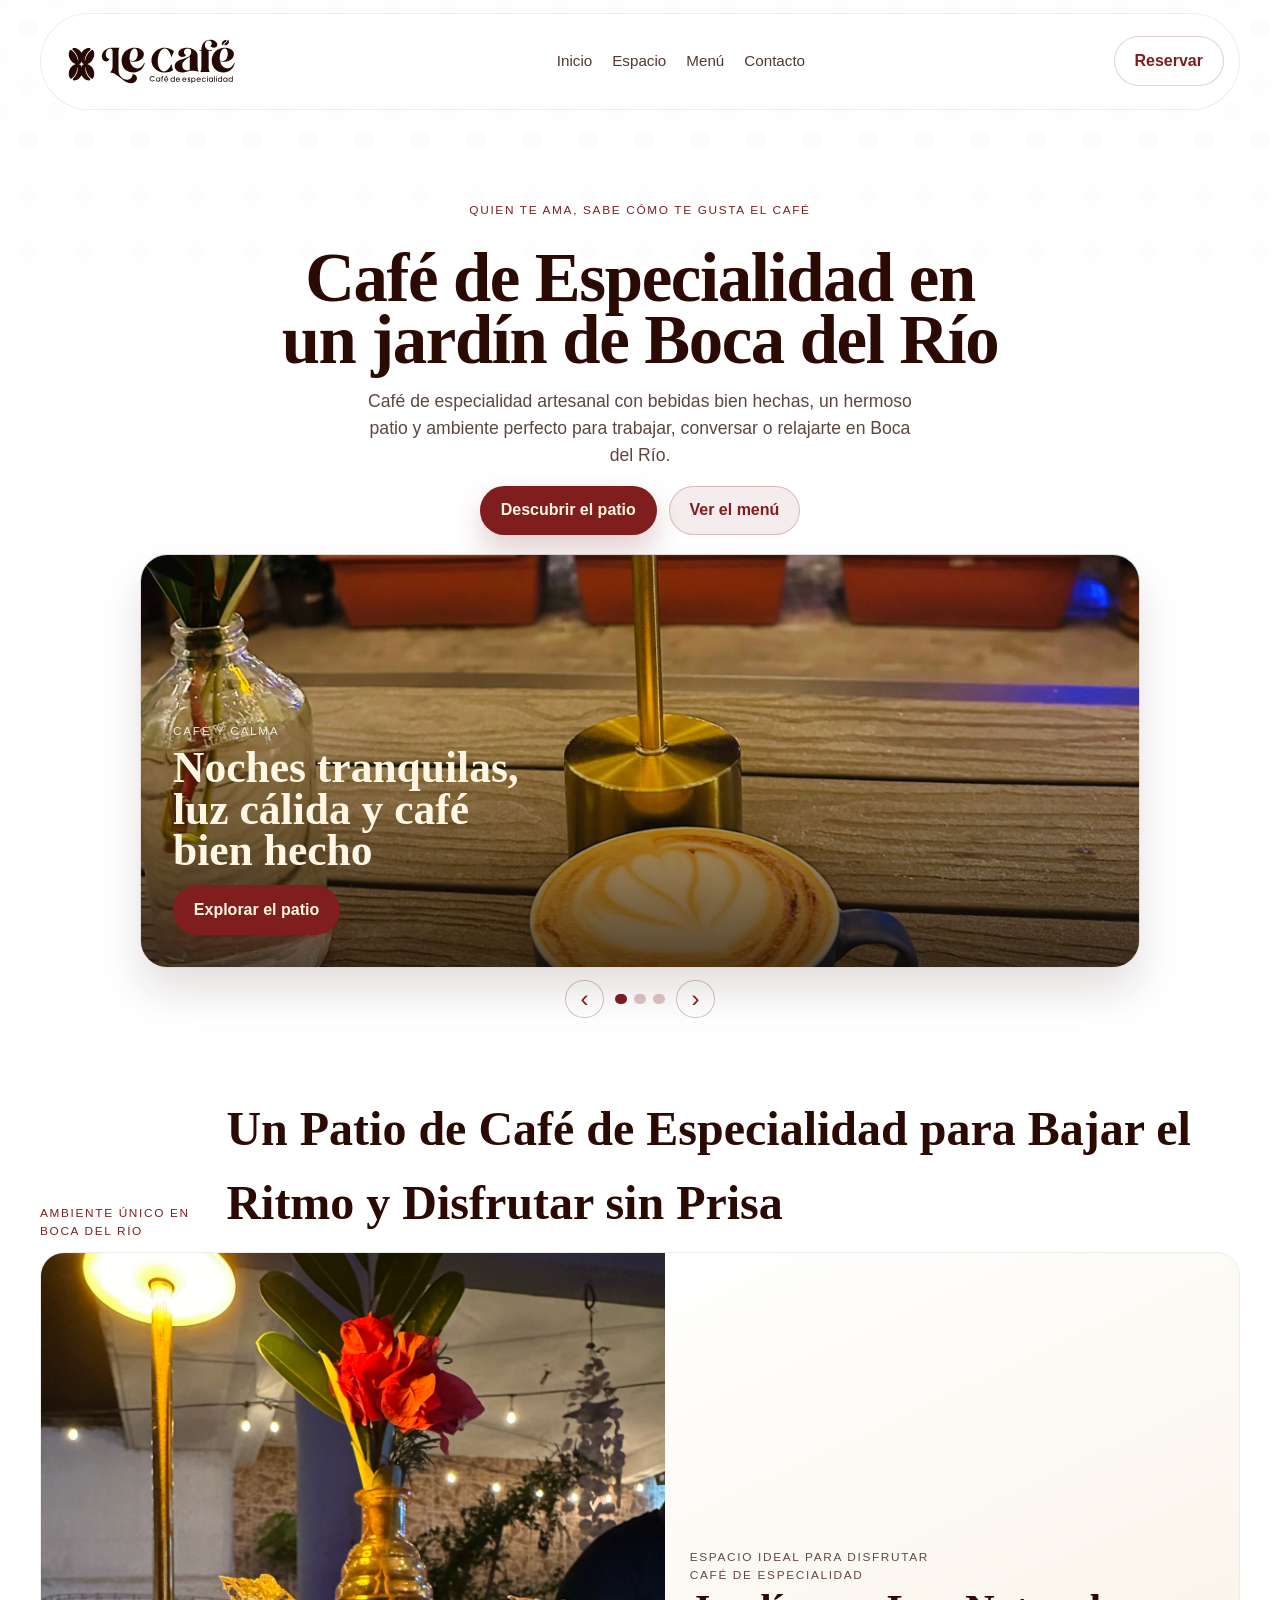
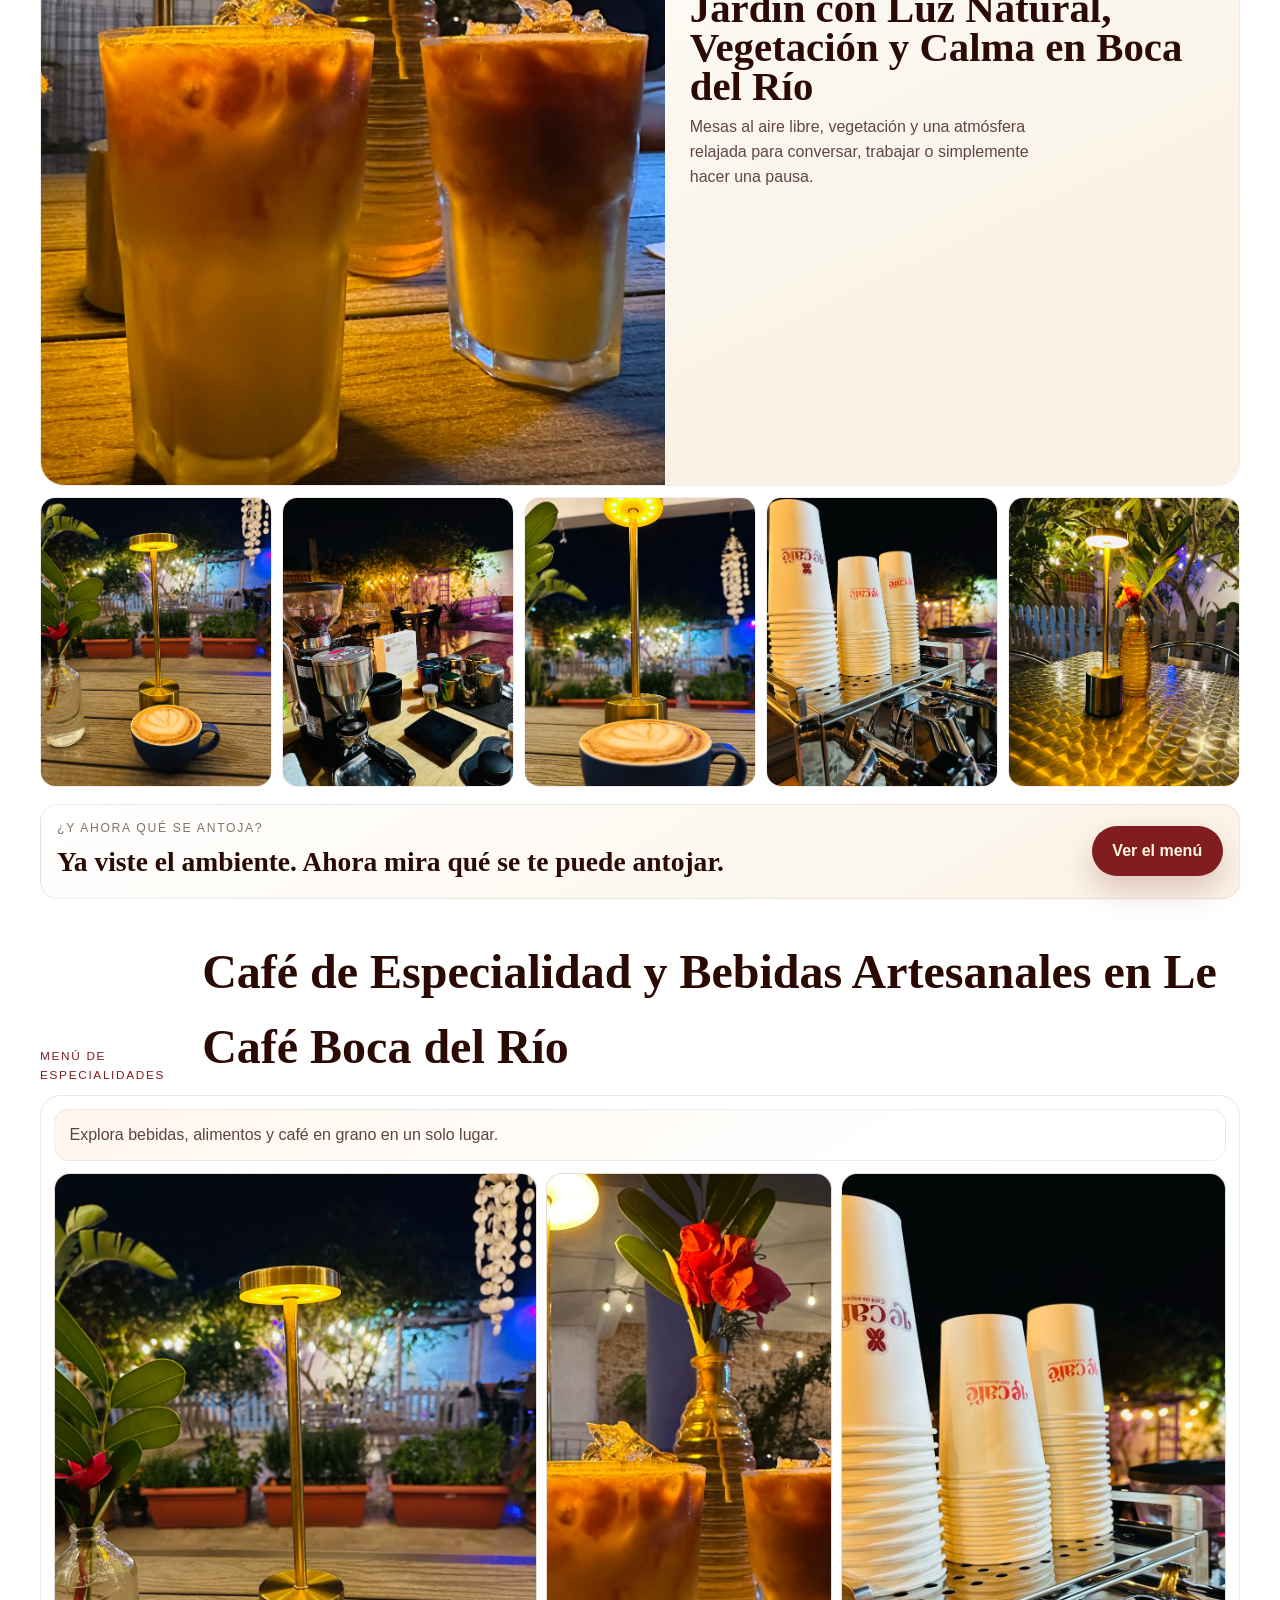
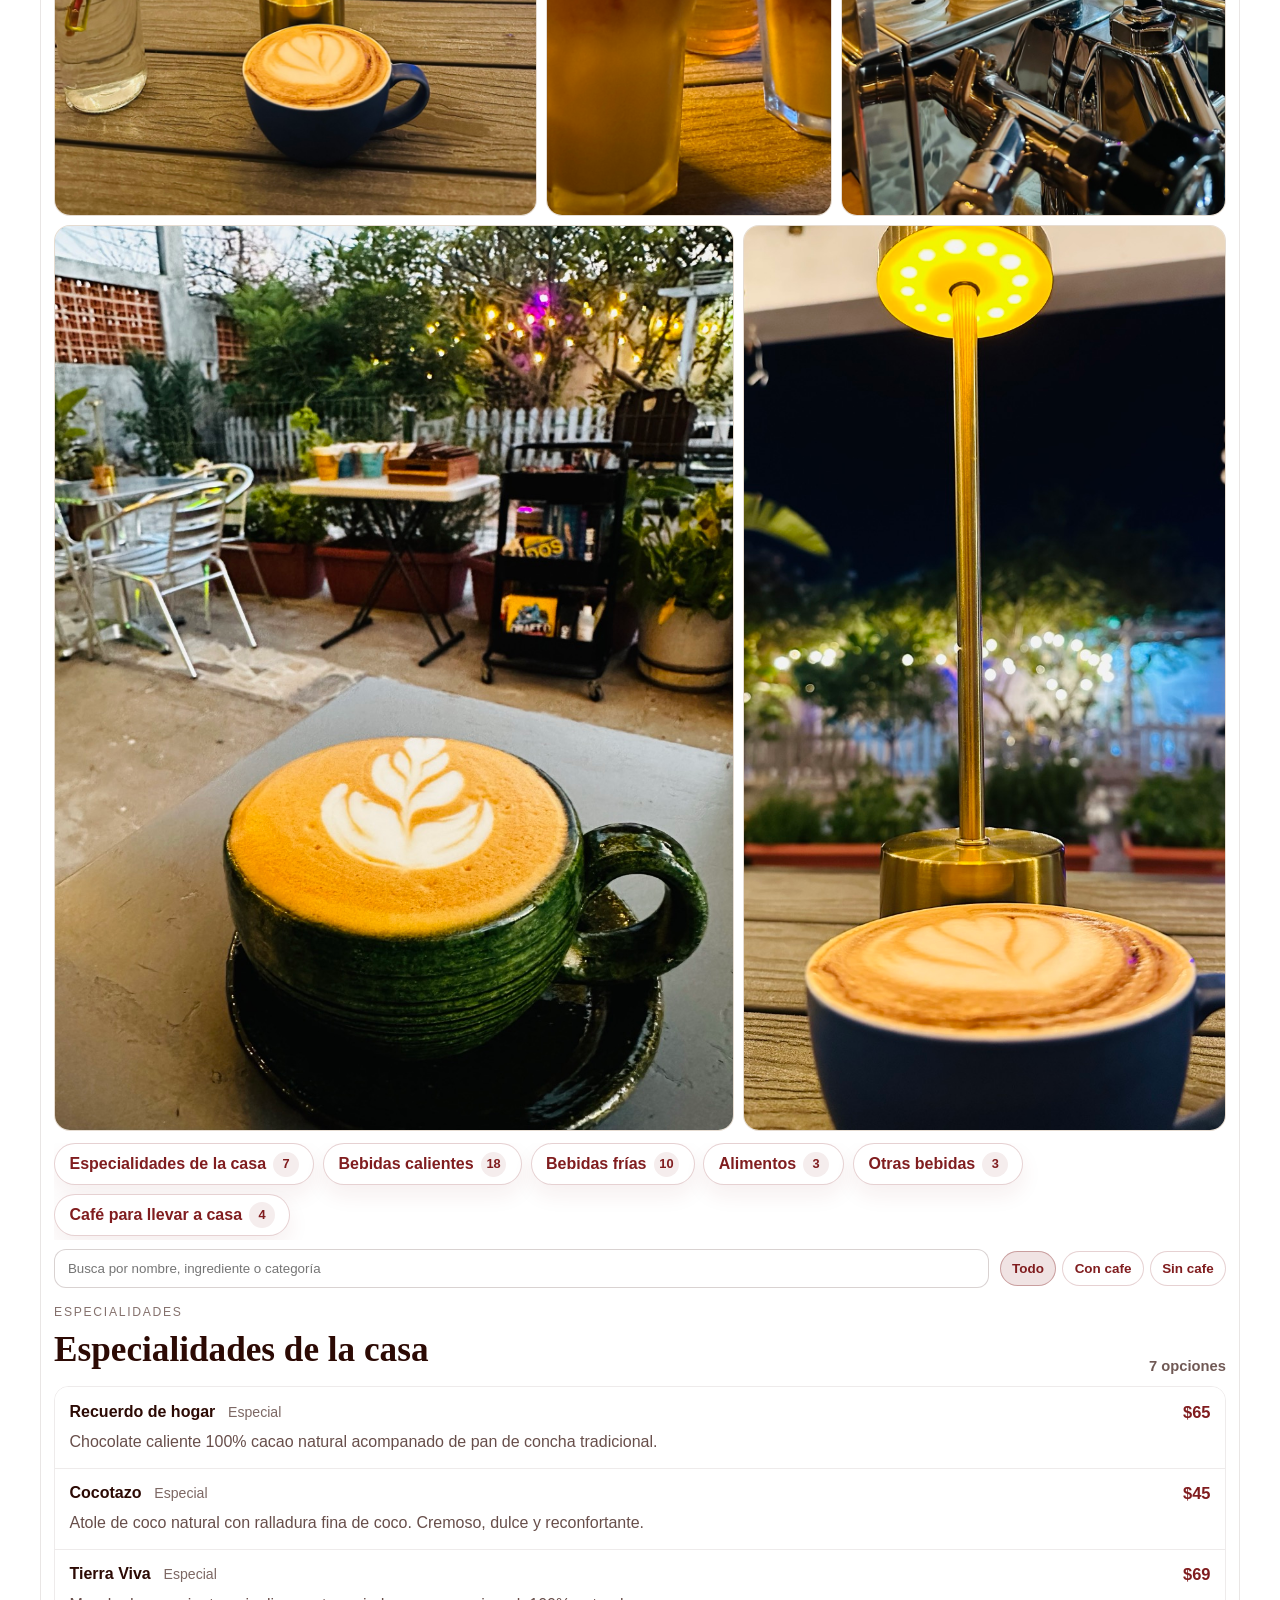
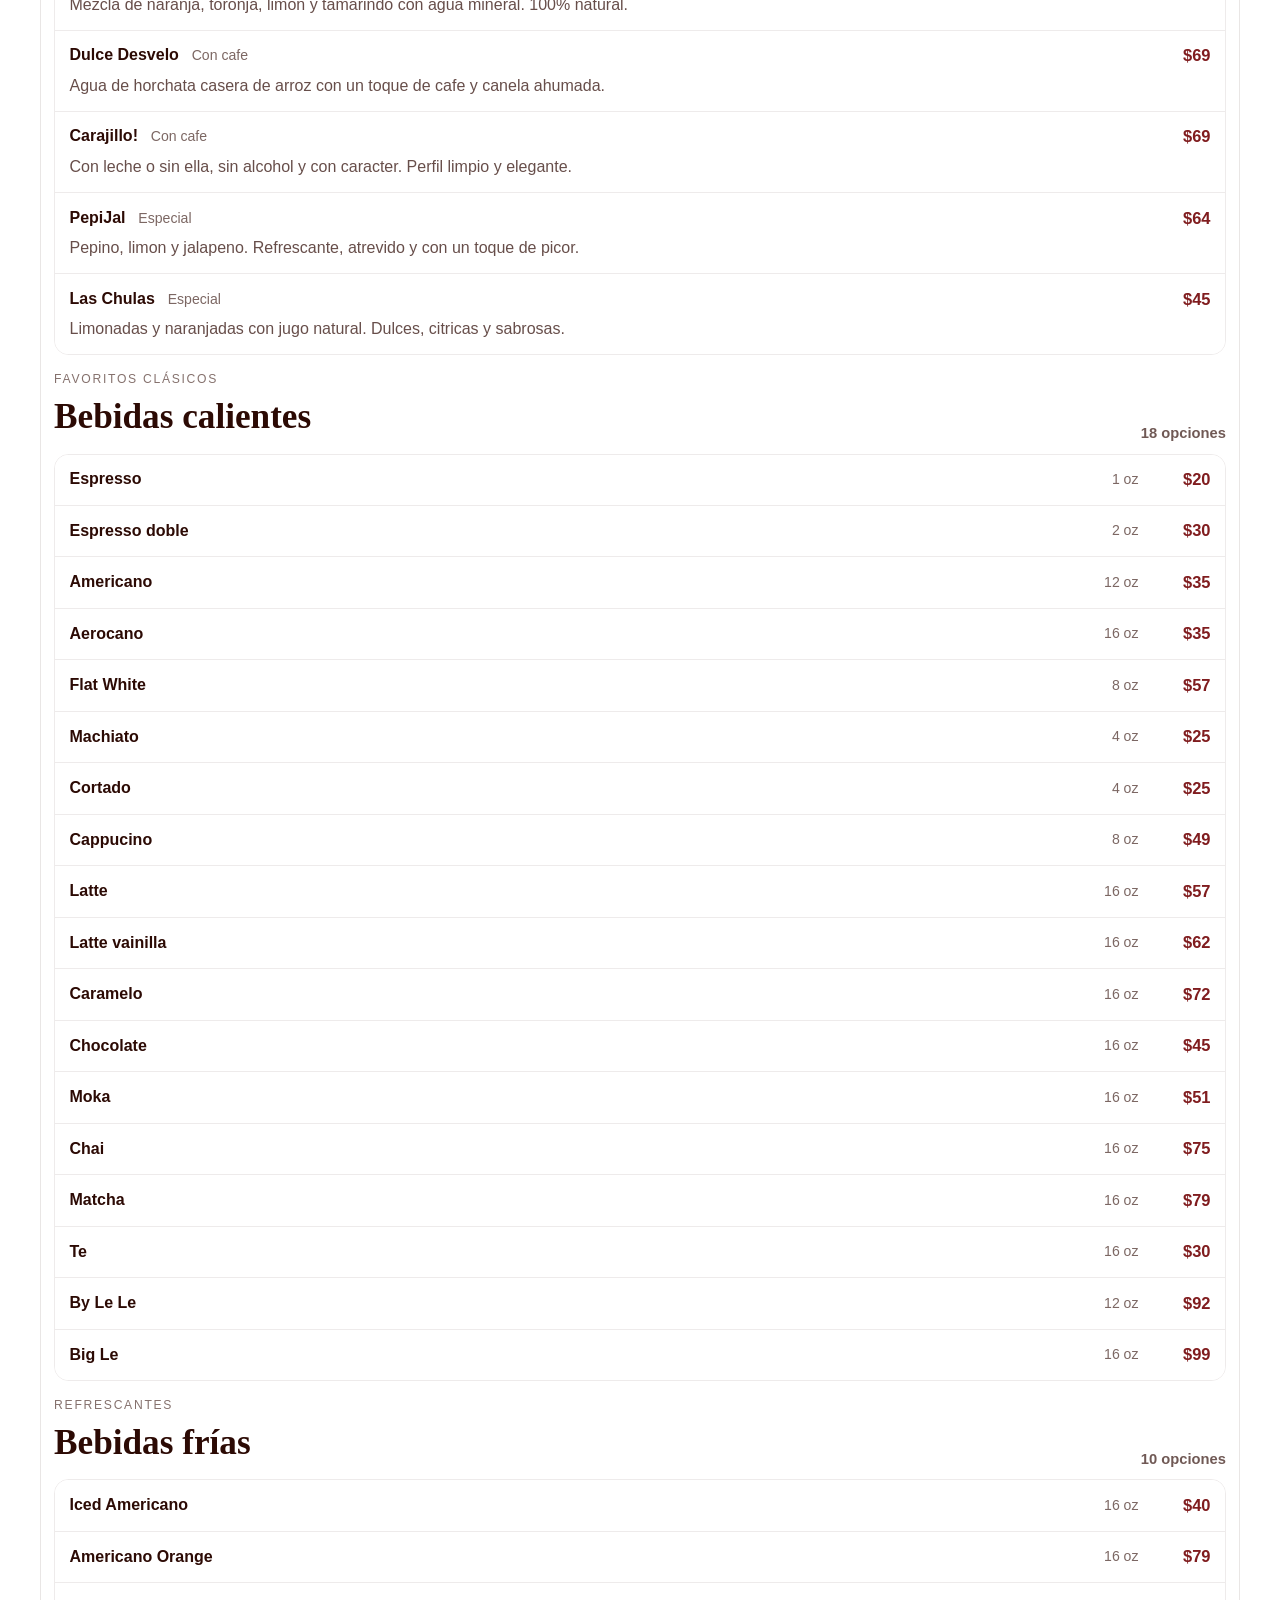
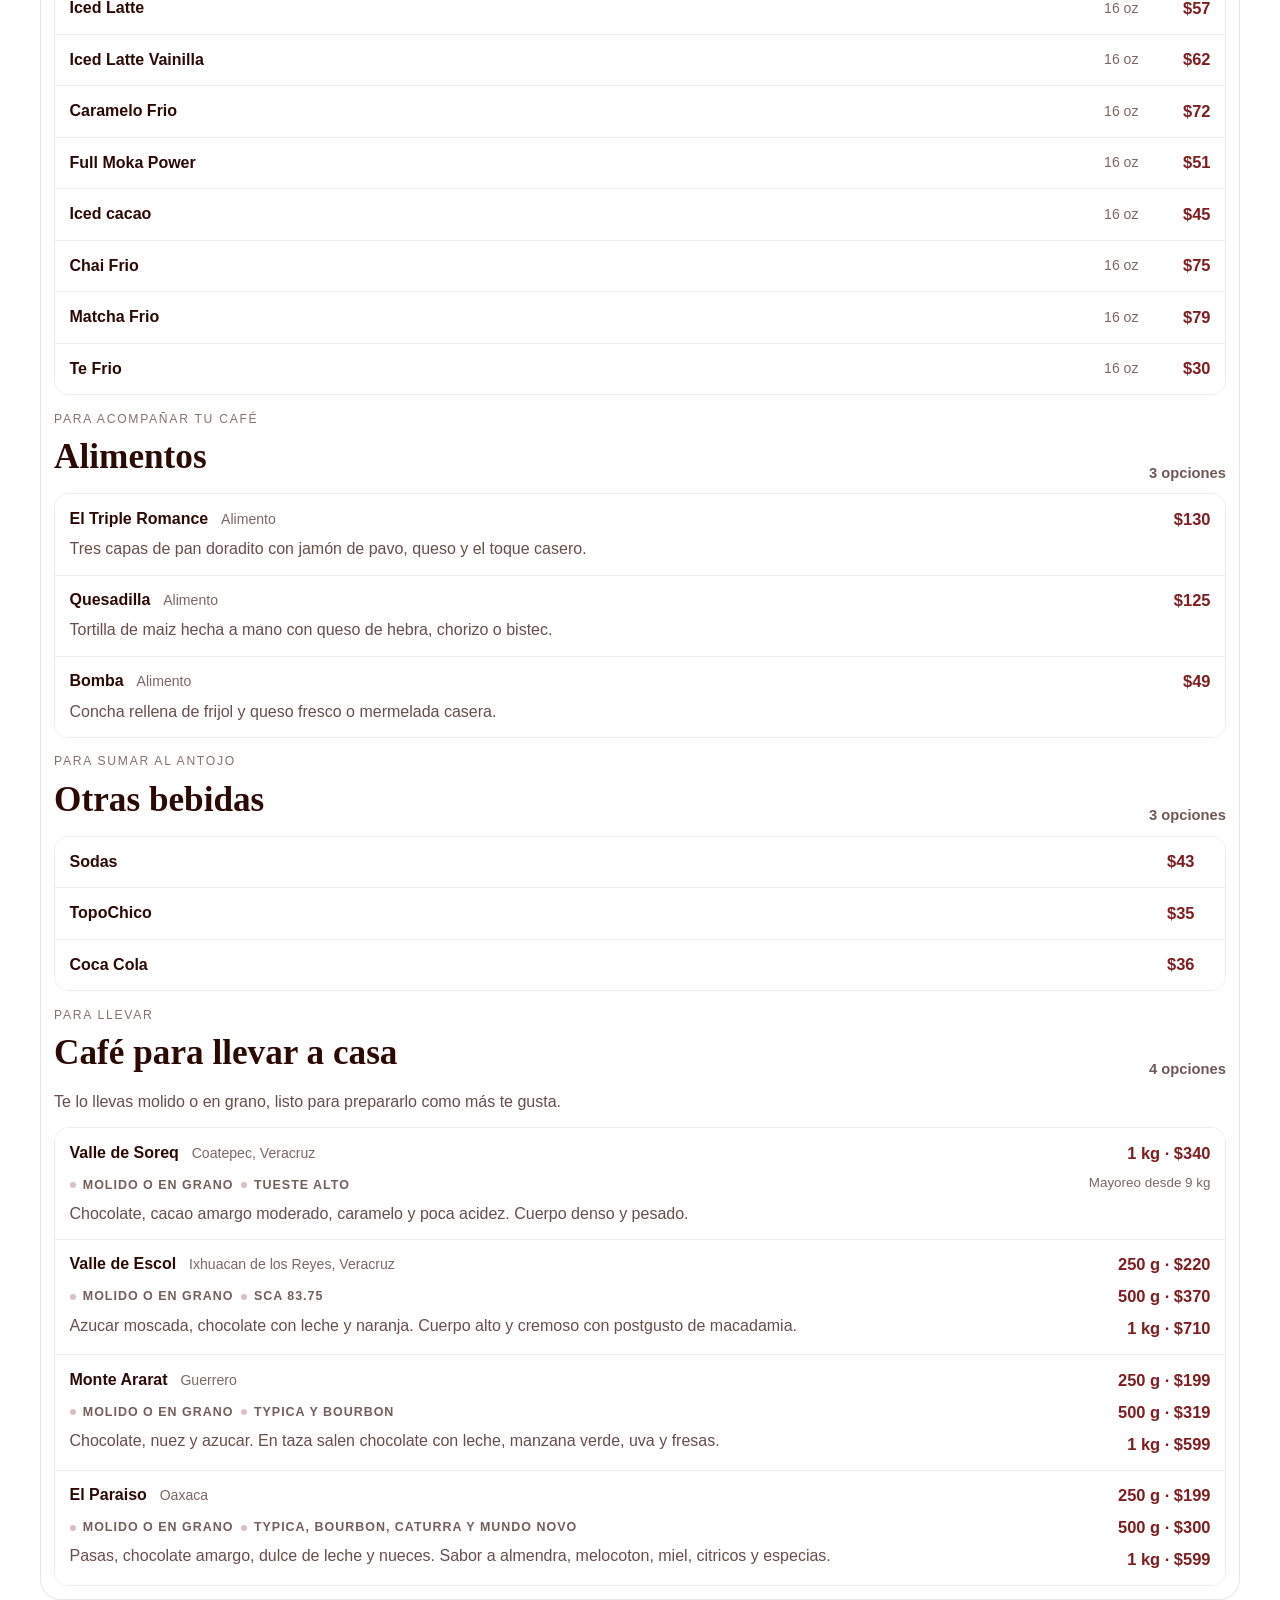
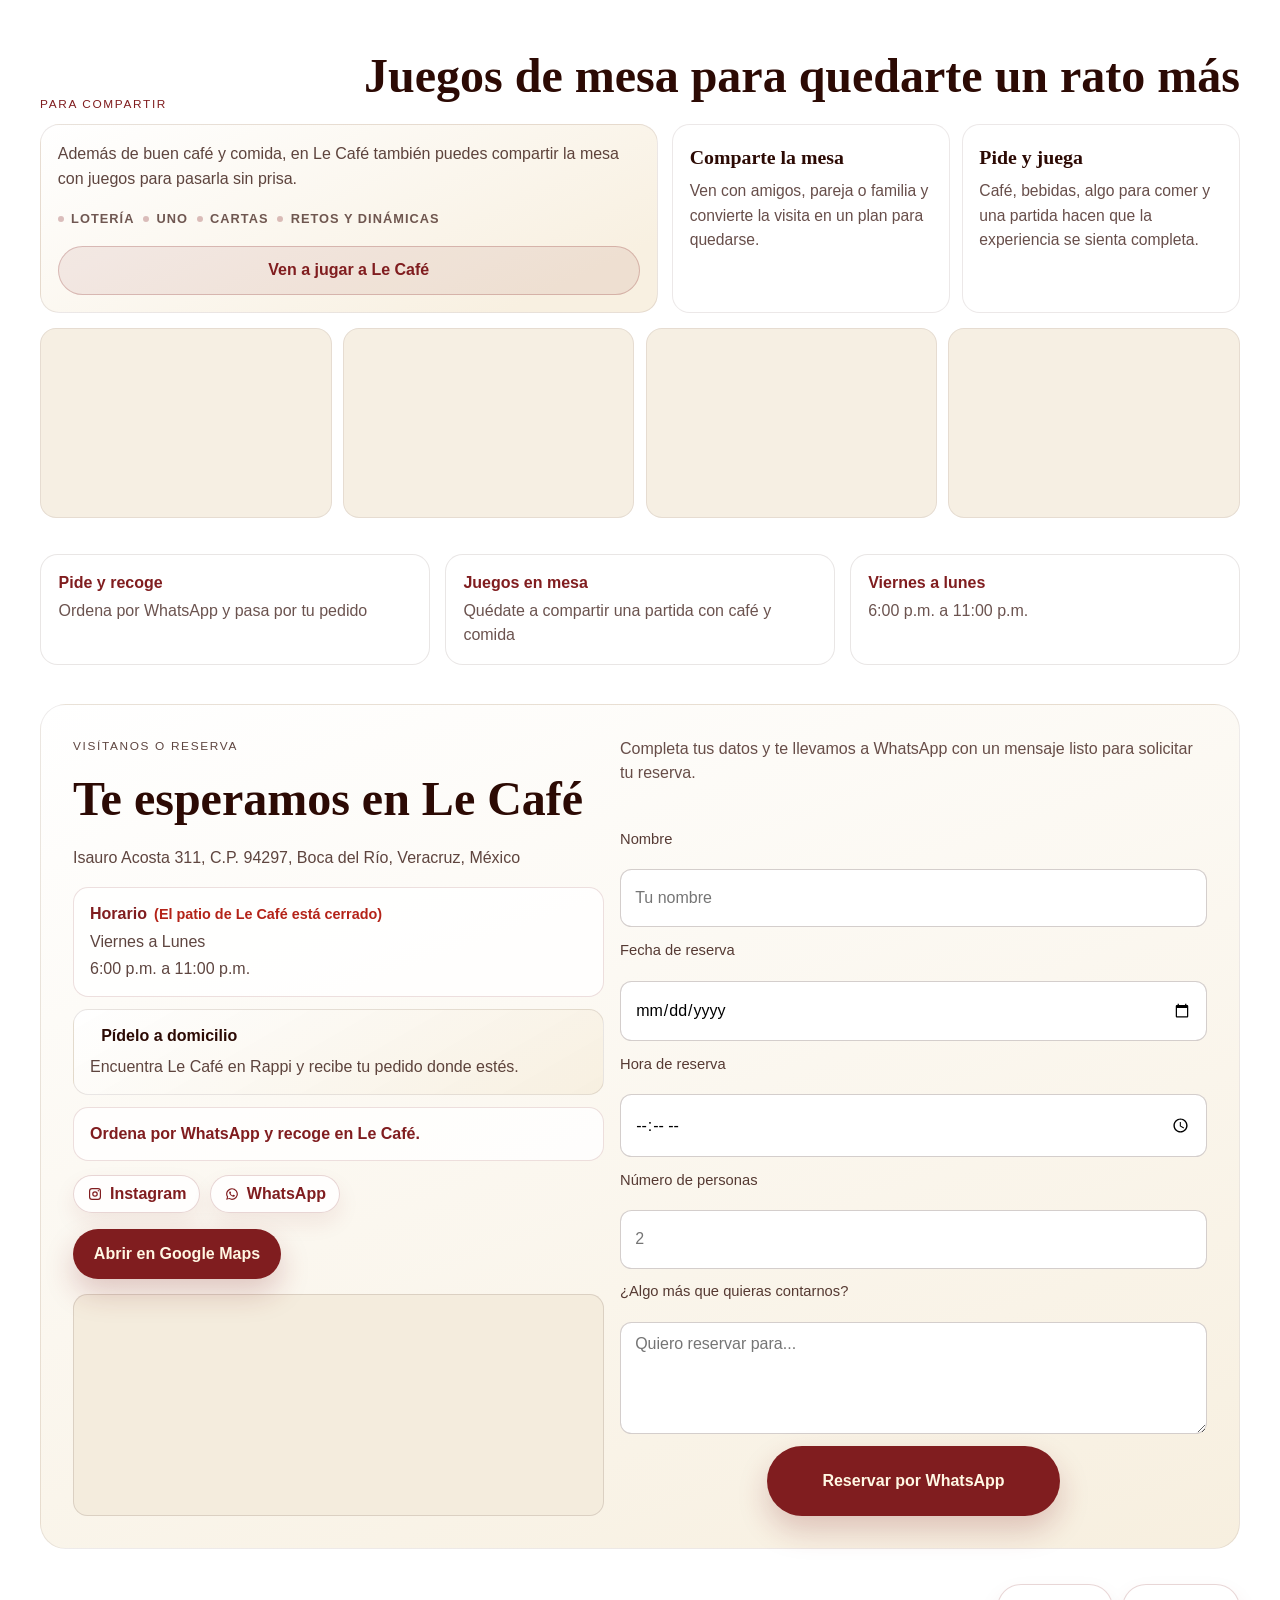
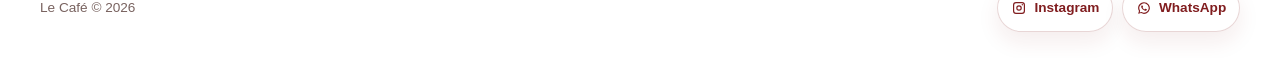
==== index.html @ e1607258 "no me acuerdo" ====
<!doctype html>
<html lang="es">
  <head>
  <meta charset="UTF-8" />
  <meta name="viewport" content="width=device-width, initial-scale=1.0" />

  <title>Le Café - Café de Especialidad en Boca del Río | Veracruz</title>
  <meta name="description" content="Café de especialidad en Boca del Río con jardín y patio. Bebidas artesanales, alimentos, juegos y espacio para trabajar. Abierto viernes a lunes.">
  <meta name="keywords" content="café de especialidad Boca del Río, café Veracruz, café para trabajar, café con jardín, especialidad café Boca del Río">
  <link rel="canonical" href="https://www.lecafe.mx/" />

  <meta
    http-equiv="Content-Security-Policy"
    content="default-src 'self'; script-src 'self'; style-src 'self' https://fonts.googleapis.com; font-src 'self' https://fonts.gstatic.com data:; img-src 'self' data: https:; frame-src https://www.google.com; connect-src 'self'; object-src 'none'; base-uri 'self'; form-action 'self' https://wa.me; frame-ancestors 'self'; upgrade-insecure-requests"
  />

  <link rel="icon" href="./assets/logos/favicon.svg" type="image/svg+xml" />
  <link rel="shortcut icon" href="./assets/logos/favicon.svg" type="image/svg+xml" />
  <link rel="apple-touch-icon" href="./assets/logos/favicon.svg" />

  <link rel="preconnect" href="https://fonts.googleapis.com" />
  <link rel="preconnect" href="https://fonts.gstatic.com" crossorigin />
  <link
    href="https://fonts.googleapis.com/css2?family=Cormorant+Garamond:wght@500;600;700&family=Sora:wght@300;400;600;700&display=swap"
    rel="stylesheet"
  />
  <link rel="stylesheet" href="./styles.css?v=20260315-3" />

  <!-- Schema Markup JSON-LD -->
  <script type="application/ld+json">
  {
    "@context": "https://schema.org",
    "@type": "Restaurant",
    "name": "Le Café",
    "image": "https://www.lecafe.mx/assets/logos/logo_Coffee_H.svg",
    "description": "Café de especialidad con jardín y patio en Boca del Río. Bebidas bien hechas, alimentos, juegos de mesa y un ambiente para relajarse.",
    "url": "https://www.lecafe.mx",
    "telephone": "+522294334031",
    "address": {
      "@type": "PostalAddress",
      "streetAddress": "Isauro Acosta 311",
      "addressLocality": "Boca del Río",
      "addressRegion": "Veracruz",
      "postalCode": "94297",
      "addressCountry": "MX"
    },
    "geo": {
      "@type": "GeoCoordinates",
      "latitude": "18.7898",
      "longitude": "-96.1520"
    },
    "openingHoursSpecification": [
      {
        "@type": "OpeningHoursSpecification",
        "dayOfWeek": ["Friday", "Saturday", "Sunday", "Monday"],
        "opens": "18:00",
        "closes": "23:00",
        "validFrom": "2026-03-27"
      }
    ],
    "priceRange": "$$",
    "servesCuisine": "Coffee",
    "sameAs": [
      "https://www.instagram.com/le_cafe_especialidad",
      "https://wa.me/522294334031"
    ],
    "aggregateRating": {
      "@type": "AggregateRating",
      "ratingValue": "4.8",
      "ratingCount": "48"
    },
    "hasMenu": {
      "@type": "Menu",
      "name": "Le Café Menu",
      "hasMenuSection": [
        {
          "@type": "MenuSection",
          "name": "Especialidades de la casa",
          "hasMenuItem": [
            {
              "@type": "MenuItem",
              "name": "Dulce Desvelo",
              "description": "Agua de horchata casera de arroz con un toque de cafe y canela ahumada.",
              "offers": {
                "@type": "Offer",
                "price": "69",
                "priceCurrency": "MXN"
              }
            },
            {
              "@type": "MenuItem",
              "name": "Carajillo",
              "description": "Con leche o sin ella, sin alcohol y con caracter. Perfil limpio y elegante.",
              "offers": {
                "@type": "Offer",
                "price": "69",
                "priceCurrency": "MXN"
              }
            }
          ]
        },
        {
          "@type": "MenuSection",
          "name": "Bebidas calientes",
          "hasMenuItem": [
            {
              "@type": "MenuItem",
              "name": "Espresso",
              "offers": {
                "@type": "Offer",
                "price": "20",
                "priceCurrency": "MXN"
              }
            },
            {
              "@type": "MenuItem",
              "name": "Cappucino",
              "offers": {
                "@type": "Offer",
                "price": "49",
                "priceCurrency": "MXN"
              }
            },
            {
              "@type": "MenuItem",
              "name": "Latte",
              "offers": {
                "@type": "Offer",
                "price": "57",
                "priceCurrency": "MXN"
              }
            }
          ]
        },
        {
          "@type": "MenuSection",
          "name": "Café para llevar",
          "hasMenuItem": [
            {
              "@type": "MenuItem",
              "name": "Valle de Escol - Café de especialidad",
              "description": "Azucar moscada, chocolate con leche y naranja. Cuerpo alto y cremoso. De Ixhuacan de los Reyes, Veracruz.",
              "offers": {
                "@type": "Offer",
                "price": "710",
                "priceCurrency": "MXN",
                "availability": "https://schema.org/InStock"
              }
            }
          ]
        }
      ]
    }
  }
  </script>

  <!-- Organization Schema -->
  <script type="application/ld+json">
  {
    "@context": "https://schema.org",
    "@type": "Organization",
    "name": "Le Café",
    "url": "https://www.lecafe.mx",
    "logo": "https://www.lecafe.mx/assets/logos/logo_Coffee_H.svg",
    "description": "Café de especialidad, bebidas bien hechas y un patio para disfrutar sin prisa en Boca del Río, Veracruz.",
    "sameAs": [
      "https://www.instagram.com/le_cafe_especialidad",
      "https://wa.me/522294334031"
    ],
    "contactPoint": {
      "@type": "ContactPoint",
      "contactType": "Customer Service",
      "telephone": "+522294334031",
      "areaServed": ["MX"],
      "availableLanguage": ["es"]
    }
  }
  </script>

  <!-- Open Graph Meta Tags -->
  <meta property="og:type" content="business.business" />
  <meta property="og:url" content="https://www.lecafe.mx/" />
  <meta property="og:image" content="https://www.lecafe.mx/assets/patio/img_7801.jpg" />
  <meta property="og:image:alt" content="Café servido en la terraza de Le Café Boca del Río" />
  <meta property="og:image:width" content="1200" />
  <meta property="og:image:height" content="630" />
  <meta property="og:title" content="Le Café | Café de Especialidad y Jardín en Boca del Río" />
  <meta property="og:description" content="Café de especialidad, bebidas bien hechas y un patio agradable para trabajar, conversar o relajarte. En Boca del Río, Veracruz." />
  <meta property="og:locale" content="es_MX" />

  <!-- Twitter Card Meta Tags -->
  <meta name="twitter:card" content="summary_large_image" />
  <meta name="twitter:title" content="Le Café | Café de Especialidad en Boca del Río" />
  <meta name="twitter:description" content="Café de especialidad, bebidas bien hechas y un patio agradable. En Isauro Acosta 311, Boca del Río." />
  <meta name="twitter:image" content="https://www.lecafe.mx/assets/patio/img_7801.jpg" />

  <!-- Local SEO Meta Tags -->
  <meta name="geo.position" content="18.7898;-96.1520" />
  <meta name="ICBM" content="18.7898,-96.1520" />

  </head>
  <body>
    <div class="bg-pattern" aria-hidden="true"></div>

    <header class="site-header">
      <a class="brand" href="#inicio" aria-label="Inicio Le Cafe">
        <img class="logo-img logo-img--header" src="./assets/logos/logo_Coffee_H.svg" alt="Le Café - Café de especialidad" />
      </a>
      <nav class="main-nav" aria-label="Principal">
        <a href="#inicio">Inicio</a>
        <a href="#espacio">Espacio</a>
        <a href="#menu">Menú</a>
        <a href="#contacto">Contacto</a>
      </nav>
      <a class="btn btn-outline" href="#contacto">Reservar</a>
    </header>

    <main>
      <section id="inicio" class="hero reveal">
        <p class="eyebrow">QUIEN TE AMA, SABE CÓMO TE GUSTA EL CAFÉ</p>
        <div class="hero-title-wrap">
          <h1 class="hero-title-single-line">Café de Especialidad en un jardín de Boca del Río</h1>
        </div>
        <p class="hero-lead">Café de especialidad artesanal con bebidas bien hechas, un hermoso patio y ambiente perfecto para trabajar, conversar o relajarte en Boca del Río.</p>
        <div class="hero-actions">
          <a class="btn btn-primary" href="#espacio">Descubrir el patio</a>
          <a class="btn btn-soft" href="#menu-opciones">Ver el menú</a>
        </div>
        <div
          class="hero-carousel"
          data-carousel
          role="region"
          aria-label="Destacados de Le Cafe"
        >
          <div class="carousel-track">
            <article class="carousel-slide carousel-slide--coffee is-active" data-carousel-slide>
              <img
                src="./assets/patio/img_7801.jpg"
                alt="Cafe servido en una mesa del patio de Le Cafe durante la noche"
                loading="eager"
              />
              <div class="slide-overlay">
                <p class="eyebrow">Café y calma</p>
                <h2>Noches tranquilas, luz cálida y café bien hecho</h2>
                <a class="btn btn-primary" href="#espacio">Explorar el patio</a>
              </div>
            </article>
            <article class="carousel-slide carousel-slide--bar" data-carousel-slide>
              <img
                src="./assets/patio/img_7810.jpg"
                alt="Molino de cafe y barra de Le Cafe con el patio al fondo"
                loading="lazy"
              />
              <div class="slide-overlay">
                <p class="eyebrow">Detrás de cada taza</p>
                <h2>Barra, molino y patio: todo listo para una buena taza</h2>
                <a class="btn btn-primary" href="#menu-opciones">Ver el menú</a>
              </div>
            </article>
            <article class="carousel-slide carousel-slide--patio" data-carousel-slide>
              <img
                src="./assets/patio/img_7800.jpg"
                alt="Taza de cafe en mesa iluminada dentro del patio de Le Cafe"
                loading="lazy"
              />
              <div class="slide-overlay">
                <p class="eyebrow">Ven a quedarte</p>
                <h2>Un rincón para venir con calma y volver por otra taza</h2>
                <a class="btn btn-primary" href="#contacto">Cómo llegar</a>
              </div>
            </article>
          </div>
          <div class="carousel-controls">
            <button class="carousel-btn" type="button" data-carousel-prev aria-label="Slide anterior">
              &#8249;
            </button>
            <div class="carousel-dots" role="tablist" aria-label="Seleccionar slide">
              <button class="carousel-dot is-active" type="button" data-carousel-dot="0" aria-label="Slide 1"></button>
              <button class="carousel-dot" type="button" data-carousel-dot="1" aria-label="Slide 2"></button>
              <button class="carousel-dot" type="button" data-carousel-dot="2" aria-label="Slide 3"></button>
            </div>
            <button class="carousel-btn" type="button" data-carousel-next aria-label="Siguiente slide">
              &#8250;
            </button>
          </div>
        </div>
      </section>

      <section id="espacio" class="space reveal" aria-label="El patio de Le Cafe">
        <div class="section-head">
          <p class="eyebrow">Ambiente Único en Boca del Río</p>
          <h2>Un Patio de Café de Especialidad para Bajar el Ritmo y Disfrutar sin Prisa</h2>
        </div>

        <article class="space-hero">
          <img
            src="./assets/patio/space-hero.jpg"
            alt="Patio de café de especialidad en Boca del Río con luz natural y vegetación"
            loading="lazy"
          />
          <div class="space-hero-copy">
            <p class="eyebrow">Espacio Ideal para Disfrutar Café de Especialidad</p>
            <h3>Jardín con Luz Natural, Vegetación y Calma en Boca del Río</h3>
            <p>
              Mesas al aire libre, vegetación y una atmósfera relajada para conversar, trabajar o simplemente hacer una pausa.
            </p>
          </div>
        </article>

        <div class="space-gallery" aria-label="Galeria de ambiente">
          <img src="./assets/patio/img_7801.jpg" alt="Vista del patio de Le Cafe" loading="lazy" />
          <img src="./assets/patio/img_7810.jpg" alt="Espacio del patio de Le Cafe con detalle de decoracion" loading="lazy" />
          <img src="./assets/patio/img_7800.jpg" alt="Zona del patio de Le Cafe para clientes" loading="lazy" />
          <img src="./assets/patio/img_7808.jpg" alt="Area exterior con ambiente de Le Cafe" loading="lazy" />
          <img src="./assets/patio/img_7817.jpg" alt="Ambiente general de Le Cafe en patio" loading="lazy" />
        </div>

        <div class="section-bridge">
          <div>
            <p class="section-bridge-kicker">¿Y ahora qué se antoja?</p>
            <h3>Ya viste el ambiente. Ahora mira qué se te puede antojar.</h3>
          </div>
          <a class="btn btn-primary" href="#menu-opciones">Ver el menú</a>
        </div>
      </section>

      <section id="menu" class="menu reveal">
        <div class="section-head">
          <p class="eyebrow">Menú de Especialidades</p>
          <h2>Café de Especialidad y Bebidas Artesanales en Le Café Boca del Río</h2>
        </div>

        <div class="menu-ui" data-menu>
          <div class="menu-intro">
            <p>Explora bebidas, alimentos y café en grano en un solo lugar.</p>
          </div>

          <div class="menu-gallery" aria-label="Galeria del menu de Le Cafe">
            <img src="./assets/menu/menu-latte-clay.jpg" alt="Bebida caliente servida en taza de barro sobre una mesa de Le Cafe" loading="lazy" />
            <img src="./assets/menu/menu-layered-drink.jpg" alt="Bebida fria de Le Cafe con hielo y capas en vaso de cristal" loading="lazy" />
            <img src="./assets/menu/menu-citrus-drink.jpg" alt="Bebida especial de Le Cafe decorada con citricos y romero" loading="lazy" />
            <img src="./assets/menu/menu-burger.jpg" alt="Hamburguesa con papas servida en una mesa del patio de Le Cafe" loading="lazy" />
            <img src="./assets/menu/menu-cold-cups.jpg" alt="Tres bebidas frias para llevar con marca de Le Cafe" loading="lazy" />
          </div>

          <nav id="menu-opciones" class="menu-tabs" aria-label="Ir a una categoria del menu">
            <a class="menu-tab" href="#menu-solo">Especialidades de la casa <span>7</span></a>
            <a class="menu-tab" href="#menu-calientes">Bebidas calientes <span>18</span></a>
            <a class="menu-tab" href="#menu-frios">Bebidas frías <span>10</span></a>
            <a class="menu-tab" href="#menu-alimentos">Alimentos <span>3</span></a>
            <a class="menu-tab" href="#menu-otros">Otras bebidas <span>3</span></a>
            <a class="menu-tab" href="#menu-bolsa">Café para llevar a casa <span>4</span></a>
          </nav>

          <div class="menu-tools">
            <input type="search" data-menu-search placeholder="Busca por nombre, ingrediente o categoría" aria-label="Buscar en el menu" />
            <div class="menu-filters" role="group" aria-label="Filtrar por cafe">
              <button type="button" class="menu-filter is-active" data-menu-filter="all">Todo</button>
              <button type="button" class="menu-filter" data-menu-filter="coffee">Con cafe</button>
              <button type="button" class="menu-filter" data-menu-filter="nocoffee">Sin cafe</button>
            </div>
          </div>

          <section id="menu-solo" class="menu-panel" data-menu-panel="solo" aria-labelledby="menu-heading-solo">
            <div class="menu-panel-head">
              <div>
                <p class="menu-kicker">Especialidades</p>
                <h3 id="menu-heading-solo">Especialidades de la casa</h3>
              </div>
              <span class="menu-count" data-menu-count>7 opciones</span>
            </div>
            <ul class="menu-list">
              <li class="menu-row menu-row-rich" data-menu-item data-has-coffee="no" data-name="Recuerdo de hogar">
                <div class="menu-row-main">
                  <div class="menu-row-head"><span>Recuerdo de hogar</span><em>Especial</em></div>
                  <p>Chocolate caliente 100% cacao natural acompanado de pan de concha tradicional.</p>
                </div>
                <strong>$65</strong>
              </li>
              <li class="menu-row menu-row-rich" data-menu-item data-has-coffee="no" data-name="Cocotazo">
                <div class="menu-row-main">
                  <div class="menu-row-head"><span>Cocotazo</span><em>Especial</em></div>
                  <p>Atole de coco natural con ralladura fina de coco. Cremoso, dulce y reconfortante.</p>
                </div>
                <strong>$45</strong>
              </li>
              <li class="menu-row menu-row-rich" data-menu-item data-has-coffee="no" data-name="Tierra Viva">
                <div class="menu-row-main">
                  <div class="menu-row-head"><span>Tierra Viva</span><em>Especial</em></div>
                  <p>Mezcla de naranja, toronja, limon y tamarindo con agua mineral. 100% natural.</p>
                </div>
                <strong>$69</strong>
              </li>
              <li class="menu-row menu-row-rich" data-menu-item data-has-coffee="yes" data-name="Dulce Desvelo">
                <div class="menu-row-main">
                  <div class="menu-row-head"><span>Dulce Desvelo</span><em>Con cafe</em></div>
                  <p>Agua de horchata casera de arroz con un toque de cafe y canela ahumada.</p>
                </div>
                <strong>$69</strong>
              </li>
              <li class="menu-row menu-row-rich" data-menu-item data-has-coffee="yes" data-name="Carajillo">
                <div class="menu-row-main">
                  <div class="menu-row-head"><span>Carajillo!</span><em>Con cafe</em></div>
                  <p>Con leche o sin ella, sin alcohol y con caracter. Perfil limpio y elegante.</p>
                </div>
                <strong>$69</strong>
              </li>
              <li class="menu-row menu-row-rich" data-menu-item data-has-coffee="no" data-name="PepiJal">
                <div class="menu-row-main">
                  <div class="menu-row-head"><span>PepiJal</span><em>Especial</em></div>
                  <p>Pepino, limon y jalapeno. Refrescante, atrevido y con un toque de picor.</p>
                </div>
                <strong>$64</strong>
              </li>
              <li class="menu-row menu-row-rich" data-menu-item data-has-coffee="no" data-name="Las Chulas">
                <div class="menu-row-main">
                  <div class="menu-row-head"><span>Las Chulas</span><em>Especial</em></div>
                  <p>Limonadas y naranjadas con jugo natural. Dulces, citricas y sabrosas.</p>
                </div>
                <strong>$45</strong>
              </li>
            </ul>
            <p class="menu-empty">No encontramos resultados. Prueba con otra búsqueda o cambia el filtro.</p>
          </section>

          <section id="menu-calientes" class="menu-panel menu-panel-compact" data-menu-panel="calientes" aria-labelledby="menu-heading-calientes">
            <div class="menu-panel-head">
              <div>
                <p class="menu-kicker">Favoritos clásicos</p>
                <h3 id="menu-heading-calientes">Bebidas calientes</h3>
              </div>
              <span class="menu-count" data-menu-count>18 opciones</span>
            </div>
            <ul class="menu-list">
              <li class="menu-row" data-menu-item data-has-coffee="yes" data-name="Espresso" data-mobile-size="1 oz"><span>Espresso</span><em>1 oz</em><strong>$20</strong></li>
              <li class="menu-row" data-menu-item data-has-coffee="yes" data-name="Espresso doble" data-mobile-size="2 oz"><span>Espresso doble</span><em>2 oz</em><strong>$30</strong></li>
              <li class="menu-row" data-menu-item data-has-coffee="yes" data-name="Americano" data-mobile-size="12 oz"><span>Americano</span><em>12 oz</em><strong>$35</strong></li>
              <li class="menu-row" data-menu-item data-has-coffee="yes" data-name="Aerocano" data-mobile-size="16 oz"><span>Aerocano</span><em>16 oz</em><strong>$35</strong></li>
              <li class="menu-row" data-menu-item data-has-coffee="yes" data-name="Flat White" data-mobile-size="8 oz"><span>Flat White</span><em>8 oz</em><strong>$57</strong></li>
              <li class="menu-row" data-menu-item data-has-coffee="yes" data-name="Machiato" data-mobile-size="4 oz"><span>Machiato</span><em>4 oz</em><strong>$25</strong></li>
              <li class="menu-row" data-menu-item data-has-coffee="yes" data-name="Cortado" data-mobile-size="4 oz"><span>Cortado</span><em>4 oz</em><strong>$25</strong></li>
              <li class="menu-row" data-menu-item data-has-coffee="yes" data-name="Cappucino" data-mobile-size="8 oz"><span>Cappucino</span><em>8 oz</em><strong>$49</strong></li>
              <li class="menu-row" data-menu-item data-has-coffee="yes" data-name="Latte" data-mobile-size="16 oz"><span>Latte</span><em>16 oz</em><strong>$57</strong></li>
              <li class="menu-row" data-menu-item data-has-coffee="yes" data-name="Latte vainilla" data-mobile-size="16 oz"><span>Latte vainilla</span><em>16 oz</em><strong>$62</strong></li>
              <li class="menu-row" data-menu-item data-has-coffee="yes" data-name="Caramelo" data-mobile-size="16 oz"><span>Caramelo</span><em>16 oz</em><strong>$72</strong></li>
              <li class="menu-row" data-menu-item data-has-coffee="no" data-name="Chocolate" data-mobile-size="16 oz"><span>Chocolate</span><em>16 oz</em><strong>$45</strong></li>
              <li class="menu-row" data-menu-item data-has-coffee="yes" data-name="Moka" data-mobile-size="16 oz"><span>Moka</span><em>16 oz</em><strong>$51</strong></li>
              <li class="menu-row" data-menu-item data-has-coffee="no" data-name="Chai" data-mobile-size="16 oz"><span>Chai</span><em>16 oz</em><strong>$75</strong></li>
              <li class="menu-row" data-menu-item data-has-coffee="no" data-name="Matcha" data-mobile-size="16 oz"><span>Matcha</span><em>16 oz</em><strong>$79</strong></li>
              <li class="menu-row" data-menu-item data-has-coffee="no" data-name="Te" data-mobile-size="16 oz"><span>Te</span><em>16 oz</em><strong>$30</strong></li>
              <li class="menu-row" data-menu-item data-has-coffee="yes" data-name="By Le Le" data-mobile-size="12 oz"><span>By Le Le</span><em>12 oz</em><strong>$92</strong></li>
              <li class="menu-row" data-menu-item data-has-coffee="yes" data-name="Big Le" data-mobile-size="16 oz"><span>Big Le</span><em>16 oz</em><strong>$99</strong></li>
            </ul>
            <p class="menu-empty">No encontramos resultados. Prueba con otra búsqueda o cambia el filtro.</p>
          </section>

          <section id="menu-frios" class="menu-panel menu-panel-compact" data-menu-panel="frios" aria-labelledby="menu-heading-frios">
            <div class="menu-panel-head">
              <div>
                <p class="menu-kicker">Refrescantes</p>
                <h3 id="menu-heading-frios">Bebidas frías</h3>
              </div>
              <span class="menu-count" data-menu-count>10 opciones</span>
            </div>
            <ul class="menu-list">
              <li class="menu-row" data-menu-item data-has-coffee="yes" data-name="Iced Americano" data-mobile-size="16 oz"><span>Iced Americano</span><em>16 oz</em><strong>$40</strong></li>
              <li class="menu-row" data-menu-item data-has-coffee="yes" data-name="Americano Orange" data-mobile-size="16 oz"><span>Americano Orange</span><em>16 oz</em><strong>$79</strong></li>
              <li class="menu-row" data-menu-item data-has-coffee="yes" data-name="Iced Latte" data-mobile-size="16 oz"><span>Iced Latte</span><em>16 oz</em><strong>$57</strong></li>
              <li class="menu-row" data-menu-item data-has-coffee="yes" data-name="Iced Latte Vainilla" data-mobile-size="16 oz"><span>Iced Latte Vainilla</span><em>16 oz</em><strong>$62</strong></li>
              <li class="menu-row" data-menu-item data-has-coffee="yes" data-name="Caramelo Frio" data-mobile-size="16 oz"><span>Caramelo Frio</span><em>16 oz</em><strong>$72</strong></li>
              <li class="menu-row" data-menu-item data-has-coffee="yes" data-name="Full Moka Power" data-mobile-size="16 oz"><span>Full Moka Power</span><em>16 oz</em><strong>$51</strong></li>
              <li class="menu-row" data-menu-item data-has-coffee="no" data-name="Iced cacao" data-mobile-size="16 oz"><span>Iced cacao</span><em>16 oz</em><strong>$45</strong></li>
              <li class="menu-row" data-menu-item data-has-coffee="no" data-name="Chai Frio" data-mobile-size="16 oz"><span>Chai Frio</span><em>16 oz</em><strong>$75</strong></li>
              <li class="menu-row" data-menu-item data-has-coffee="no" data-name="Matcha Frio" data-mobile-size="16 oz"><span>Matcha Frio</span><em>16 oz</em><strong>$79</strong></li>
              <li class="menu-row" data-menu-item data-has-coffee="no" data-name="Te Frio" data-mobile-size="16 oz"><span>Te Frio</span><em>16 oz</em><strong>$30</strong></li>
            </ul>
            <p class="menu-empty">No encontramos resultados. Prueba con otra búsqueda o cambia el filtro.</p>
          </section>

          <section id="menu-alimentos" class="menu-panel" data-menu-panel="alimentos" aria-labelledby="menu-heading-alimentos">
            <div class="menu-panel-head">
              <div>
                <p class="menu-kicker">Para acompañar tu café</p>
                <h3 id="menu-heading-alimentos">Alimentos</h3>
              </div>
              <span class="menu-count" data-menu-count>3 opciones</span>
            </div>
            <ul class="menu-list">
              <li class="menu-row menu-row-rich" data-menu-item data-has-coffee="no" data-name="El Triple Romance">
                <div class="menu-row-main">
                  <div class="menu-row-head"><span>El Triple Romance</span><em>Alimento</em></div>
                  <p>Tres capas de pan doradito con jamón de pavo, queso y el toque casero.</p>
                </div>
                <strong>$130</strong>
              </li>
              <li class="menu-row menu-row-rich" data-menu-item data-has-coffee="no" data-name="Quesadilla">
                <div class="menu-row-main">
                  <div class="menu-row-head"><span>Quesadilla</span><em>Alimento</em></div>
                  <p>Tortilla de maiz hecha a mano con queso de hebra, chorizo o bistec.</p>
                </div>
                <strong>$125</strong>
              </li>
              <li class="menu-row menu-row-rich" data-menu-item data-has-coffee="no" data-name="Bomba">
                <div class="menu-row-main">
                  <div class="menu-row-head"><span>Bomba</span><em>Alimento</em></div>
                  <p>Concha rellena de frijol y queso fresco o mermelada casera.</p>
                </div>
                <strong>$49</strong>
              </li>
            </ul>
            <p class="menu-empty">No encontramos resultados. Prueba con otra búsqueda o cambia el filtro.</p>
          </section>

          <section id="menu-otros" class="menu-panel menu-panel-compact" data-menu-panel="otros" aria-labelledby="menu-heading-otros">
            <div class="menu-panel-head">
              <div>
                <p class="menu-kicker">Para sumar al antojo</p>
                <h3 id="menu-heading-otros">Otras bebidas</h3>
              </div>
              <span class="menu-count" data-menu-count>3 opciones</span>
            </div>
            <ul class="menu-list">
              <li class="menu-row" data-menu-item data-has-coffee="no" data-name="Sodas"><span>Sodas</span><em></em><strong>$43</strong></li>
              <li class="menu-row" data-menu-item data-has-coffee="no" data-name="TopoChico"><span>TopoChico</span><em></em><strong>$35</strong></li>
              <li class="menu-row" data-menu-item data-has-coffee="no" data-name="Coca Cola"><span>Coca Cola</span><em></em><strong>$36</strong></li>
            </ul>
            <p class="menu-empty">No encontramos resultados. Prueba con otra búsqueda o cambia el filtro.</p>
          </section>

          <section id="menu-bolsa" class="menu-panel" data-menu-panel="bolsa" aria-labelledby="menu-heading-bolsa">
            <div class="menu-panel-head">
              <div>
                <p class="menu-kicker">Para llevar</p>
                <h3 id="menu-heading-bolsa">Café para llevar a casa</h3>
              </div>
              <span class="menu-count" data-menu-count>4 opciones</span>
            </div>
            <p class="menu-panel-note">Te lo llevas molido o en grano, listo para prepararlo como más te gusta.</p>
            <ul class="menu-list">
              <li class="menu-row menu-row-rich menu-row-multi" data-menu-item data-has-coffee="yes" data-name="Valle de Soreq">
                <div class="menu-row-main">
                  <div class="menu-row-head"><span>Valle de Soreq</span><em>Coatepec, Veracruz</em></div>
                  <div class="menu-row-tags">
                    <span>Molido o en grano</span>
                    <span>Tueste alto</span>
                  </div>
                  <p>Chocolate, cacao amargo moderado, caramelo y poca acidez. Cuerpo denso y pesado.</p>
                </div>
                <div class="menu-price-stack">
                  <strong>1 kg · $340</strong>
                  <em>Mayoreo desde 9 kg</em>
                </div>
              </li>
              <li class="menu-row menu-row-rich menu-row-multi" data-menu-item data-has-coffee="yes" data-name="Valle de Escol">
                <div class="menu-row-main">
                  <div class="menu-row-head"><span>Valle de Escol</span><em>Ixhuacan de los Reyes, Veracruz</em></div>
                  <div class="menu-row-tags">
                    <span>Molido o en grano</span>
                    <span>SCA 83.75</span>
                  </div>
                  <p>Azucar moscada, chocolate con leche y naranja. Cuerpo alto y cremoso con postgusto de macadamia.</p>
                </div>
                <div class="menu-price-stack">
                  <strong>250 g · $220</strong>
                  <strong>500 g · $370</strong>
                  <strong>1 kg · $710</strong>
                </div>
              </li>
              <li class="menu-row menu-row-rich menu-row-multi" data-menu-item data-has-coffee="yes" data-name="Monte Ararat">
                <div class="menu-row-main">
                  <div class="menu-row-head"><span>Monte Ararat</span><em>Guerrero</em></div>
                  <div class="menu-row-tags">
                    <span>Molido o en grano</span>
                    <span>Typica y Bourbon</span>
                  </div>
                  <p>Chocolate, nuez y azucar. En taza salen chocolate con leche, manzana verde, uva y fresas.</p>
                </div>
                <div class="menu-price-stack">
                  <strong>250 g · $199</strong>
                  <strong>500 g · $319</strong>
                  <strong>1 kg · $599</strong>
                </div>
              </li>
              <li class="menu-row menu-row-rich menu-row-multi" data-menu-item data-has-coffee="yes" data-name="El Paraiso">
                <div class="menu-row-main">
                  <div class="menu-row-head"><span>El Paraiso</span><em>Oaxaca</em></div>
                  <div class="menu-row-tags">
                    <span>Molido o en grano</span>
                    <span>Typica, Bourbon, Caturra y Mundo Novo</span>
                  </div>
                  <p>Pasas, chocolate amargo, dulce de leche y nueces. Sabor a almendra, melocoton, miel, citricos y especias.</p>
                </div>
                <div class="menu-price-stack">
                  <strong>250 g · $199</strong>
                  <strong>500 g · $300</strong>
                  <strong>1 kg · $599</strong>
                </div>
              </li>
            </ul>
            <p class="menu-empty">No encontramos resultados. Prueba con otra búsqueda o cambia el filtro.</p>
          </section>
        </div>

      </section>

      <section class="games reveal" aria-labelledby="games-title">
        <div class="section-head">
          <p class="eyebrow">Para compartir</p>
          <h2 id="games-title">Juegos de mesa para quedarte un rato más</h2>
        </div>
        <div class="games-showcase">
          <div class="games-top">
            <div class="games-intro">
              <p>
                Además de buen café y comida, en Le Café también puedes compartir la mesa con juegos para pasarla sin prisa.
              </p>
              <div class="games-tags" aria-label="Juegos disponibles en Le Cafe">
                <span>Lotería</span>
                <span>UNO</span>
                <span>Cartas</span>
                <span>Retos y dinámicas</span>
              </div>
              <a class="btn btn-soft" href="#contacto">Ven a jugar a Le Café</a>
            </div>
            <div class="games-highlights">
              <article>
                <h3>Comparte la mesa</h3>
                <p>Ven con amigos, pareja o familia y convierte la visita en un plan para quedarse.</p>
              </article>
              <article>
                <h3>Pide y juega</h3>
                <p>Café, bebidas, algo para comer y una partida hacen que la experiencia se sienta completa.</p>
              </article>
            </div>
          </div>
          <div class="games-gallery" aria-label="Galeria de juegos de mesa en Le Cafe">
            <img src="./assets/games/games-loteria.jpg" alt="Personas jugando loteria en una mesa de Le Cafe" loading="lazy" />
            <img src="./assets/games/games-uno-hand.jpg" alt="Jugadores compartiendo una partida de UNO en Le Cafe" loading="lazy" />
            <img src="./assets/games/games-food-play.jpg" alt="Alimentos, bebidas y cartas sobre una mesa de juego en Le Cafe" loading="lazy" />
            <img src="./assets/games/games-rack.jpg" alt="Selección de juegos de mesa disponibles en Le Cafe" loading="lazy" />
          </div>
        </div>
      </section>

      <section class="stats reveal" aria-label="Indicadores de Le Cafe">
        <article>
          <strong>Pide y recoge</strong>
          <p>Ordena por WhatsApp y pasa por tu pedido</p>
        </article>
        <article>
          <strong>Juegos en mesa</strong>
          <p>Quédate a compartir una partida con café y comida</p>
        </article>
        <article>
          <strong>Viernes a lunes</strong>
          <p>6:00 p.m. a 11:00 p.m.</p>
        </article>
      </section>

      <section id="contacto" class="contact reveal">
        <div class="contact-copy">
          <p class="eyebrow">Visítanos o reserva</p>
          <h2>Te esperamos en Le Café</h2>
          <p>Isauro Acosta 311, C.P. 94297, Boca del Río, Veracruz, México</p>
          <div class="contact-hours" aria-label="Horario de Le Cafe">
            <strong>
              Horario
              <span class="service-status" data-service-status aria-live="polite"></span>
            </strong>
            <p>Viernes a Lunes</p>
            <p>6:00 p.m. a 11:00 p.m.</p>
          </div>
          <div class="delivery-note" aria-label="Entrega a domicilio">
            <div class="delivery-note-head">
              <img class="delivery-logo" src="./assets/logos/rappi.svg" alt="Rappi" loading="lazy" />
              <strong>Pídelo a domicilio</strong>
            </div>
            <p>Encuentra Le Café en Rappi y recibe tu pedido donde estés.</p>
          </div>
          <div class="pickup-note" aria-label="Pedidos para recoger">
            <strong>Ordena por WhatsApp y recoge en Le Café.</strong>
          </div>
          <div class="social-links" aria-label="Redes sociales de Le Cafe">
            <a
              class="social-link"
              href="https://www.instagram.com/le_cafe_especialidad?igsh=eTJ2Y2UzNXBydDRy"
              target="_blank"
              rel="noopener noreferrer"
            >
              <span class="social-icon" aria-hidden="true">
                <svg viewBox="0 0 24 24" width="16" height="16" focusable="false">
                  <path d="M7.5 3h9A4.5 4.5 0 0 1 21 7.5v9a4.5 4.5 0 0 1-4.5 4.5h-9A4.5 4.5 0 0 1 3 16.5v-9A4.5 4.5 0 0 1 7.5 3Zm0 1.8A2.7 2.7 0 0 0 4.8 7.5v9a2.7 2.7 0 0 0 2.7 2.7h9a2.7 2.7 0 0 0 2.7-2.7v-9a2.7 2.7 0 0 0-2.7-2.7h-9Zm9.45 1.35a1.05 1.05 0 1 1 0 2.1 1.05 1.05 0 0 1 0-2.1ZM12 7.8A4.2 4.2 0 1 1 7.8 12 4.2 4.2 0 0 1 12 7.8Zm0 1.8A2.4 2.4 0 1 0 14.4 12 2.4 2.4 0 0 0 12 9.6Z"/>
                </svg>
              </span>
              Instagram
            </a>
            <a
              class="social-link"
              href="https://wa.me/522294334031"
              target="_blank"
              rel="noopener noreferrer"
            >
              <span class="social-icon" aria-hidden="true">
                <svg viewBox="0 0 24 24" width="16" height="16" focusable="false">
                  <path d="M12 3.2a8.78 8.78 0 0 0-7.53 13.3L3.2 20.8l4.43-1.16A8.8 8.8 0 1 0 12 3.2Zm0 15.84a7.03 7.03 0 0 1-3.58-.98l-.26-.15-2.63.69.7-2.57-.17-.27A7.04 7.04 0 1 1 12 19.04Zm3.86-5.28c-.21-.11-1.25-.62-1.44-.69s-.33-.11-.47.11-.54.69-.66.83-.24.16-.45.05a5.76 5.76 0 0 1-1.69-1.04 6.4 6.4 0 0 1-1.18-1.47c-.12-.21 0-.32.09-.43s.21-.24.31-.36a1.4 1.4 0 0 0 .21-.35.39.39 0 0 0 0-.37c-.05-.11-.47-1.13-.64-1.54s-.34-.35-.47-.35h-.4a.77.77 0 0 0-.56.27 2.36 2.36 0 0 0-.74 1.75 4.1 4.1 0 0 0 .86 2.19 9.34 9.34 0 0 0 3.58 3.15 12.23 12.23 0 0 0 1.19.44 2.86 2.86 0 0 0 1.31.08 2.15 2.15 0 0 0 1.41-1 .74.74 0 0 0 .05-1c-.08-.05-.19-.1-.4-.21Z"/>
                </svg>
              </span>
              WhatsApp
            </a>
          </div>
          <a
            class="btn btn-primary map-link"
            href="https://maps.app.goo.gl/ACNYhi43NhBxyR7bA"
            target="_blank"
            rel="noopener noreferrer"
          >
            Abrir en Google Maps
          </a>
          <div class="map-frame" aria-label="Mapa de ubicacion de Le Cafe">
            <iframe
              title="Ubicacion de Le Cafe en Google Maps"
              loading="lazy"
              referrerpolicy="no-referrer-when-downgrade"
              sandbox="allow-scripts allow-same-origin allow-popups"
              src="https://www.google.com/maps?q=Isauro%20Acosta%20311%2C%20C.P.%2094297%2C%20Boca%20del%20R%C3%ADo%2C%20Veracruz%2C%20M%C3%A9xico&z=11&output=embed"
            ></iframe>
          </div>
        </div>

        <form class="contact-form" data-whatsapp-form>
          <p class="contact-form-intro">Completa tus datos y te llevamos a WhatsApp con un mensaje listo para solicitar tu reserva.</p>
          <label>
            Nombre
            <input type="text" name="nombre" placeholder="Tu nombre" maxlength="80" autocomplete="name" required />
          </label>
          <label>
            Fecha de reserva
            <input type="date" name="fecha" required />
          </label>
          <label>
            Hora de reserva
            <input type="time" name="hora" required />
          </label>
          <label>
            Número de personas
            <input type="number" name="personas" min="1" max="20" placeholder="2" required />
          </label>
          <label>
            ¿Algo más que quieras contarnos?
            <textarea name="mensaje" rows="4" placeholder="Quiero reservar para..." maxlength="500"></textarea>
          </label>
          <button class="btn btn-primary" type="submit">Reservar por WhatsApp</button>
        </form>
      </section>
    </main>

    <footer class="site-footer">
      <p>Le Café © 2026</p>
      <div class="footer-links">
        <a href="https://www.instagram.com/le_cafe_especialidad?igsh=eTJ2Y2UzNXBydDRy" target="_blank" rel="noopener noreferrer">
              <span class="social-icon" aria-hidden="true">
                <svg viewBox="0 0 24 24" width="16" height="16" focusable="false">
              <path d="M7.5 3h9A4.5 4.5 0 0 1 21 7.5v9a4.5 4.5 0 0 1-4.5 4.5h-9A4.5 4.5 0 0 1 3 16.5v-9A4.5 4.5 0 0 1 7.5 3Zm0 1.8A2.7 2.7 0 0 0 4.8 7.5v9a2.7 2.7 0 0 0 2.7 2.7h9a2.7 2.7 0 0 0 2.7-2.7v-9a2.7 2.7 0 0 0-2.7-2.7h-9Zm9.45 1.35a1.05 1.05 0 1 1 0 2.1 1.05 1.05 0 0 1 0-2.1ZM12 7.8A4.2 4.2 0 1 1 7.8 12 4.2 4.2 0 0 1 12 7.8Zm0 1.8A2.4 2.4 0 1 0 14.4 12 2.4 2.4 0 0 0 12 9.6Z"/>
            </svg>
          </span>
          Instagram
        </a>
        <a href="https://wa.me/522294334031" target="_blank" rel="noopener noreferrer">
              <span class="social-icon" aria-hidden="true">
                <svg viewBox="0 0 24 24" width="16" height="16" focusable="false">
              <path d="M12 3.2a8.78 8.78 0 0 0-7.53 13.3L3.2 20.8l4.43-1.16A8.8 8.8 0 1 0 12 3.2Zm0 15.84a7.03 7.03 0 0 1-3.58-.98l-.26-.15-2.63.69.7-2.57-.17-.27A7.04 7.04 0 1 1 12 19.04Zm3.86-5.28c-.21-.11-1.25-.62-1.44-.69s-.33-.11-.47.11-.54.69-.66.83-.24.16-.45.05a5.76 5.76 0 0 1-1.69-1.04 6.4 6.4 0 0 1-1.18-1.47c-.12-.21 0-.32.09-.43s.21-.24.31-.36a1.4 1.4 0 0 0 .21-.35.39.39 0 0 0 0-.37c-.05-.11-.47-1.13-.64-1.54s-.34-.35-.47-.35h-.4a.77.77 0 0 0-.56.27 2.36 2.36 0 0 0-.74 1.75 4.1 4.1 0 0 0 .86 2.19 9.34 9.34 0 0 0 3.58 3.15 12.23 12.23 0 0 0 1.19.44 2.86 2.86 0 0 0 1.31.08 2.15 2.15 0 0 0 1.41-1 .74.74 0 0 0 .05-1c-.08-.05-.19-.1-.4-.21Z"/>
            </svg>
          </span>
          WhatsApp
        </a>
      </div>
    </footer>

    <script src="./script.js?v=20260315-2"></script>
  </body>
</html>
---- styles.css ----
:root {
  --bull: #801d1f;
  --tostado: #2c0a04;
  --dorado: #ffa246;
  --beige: #fff7e3;
  --blanco: #ffffff;

  --headline: "Losta Masta", "Cormorant Garamond", serif;
  --body: "Aquawax", "Sora", sans-serif;

  --page: min(100% - 3rem, 1200px);
}

* {
  box-sizing: border-box;
}

html,
body {
  margin: 0;
  padding: 0;
}

html {
  scroll-behavior: smooth;
  -webkit-text-size-adjust: 100%;
}

body {
  font-family: var(--body);
  background: var(--blanco);
  color: var(--tostado);
  line-height: 1.55;
  overflow-x: hidden;
}

img,
iframe {
  max-width: 100%;
}

section[id] {
  scroll-margin-top: 120px;
}

.bg-pattern {
  position: fixed;
  inset: 0;
  z-index: -1;
  pointer-events: none;
  background-image:
    radial-gradient(circle at center, rgba(128, 29, 31, 0.04) 10px, transparent 11px),
    radial-gradient(circle at center, rgba(128, 29, 31, 0.02) 10px, transparent 11px);
  background-size: 56px 56px;
  background-position: 0 0, 28px 28px;
  mask-image: linear-gradient(to bottom, rgba(0, 0, 0, 0.4), transparent 52%);
}

.site-header,
main,
.site-footer {
  width: var(--page);
  margin-inline: auto;
}

.site-header > *,
.section-head > *,
.section-bridge > *,
.space-hero > *,
.contact > *,
.menu-panel-head > * {
  min-width: 0;
}

.site-header {
  position: sticky;
  top: 0.8rem;
  z-index: 30;
  margin-top: 0.8rem;
  padding: 0.75rem 0.95rem;
  background: rgba(255, 255, 255, 0.82);
  border: 1px solid rgba(44, 10, 4, 0.08);
  border-radius: 999px;
  backdrop-filter: blur(16px);
  display: flex;
  align-items: center;
  justify-content: space-between;
  gap: 1rem;
}

.brand {
  text-decoration: none;
  color: inherit;
  display: inline-flex;
  align-items: center;
}

.main-nav {
  display: flex;
  flex-wrap: wrap;
  gap: 1.25rem;
  justify-content: center;
}

.main-nav a {
  text-decoration: none;
  color: rgba(44, 10, 4, 0.82);
  font-size: 0.95rem;
}

.main-nav a:hover {
  color: var(--bull);
}

.main-nav a:focus-visible,
.btn:focus-visible,
.menu-tab:focus-visible,
.menu-filter:focus-visible,
.carousel-btn:focus-visible,
.carousel-dot:focus-visible,
.social-link:focus-visible,
.footer-links a:focus-visible {
  outline: 2px solid rgba(128, 29, 31, 0.46);
  outline-offset: 3px;
}

.btn {
  display: inline-flex;
  align-items: center;
  justify-content: center;
  text-decoration: none;
  border-radius: 999px;
  padding: 0.72rem 1.24rem;
  font-family: var(--body);
  font-weight: 600;
  border: 1px solid transparent;
  transition: transform 0.2s ease, box-shadow 0.2s ease;
  cursor: pointer;
}

.btn:hover {
  transform: translateY(-2px);
}

.btn-primary {
  background: var(--bull);
  color: var(--beige);
  box-shadow: 0 14px 30px rgba(128, 29, 31, 0.22);
}

.btn-soft {
  background: rgba(128, 29, 31, 0.08);
  color: var(--bull);
  border-color: rgba(128, 29, 31, 0.24);
}

.btn-outline {
  background: #fff;
  color: var(--bull);
  border-color: rgba(128, 29, 31, 0.22);
}

main {
  padding-top: 2.4rem;
}

.hero {
  text-align: center;
  padding: 3.3rem 0 2.4rem;
}

.eyebrow {
  margin: 0;
  color: var(--bull);
  font-size: 0.74rem;
  letter-spacing: 0.14em;
  text-transform: uppercase;
}

.hero h1,
h2,
h3 {
  font-family: var(--headline);
}

.logo-img {
  display: block;
  width: 100%;
  height: auto;
}

.logo-img--header {
  width: clamp(170px, 15vw, 230px);
}

.hero h1 {
  margin: 0.9rem auto 0.5rem;
  font-size: clamp(2.2rem, 6vw, 4.3rem);
  line-height: 0.9;
  letter-spacing: -0.02em;
  color: var(--tostado);
}

.hero-title-wrap {
  display: flex;
  justify-content: center;
  width: min(100%, 1100px);
  margin: 0.9rem auto 0.5rem;
  padding-inline: 0.25rem;
}

.hero-title-single-line {
  display: block;
  width: min(100%, 22ch);
  max-width: 22ch;
  margin: 0 auto;
  text-align: center;
  font-size: clamp(2.1rem, 4.5vw, 3.35rem);
  line-height: 0.96;
  letter-spacing: -0.015em;
  white-space: normal;
  text-wrap: balance;
}

.hero-lead {
  max-width: 56ch;
  margin: 0 auto;
  color: rgba(44, 10, 4, 0.76);
  font-size: clamp(1rem, 1.6vw, 1.1rem);
}

.hero-actions {
  margin-top: 1rem;
  display: flex;
  justify-content: center;
  flex-wrap: wrap;
  gap: 0.75rem;
}

.hero-scroll-link {
  display: inline-flex;
  margin-top: 0.9rem;
  color: rgba(44, 10, 4, 0.68);
  text-decoration: none;
  font-weight: 600;
  text-align: center;
  max-width: 26ch;
}

.hero-carousel {
  margin: 1.15rem auto 0;
  width: min(100%, 1000px);
}

.carousel-track {
  position: relative;
  height: clamp(270px, 46vh, 500px);
  border-radius: 1.7rem;
  overflow: hidden;
  border: 1px solid rgba(44, 10, 4, 0.14);
  box-shadow: 0 24px 44px rgba(44, 10, 4, 0.13);
}

.carousel-slide {
  position: absolute;
  inset: 0;
  opacity: 0;
  pointer-events: none;
  transition: opacity 0.55s ease;
}

.carousel-slide.is-active {
  opacity: 1;
  pointer-events: auto;
}

.carousel-slide img {
  width: 100%;
  height: 100%;
  object-fit: cover;
  display: block;
}

.carousel-slide--coffee img {
  object-position: center 72%;
}

.carousel-slide--bar img {
  object-position: center 58%;
}

.carousel-slide--patio img {
  object-position: center 68%;
}

.slide-overlay {
  position: absolute;
  inset: auto 0 0 0;
  padding: clamp(1rem, 3vw, 2rem);
  background: linear-gradient(to top, rgba(18, 11, 8, 0.72), rgba(18, 11, 8, 0));
  text-align: left;
}

.slide-overlay .eyebrow {
  color: rgba(255, 247, 227, 0.9);
}

.slide-overlay h2 {
  margin: 0.45rem 0 0.85rem;
  color: var(--beige);
  font-size: clamp(1.6rem, 3.4vw, 3rem);
  max-width: 16ch;
  line-height: 0.95;
}

.carousel-controls {
  margin-top: 0.75rem;
  display: flex;
  align-items: center;
  justify-content: center;
  gap: 0.7rem;
}

.carousel-btn {
  border: 1px solid rgba(128, 29, 31, 0.28);
  background: #fff;
  color: var(--bull);
  border-radius: 999px;
  width: 2.4rem;
  height: 2.4rem;
  font-size: 1.5rem;
  line-height: 1;
  cursor: pointer;
}

.carousel-dots {
  display: flex;
  align-items: center;
  gap: 0.45rem;
}

.carousel-dot {
  width: 0.58rem;
  height: 0.58rem;
  border-radius: 999px;
  border: 0;
  background: rgba(128, 29, 31, 0.26);
  cursor: pointer;
}

.carousel-dot.is-active {
  background: var(--bull);
}

@media (prefers-reduced-motion: reduce) {
  html {
    scroll-behavior: auto;
  }

  .btn,
  .space-gallery img,
  .social-link,
  .footer-links a,
  .reveal,
  .carousel-slide {
    transition: none;
  }

  .btn:hover,
  .space-gallery img:hover,
  .social-link:hover,
  .footer-links a:hover {
    transform: none;
  }
}

.stats {
  margin-top: 2.3rem;
  display: grid;
  grid-template-columns: repeat(3, minmax(0, 1fr));
  gap: 0.9rem;
}

.stats article {
  border-radius: 1.1rem;
  padding: 1rem 1.1rem;
  border: 1px solid rgba(44, 10, 4, 0.1);
  background: rgba(255, 255, 255, 0.9);
}

.stats strong {
  display: block;
  color: var(--bull);
  font-size: 1rem;
}

.stats p {
  margin: 0.15rem 0 0;
  color: rgba(44, 10, 4, 0.7);
}

.space {
  margin-top: 2rem;
}

.space-hero {
  margin-top: 0.7rem;
  border-radius: 1.5rem;
  overflow: hidden;
  border: 1px solid rgba(44, 10, 4, 0.08);
  background: #fff;
  display: grid;
  grid-template-columns: 1fr 0.92fr;
  min-height: 280px;
}

.space-hero img {
  width: 100%;
  height: 100%;
  object-fit: cover;
  object-position: center 58%;
  display: block;
}

.space-hero-copy {
  padding: clamp(1rem, 2.5vw, 1.55rem);
  display: flex;
  flex-direction: column;
  justify-content: center;
  background: linear-gradient(155deg, #fff, #f9f2e5 75%);
}

.space-hero-copy h3 {
  margin: 0.38rem 0 0.55rem;
  font-size: clamp(1.65rem, 3.2vw, 2.55rem);
  line-height: 0.95;
}

.space-hero-copy p {
  margin: 0;
  color: rgba(44, 10, 4, 0.74);
  max-width: 40ch;
}

.space-gallery {
  margin-top: 0.7rem;
  display: grid;
  grid-auto-flow: column;
  grid-auto-columns: minmax(215px, 1fr);
  gap: 0.6rem;
  overflow-x: auto;
  padding-bottom: 0.2rem;
  scroll-snap-type: x mandatory;
}

.space-gallery img {
  width: 100%;
  aspect-ratio: 4 / 5;
  object-fit: cover;
  border-radius: 0.95rem;
  border: 1px solid rgba(44, 10, 4, 0.08);
  scroll-snap-align: start;
  transition: transform 0.3s ease, box-shadow 0.3s ease;
}

.section-bridge {
  margin-top: 0.85rem;
  padding: 0.9rem 1rem;
  border-radius: 1.1rem;
  border: 1px solid rgba(44, 10, 4, 0.08);
  background: linear-gradient(150deg, #fff, #fbf4e8 88%);
  display: flex;
  align-items: center;
  justify-content: space-between;
  gap: 1rem;
}

.section-bridge h3 {
  margin: 0.14rem 0 0;
  font-size: clamp(1.2rem, 2.15vw, 1.75rem);
}

.section-bridge-kicker {
  margin: 0;
  color: rgba(44, 10, 4, 0.58);
  font-size: 0.76rem;
  letter-spacing: 0.14em;
  text-transform: uppercase;
}

.space-gallery img:hover {
  transform: translateY(-4px);
  box-shadow: 0 16px 30px rgba(44, 10, 4, 0.13);
}

.menu {
  margin-top: 2.1rem;
}

.section-head {
  display: flex;
  justify-content: space-between;
  align-items: end;
  gap: 1rem;
  margin-bottom: 0.7rem;
}

.section-head h2 {
  margin: 0.2rem 0 0;
  font-size: clamp(1.8rem, 4vw, 3rem);
}

.menu-ui {
  border-radius: 1.3rem;
  border: 1px solid rgba(44, 10, 4, 0.1);
  background: rgba(255, 255, 255, 0.92);
  padding: 0.82rem;
}

.menu-intro {
  margin-bottom: 0.72rem;
  padding: 0.78rem 0.9rem;
  border-radius: 0.95rem;
  background: linear-gradient(150deg, #fff7ee, #fff 75%);
  border: 1px solid rgba(44, 10, 4, 0.08);
}

.menu-intro p {
  margin: 0;
  color: rgba(44, 10, 4, 0.76);
}

.menu-gallery {
  margin-bottom: 0.8rem;
  display: grid;
  grid-template-columns: repeat(12, minmax(0, 1fr));
  gap: 0.58rem;
}

.menu-gallery img {
  width: 100%;
  height: 100%;
  min-height: 165px;
  object-fit: cover;
  display: block;
  border-radius: 1rem;
  border: 1px solid rgba(44, 10, 4, 0.08);
  background: #f6efe3;
}

.menu-gallery img:nth-child(1) {
  grid-column: span 5;
}

.menu-gallery img:nth-child(2) {
  grid-column: span 3;
}

.menu-gallery img:nth-child(3) {
  grid-column: span 4;
}

.menu-gallery img:nth-child(4) {
  grid-column: span 7;
}

.menu-gallery img:nth-child(5) {
  grid-column: span 5;
}

.menu-tabs {
  display: flex;
  flex-wrap: wrap;
  overflow-x: auto;
  gap: 0.55rem;
  padding-bottom: 0.25rem;
  scrollbar-width: thin;
  scroll-margin-top: 140px;
}

.menu-tab {
  display: inline-flex;
  align-items: center;
  gap: 0.45rem;
  border: 1px solid rgba(128, 29, 31, 0.2);
  background: #fff;
  color: var(--bull);
  border-radius: 999px;
  min-height: 2.4rem;
  font-weight: 600;
  font-family: var(--body);
  cursor: pointer;
  padding: 0.45rem 0.9rem;
  text-decoration: none;
  box-shadow: 0 10px 22px rgba(128, 29, 31, 0.07);
}

.menu-tab span {
  display: inline-flex;
  align-items: center;
  justify-content: center;
  min-width: 1.6rem;
  min-height: 1.6rem;
  border-radius: 999px;
  background: rgba(128, 29, 31, 0.08);
  font-size: 0.8rem;
}

.menu-tools {
  margin-top: 0.55rem;
  display: grid;
  grid-template-columns: 1fr auto;
  gap: 0.65rem;
}

.menu-tools input {
  width: 100%;
  border-radius: 0.75rem;
  border: 1px solid rgba(44, 10, 4, 0.18);
  padding: 0.7rem 0.8rem;
  font-family: var(--body);
}

.menu-filters {
  display: inline-flex;
  flex-wrap: wrap;
  gap: 0.4rem;
  align-items: center;
}

.menu-filter {
  border: 1px solid rgba(128, 29, 31, 0.2);
  background: #fff;
  color: var(--bull);
  border-radius: 999px;
  min-height: 2.2rem;
  font-size: 0.84rem;
  font-weight: 600;
  font-family: var(--body);
  cursor: pointer;
  padding: 0.36rem 0.7rem;
}

.menu-filter.is-active {
  background: rgba(128, 29, 31, 0.12);
  border-color: rgba(128, 29, 31, 0.35);
}

.menu-panel {
  margin-top: 0.9rem;
  scroll-margin-top: 140px;
}

.menu-list {
  list-style: none;
  margin: 0;
  padding: 0;
  border-radius: 0.9rem;
  overflow: hidden;
  border: 1px solid rgba(44, 10, 4, 0.08);
}

.menu-row {
  display: grid;
  grid-template-columns: 1fr auto auto;
  gap: 1rem;
  align-items: center;
  padding: 0.78rem 0.9rem;
  background: #fff;
  border-bottom: 1px solid rgba(44, 10, 4, 0.08);
}

.menu-row:last-child {
  border-bottom: 0;
}

.menu-row span {
  font-weight: 600;
}

.menu-row em {
  color: rgba(44, 10, 4, 0.62);
  font-style: normal;
  font-size: 0.88rem;
}

.menu-row em:empty {
  display: none;
}

.menu-row strong {
  color: var(--bull);
  font-size: 1.03rem;
}

#menu-solo .menu-row strong,
#menu-calientes .menu-row strong,
#menu-frios .menu-row strong,
#menu-alimentos .menu-row strong,
#menu-otros .menu-row strong {
  min-width: 3.5rem;
  text-align: right;
}

.menu-row-rich {
  grid-template-columns: minmax(0, 1fr) auto;
  align-items: start;
}

.menu-row-main {
  min-width: 0;
}

.menu-row-head {
  display: flex;
  flex-wrap: wrap;
  gap: 0.55rem 0.8rem;
  align-items: baseline;
}

.menu-row-rich p {
  margin: 0.35rem 0 0;
  color: rgba(44, 10, 4, 0.72);
}

.menu-row-tags {
  display: flex;
  flex-wrap: wrap;
  gap: 0.45rem;
  margin-top: 0.55rem;
}

.menu-row-tags span::before,
.games-tags span::before {
  content: "";
  width: 0.38rem;
  height: 0.38rem;
  border-radius: 999px;
  background: rgba(128, 29, 31, 0.28);
  margin-right: 0.45rem;
  flex: 0 0 auto;
}

.menu-row-tags span {
  display: inline-flex;
  align-items: center;
  min-height: auto;
  padding: 0.08rem 0;
  border-radius: 0;
  background: transparent;
  border: 0;
  color: rgba(44, 10, 4, 0.66);
  font-size: 0.78rem;
  font-weight: 700;
  letter-spacing: 0.08em;
  text-transform: uppercase;
  cursor: default;
}

.menu-price-stack {
  display: grid;
  gap: 0.4rem;
  justify-items: end;
  text-align: right;
}

.menu-price-stack em {
  color: rgba(44, 10, 4, 0.62);
  font-style: normal;
  font-size: 0.84rem;
}

.menu-panel-head {
  display: flex;
  justify-content: space-between;
  align-items: end;
  gap: 1rem;
  margin-bottom: 0.55rem;
}

.menu-panel-head h3 {
  margin: 0.1rem 0 0;
  font-size: clamp(1.5rem, 3vw, 2.2rem);
}

.menu-panel-note {
  margin: 0 0 0.8rem;
  color: rgba(44, 10, 4, 0.72);
}

.menu-kicker {
  margin: 0;
  color: rgba(44, 10, 4, 0.58);
  font-size: 0.76rem;
  letter-spacing: 0.14em;
  text-transform: uppercase;
}

.menu-count {
  color: rgba(44, 10, 4, 0.68);
  font-size: 0.92rem;
  font-weight: 600;
}

.menu-empty {
  display: none;
  margin: 0.8rem 0 0;
  color: rgba(44, 10, 4, 0.65);
  font-size: 0.92rem;
}

.menu-empty.is-visible {
  display: block;
}

.is-hidden {
  display: none !important;
}

.games {
  margin-top: 2.2rem;
}

.games-showcase {
  display: grid;
  gap: 0.9rem;
  align-items: start;
}

.games-top {
  display: grid;
  grid-template-columns: minmax(0, 1fr) minmax(0, 0.92fr);
  gap: 0.9rem;
  align-items: stretch;
}

.games-intro {
  padding: 1.05rem;
  border-radius: 1.2rem;
  border: 1px solid rgba(44, 10, 4, 0.09);
  background: linear-gradient(155deg, #fff, #f8f0e1 85%);
}

.games-intro p {
  margin: 0;
  color: rgba(44, 10, 4, 0.76);
}

.games-intro .btn {
  margin-top: 0.9rem;
  width: 100%;
}

.games-gallery {
  display: grid;
  grid-template-columns: repeat(4, minmax(0, 1fr));
  gap: 0.7rem;
}

.games-gallery img {
  width: 100%;
  min-height: 190px;
  height: 100%;
  object-fit: cover;
  display: block;
  border-radius: 1rem;
  border: 1px solid rgba(44, 10, 4, 0.08);
  background: #f6efe3;
}

.games-gallery img:first-child {
  grid-column: auto;
  min-height: 190px;
}

.games-gallery img:nth-child(2) {
  grid-column: auto;
  min-height: 190px;
}

.games-gallery img:nth-child(3),
.games-gallery img:nth-child(4) {
  grid-column: auto;
}

.games-tags {
  margin-top: 1rem;
  display: flex;
  flex-wrap: wrap;
  gap: 0.55rem;
}

.games-tags span {
  display: inline-flex;
  align-items: center;
  min-height: auto;
  padding: 0.12rem 0;
  border-radius: 0;
  background: transparent;
  border: 0;
  color: rgba(44, 10, 4, 0.68);
  font-size: 0.8rem;
  font-weight: 700;
  letter-spacing: 0.08em;
  text-transform: uppercase;
  cursor: default;
}

.games-highlights {
  display: grid;
  grid-template-columns: repeat(2, minmax(0, 1fr));
  gap: 0.7rem;
}

.games-highlights article {
  border: 1px solid rgba(44, 10, 4, 0.09);
  border-radius: 1.1rem;
  padding: 1.05rem;
  background: rgba(255, 255, 255, 0.86);
}

.games-highlights h3 {
  margin: 0;
  font-size: 1.24rem;
}

.games-highlights p {
  margin: 0.42rem 0 0;
  color: rgba(44, 10, 4, 0.72);
  font-size: 0.98rem;
}

.contact {
  margin-top: 2.4rem;
  border-radius: 1.6rem;
  padding: clamp(1.2rem, 3vw, 2rem);
  background: linear-gradient(160deg, #fff 0%, #f7efdf 100%);
  border: 1px solid rgba(44, 10, 4, 0.08);
  display: grid;
  grid-template-columns: 0.95fr 1.05fr;
  gap: 1rem;
}

.contact-copy h2 {
  margin: 0.45rem 0 0.6rem;
  font-size: clamp(1.8rem, 4.2vw, 3rem);
}

.contact-copy p {
  margin: 0;
  color: rgba(44, 10, 4, 0.76);
  overflow-wrap: anywhere;
}

.contact-hours {
  margin-top: 1rem;
  padding: 0.9rem 1rem;
  border-radius: 0.95rem;
  border: 1px solid rgba(128, 29, 31, 0.14);
  background: rgba(255, 255, 255, 0.82);
}

.contact-hours strong {
  display: flex;
  align-items: center;
  gap: 0.45rem;
  flex-wrap: wrap;
  margin-bottom: 0.2rem;
  color: var(--bull);
}

.service-status {
  display: inline-block;
  font-size: 0.9rem;
  font-weight: 700;
  overflow-wrap: anywhere;
}

.service-status.is-open {
  color: #1f7a3f;
}

.service-status.is-closed {
  color: #b42318;
}

.contact-hours p + p {
  margin-top: 0.12rem;
}

.delivery-note {
  margin-top: 0.75rem;
  padding: 0.9rem 1rem;
  border-radius: 0.95rem;
  border: 1px solid rgba(44, 10, 4, 0.1);
  background: linear-gradient(150deg, rgba(255, 255, 255, 0.92), rgba(247, 239, 223, 0.96));
}

.delivery-note strong {
  display: block;
  color: var(--tostado);
}

.delivery-note-head {
  display: flex;
  align-items: center;
  gap: 0.7rem;
  margin-bottom: 0.35rem;
}

.delivery-logo {
  width: auto;
  height: 1.45rem;
  flex: 0 0 auto;
}

.delivery-note p {
  margin: 0;
}

.pickup-note {
  margin-top: 0.75rem;
  padding: 0.85rem 1rem;
  border-radius: 0.95rem;
  border: 1px solid rgba(128, 29, 31, 0.14);
  background: rgba(255, 255, 255, 0.78);
}

.pickup-note strong {
  display: block;
  color: var(--bull);
}

.social-links {
  margin-top: 0.9rem;
  display: flex;
  flex-wrap: wrap;
  gap: 0.6rem;
}

.social-link,
.footer-links a {
  display: inline-flex;
  align-items: center;
  gap: 0.45rem;
  min-height: 2.25rem;
  padding: 0.35rem 0.8rem;
  border-radius: 999px;
  border: 1px solid rgba(128, 29, 31, 0.18);
  background: rgba(255, 255, 255, 0.82);
  color: var(--bull);
  text-decoration: none;
  font-weight: 600;
  transition: transform 0.2s ease, border-color 0.2s ease, box-shadow 0.2s ease;
  box-shadow: 0 10px 22px rgba(128, 29, 31, 0.08);
  cursor: pointer;
}

.social-link:hover,
.footer-links a:hover {
  transform: translateY(-1px);
  border-color: rgba(128, 29, 31, 0.34);
  box-shadow: 0 14px 28px rgba(128, 29, 31, 0.12);
}

.social-icon {
  display: inline-flex;
  align-items: center;
  justify-content: center;
  width: 1rem;
  height: 1rem;
  min-width: 1rem;
  min-height: 1rem;
  flex: 0 0 auto;
  line-height: 0;
  overflow: hidden;
}

.social-icon svg {
  width: 100%;
  height: 100%;
  display: block;
  fill: currentColor;
  flex: 0 0 100%;
}

.map-link {
  margin-top: 1rem;
}

.map-frame {
  margin-top: 0.9rem;
  border-radius: 0.9rem;
  overflow: hidden;
  border: 1px solid rgba(44, 10, 4, 0.12);
  min-height: 220px;
  background: #f4ecdd;
}

.map-frame iframe {
  display: block;
  width: 100%;
  height: 100%;
  min-height: 220px;
  border: 0;
}

.contact-form {
  display: grid;
  gap: 0.74rem;
}

.contact-form-intro {
  margin: 0 0 0.2rem;
  color: rgba(44, 10, 4, 0.72);
}

.contact-form label {
  display: grid;
  gap: 0.32rem;
  font-size: 0.92rem;
  color: rgba(44, 10, 4, 0.8);
}

.contact-form input,
.contact-form textarea {
  width: 100%;
  border-radius: 0.72rem;
  border: 1px solid rgba(44, 10, 4, 0.2);
  padding: 0.78rem 0.88rem;
  font-family: var(--body);
  font-size: 16px;
  background: #fff;
}

.contact-form textarea {
  resize: vertical;
}

.contact-form input:focus,
.contact-form textarea:focus {
  outline: 2px solid rgba(128, 29, 31, 0.34);
  outline-offset: 1px;
}

.contact-form .btn {
  width: 50%;
  justify-self: center;
  padding-top: 0.72rem;
  padding-bottom: 0.72rem;
  font-size: 1rem;
}

.site-footer {
  margin-top: 2.2rem;
  margin-bottom: 1.6rem;
  display: flex;
  justify-content: space-between;
  gap: 1rem;
  color: rgba(44, 10, 4, 0.64);
  font-size: 0.85rem;
}

.footer-links {
  display: flex;
  flex-wrap: wrap;
  gap: 0.55rem;
}

.reveal {
  opacity: 0;
  transform: translateY(22px);
  transition: opacity 0.7s ease, transform 0.7s ease;
}

.reveal.in {
  opacity: 1;
  transform: translateY(0);
}

@media (max-width: 980px), (pointer: coarse) {
  .reveal {
    opacity: 1;
    transform: none;
    transition: none;
  }
}

@media (max-width: 980px) {
  section[id] {
    scroll-margin-top: 138px;
  }

  .site-header {
    border-radius: 1.15rem;
    padding: 0.8rem 0.9rem;
  }

  .space-hero {
    grid-template-columns: 1fr;
  }

  .space-hero img {
    min-height: 220px;
  }

  .contact {
    grid-template-columns: 1fr;
  }

  .menu-gallery {
    grid-template-columns: repeat(2, minmax(0, 1fr));
  }

  .menu-gallery img,
  .menu-gallery img:nth-child(1),
  .menu-gallery img:nth-child(2),
  .menu-gallery img:nth-child(3),
  .menu-gallery img:nth-child(4),
  .menu-gallery img:nth-child(5) {
    grid-column: auto;
  }

  .games-top {
    grid-template-columns: 1fr;
  }

  .games-highlights {
    grid-template-columns: 1fr;
  }

  .games-gallery {
    grid-template-columns: repeat(2, minmax(0, 1fr));
  }

  .games-gallery img:first-child,
  .games-gallery img:nth-child(2),
  .games-gallery img:nth-child(3),
  .games-gallery img:nth-child(4) {
    grid-column: auto;
    min-height: 200px;
  }

  .stats {
    grid-template-columns: repeat(2, minmax(0, 1fr));
  }

  .stats article:last-child {
    grid-column: 1 / -1;
  }

  .carousel-track {
    height: clamp(300px, 52vh, 520px);
  }

  .menu-tools {
    grid-template-columns: 1fr;
  }

  .menu-filters {
    justify-content: flex-start;
  }

  .contact-form .btn {
    width: 100%;
  }

}

@media (max-width: 760px) {
  :root {
    --page: min(100% - 1.3rem, 1200px);
  }

  section[id] {
    scroll-margin-top: 24px;
  }

  .site-header {
    position: static;
    border-radius: 0.95rem;
    flex-wrap: wrap;
    justify-content: center;
    margin-top: 0.5rem;
    gap: 0.65rem;
  }

  .main-nav {
    width: 100%;
    display: flex;
    flex-wrap: nowrap;
    justify-content: center;
    overflow-x: auto;
    -webkit-overflow-scrolling: touch;
    order: 3;
    gap: 0.7rem;
    padding-bottom: 0.15rem;
  }

  .main-nav a {
    display: inline-flex;
    flex: 0 0 auto;
    text-align: center;
    font-size: 0.88rem;
    padding: 0.35rem 0.2rem;
  }

  .btn-outline {
    width: auto;
    min-width: 10rem;
  }

  .carousel-track {
    border-radius: 1.1rem;
    height: clamp(270px, 47vh, 430px);
  }

  .carousel-controls {
    justify-content: space-between;
  }

  .section-head {
    display: block;
  }

  .section-head h2,
  .space-hero-copy h3,
  .section-bridge h3,
  .contact-copy h2 {
    text-wrap: balance;
  }

  .hero-actions {
    flex-direction: column;
    align-items: center;
  }

  .hero-actions .btn {
    width: min(100%, 320px);
  }

  .section-bridge {
    flex-direction: column;
    align-items: flex-start;
  }

  .hero-scroll-link {
    display: flex;
    justify-content: center;
    margin-inline: auto;
  }

  .section-bridge .btn,
  .map-link,
  .contact-form .btn {
    width: 100%;
  }

  .menu-panel-head {
    align-items: flex-start;
    flex-direction: column;
    gap: 0.25rem;
  }

  .menu-tabs,
  .menu-filters {
    flex-wrap: nowrap;
    overflow-x: auto;
    padding-bottom: 0.35rem;
    -webkit-overflow-scrolling: touch;
  }

  .menu-tab,
  .menu-filter {
    flex: 0 0 auto;
  }

  .menu-tabs::-webkit-scrollbar,
  .menu-filters::-webkit-scrollbar,
  .space-gallery::-webkit-scrollbar {
    display: none;
  }

  .menu-row {
    grid-template-columns: 1fr auto;
    gap: 0.45rem 0.9rem;
  }

  .menu-row-rich,
  .menu-row-multi {
    grid-template-columns: 1fr;
  }

  .menu-row em {
    grid-column: 1 / 2;
  }

  .menu-row strong {
    grid-row: 1 / 3;
    grid-column: 2 / 3;
    align-self: center;
  }

  .menu-row-rich strong,
  .menu-row-multi strong {
    grid-row: auto;
    grid-column: auto;
  }

  .menu-price-stack {
    justify-items: start;
    text-align: left;
  }

  .site-footer {
    flex-direction: column;
    align-items: flex-start;
  }
}

@media (max-width: 640px) {
  .hero {
    padding-top: 1.8rem;
  }

  .hero-title-wrap {
    width: 100%;
    padding-inline: 0;
  }

  .hero-title-single-line {
    white-space: normal;
    text-wrap: balance;
    font-size: clamp(1.85rem, 10.5vw, 2.9rem);
    line-height: 0.94;
  }

  .hero-lead {
    font-size: 0.98rem;
  }

  .slide-overlay {
    padding: 1rem 0.95rem;
  }

  .slide-overlay h2 {
    max-width: 100%;
    font-size: clamp(1.45rem, 8vw, 2.2rem);
  }

  .slide-overlay .btn {
    width: 100%;
  }

  .space-gallery {
    grid-auto-columns: minmax(82vw, 1fr);
    scroll-padding-left: 0.2rem;
  }

  .menu-tab,
  .menu-filter {
    min-height: 2.5rem;
  }

  .menu-tools input {
    min-height: 2.9rem;
  }

  .menu-ui {
    padding: 0.95rem;
  }

  .menu-gallery {
    grid-template-columns: 1fr;
  }

  .games-gallery {
    grid-template-columns: repeat(2, minmax(0, 1fr));
    gap: 0.55rem;
  }

  .games-gallery img,
  .games-gallery img:first-child,
  .games-gallery img:nth-child(2),
  .games-gallery img:nth-child(3),
  .games-gallery img:nth-child(4) {
    min-height: 165px;
  }

  .menu-row {
    padding-inline: 0.8rem;
  }

  .contact {
    padding: 1rem;
  }

  .contact-hours strong,
  .delivery-note-head {
    align-items: flex-start;
  }
}

@media (max-width: 480px) {
  :root {
    --page: min(100% - 1rem, 1200px);
  }

  section[id] {
    scroll-margin-top: 24px;
  }

  .site-header {
    top: 0.3rem;
    padding: 0.7rem 0.75rem;
  }

  .logo-img--header {
    width: clamp(145px, 44vw, 185px);
  }

  .main-nav {
    gap: 0.5rem;
  }

  .hero-actions .btn {
    width: 100%;
  }

  .carousel-controls {
    gap: 0.45rem;
  }

  .carousel-btn {
    width: 2.7rem;
    height: 2.7rem;
  }

  .hero-scroll-link,
  .contact-copy p,
  .delivery-note p,
  .menu-intro p {
    font-size: 0.96rem;
  }

  .menu-count,
  .menu-row em {
    font-size: 0.84rem;
  }

  .menu-row strong {
    font-size: 0.98rem;
  }

  .contact-hours strong,
  .delivery-note-head {
    flex-direction: column;
    gap: 0.3rem;
  }

  .contact-form .btn {
    width: 100%;
  }

  .stats {
    grid-template-columns: 1fr;
  }

  .stats article:last-child {
    grid-column: auto;
  }

  .games-gallery {
    grid-template-columns: 1fr;
  }

  .games-gallery img,
  .games-gallery img:first-child,
  .games-gallery img:nth-child(2),
  .games-gallery img:nth-child(3),
  .games-gallery img:nth-child(4) {
    min-height: 220px;
  }

  .menu-row {
    grid-template-columns: 1fr;
  }

  .menu-panel-compact .menu-row {
    display: flex;
    align-items: center;
    gap: 0.28rem;
    padding-block: 0.72rem;
  }

  .menu-panel-compact .menu-row span {
    min-width: 0;
    flex: 1 1 auto;
    display: inline-block;
    font-weight: 600;
    white-space: nowrap;
    overflow: hidden;
    text-overflow: ellipsis;
  }

  .menu-panel-compact .menu-row em {
    display: inline-block;
    flex: 0 0 auto;
    margin-right: 0.3rem;
    color: rgba(44, 10, 4, 0.52);
    font-style: normal;
    font-size: 0.88em;
    white-space: nowrap;
  }

  .menu-panel-compact .menu-row[data-mobile-size] em::before {
    content: "(";
  }

  .menu-panel-compact .menu-row[data-mobile-size] em::after {
    content: ")";
  }

  #menu-solo .menu-row-rich,
  #menu-alimentos .menu-row-rich {
    grid-template-columns: minmax(0, 1fr) auto;
    align-items: start;
  }

  #menu-solo .menu-row-main,
  #menu-alimentos .menu-row-main {
    display: contents;
  }

  #menu-solo .menu-row-head,
  #menu-alimentos .menu-row-head {
    grid-column: 1 / 2;
  }

  #menu-solo .menu-row-rich p,
  #menu-alimentos .menu-row-rich p {
    grid-column: 1 / -1;
  }

  #menu-solo .menu-row-rich strong,
  #menu-alimentos .menu-row-rich strong {
    grid-column: 2 / 3;
    grid-row: 1 / 2;
    align-self: start;
    margin-top: 0.05rem;
  }

  #menu-solo .menu-row-head,
  #menu-alimentos .menu-row-head {
    padding-right: 0.6rem;
  }

  #menu-solo .menu-row strong,
  #menu-calientes .menu-row strong,
  #menu-frios .menu-row strong,
  #menu-alimentos .menu-row strong,
  #menu-otros .menu-row strong {
    width: 4.1rem;
    min-width: 4.1rem;
    display: inline-flex;
    justify-content: flex-end;
    text-align: right;
    font-variant-numeric: tabular-nums;
    white-space: nowrap;
  }

  .menu-panel-compact .menu-row strong {
    margin-left: auto;
  }

  /* Safari iOS can fail to repaint the menu content in portrait when
     rounded panels, nested scroll areas and grid children stack together. */
  .menu,
  .menu-ui,
  .menu-panel,
  .menu-list,
  .menu-row,
  .menu-tools,
  .menu-tabs,
  .menu-filters {
    position: relative;
    opacity: 1 !important;
    visibility: visible !important;
    -webkit-transform: translateZ(0);
    transform: translateZ(0);
    -webkit-backface-visibility: hidden;
    backface-visibility: hidden;
  }

  .menu-ui {
    isolation: isolate;
    background: #fff;
  }

  .menu-list {
    overflow: visible;
  }

  .menu-row em,
  .menu-row strong {
    grid-column: auto;
    grid-row: auto;
  }

  .menu-row strong {
    justify-self: start;
  }

  .contact-copy h2,
  .section-head h2 {
    line-height: 1;
  }
}
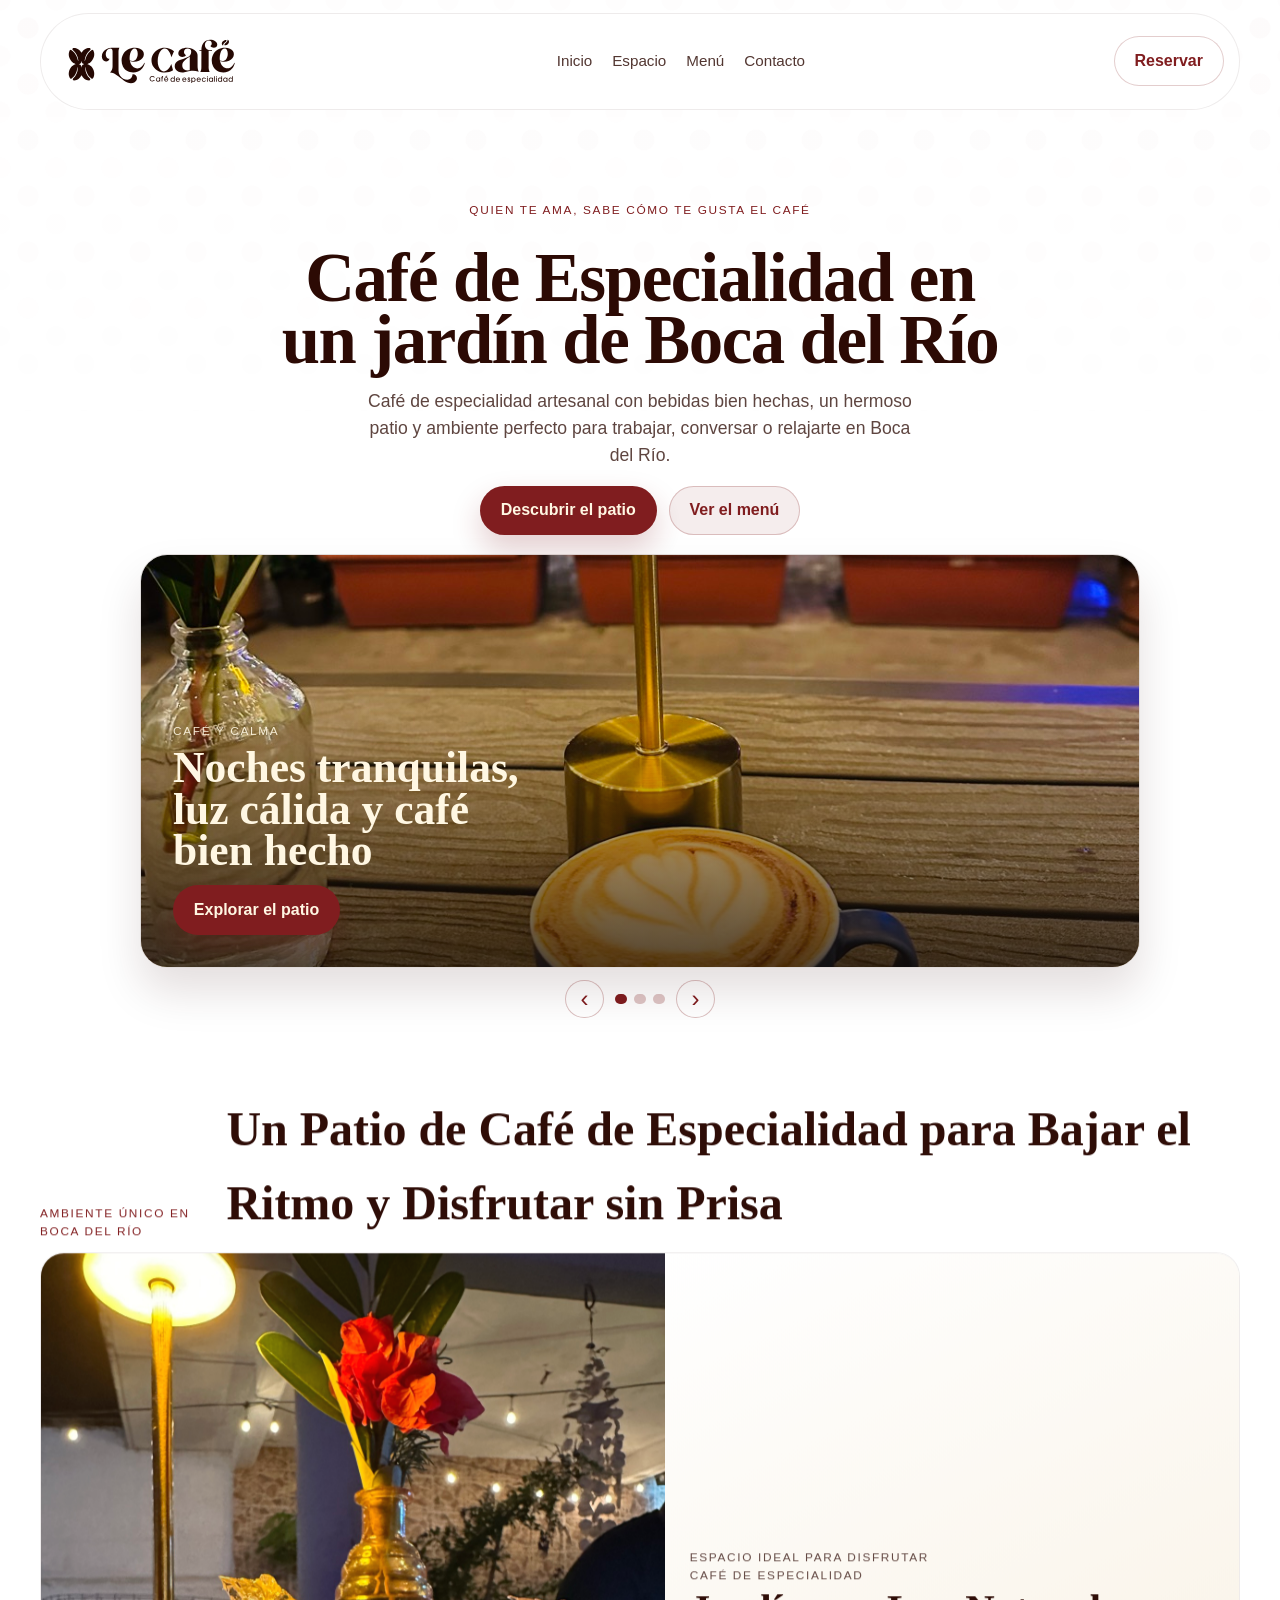
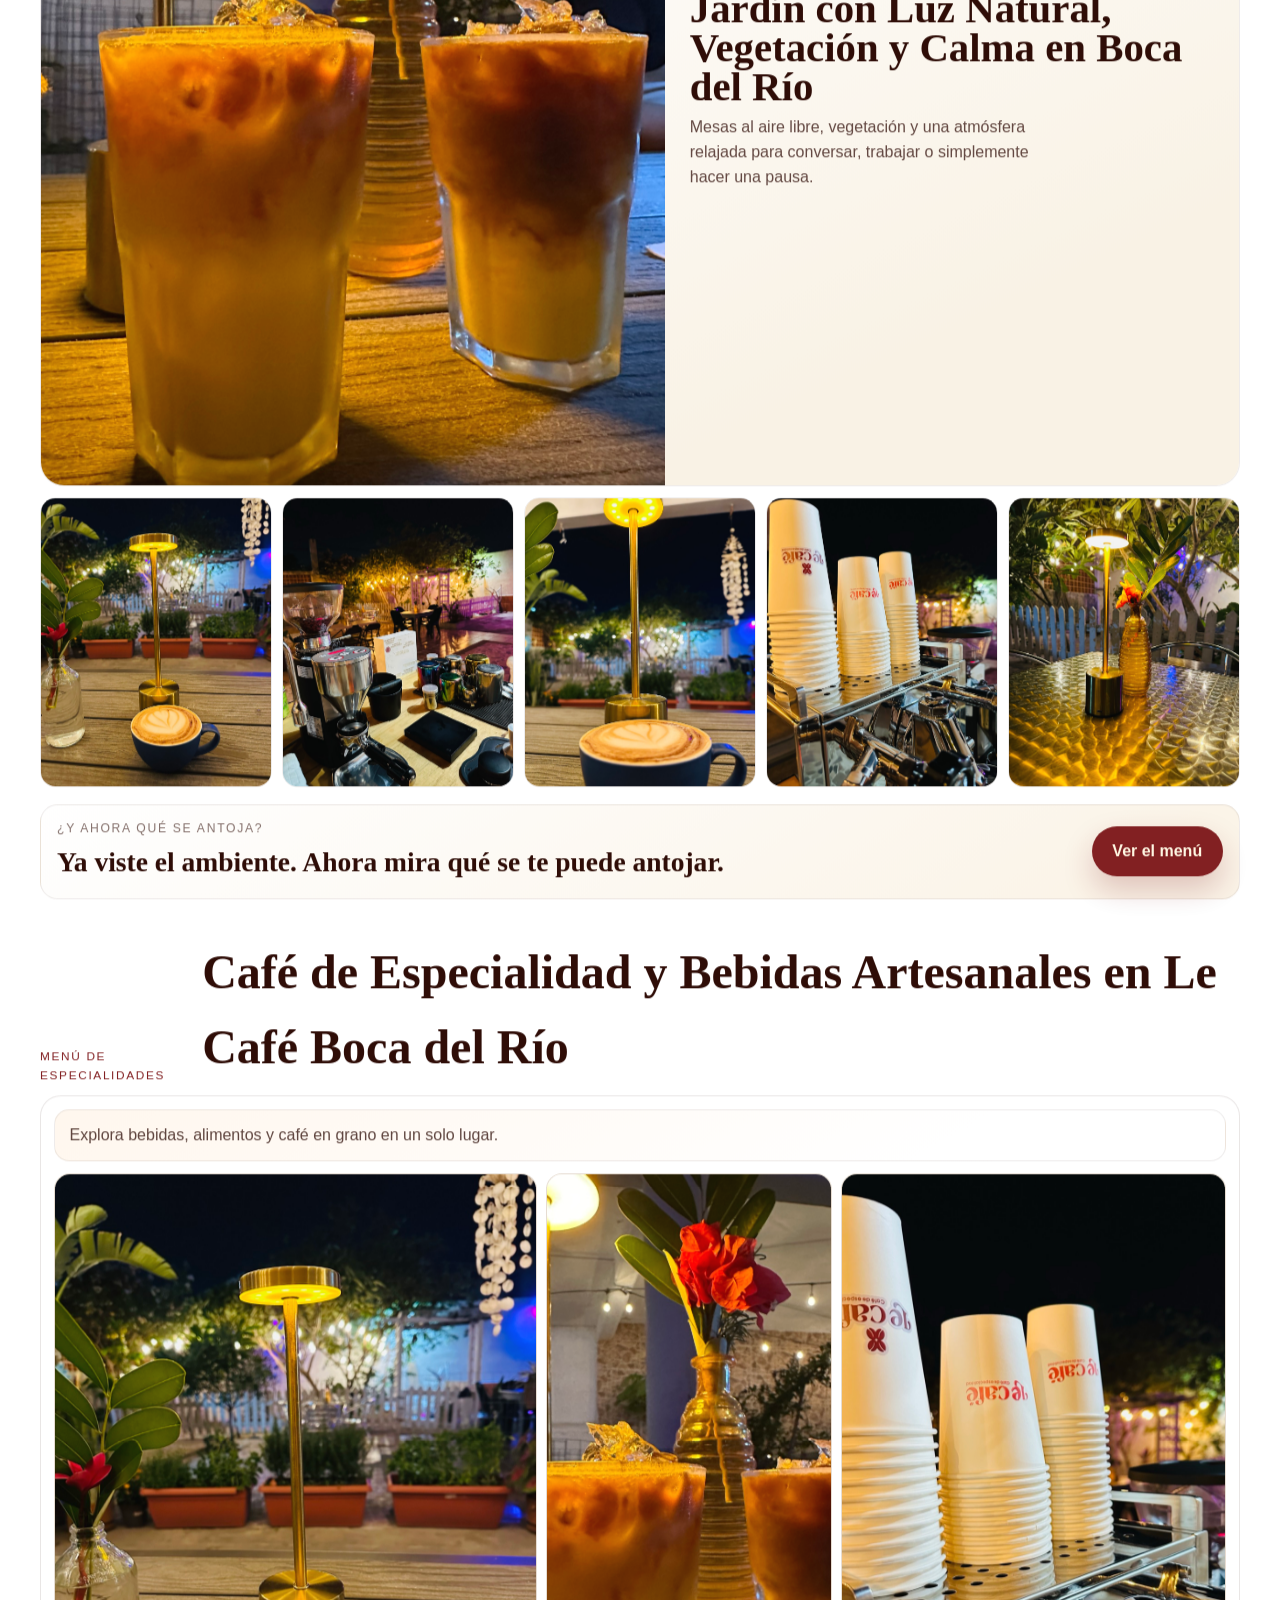
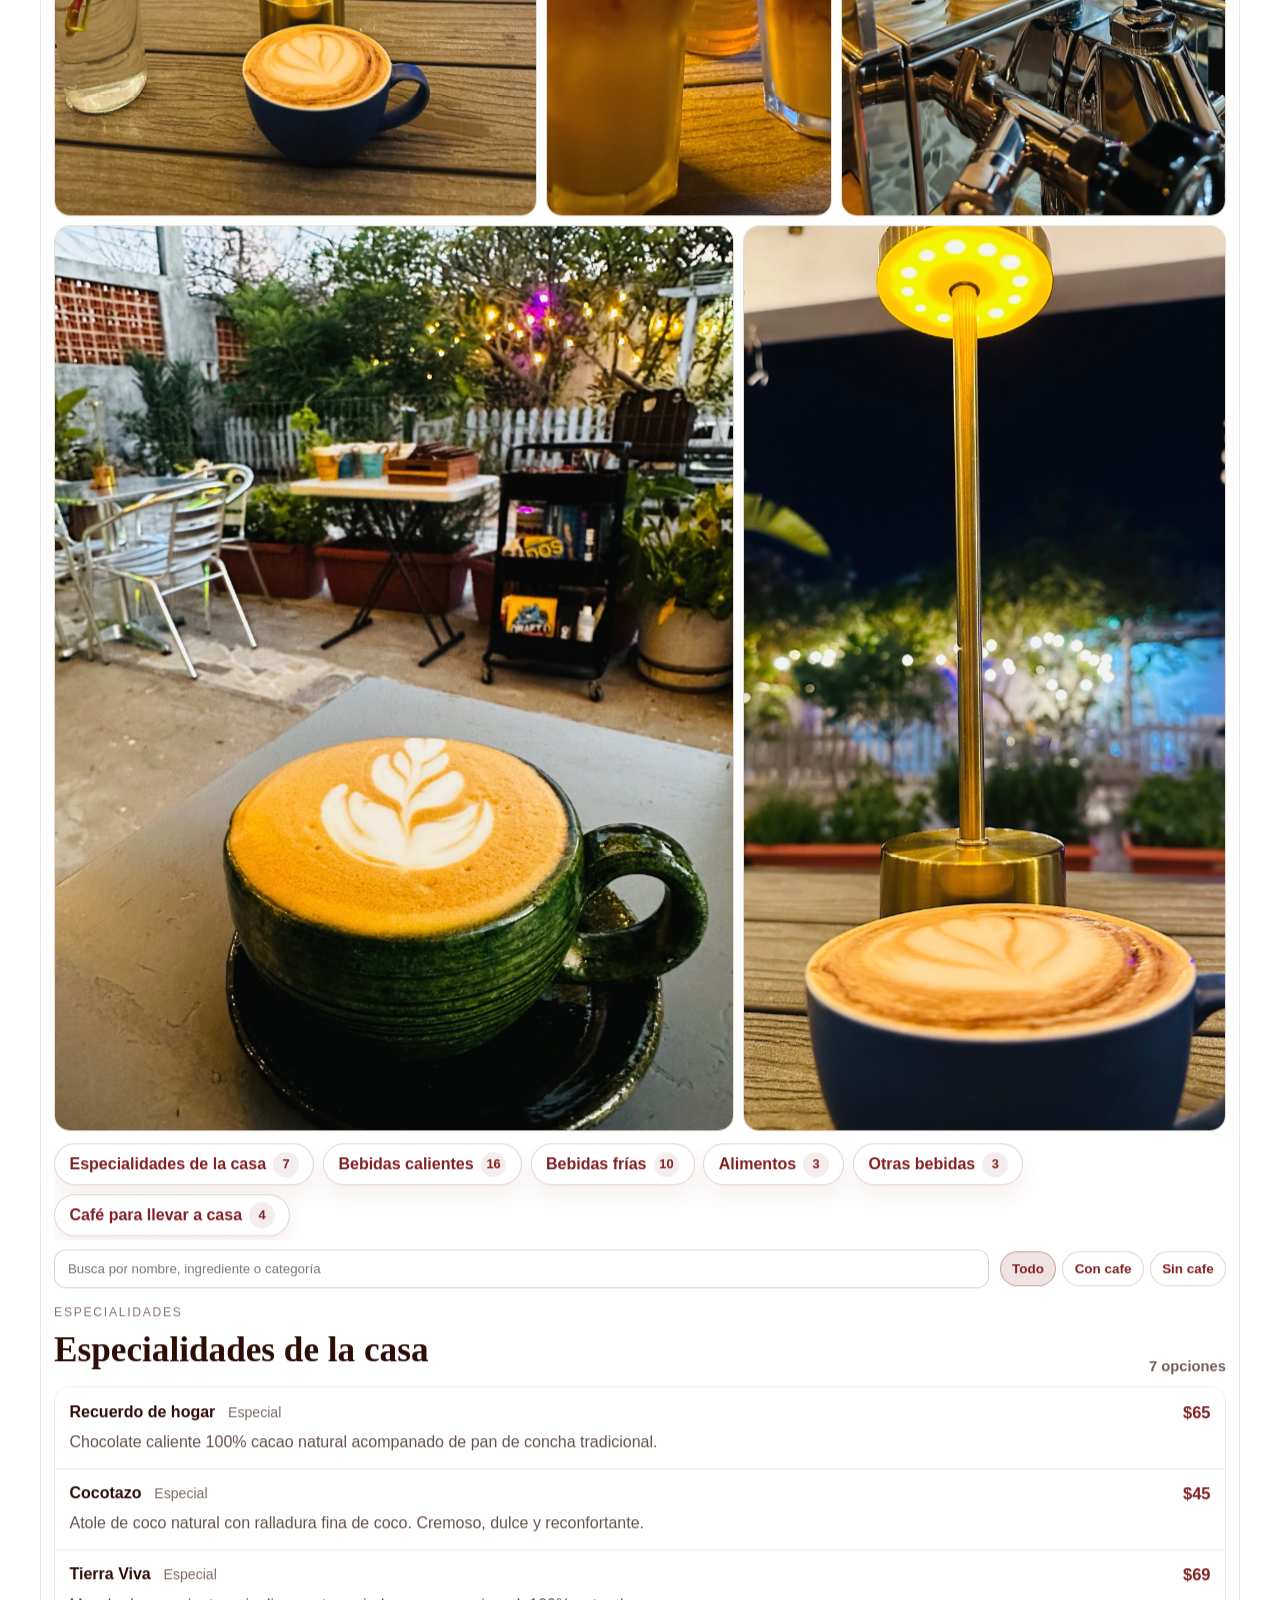
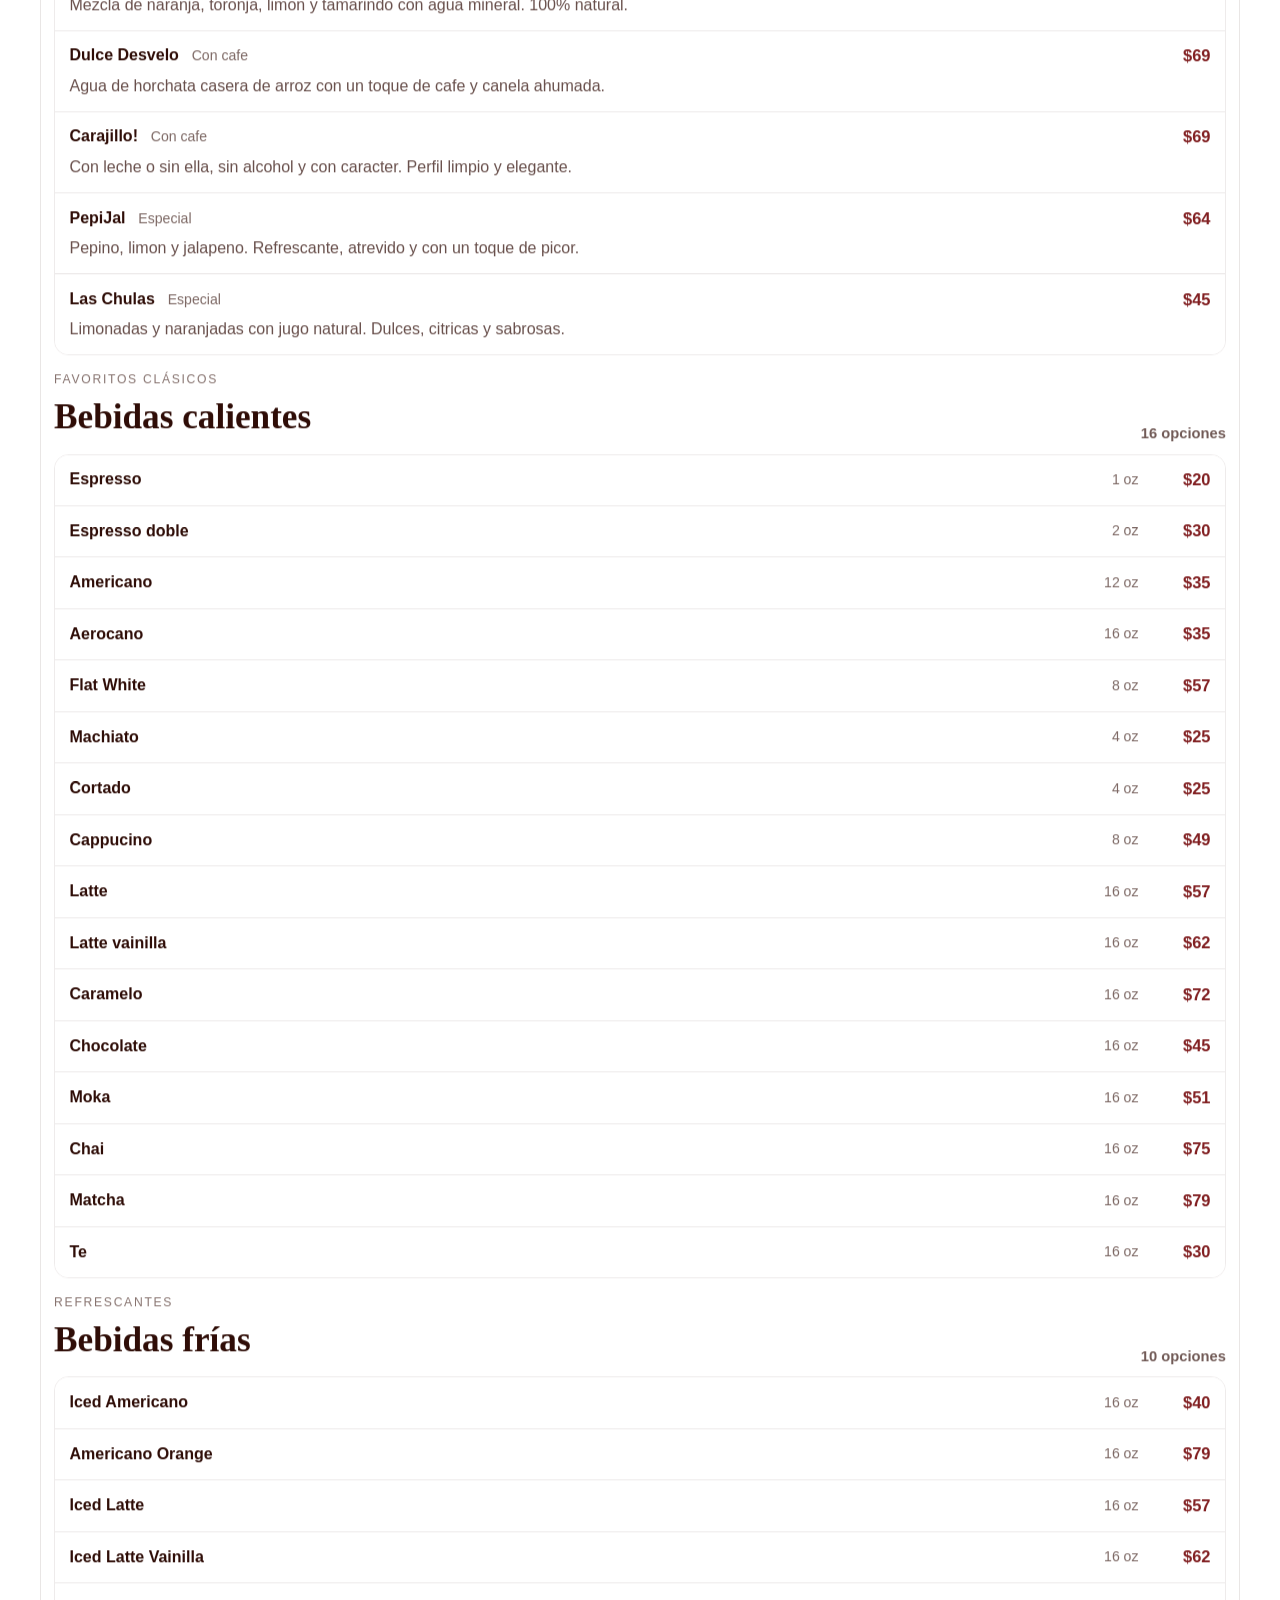
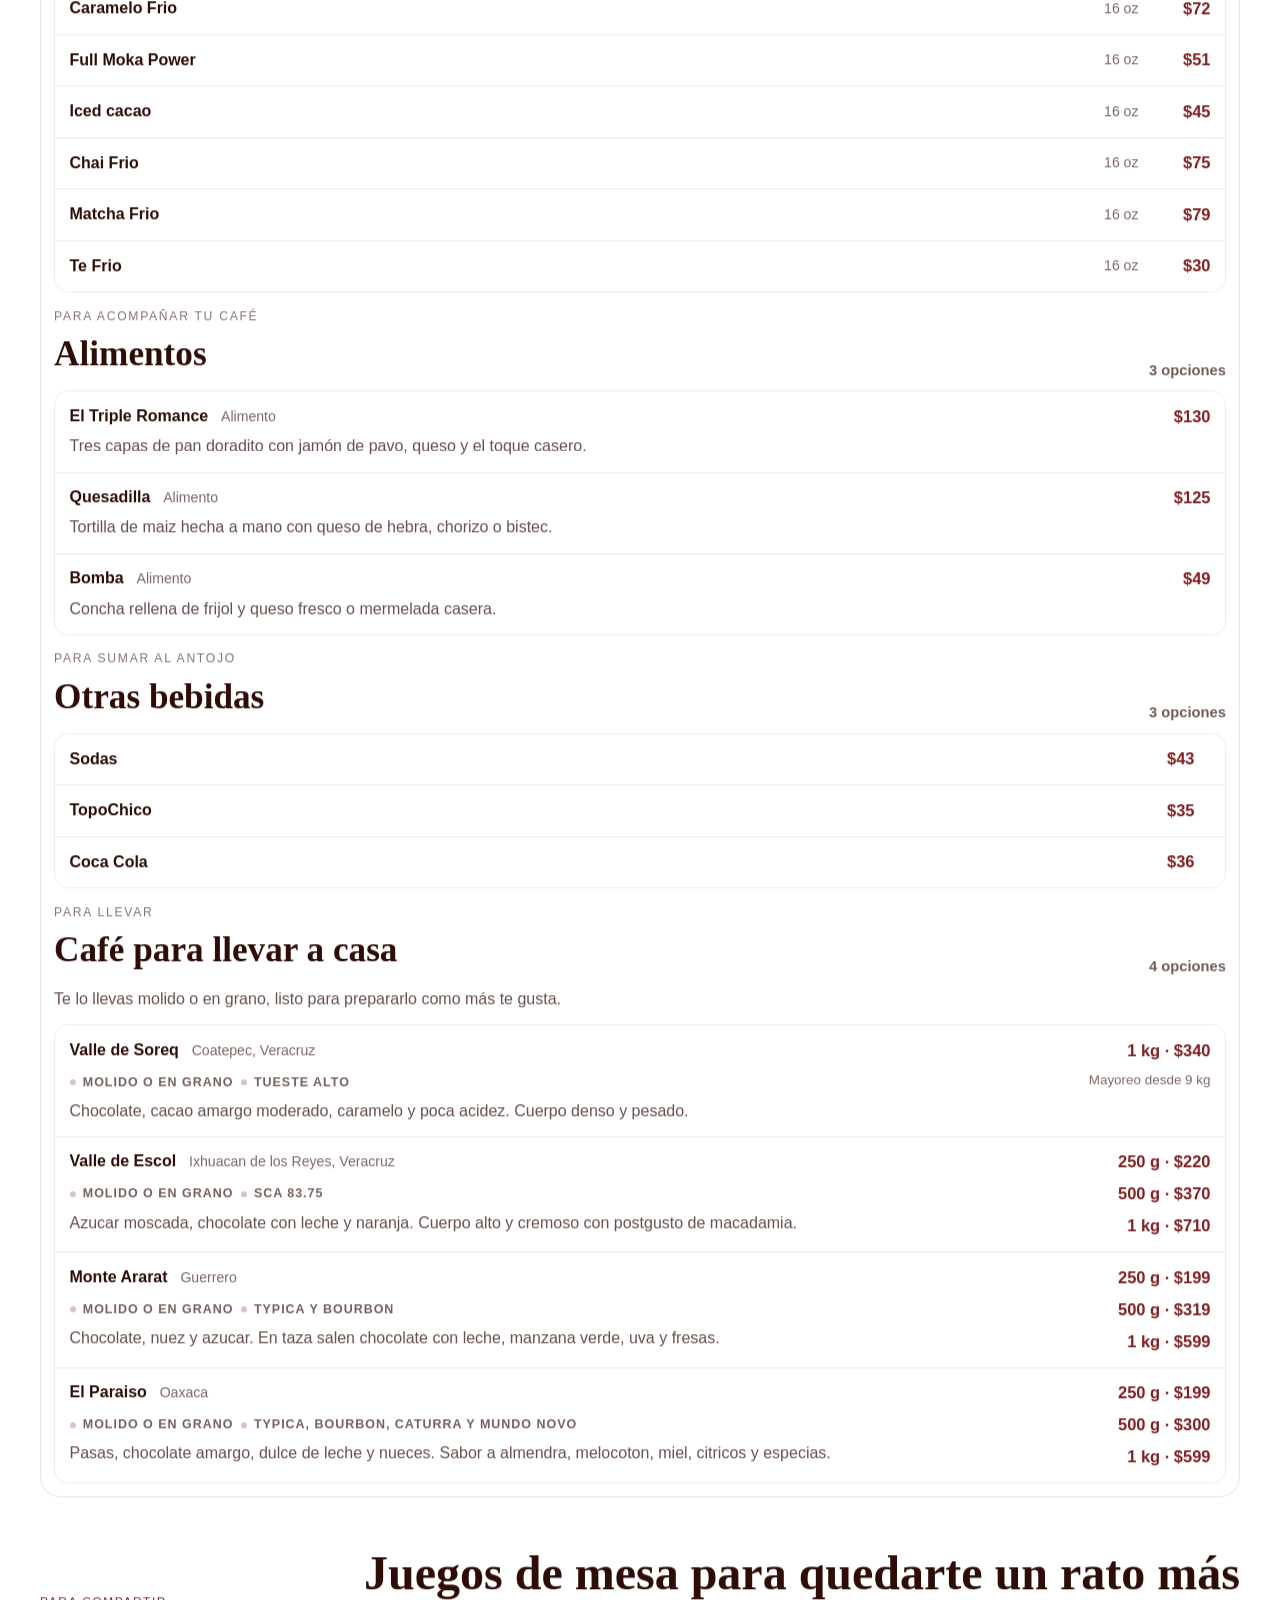
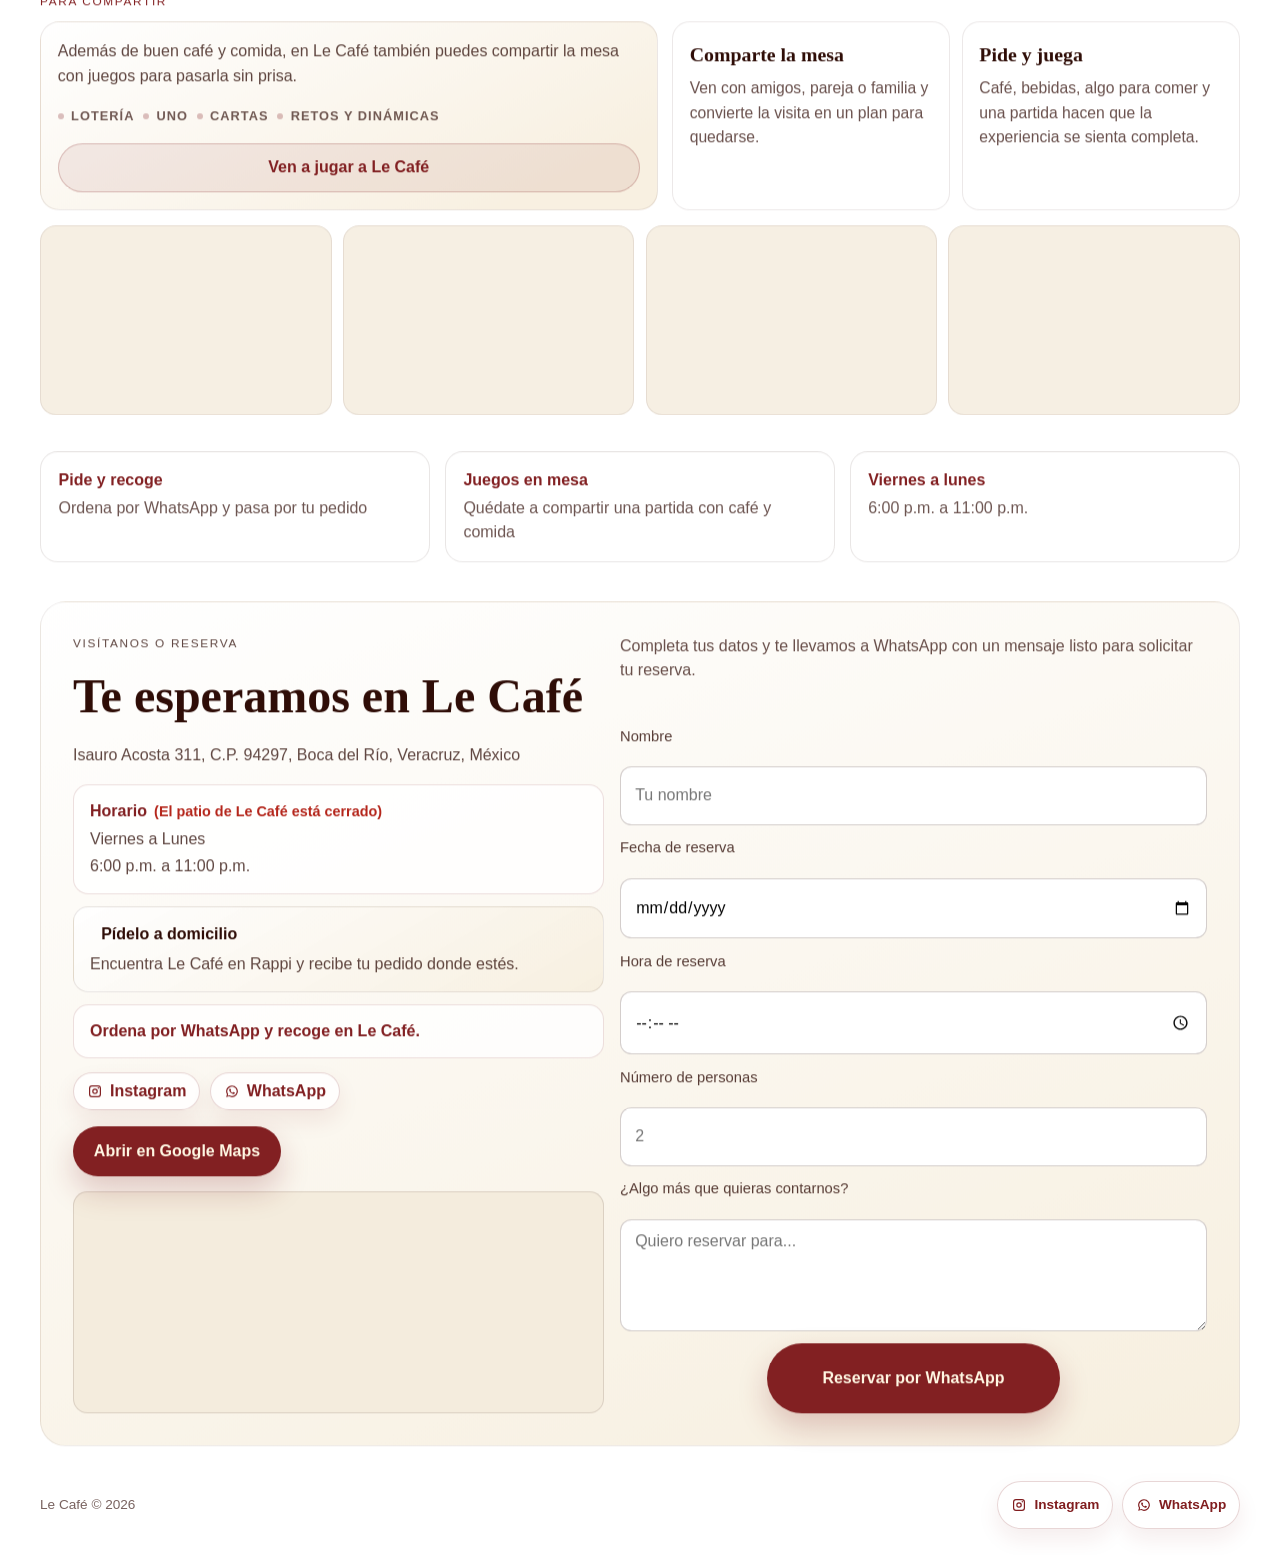
==== commit a40b7895: "actualización SEO" ====
--- a/index.html
+++ b/index.html
@@ -345,7 +345,7 @@
 
           <nav id="menu-opciones" class="menu-tabs" aria-label="Ir a una categoria del menu">
             <a class="menu-tab" href="#menu-solo">Especialidades de la casa <span>7</span></a>
-            <a class="menu-tab" href="#menu-calientes">Bebidas calientes <span>18</span></a>
+            <a class="menu-tab" href="#menu-calientes">Bebidas calientes <span>16</span></a>
             <a class="menu-tab" href="#menu-frios">Bebidas frías <span>10</span></a>
             <a class="menu-tab" href="#menu-alimentos">Alimentos <span>3</span></a>
             <a class="menu-tab" href="#menu-otros">Otras bebidas <span>3</span></a>
@@ -429,7 +429,7 @@
                 <p class="menu-kicker">Favoritos clásicos</p>
                 <h3 id="menu-heading-calientes">Bebidas calientes</h3>
               </div>
-              <span class="menu-count" data-menu-count>18 opciones</span>
+              <span class="menu-count" data-menu-count>16 opciones</span>
             </div>
             <ul class="menu-list">
               <li class="menu-row" data-menu-item data-has-coffee="yes" data-name="Espresso" data-mobile-size="1 oz"><span>Espresso</span><em>1 oz</em><strong>$20</strong></li>
@@ -448,8 +448,6 @@
               <li class="menu-row" data-menu-item data-has-coffee="no" data-name="Chai" data-mobile-size="16 oz"><span>Chai</span><em>16 oz</em><strong>$75</strong></li>
               <li class="menu-row" data-menu-item data-has-coffee="no" data-name="Matcha" data-mobile-size="16 oz"><span>Matcha</span><em>16 oz</em><strong>$79</strong></li>
               <li class="menu-row" data-menu-item data-has-coffee="no" data-name="Te" data-mobile-size="16 oz"><span>Te</span><em>16 oz</em><strong>$30</strong></li>
-              <li class="menu-row" data-menu-item data-has-coffee="yes" data-name="By Le Le" data-mobile-size="12 oz"><span>By Le Le</span><em>12 oz</em><strong>$92</strong></li>
-              <li class="menu-row" data-menu-item data-has-coffee="yes" data-name="Big Le" data-mobile-size="16 oz"><span>Big Le</span><em>16 oz</em><strong>$99</strong></li>
             </ul>
             <p class="menu-empty">No encontramos resultados. Prueba con otra búsqueda o cambia el filtro.</p>
           </section>
--- a/styles.css
+++ b/styles.css
@@ -215,7 +215,7 @@
   max-width: 22ch;
   margin: 0 auto;
   text-align: center;
-  font-size: clamp(2.1rem, 4.5vw, 3.35rem);
+  font-size: clamp(2rem, 4.2vw, 3.1rem);
   line-height: 0.96;
   letter-spacing: -0.015em;
   white-space: normal;
@@ -1431,7 +1431,7 @@
   .hero-title-single-line {
     white-space: normal;
     text-wrap: balance;
-    font-size: clamp(1.85rem, 10.5vw, 2.9rem);
+    font-size: clamp(1.75rem, 9.8vw, 2.7rem);
     line-height: 0.94;
   }
 
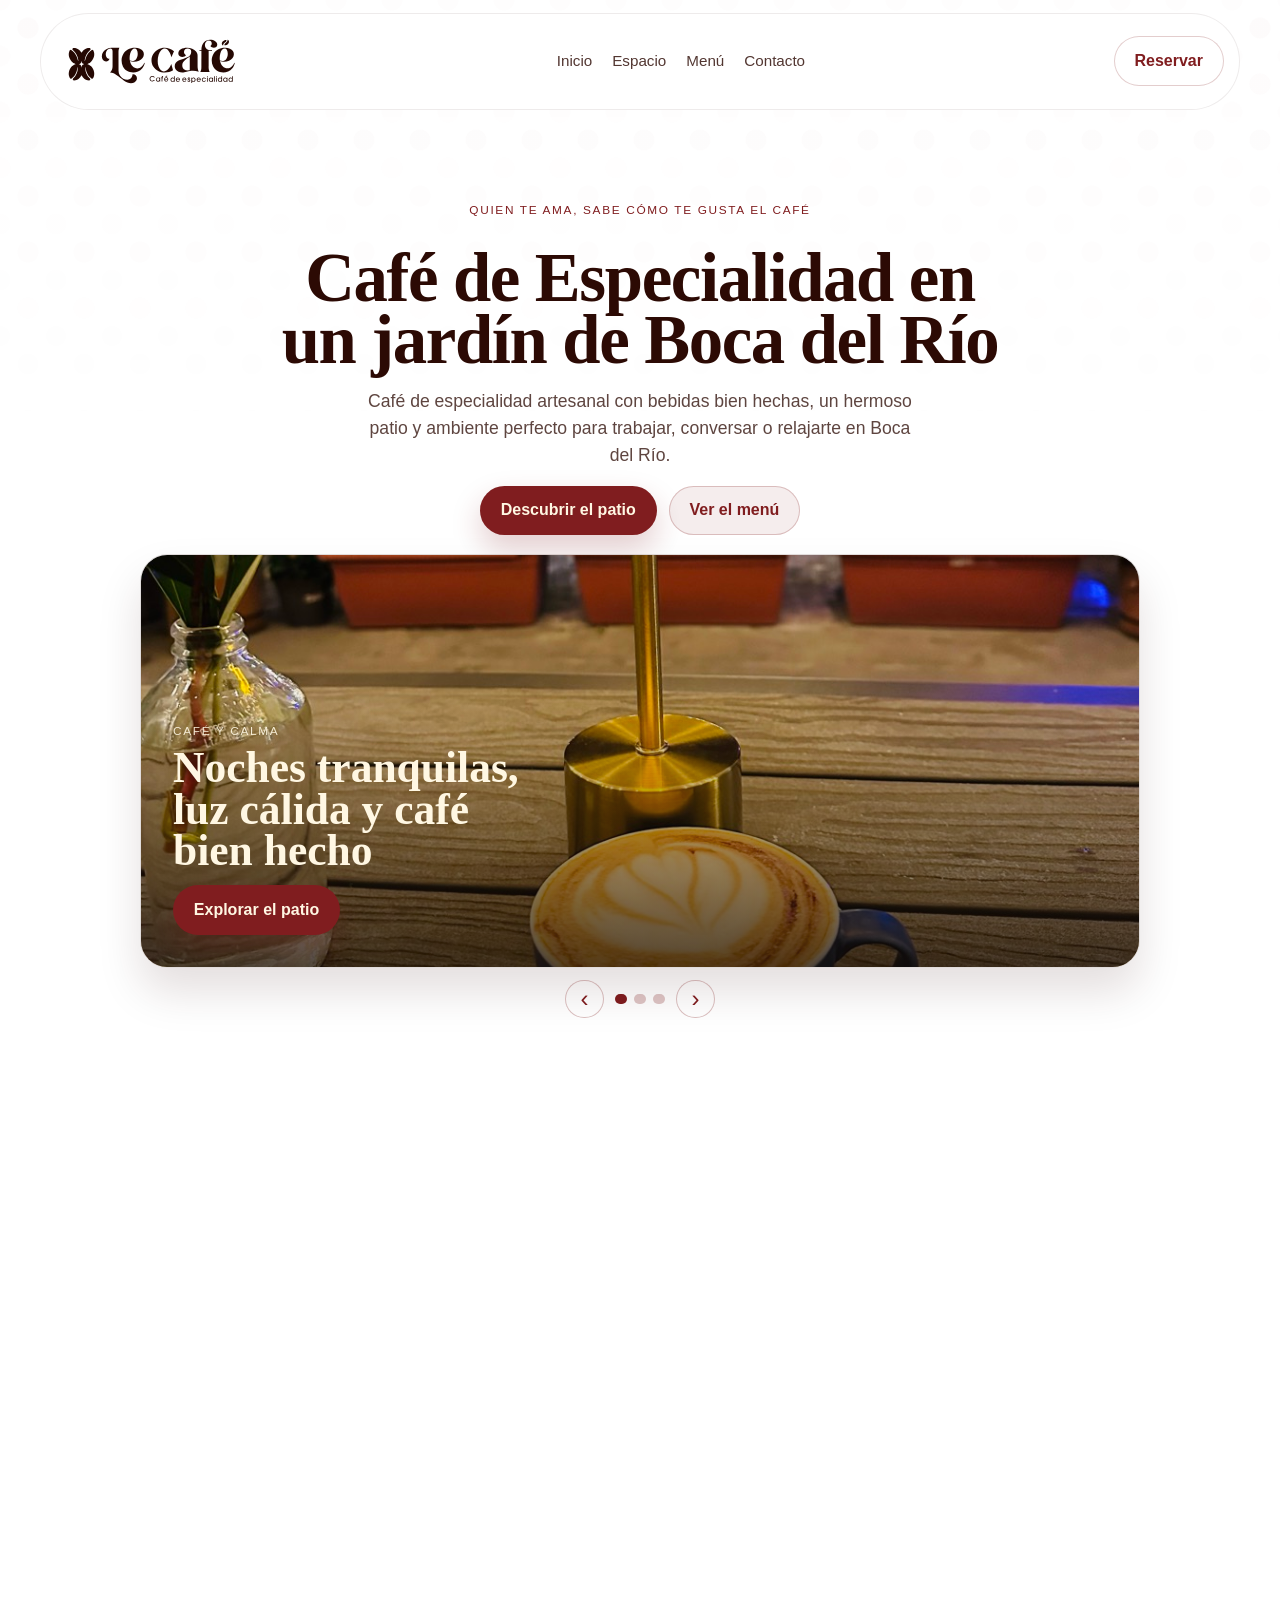
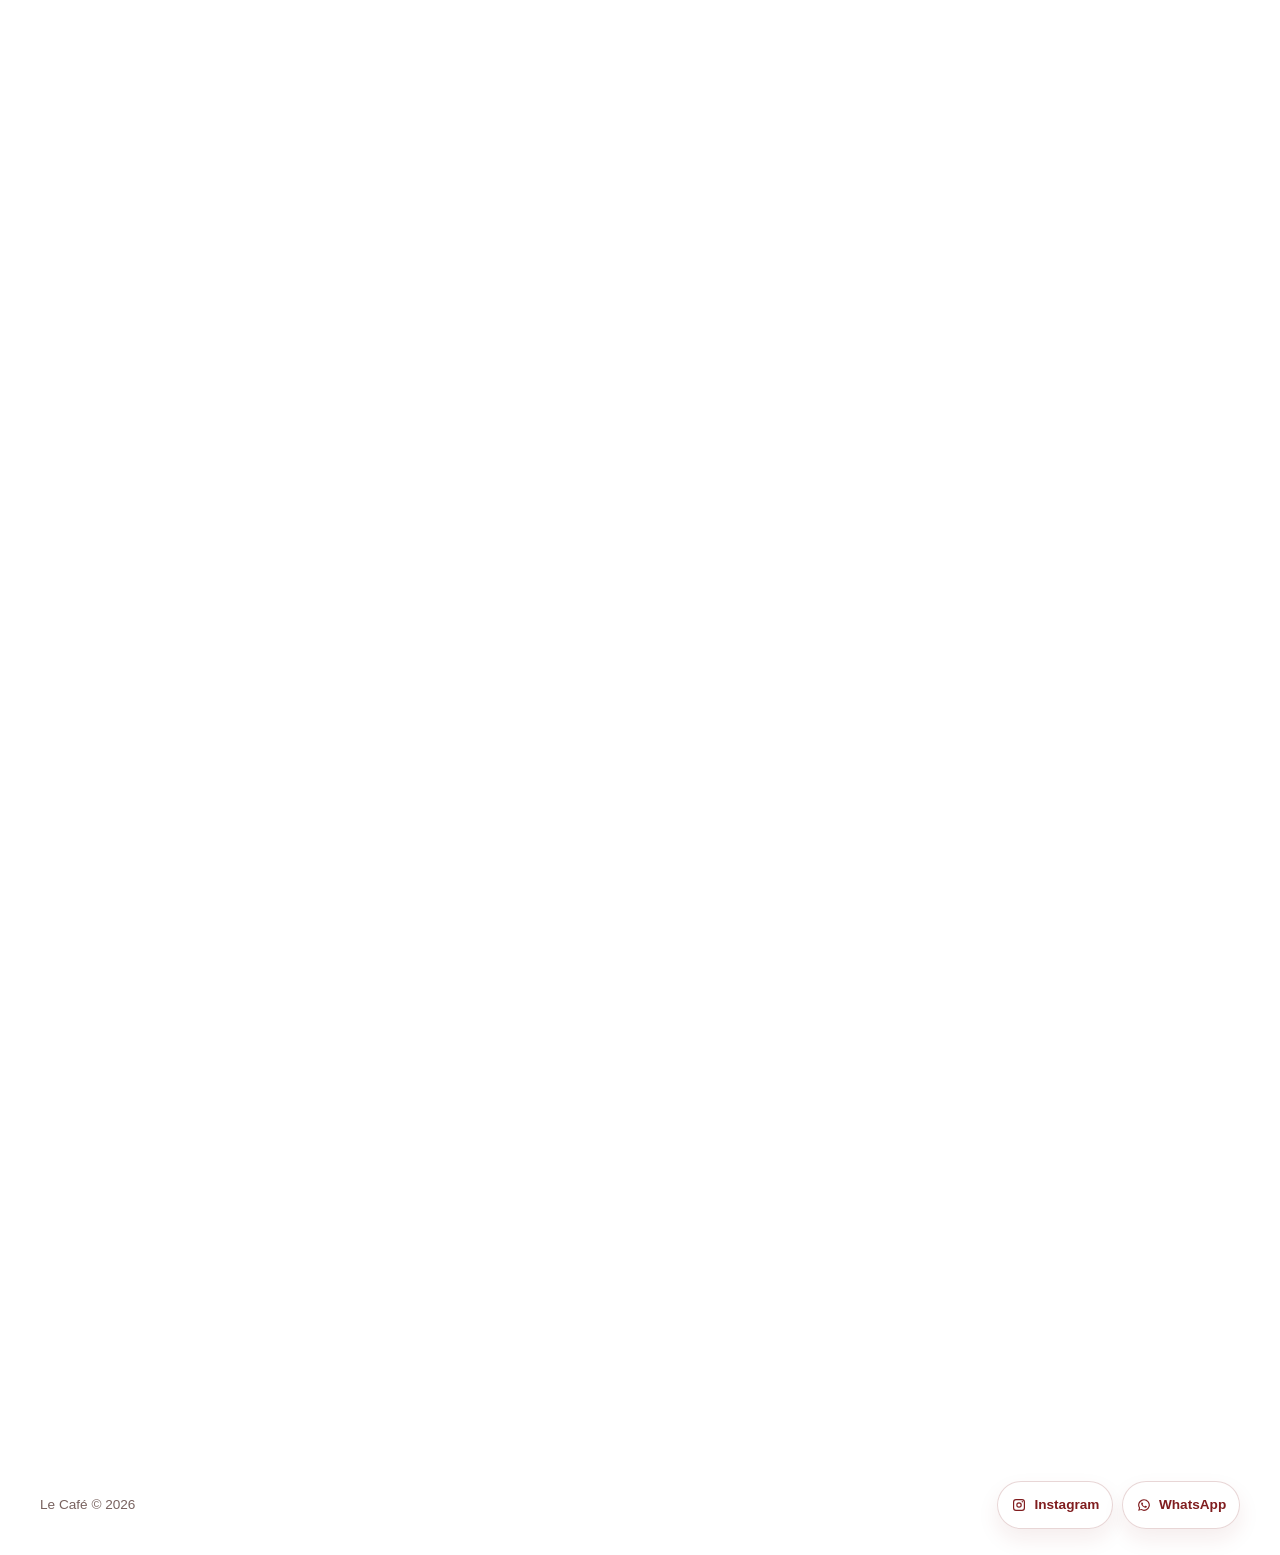
==== commit 709342bf: "cambios en menu de alimentos" ====
--- a/index.html
+++ b/index.html
@@ -489,21 +489,21 @@
                   <div class="menu-row-head"><span>El Triple Romance</span><em>Alimento</em></div>
                   <p>Tres capas de pan doradito con jamón de pavo, queso y el toque casero.</p>
                 </div>
-                <strong>$130</strong>
+                <strong>$179</strong>
               </li>
               <li class="menu-row menu-row-rich" data-menu-item data-has-coffee="no" data-name="Quesadilla">
                 <div class="menu-row-main">
                   <div class="menu-row-head"><span>Quesadilla</span><em>Alimento</em></div>
                   <p>Tortilla de maiz hecha a mano con queso de hebra, chorizo o bistec.</p>
                 </div>
-                <strong>$125</strong>
-              </li>
-              <li class="menu-row menu-row-rich" data-menu-item data-has-coffee="no" data-name="Bomba">
-                <div class="menu-row-main">
-                  <div class="menu-row-head"><span>Bomba</span><em>Alimento</em></div>
-                  <p>Concha rellena de frijol y queso fresco o mermelada casera.</p>
-                </div>
-                <strong>$49</strong>
+                <strong>$189</strong>
+              </li>
+              <li class="menu-row menu-row-rich" data-menu-item data-has-coffee="no" data-name="Orden de Papas">
+                <div class="menu-row-main">
+                  <div class="menu-row-head"><span>Orden de Papas</span><em>Alimento</em></div>
+                  <p>Papas naturales estilo italiano, con queso de bola y chile de árbol.</p>
+                </div>
+                <strong>$139</strong>
               </li>
             </ul>
             <p class="menu-empty">No encontramos resultados. Prueba con otra búsqueda o cambia el filtro.</p>
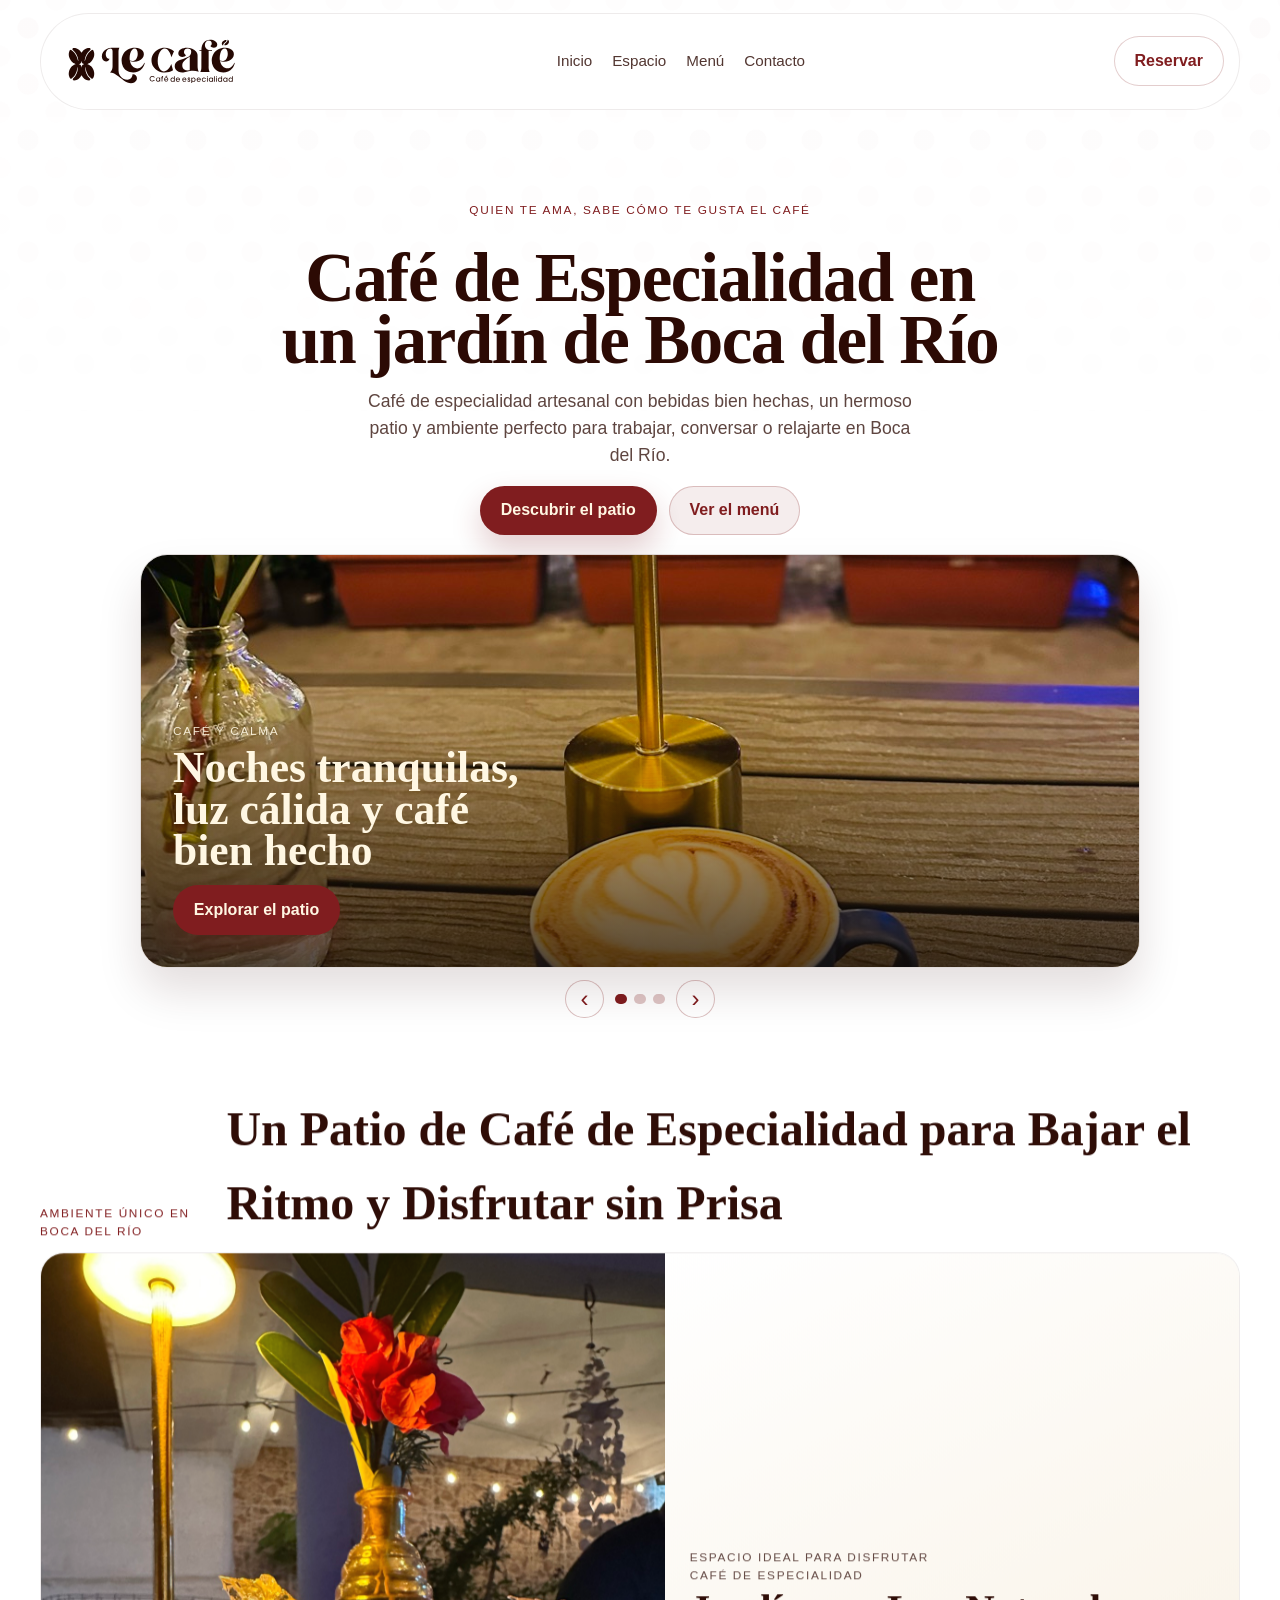
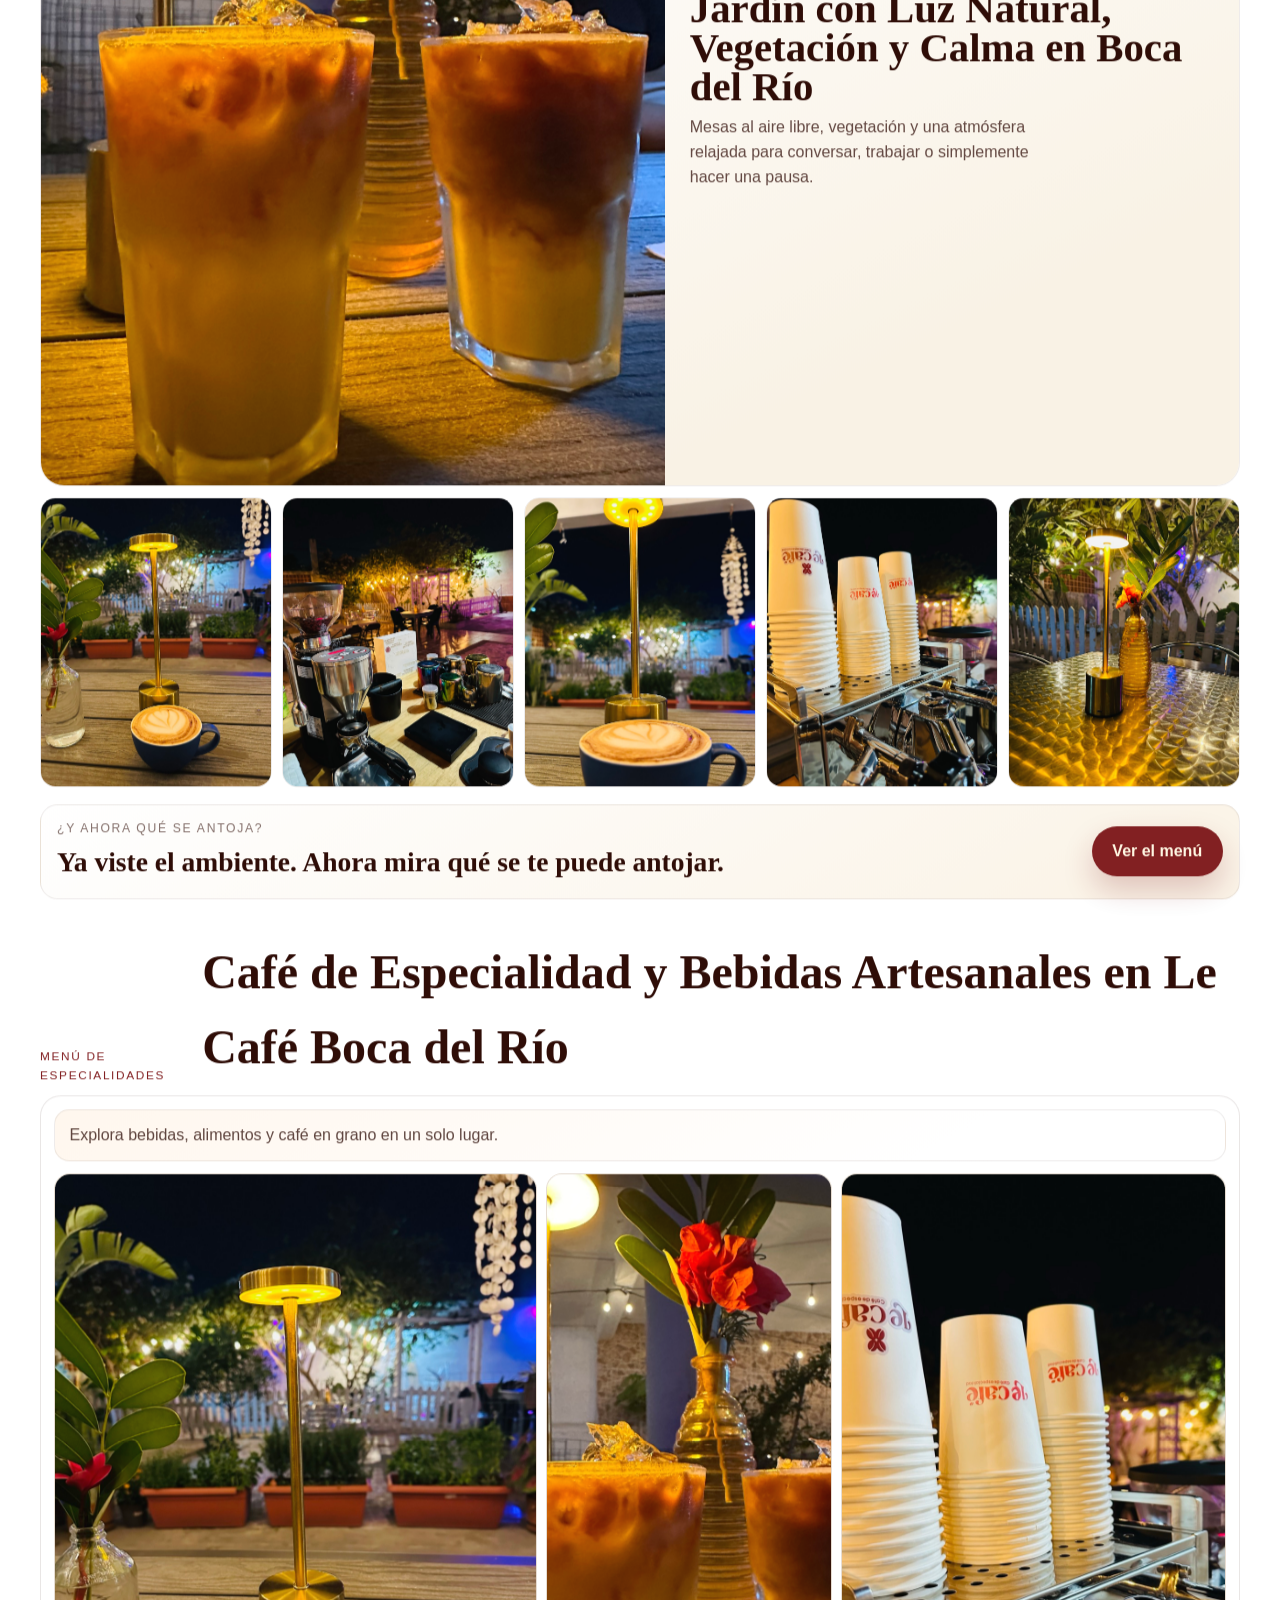
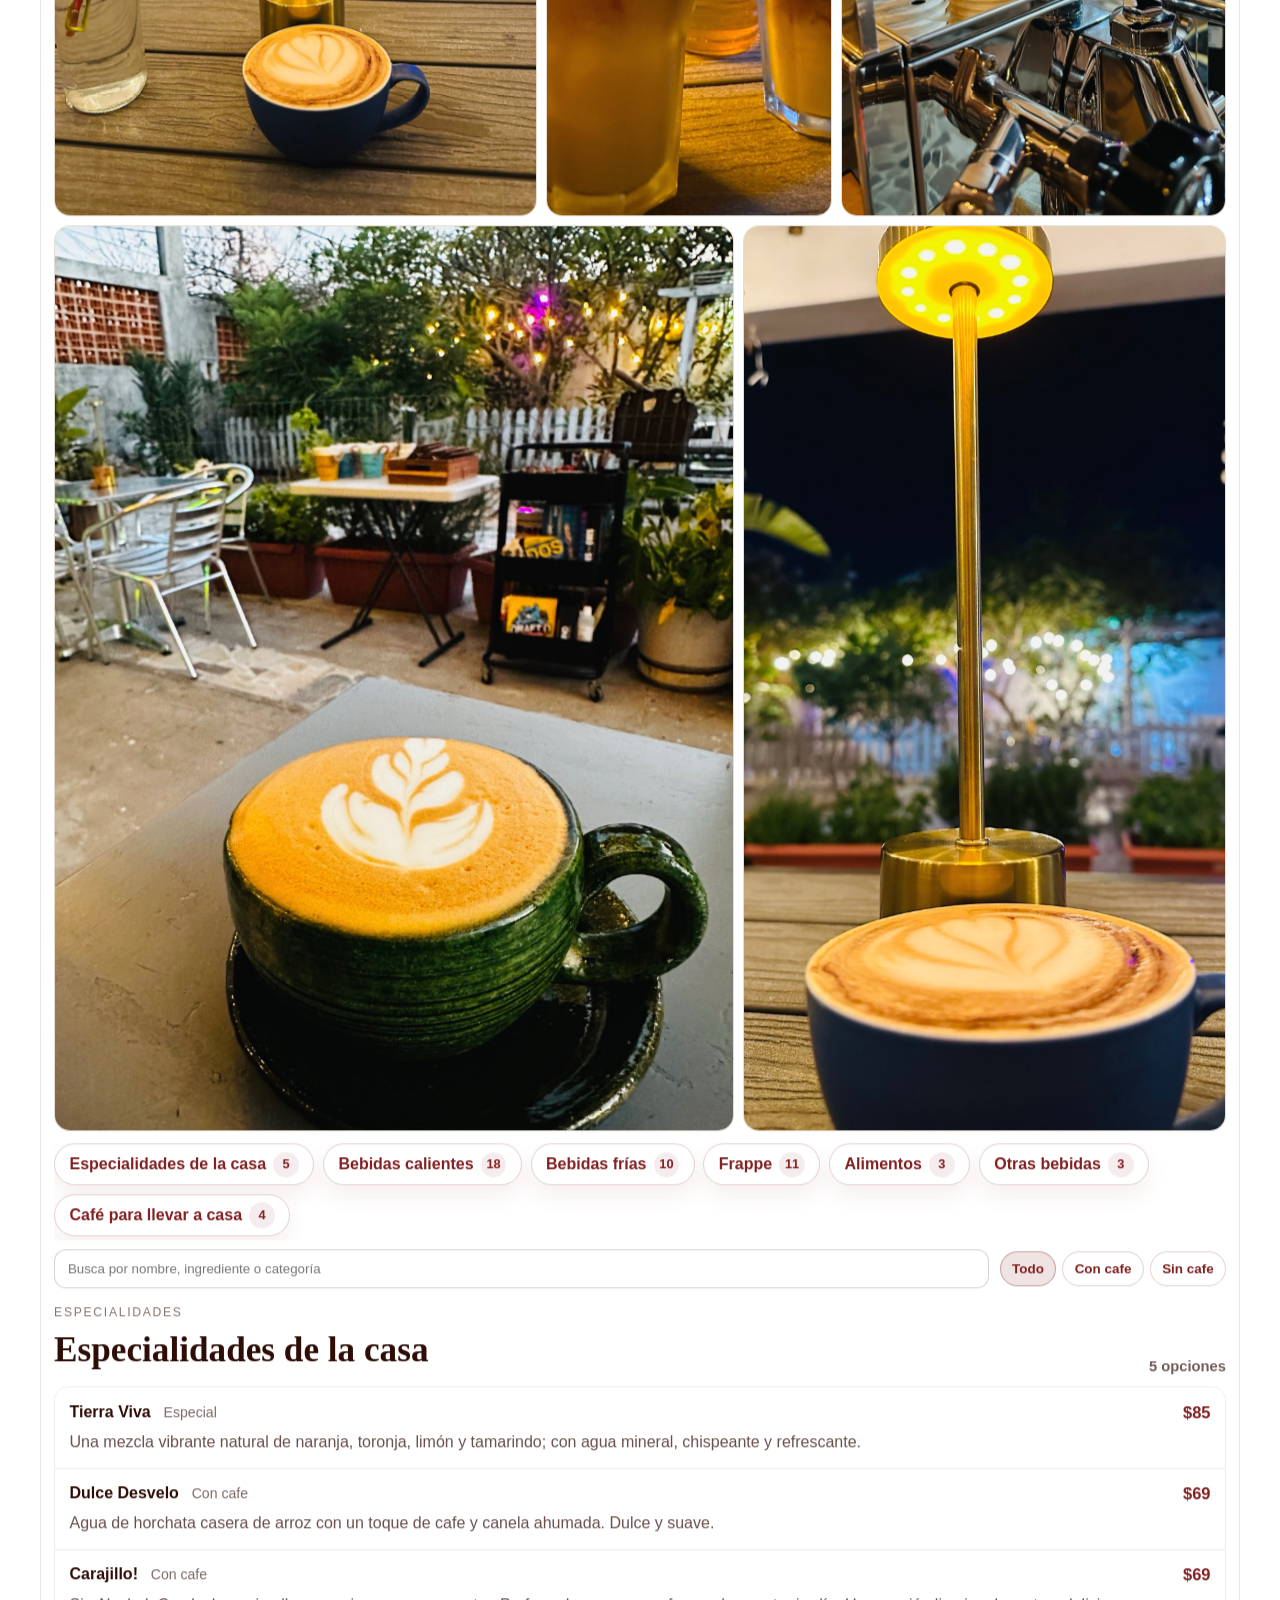
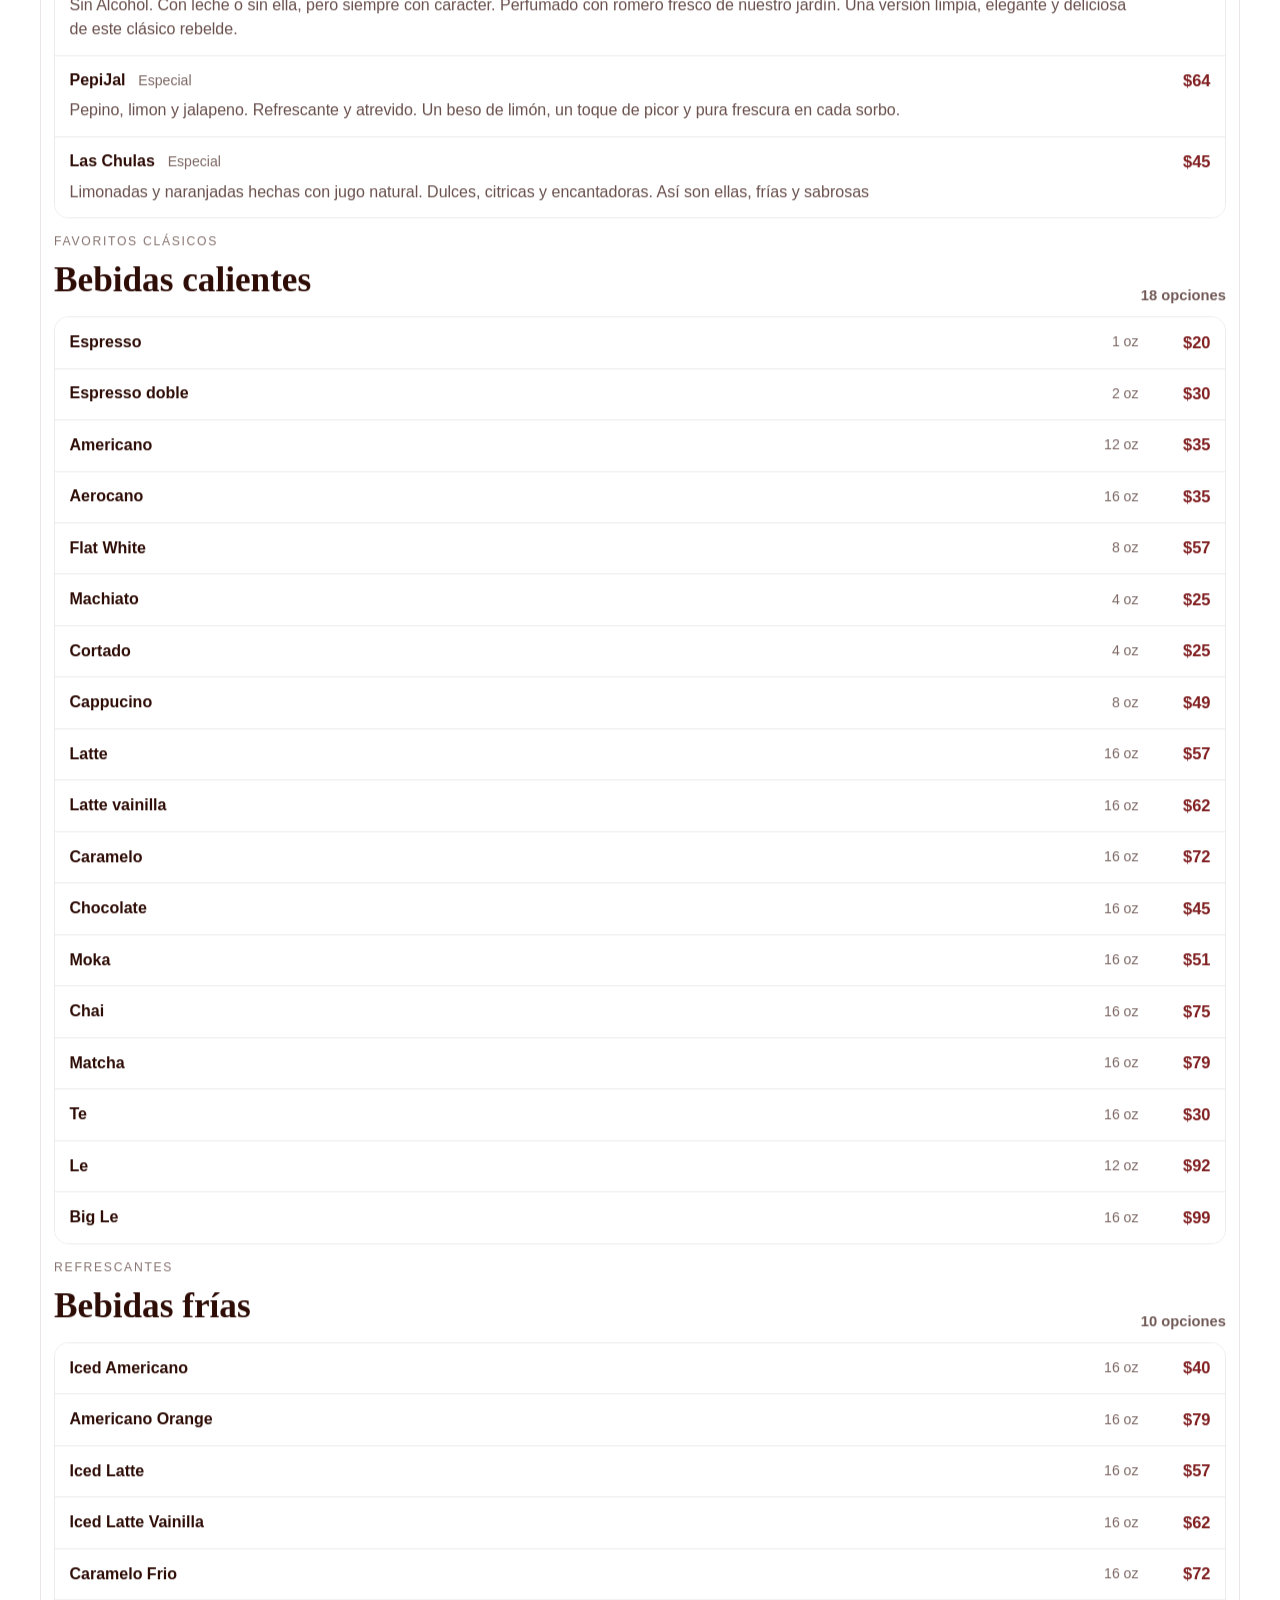
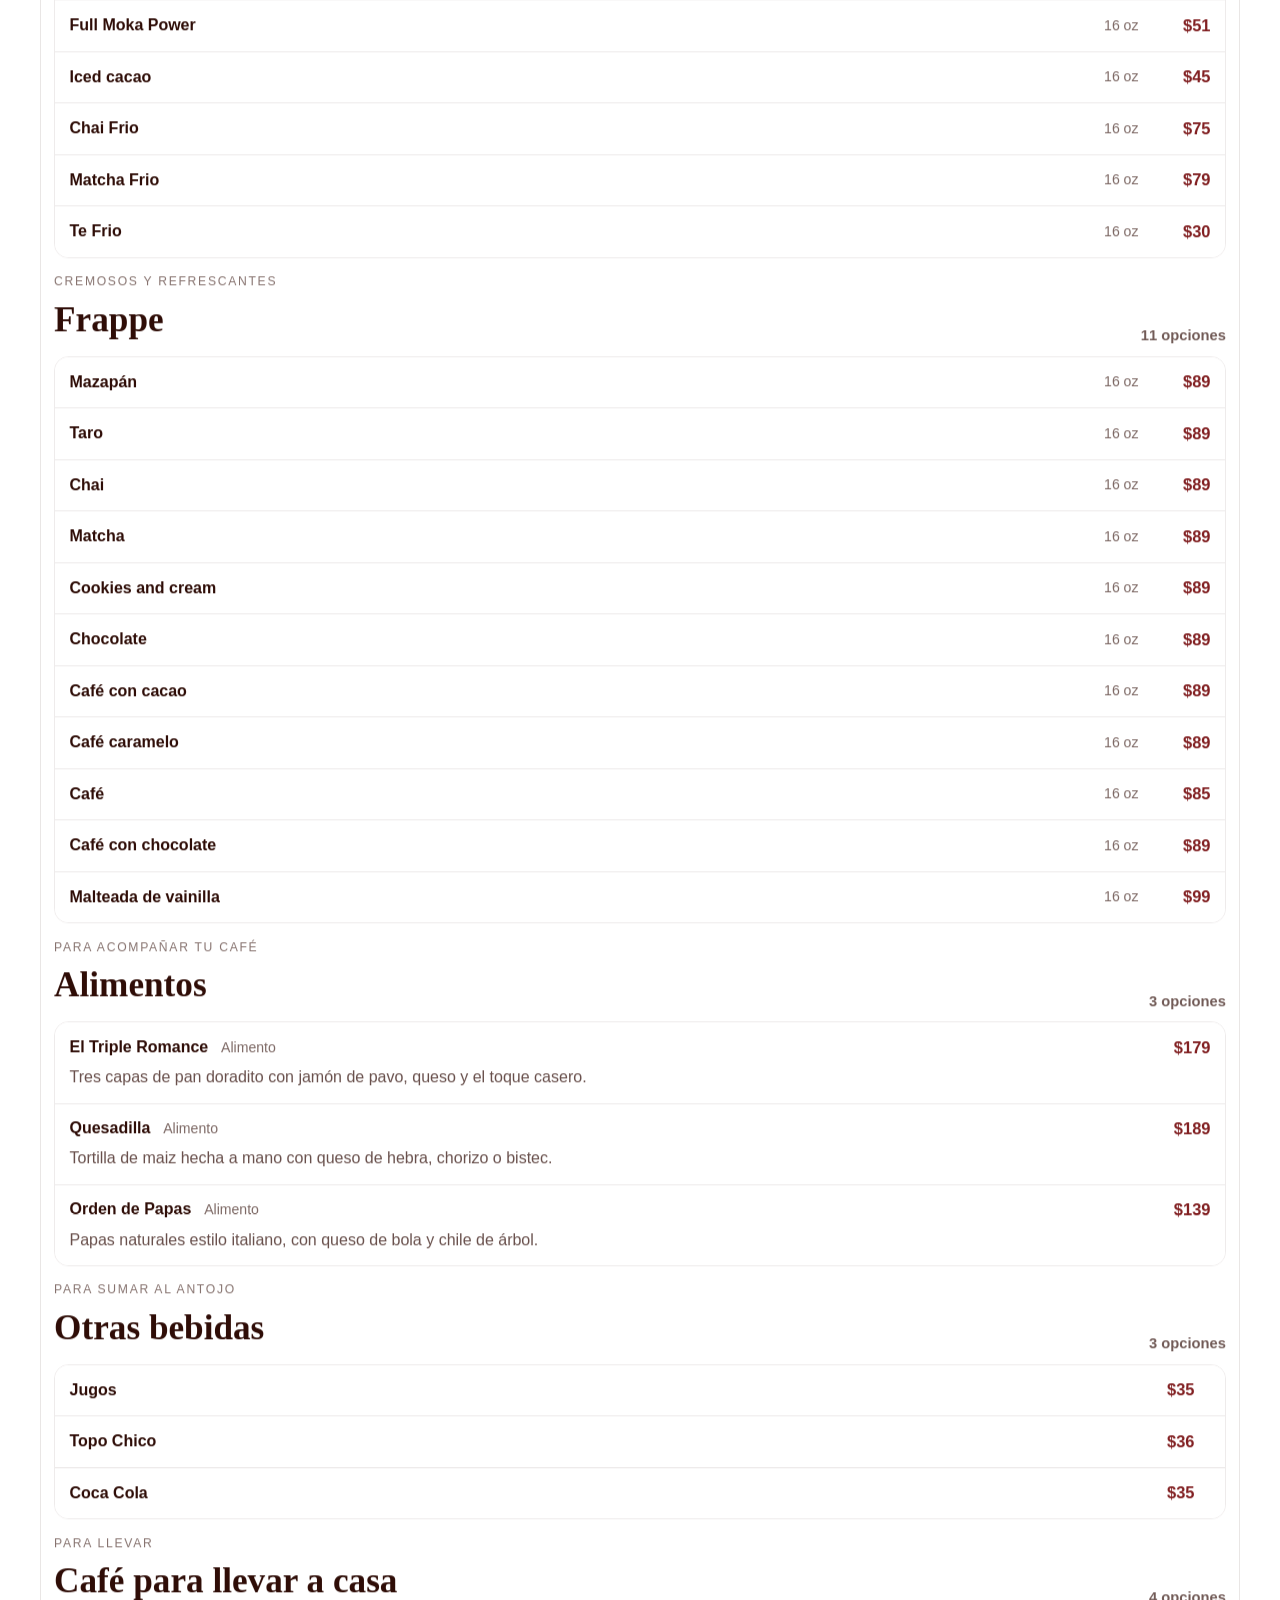
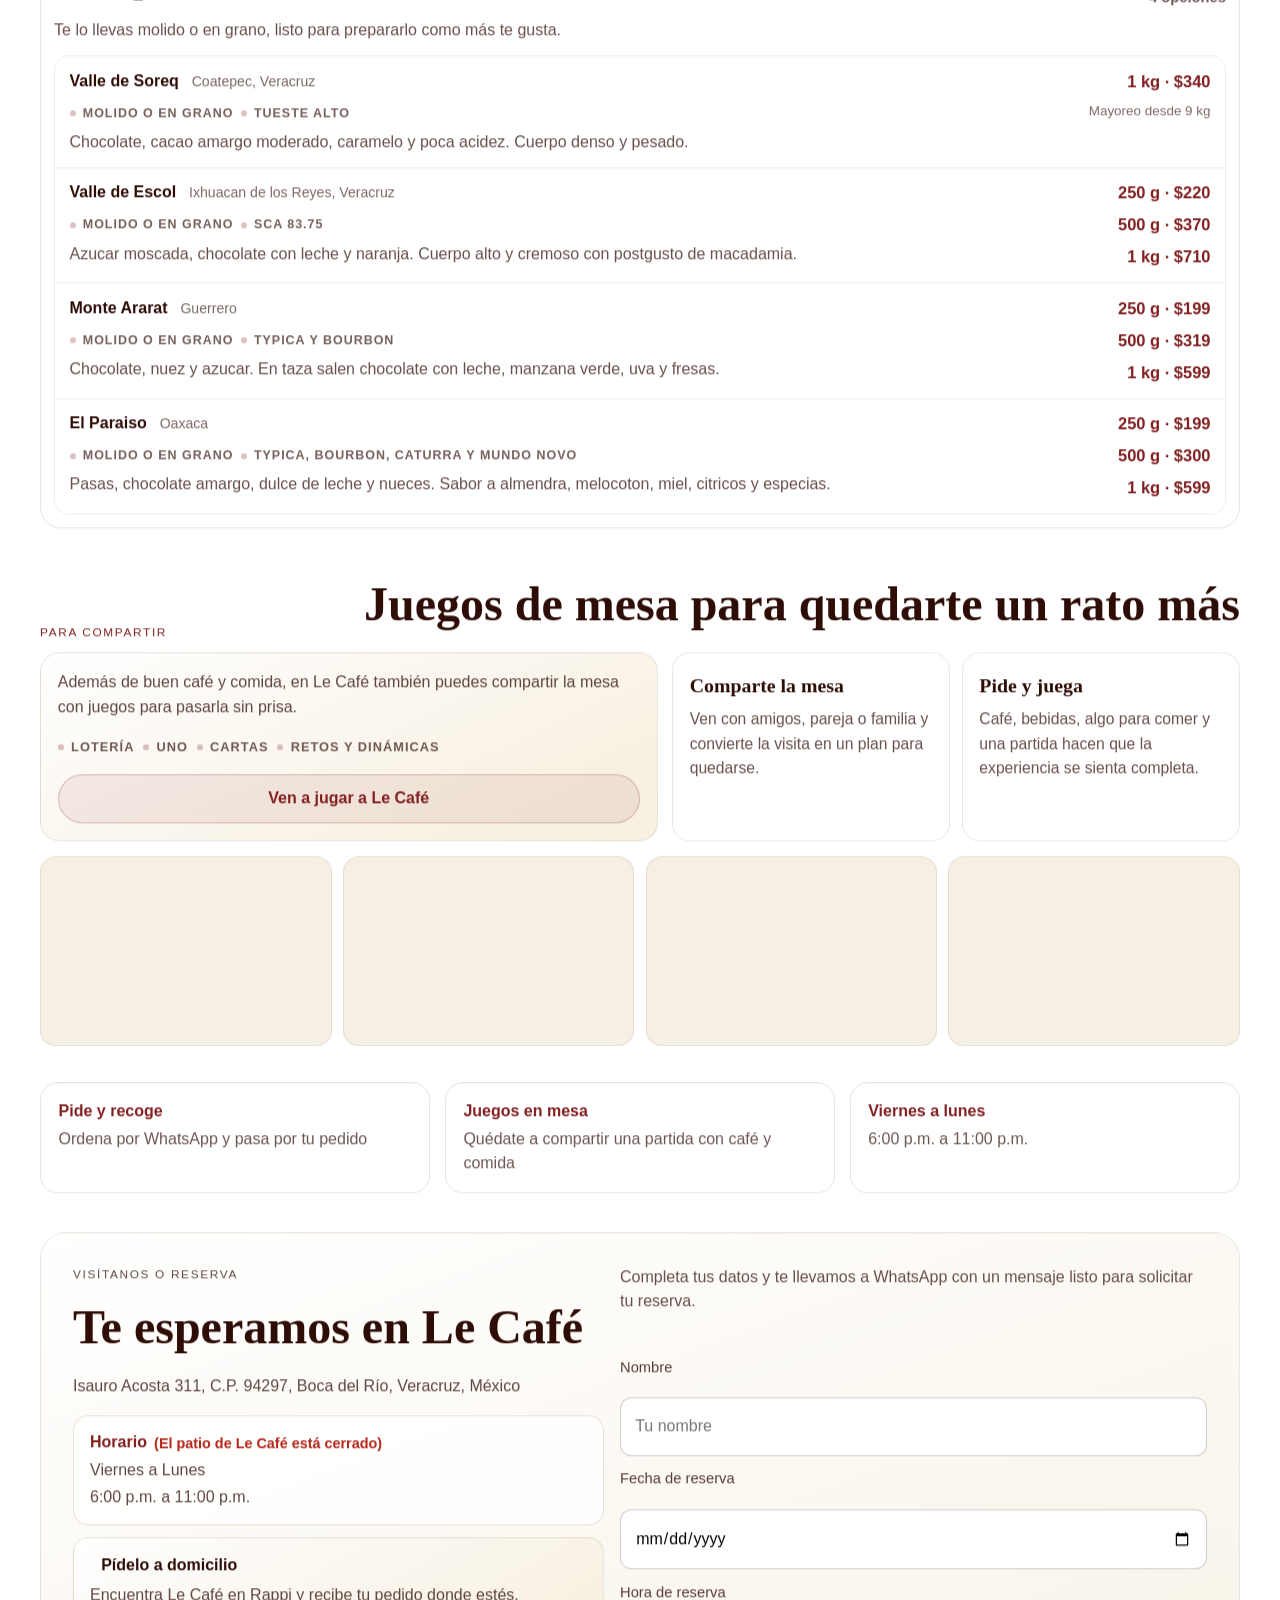
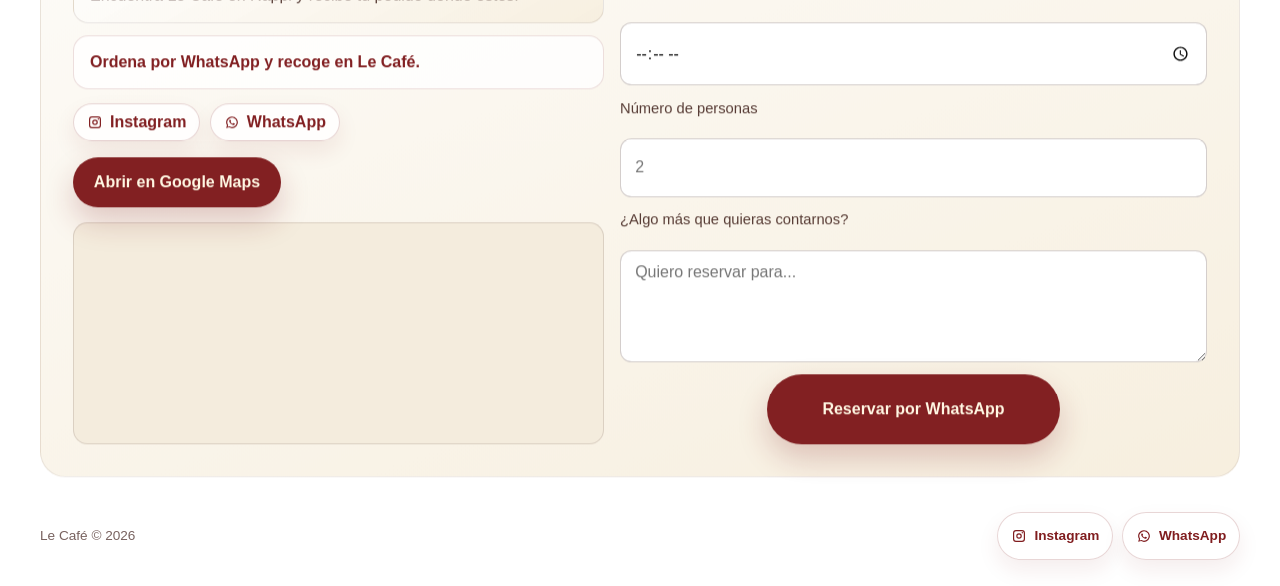
==== commit ec4bfab1: "SEO y AEO confgurado" ====
--- a/index.html
+++ b/index.html
@@ -80,7 +80,7 @@
             {
               "@type": "MenuItem",
               "name": "Dulce Desvelo",
-              "description": "Agua de horchata casera de arroz con un toque de cafe y canela ahumada.",
+              "description": "Agua de horchata casera de arroz con un toque de cafe y canela ahumada. Dulce y suave.",
               "offers": {
                 "@type": "Offer",
                 "price": "69",
@@ -90,7 +90,7 @@
             {
               "@type": "MenuItem",
               "name": "Carajillo",
-              "description": "Con leche o sin ella, sin alcohol y con caracter. Perfil limpio y elegante.",
+              "description": "Sin Alcohol. Con leche o sin ella, pero siempre con caracter. Perfumado con romero fresco de nuestro jardín. Una versión limpia, elegante y deliciosa de este clásico rebelde.",
               "offers": {
                 "@type": "Offer",
                 "price": "69",
@@ -129,7 +129,44 @@
                 "price": "57",
                 "priceCurrency": "MXN"
               }
+            },
+            {
+              "@type": "MenuItem",
+              "name": "Le",
+              "description": "12 oz",
+              "offers": {
+                "@type": "Offer",
+                "price": "92",
+                "priceCurrency": "MXN"
+              }
+            },
+            {
+              "@type": "MenuItem",
+              "name": "Big Le",
+              "description": "16 oz",
+              "offers": {
+                "@type": "Offer",
+                "price": "99",
+                "priceCurrency": "MXN"
+              }
             }
+          ]
+        },
+        {
+          "@type": "MenuSection",
+          "name": "Frappe",
+          "hasMenuItem": [
+            { "@type": "MenuItem", "name": "Mazapán", "description": "16 oz", "offers": { "@type": "Offer", "price": "89", "priceCurrency": "MXN" } },
+            { "@type": "MenuItem", "name": "Taro", "description": "16 oz", "offers": { "@type": "Offer", "price": "89", "priceCurrency": "MXN" } },
+            { "@type": "MenuItem", "name": "Chai", "description": "16 oz", "offers": { "@type": "Offer", "price": "89", "priceCurrency": "MXN" } },
+            { "@type": "MenuItem", "name": "Matcha", "description": "16 oz", "offers": { "@type": "Offer", "price": "89", "priceCurrency": "MXN" } },
+            { "@type": "MenuItem", "name": "Cookies and cream", "description": "16 oz", "offers": { "@type": "Offer", "price": "89", "priceCurrency": "MXN" } },
+            { "@type": "MenuItem", "name": "Chocolate", "description": "16 oz", "offers": { "@type": "Offer", "price": "89", "priceCurrency": "MXN" } },
+            { "@type": "MenuItem", "name": "Café con cacao", "description": "16 oz", "offers": { "@type": "Offer", "price": "89", "priceCurrency": "MXN" } },
+            { "@type": "MenuItem", "name": "Café caramelo", "description": "16 oz", "offers": { "@type": "Offer", "price": "89", "priceCurrency": "MXN" } },
+            { "@type": "MenuItem", "name": "Café", "description": "16 oz", "offers": { "@type": "Offer", "price": "85", "priceCurrency": "MXN" } },
+            { "@type": "MenuItem", "name": "Café con chocolate", "description": "16 oz", "offers": { "@type": "Offer", "price": "89", "priceCurrency": "MXN" } },
+            { "@type": "MenuItem", "name": "Malteada de vainilla", "description": "16 oz", "offers": { "@type": "Offer", "price": "99", "priceCurrency": "MXN" } }
           ]
         },
         {
@@ -344,9 +381,10 @@
           </div>
 
           <nav id="menu-opciones" class="menu-tabs" aria-label="Ir a una categoria del menu">
-            <a class="menu-tab" href="#menu-solo">Especialidades de la casa <span>7</span></a>
-            <a class="menu-tab" href="#menu-calientes">Bebidas calientes <span>16</span></a>
+            <a class="menu-tab" href="#menu-solo">Especialidades de la casa <span>5</span></a>
+            <a class="menu-tab" href="#menu-calientes">Bebidas calientes <span>18</span></a>
             <a class="menu-tab" href="#menu-frios">Bebidas frías <span>10</span></a>
+            <a class="menu-tab" href="#menu-frappe">Frappe <span>11</span></a>
             <a class="menu-tab" href="#menu-alimentos">Alimentos <span>3</span></a>
             <a class="menu-tab" href="#menu-otros">Otras bebidas <span>3</span></a>
             <a class="menu-tab" href="#menu-bolsa">Café para llevar a casa <span>4</span></a>
@@ -367,55 +405,41 @@
                 <p class="menu-kicker">Especialidades</p>
                 <h3 id="menu-heading-solo">Especialidades de la casa</h3>
               </div>
-              <span class="menu-count" data-menu-count>7 opciones</span>
+              <span class="menu-count" data-menu-count>5 opciones</span>
             </div>
             <ul class="menu-list">
-              <li class="menu-row menu-row-rich" data-menu-item data-has-coffee="no" data-name="Recuerdo de hogar">
-                <div class="menu-row-main">
-                  <div class="menu-row-head"><span>Recuerdo de hogar</span><em>Especial</em></div>
-                  <p>Chocolate caliente 100% cacao natural acompanado de pan de concha tradicional.</p>
-                </div>
-                <strong>$65</strong>
-              </li>
-              <li class="menu-row menu-row-rich" data-menu-item data-has-coffee="no" data-name="Cocotazo">
-                <div class="menu-row-main">
-                  <div class="menu-row-head"><span>Cocotazo</span><em>Especial</em></div>
-                  <p>Atole de coco natural con ralladura fina de coco. Cremoso, dulce y reconfortante.</p>
-                </div>
-                <strong>$45</strong>
-              </li>
               <li class="menu-row menu-row-rich" data-menu-item data-has-coffee="no" data-name="Tierra Viva">
                 <div class="menu-row-main">
                   <div class="menu-row-head"><span>Tierra Viva</span><em>Especial</em></div>
-                  <p>Mezcla de naranja, toronja, limon y tamarindo con agua mineral. 100% natural.</p>
+                  <p>Una mezcla vibrante natural de naranja, toronja, limón y tamarindo; con agua mineral, chispeante y refrescante.</p>
+                </div>
+                <strong>$85</strong>
+              </li>
+              <li class="menu-row menu-row-rich" data-menu-item data-has-coffee="yes" data-name="Dulce Desvelo">
+                <div class="menu-row-main">
+                  <div class="menu-row-head"><span>Dulce Desvelo</span><em>Con cafe</em></div>
+                  <p>Agua de horchata casera de arroz con un toque de cafe y canela ahumada. Dulce y suave.</p>
                 </div>
                 <strong>$69</strong>
               </li>
-              <li class="menu-row menu-row-rich" data-menu-item data-has-coffee="yes" data-name="Dulce Desvelo">
-                <div class="menu-row-main">
-                  <div class="menu-row-head"><span>Dulce Desvelo</span><em>Con cafe</em></div>
-                  <p>Agua de horchata casera de arroz con un toque de cafe y canela ahumada.</p>
+              <li class="menu-row menu-row-rich" data-menu-item data-has-coffee="yes" data-name="Carajillo">
+                <div class="menu-row-main">
+                  <div class="menu-row-head"><span>Carajillo!</span><em>Con cafe</em></div>
+                  <p>Sin Alcohol. Con leche o sin ella, pero siempre con caracter. Perfumado con romero fresco de nuestro jardín. Una versión limpia, elegante y deliciosa de este clásico rebelde.</p>
                 </div>
                 <strong>$69</strong>
               </li>
-              <li class="menu-row menu-row-rich" data-menu-item data-has-coffee="yes" data-name="Carajillo">
-                <div class="menu-row-main">
-                  <div class="menu-row-head"><span>Carajillo!</span><em>Con cafe</em></div>
-                  <p>Con leche o sin ella, sin alcohol y con caracter. Perfil limpio y elegante.</p>
-                </div>
-                <strong>$69</strong>
-              </li>
               <li class="menu-row menu-row-rich" data-menu-item data-has-coffee="no" data-name="PepiJal">
                 <div class="menu-row-main">
                   <div class="menu-row-head"><span>PepiJal</span><em>Especial</em></div>
-                  <p>Pepino, limon y jalapeno. Refrescante, atrevido y con un toque de picor.</p>
+                  <p>Pepino, limon y jalapeno. Refrescante y atrevido. Un beso de limón, un toque de picor y pura frescura en cada sorbo.</p>
                 </div>
                 <strong>$64</strong>
               </li>
               <li class="menu-row menu-row-rich" data-menu-item data-has-coffee="no" data-name="Las Chulas">
                 <div class="menu-row-main">
                   <div class="menu-row-head"><span>Las Chulas</span><em>Especial</em></div>
-                  <p>Limonadas y naranjadas con jugo natural. Dulces, citricas y sabrosas.</p>
+                  <p>Limonadas y naranjadas hechas con jugo natural. Dulces, citricas y encantadoras. Así son ellas, frías y sabrosas</p>
                 </div>
                 <strong>$45</strong>
               </li>
@@ -429,7 +453,7 @@
                 <p class="menu-kicker">Favoritos clásicos</p>
                 <h3 id="menu-heading-calientes">Bebidas calientes</h3>
               </div>
-              <span class="menu-count" data-menu-count>16 opciones</span>
+              <span class="menu-count" data-menu-count>18 opciones</span>
             </div>
             <ul class="menu-list">
               <li class="menu-row" data-menu-item data-has-coffee="yes" data-name="Espresso" data-mobile-size="1 oz"><span>Espresso</span><em>1 oz</em><strong>$20</strong></li>
@@ -448,6 +472,8 @@
               <li class="menu-row" data-menu-item data-has-coffee="no" data-name="Chai" data-mobile-size="16 oz"><span>Chai</span><em>16 oz</em><strong>$75</strong></li>
               <li class="menu-row" data-menu-item data-has-coffee="no" data-name="Matcha" data-mobile-size="16 oz"><span>Matcha</span><em>16 oz</em><strong>$79</strong></li>
               <li class="menu-row" data-menu-item data-has-coffee="no" data-name="Te" data-mobile-size="16 oz"><span>Te</span><em>16 oz</em><strong>$30</strong></li>
+              <li class="menu-row" data-menu-item data-has-coffee="yes" data-name="Le" data-mobile-size="12 oz"><span>Le</span><em>12 oz</em><strong>$92</strong></li>
+              <li class="menu-row" data-menu-item data-has-coffee="yes" data-name="Big Le" data-mobile-size="16 oz"><span>Big Le</span><em>16 oz</em><strong>$99</strong></li>
             </ul>
             <p class="menu-empty">No encontramos resultados. Prueba con otra búsqueda o cambia el filtro.</p>
           </section>
@@ -475,6 +501,30 @@
             <p class="menu-empty">No encontramos resultados. Prueba con otra búsqueda o cambia el filtro.</p>
           </section>
 
+          <section id="menu-frappe" class="menu-panel menu-panel-compact" data-menu-panel="frappe" aria-labelledby="menu-heading-frappe">
+            <div class="menu-panel-head">
+              <div>
+                <p class="menu-kicker">Cremosos y refrescantes</p>
+                <h3 id="menu-heading-frappe">Frappe</h3>
+              </div>
+              <span class="menu-count" data-menu-count>11 opciones</span>
+            </div>
+            <ul class="menu-list">
+              <li class="menu-row" data-menu-item data-has-coffee="no" data-name="Mazapán" data-mobile-size="16 oz"><span>Mazapán</span><em>16 oz</em><strong>$89</strong></li>
+              <li class="menu-row" data-menu-item data-has-coffee="no" data-name="Taro" data-mobile-size="16 oz"><span>Taro</span><em>16 oz</em><strong>$89</strong></li>
+              <li class="menu-row" data-menu-item data-has-coffee="no" data-name="Chai" data-mobile-size="16 oz"><span>Chai</span><em>16 oz</em><strong>$89</strong></li>
+              <li class="menu-row" data-menu-item data-has-coffee="no" data-name="Matcha" data-mobile-size="16 oz"><span>Matcha</span><em>16 oz</em><strong>$89</strong></li>
+              <li class="menu-row" data-menu-item data-has-coffee="no" data-name="Cookies and cream" data-mobile-size="16 oz"><span>Cookies and cream</span><em>16 oz</em><strong>$89</strong></li>
+              <li class="menu-row" data-menu-item data-has-coffee="no" data-name="Chocolate" data-mobile-size="16 oz"><span>Chocolate</span><em>16 oz</em><strong>$89</strong></li>
+              <li class="menu-row" data-menu-item data-has-coffee="yes" data-name="Café con cacao" data-mobile-size="16 oz"><span>Café con cacao</span><em>16 oz</em><strong>$89</strong></li>
+              <li class="menu-row" data-menu-item data-has-coffee="yes" data-name="Café caramelo" data-mobile-size="16 oz"><span>Café caramelo</span><em>16 oz</em><strong>$89</strong></li>
+              <li class="menu-row" data-menu-item data-has-coffee="yes" data-name="Café" data-mobile-size="16 oz"><span>Café</span><em>16 oz</em><strong>$85</strong></li>
+              <li class="menu-row" data-menu-item data-has-coffee="yes" data-name="Café con chocolate" data-mobile-size="16 oz"><span>Café con chocolate</span><em>16 oz</em><strong>$89</strong></li>
+              <li class="menu-row" data-menu-item data-has-coffee="no" data-name="Malteada de vainilla" data-mobile-size="16 oz"><span>Malteada de vainilla</span><em>16 oz</em><strong>$99</strong></li>
+            </ul>
+            <p class="menu-empty">No encontramos resultados. Prueba con otra búsqueda o cambia el filtro.</p>
+          </section>
+
           <section id="menu-alimentos" class="menu-panel" data-menu-panel="alimentos" aria-labelledby="menu-heading-alimentos">
             <div class="menu-panel-head">
               <div>
@@ -518,9 +568,9 @@
               <span class="menu-count" data-menu-count>3 opciones</span>
             </div>
             <ul class="menu-list">
-              <li class="menu-row" data-menu-item data-has-coffee="no" data-name="Sodas"><span>Sodas</span><em></em><strong>$43</strong></li>
-              <li class="menu-row" data-menu-item data-has-coffee="no" data-name="TopoChico"><span>TopoChico</span><em></em><strong>$35</strong></li>
-              <li class="menu-row" data-menu-item data-has-coffee="no" data-name="Coca Cola"><span>Coca Cola</span><em></em><strong>$36</strong></li>
+              <li class="menu-row" data-menu-item data-has-coffee="no" data-name="Jugos"><span>Jugos</span><em></em><strong>$35</strong></li>
+              <li class="menu-row" data-menu-item data-has-coffee="no" data-name="Topo Chico"><span>Topo Chico</span><em></em><strong>$36</strong></li>
+              <li class="menu-row" data-menu-item data-has-coffee="no" data-name="Coca Cola"><span>Coca Cola</span><em></em><strong>$35</strong></li>
             </ul>
             <p class="menu-empty">No encontramos resultados. Prueba con otra búsqueda o cambia el filtro.</p>
           </section>
--- a/styles.css
+++ b/styles.css
@@ -696,6 +696,7 @@
 #menu-solo .menu-row strong,
 #menu-calientes .menu-row strong,
 #menu-frios .menu-row strong,
+#menu-frappe .menu-row strong,
 #menu-alimentos .menu-row strong,
 #menu-otros .menu-row strong {
   min-width: 3.5rem;
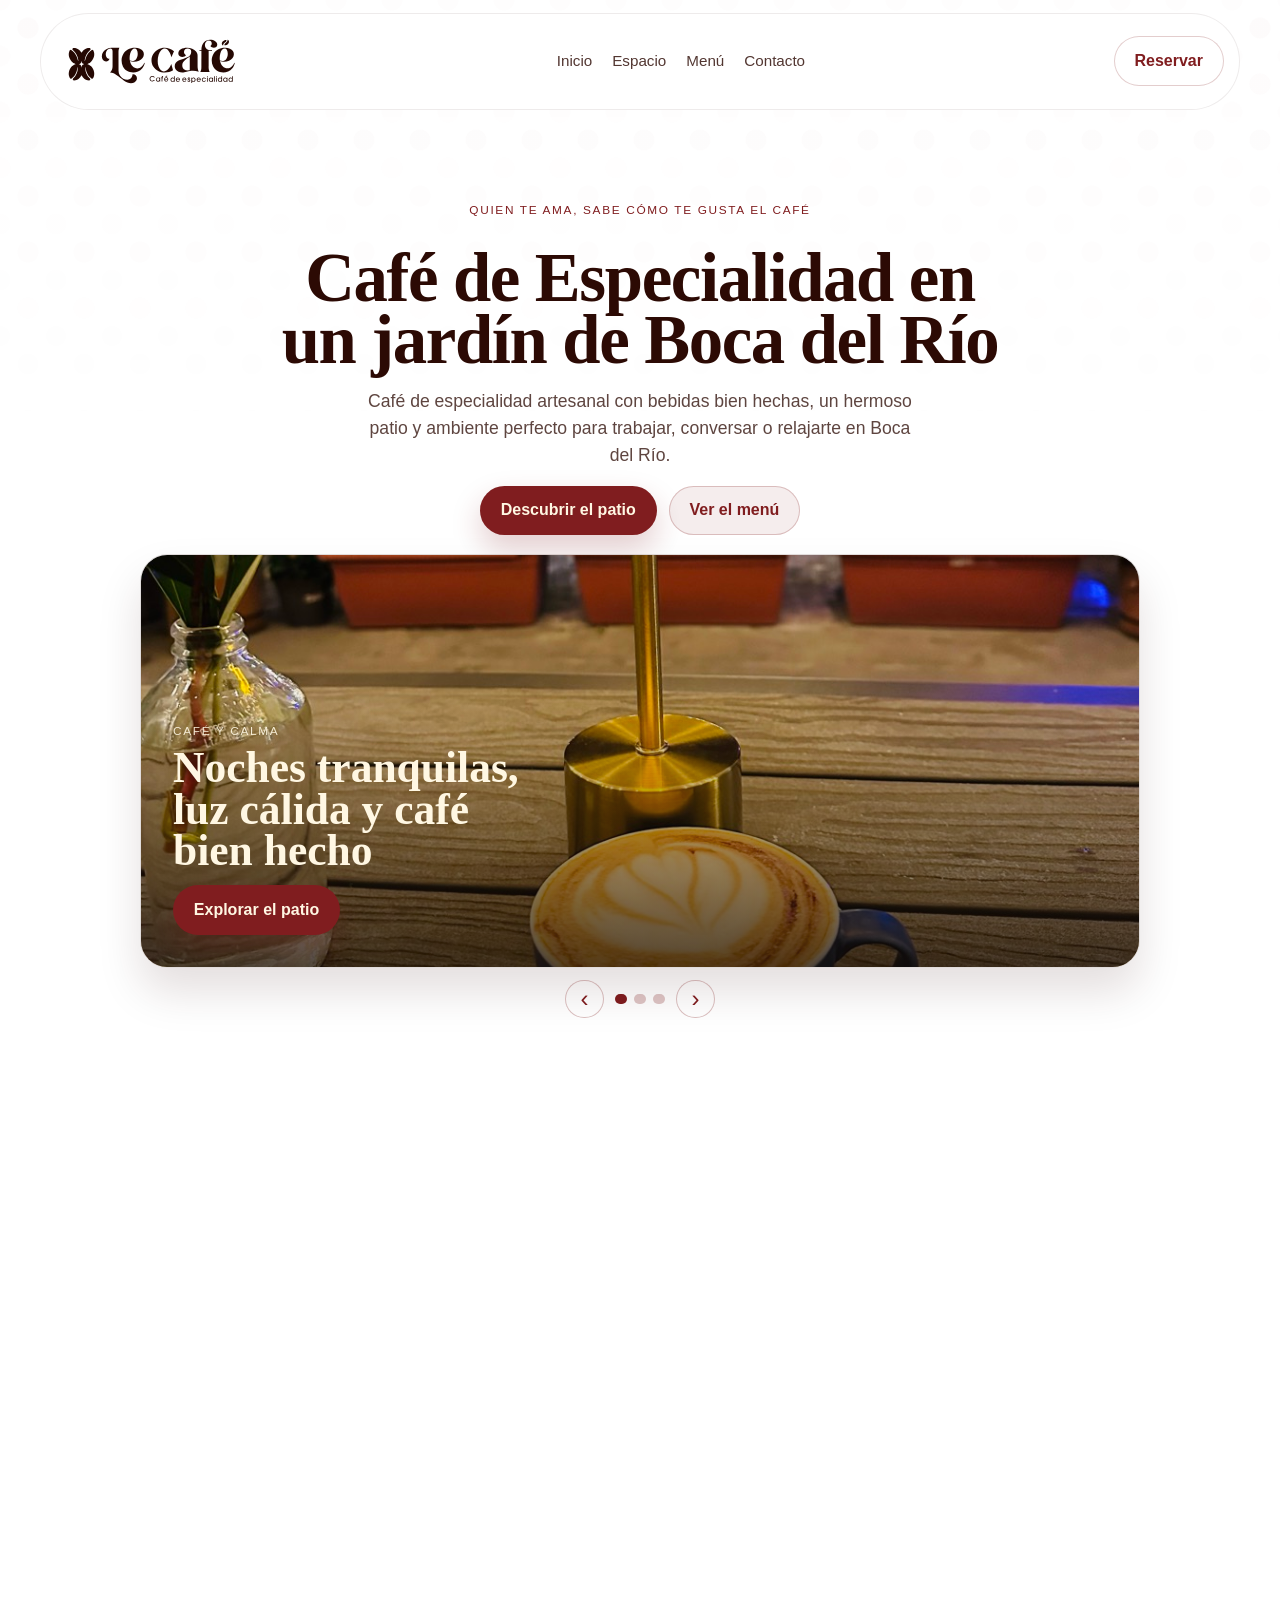
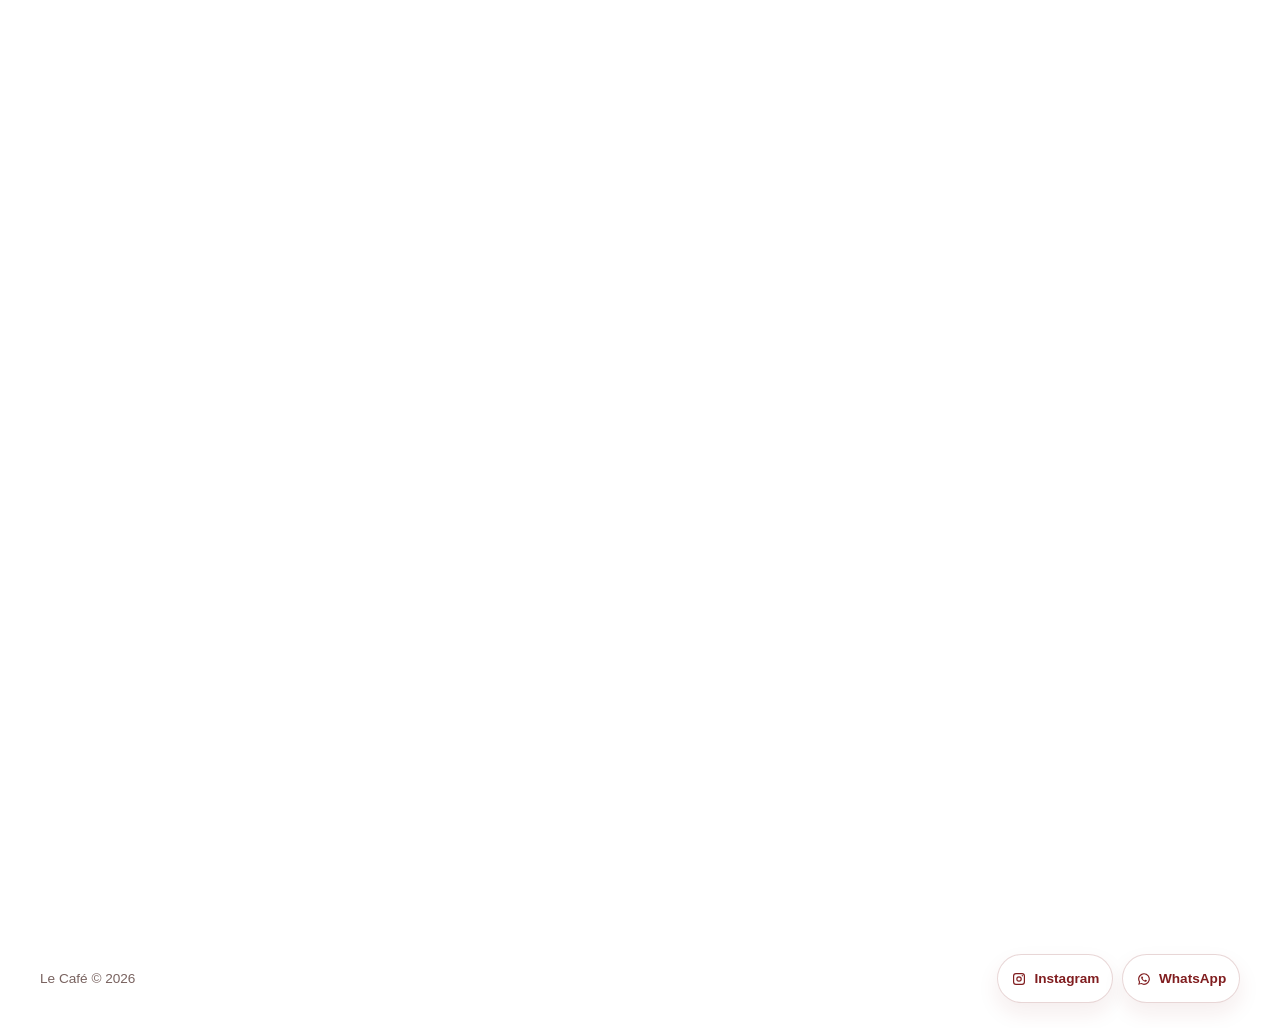
==== commit 6268c277: "afinación SEO/AEO de Ubicación Boca del Rio con Veracruz, México. Se agregaron redirecciones y se op" ====
--- a/index.html
+++ b/index.html
@@ -4,10 +4,10 @@
   <meta charset="UTF-8" />
   <meta name="viewport" content="width=device-width, initial-scale=1.0" />
 
-  <title>Le Café - Café de Especialidad en Boca del Río | Veracruz</title>
-  <meta name="description" content="Café de especialidad en Boca del Río con jardín y patio. Bebidas artesanales, alimentos, juegos y espacio para trabajar. Abierto viernes a lunes.">
-  <meta name="keywords" content="café de especialidad Boca del Río, café Veracruz, café para trabajar, café con jardín, especialidad café Boca del Río">
-  <link rel="canonical" href="https://www.lecafe.mx/" />
+  <title>Le Café | Café de Especialidad y Jardín en Boca del Río, Veracruz</title>
+  <meta name="description" content="Le Café — café de especialidad artesanal con patio y jardín en Boca del Río, Veracruz. Bebidas de autor, café en grano (Coatepec, Ixhuacán, Oaxaca, Guerrero), alimentos, juegos de mesa y espacio para trabajar. Horario: Vie–Lun 18:00–23:00.">
+  <meta name="keywords" content="Le Café, café de especialidad, Boca del Río, Veracruz, patio, jardín, café en grano, Coatepec, Ixhuacán, Oaxaca, Guerrero">
+  <link rel="canonical" href="https://lecafe.mx/" />
 
   <meta
     http-equiv="Content-Security-Policy"
@@ -26,198 +26,96 @@
   />
   <link rel="stylesheet" href="./styles.css?v=20260315-3" />
 
-  <!-- Schema Markup JSON-LD -->
+  <!-- Primary JSON-LD: CafeOrCoffeeShop + FAQ for AEO/RAG -->
   <script type="application/ld+json">
   {
     "@context": "https://schema.org",
-    "@type": "Restaurant",
-    "name": "Le Café",
-    "image": "https://www.lecafe.mx/assets/logos/logo_Coffee_H.svg",
-    "description": "Café de especialidad con jardín y patio en Boca del Río. Bebidas bien hechas, alimentos, juegos de mesa y un ambiente para relajarse.",
-    "url": "https://www.lecafe.mx",
-    "telephone": "+522294334031",
-    "address": {
-      "@type": "PostalAddress",
-      "streetAddress": "Isauro Acosta 311",
-      "addressLocality": "Boca del Río",
-      "addressRegion": "Veracruz",
-      "postalCode": "94297",
-      "addressCountry": "MX"
-    },
-    "geo": {
-      "@type": "GeoCoordinates",
-      "latitude": "18.7898",
-      "longitude": "-96.1520"
-    },
-    "openingHoursSpecification": [
+    "@graph": [
       {
-        "@type": "OpeningHoursSpecification",
-        "dayOfWeek": ["Friday", "Saturday", "Sunday", "Monday"],
-        "opens": "18:00",
-        "closes": "23:00",
-        "validFrom": "2026-03-27"
-      }
-    ],
-    "priceRange": "$$",
-    "servesCuisine": "Coffee",
-    "sameAs": [
-      "https://www.instagram.com/le_cafe_especialidad",
-      "https://wa.me/522294334031"
-    ],
-    "aggregateRating": {
-      "@type": "AggregateRating",
-      "ratingValue": "4.8",
-      "ratingCount": "48"
-    },
-    "hasMenu": {
-      "@type": "Menu",
-      "name": "Le Café Menu",
-      "hasMenuSection": [
-        {
-          "@type": "MenuSection",
-          "name": "Especialidades de la casa",
-          "hasMenuItem": [
-            {
-              "@type": "MenuItem",
-              "name": "Dulce Desvelo",
-              "description": "Agua de horchata casera de arroz con un toque de cafe y canela ahumada. Dulce y suave.",
-              "offers": {
-                "@type": "Offer",
-                "price": "69",
-                "priceCurrency": "MXN"
-              }
-            },
-            {
-              "@type": "MenuItem",
-              "name": "Carajillo",
-              "description": "Sin Alcohol. Con leche o sin ella, pero siempre con caracter. Perfumado con romero fresco de nuestro jardín. Una versión limpia, elegante y deliciosa de este clásico rebelde.",
-              "offers": {
-                "@type": "Offer",
-                "price": "69",
-                "priceCurrency": "MXN"
-              }
-            }
-          ]
+        "@type": "CafeOrCoffeeShop",
+        "name": "Le Café - Café de Especialidad",
+        "url": "https://lecafe.mx/",
+        "sameAs": [
+          "https://lecafe.com.mx",
+          "https://www.instagram.com/le_cafe_especialidad",
+          "https://maps.app.goo.gl/ACNYhi43NhBxyR7bA"
+        ],
+        "description": "Café de especialidad artesanal, bebidas de autor, alimentos y café en grano en un patio y jardín relajado en Boca del Río, Veracruz.",
+        "telephone": "+522294334031",
+        "address": {
+          "@type": "PostalAddress",
+          "streetAddress": "Isauro Acosta 311",
+          "addressLocality": "Boca del Río",
+          "addressRegion": "Veracruz",
+          "postalCode": "94297",
+          "addressCountry": "MX"
         },
-        {
-          "@type": "MenuSection",
-          "name": "Bebidas calientes",
-          "hasMenuItem": [
-            {
-              "@type": "MenuItem",
-              "name": "Espresso",
-              "offers": {
-                "@type": "Offer",
-                "price": "20",
-                "priceCurrency": "MXN"
-              }
-            },
-            {
-              "@type": "MenuItem",
-              "name": "Cappucino",
-              "offers": {
-                "@type": "Offer",
-                "price": "49",
-                "priceCurrency": "MXN"
-              }
-            },
-            {
-              "@type": "MenuItem",
-              "name": "Latte",
-              "offers": {
-                "@type": "Offer",
-                "price": "57",
-                "priceCurrency": "MXN"
-              }
-            },
-            {
-              "@type": "MenuItem",
-              "name": "Le",
-              "description": "12 oz",
-              "offers": {
-                "@type": "Offer",
-                "price": "92",
-                "priceCurrency": "MXN"
-              }
-            },
-            {
-              "@type": "MenuItem",
-              "name": "Big Le",
-              "description": "16 oz",
-              "offers": {
-                "@type": "Offer",
-                "price": "99",
-                "priceCurrency": "MXN"
-              }
-            }
-          ]
+        "geo": {
+          "@type": "GeoCoordinates",
+          "latitude": 19.0583,
+          "longitude": -96.1286
         },
-        {
-          "@type": "MenuSection",
-          "name": "Frappe",
-          "hasMenuItem": [
-            { "@type": "MenuItem", "name": "Mazapán", "description": "16 oz", "offers": { "@type": "Offer", "price": "89", "priceCurrency": "MXN" } },
-            { "@type": "MenuItem", "name": "Taro", "description": "16 oz", "offers": { "@type": "Offer", "price": "89", "priceCurrency": "MXN" } },
-            { "@type": "MenuItem", "name": "Chai", "description": "16 oz", "offers": { "@type": "Offer", "price": "89", "priceCurrency": "MXN" } },
-            { "@type": "MenuItem", "name": "Matcha", "description": "16 oz", "offers": { "@type": "Offer", "price": "89", "priceCurrency": "MXN" } },
-            { "@type": "MenuItem", "name": "Cookies and cream", "description": "16 oz", "offers": { "@type": "Offer", "price": "89", "priceCurrency": "MXN" } },
-            { "@type": "MenuItem", "name": "Chocolate", "description": "16 oz", "offers": { "@type": "Offer", "price": "89", "priceCurrency": "MXN" } },
-            { "@type": "MenuItem", "name": "Café con cacao", "description": "16 oz", "offers": { "@type": "Offer", "price": "89", "priceCurrency": "MXN" } },
-            { "@type": "MenuItem", "name": "Café caramelo", "description": "16 oz", "offers": { "@type": "Offer", "price": "89", "priceCurrency": "MXN" } },
-            { "@type": "MenuItem", "name": "Café", "description": "16 oz", "offers": { "@type": "Offer", "price": "85", "priceCurrency": "MXN" } },
-            { "@type": "MenuItem", "name": "Café con chocolate", "description": "16 oz", "offers": { "@type": "Offer", "price": "89", "priceCurrency": "MXN" } },
-            { "@type": "MenuItem", "name": "Malteada de vainilla", "description": "16 oz", "offers": { "@type": "Offer", "price": "99", "priceCurrency": "MXN" } }
-          ]
-        },
-        {
-          "@type": "MenuSection",
-          "name": "Café para llevar",
-          "hasMenuItem": [
-            {
-              "@type": "MenuItem",
-              "name": "Valle de Escol - Café de especialidad",
-              "description": "Azucar moscada, chocolate con leche y naranja. Cuerpo alto y cremoso. De Ixhuacan de los Reyes, Veracruz.",
-              "offers": {
-                "@type": "Offer",
-                "price": "710",
-                "priceCurrency": "MXN",
-                "availability": "https://schema.org/InStock"
-              }
-            }
+        "openingHoursSpecification": [
+          {
+            "@type": "OpeningHoursSpecification",
+            "dayOfWeek": ["Friday","Saturday","Sunday","Monday"],
+            "opens": "18:00",
+            "closes": "23:00"
+          }
+        ],
+        "servesCuisine": ["Specialty Coffee","Mexican Coffee","Artisanal Beverages","Snacks"],
+        "priceRange": "$$",
+        "amenityFeature": [
+          {"@type":"LocationFeatureSpecification","name":"Jardín/Terraza","value":true},
+          {"@type":"LocationFeatureSpecification","name":"Juegos de mesa","value":true},
+          {"@type":"LocationFeatureSpecification","name":"Ambiente para trabajar/relajación","value":true}
+        ],
+        "hasMenu": {
+          "@type": "Menu",
+          "url": "https://lecafe.mx/#menu",
+          "name": "Menú Le Café",
+          "hasMenuSection": [
+            {"@type":"MenuSection","name":"Especialidades de la casa"},
+            {"@type":"MenuSection","name":"Bebidas calientes"},
+            {"@type":"MenuSection","name":"Bebidas frías"},
+            {"@type":"MenuSection","name":"Frappe"},
+            {"@type":"MenuSection","name":"Café para llevar"}
           ]
         }
-      ]
-    }
+      },
+      {
+        "@type": "FAQPage",
+        "mainEntity": [
+          {
+            "@type": "Question",
+            "name": "¿Dónde está Le Café?",
+            "acceptedAnswer": { "@type": "Answer", "text": "Isauro Acosta 311, C.P. 94297, Boca del Río, Veracruz, México. Abrimos Viernes a Lunes de 18:00 a 23:00." }
+          },
+          {
+            "@type": "Question",
+            "name": "¿Qué orígenes de café ofrecen?",
+            "acceptedAnswer": { "@type": "Answer", "text": "Ofrecemos granos mexicanos: Coatepec, Ixhuacán, Oaxaca y Guerrero, disponibles en molido o en grano para llevar." }
+          },
+          {
+            "@type": "Question",
+            "name": "¿Puedo reservar o pedir para recoger?",
+            "acceptedAnswer": { "@type": "Answer", "text": "Puedes reservar por WhatsApp al +52 229 433 4031 o hacer pedido para recoger; también estamos en Rappi para entrega a domicilio." }
+          },
+          {
+            "@type": "Question",
+            "name": "¿Hay espacio al aire libre y juegos de mesa?",
+            "acceptedAnswer": { "@type": "Answer", "text": "Sí: contamos con un patio/jardín y una selección de juegos de mesa para quedarse a disfrutar." }
+          }
+        ]
+      }
+    ]
   }
   </script>
 
-  <!-- Organization Schema -->
-  <script type="application/ld+json">
-  {
-    "@context": "https://schema.org",
-    "@type": "Organization",
-    "name": "Le Café",
-    "url": "https://www.lecafe.mx",
-    "logo": "https://www.lecafe.mx/assets/logos/logo_Coffee_H.svg",
-    "description": "Café de especialidad, bebidas bien hechas y un patio para disfrutar sin prisa en Boca del Río, Veracruz.",
-    "sameAs": [
-      "https://www.instagram.com/le_cafe_especialidad",
-      "https://wa.me/522294334031"
-    ],
-    "contactPoint": {
-      "@type": "ContactPoint",
-      "contactType": "Customer Service",
-      "telephone": "+522294334031",
-      "areaServed": ["MX"],
-      "availableLanguage": ["es"]
-    }
-  }
-  </script>
-
   <!-- Open Graph Meta Tags -->
-  <meta property="og:type" content="business.business" />
-  <meta property="og:url" content="https://www.lecafe.mx/" />
-  <meta property="og:image" content="https://www.lecafe.mx/assets/patio/img_7801.jpg" />
+  <meta property="og:type" content="restaurant.restaurant" />
+  <meta property="og:url" content="https://lecafe.mx/" />
+  <meta property="og:image" content="https://lecafe.mx/assets/patio/img_7801.jpg" />
   <meta property="og:image:alt" content="Café servido en la terraza de Le Café Boca del Río" />
   <meta property="og:image:width" content="1200" />
   <meta property="og:image:height" content="630" />
@@ -227,13 +125,15 @@
 
   <!-- Twitter Card Meta Tags -->
   <meta name="twitter:card" content="summary_large_image" />
-  <meta name="twitter:title" content="Le Café | Café de Especialidad en Boca del Río" />
-  <meta name="twitter:description" content="Café de especialidad, bebidas bien hechas y un patio agradable. En Isauro Acosta 311, Boca del Río." />
-  <meta name="twitter:image" content="https://www.lecafe.mx/assets/patio/img_7801.jpg" />
+  <meta name="twitter:title" content="Le Café | Café de Especialidad y Jardín en Boca del Río, Veracruz" />
+  <meta name="twitter:description" content="Le Café — café de especialidad con patio y jardín en Boca del Río. Bebidas de autor, café en grano y menú para disfrutar en el patio." />
+  <meta name="twitter:image" content="https://lecafe.mx/assets/patio/img_7801.jpg" />
 
   <!-- Local SEO Meta Tags -->
-  <meta name="geo.position" content="18.7898;-96.1520" />
-  <meta name="ICBM" content="18.7898,-96.1520" />
+  <meta name="geo.region" content="MX-VER" />
+  <meta name="geo.placename" content="Boca del Río" />
+  <meta name="geo.position" content="19.0583;-96.1286" />
+  <meta name="ICBM" content="19.0583,-96.1286" />
 
   </head>
   <body>
@@ -703,6 +603,31 @@
           <strong>Viernes a lunes</strong>
           <p>6:00 p.m. a 11:00 p.m.</p>
         </article>
+      </section>
+
+      <section id="faq" class="faq reveal" aria-labelledby="faq-title">
+        <div class="section-head">
+          <p class="eyebrow">Preguntas frecuentes</p>
+          <h2 id="faq-title">Preguntas rápidas — Respuesta primero</h2>
+        </div>
+        <div class="faq-list">
+          <article class="faq-item">
+            <h3 class="faq-q">¿Dónde está Le Café?</h3>
+            <p class="faq-a">Respuesta: Isauro Acosta 311, C.P. 94297, Boca del Río, Veracruz, México. Abrimos Viernes a Lunes, 18:00–23:00.</p>
+          </article>
+          <article class="faq-item">
+            <h3 class="faq-q">¿Qué orígenes de café venden?</h3>
+            <p class="faq-a">Respuesta: Granos mexicanos de Coatepec, Ixhuacán, Oaxaca y Guerrero; disponibles en molido o en grano para llevar.</p>
+          </article>
+          <article class="faq-item">
+            <h3 class="faq-q">¿Puedo reservar o pedir para recoger?</h3>
+            <p class="faq-a">Respuesta: Sí — reserva por WhatsApp +52 229 433 4031 o pide por Rappi para entrega. También puedes usar el formulario de reserva en la web.</p>
+          </article>
+          <article class="faq-item">
+            <h3 class="faq-q">¿Hay jardín y juegos de mesa?</h3>
+            <p class="faq-a">Respuesta: Sí — contamos con patio/jardín y una selección de juegos de mesa para compartir mientras disfrutas tu bebida.</p>
+          </article>
+        </div>
       </section>
 
       <section id="contacto" class="contact reveal">
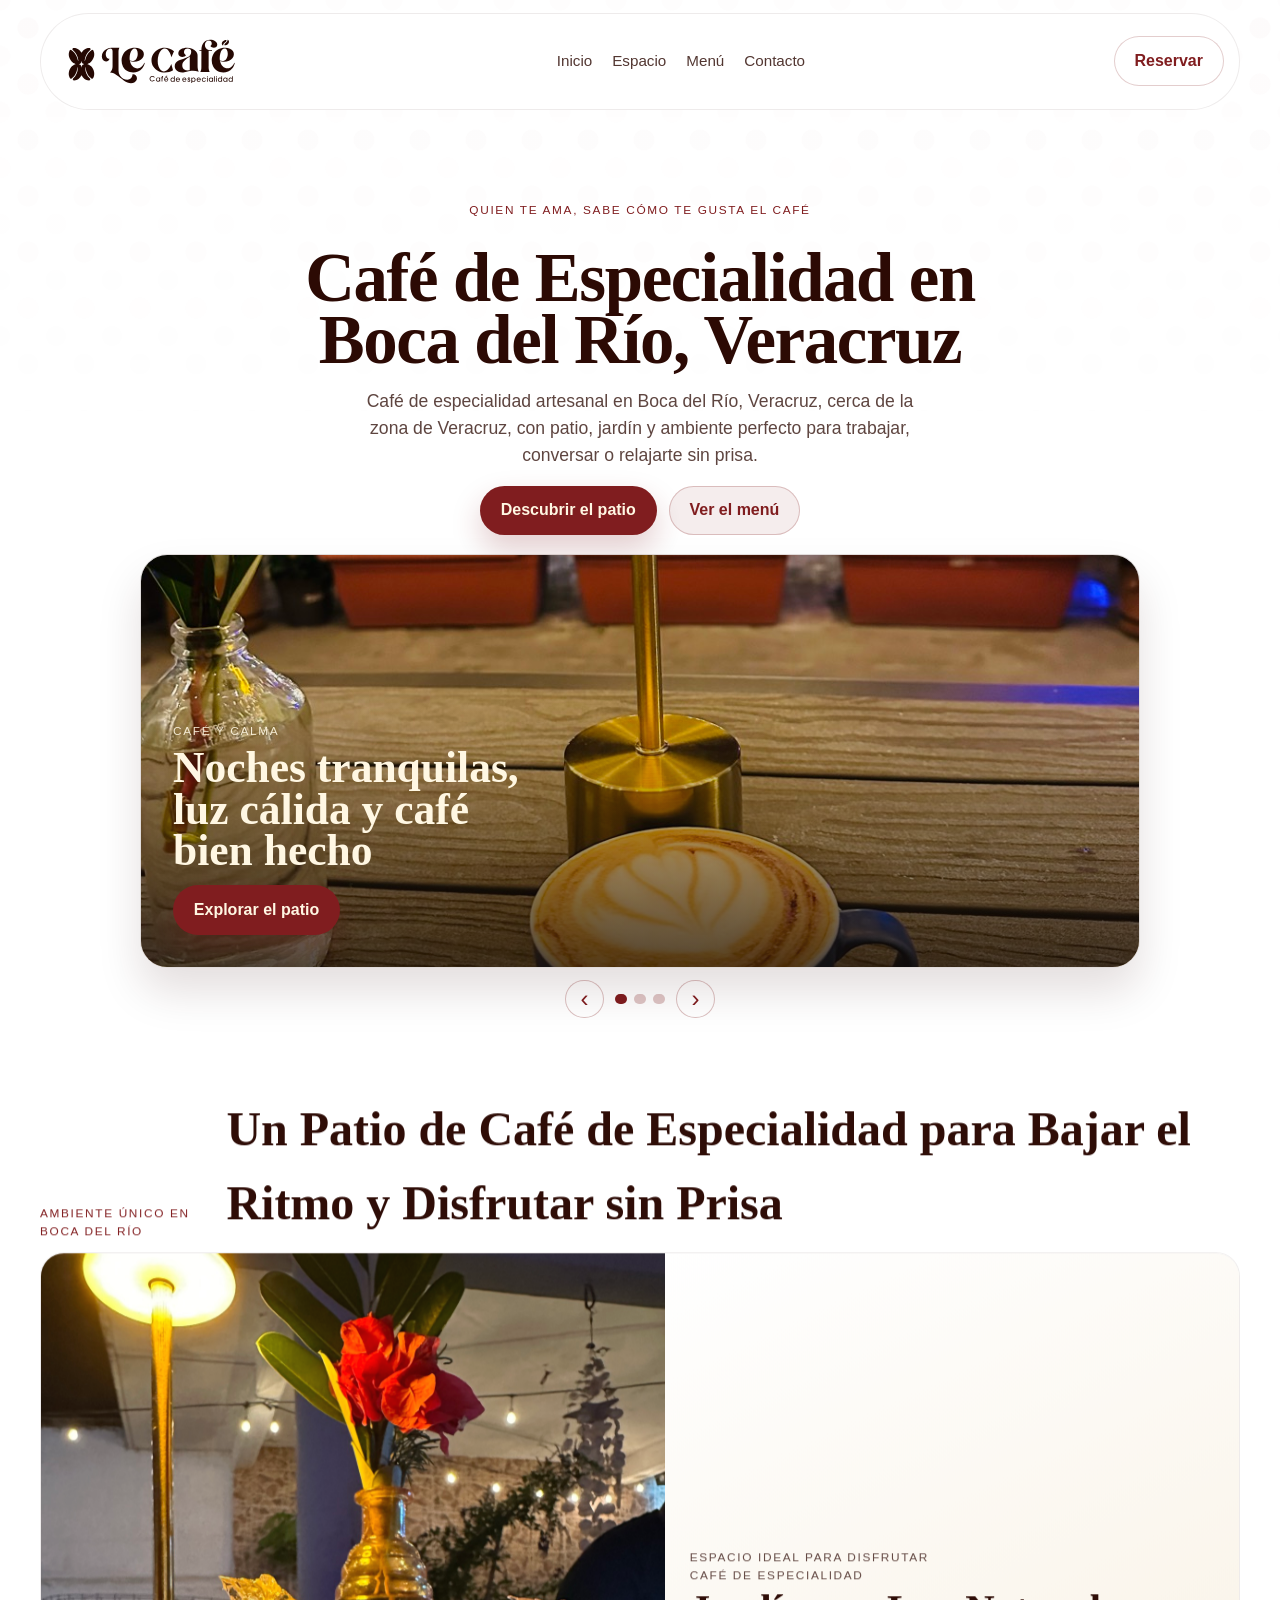
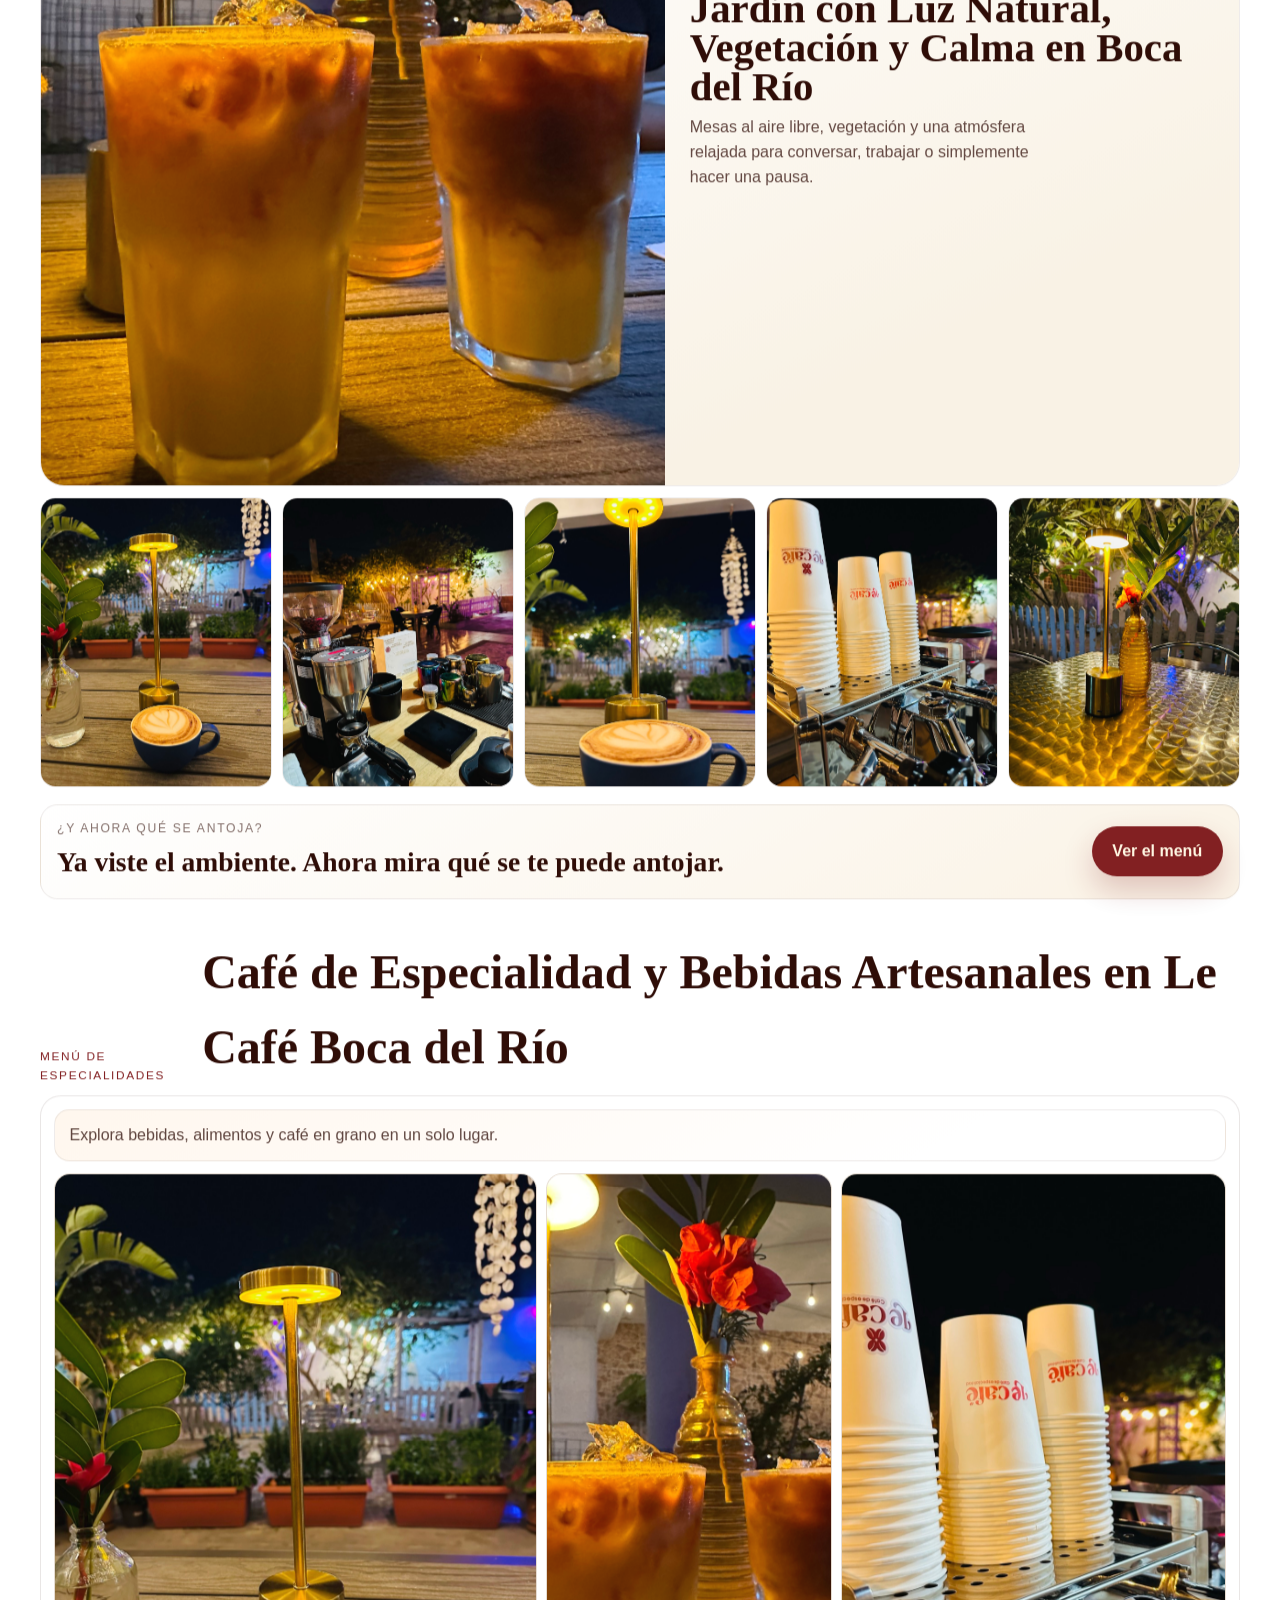
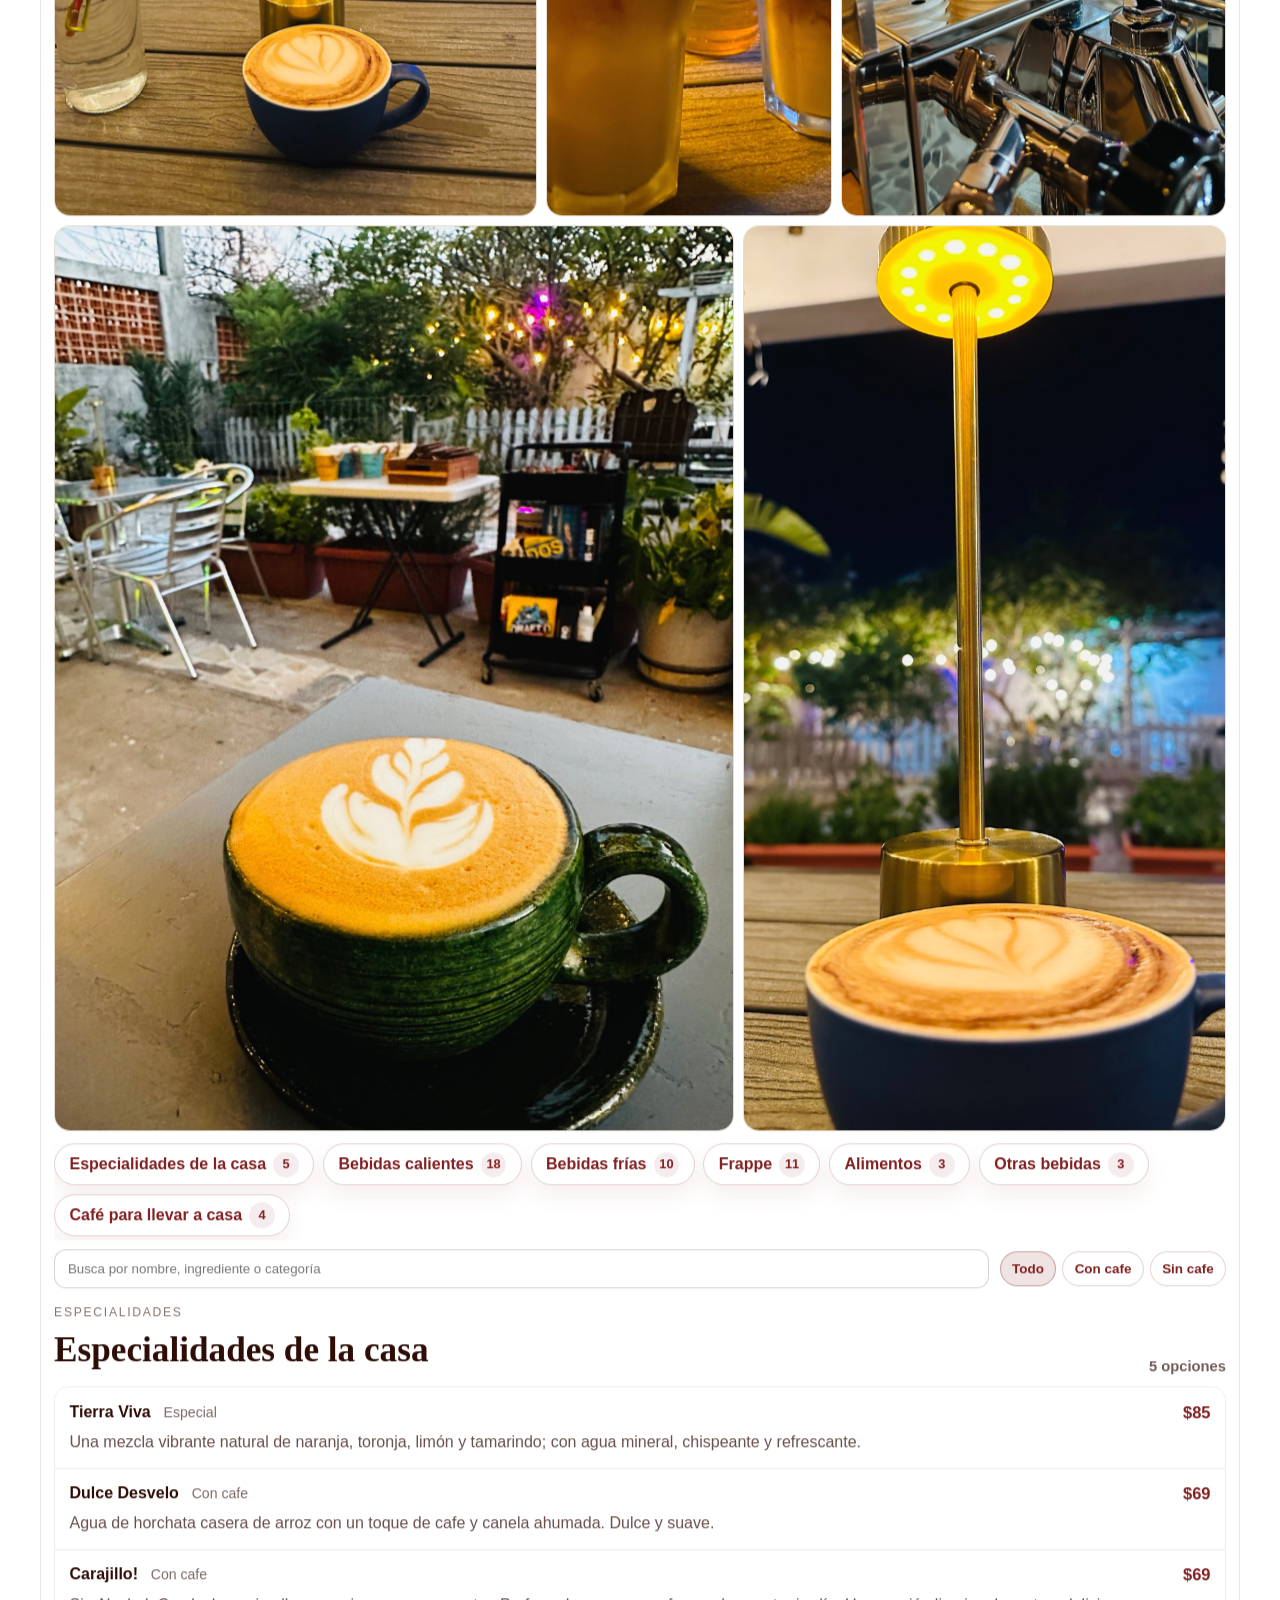
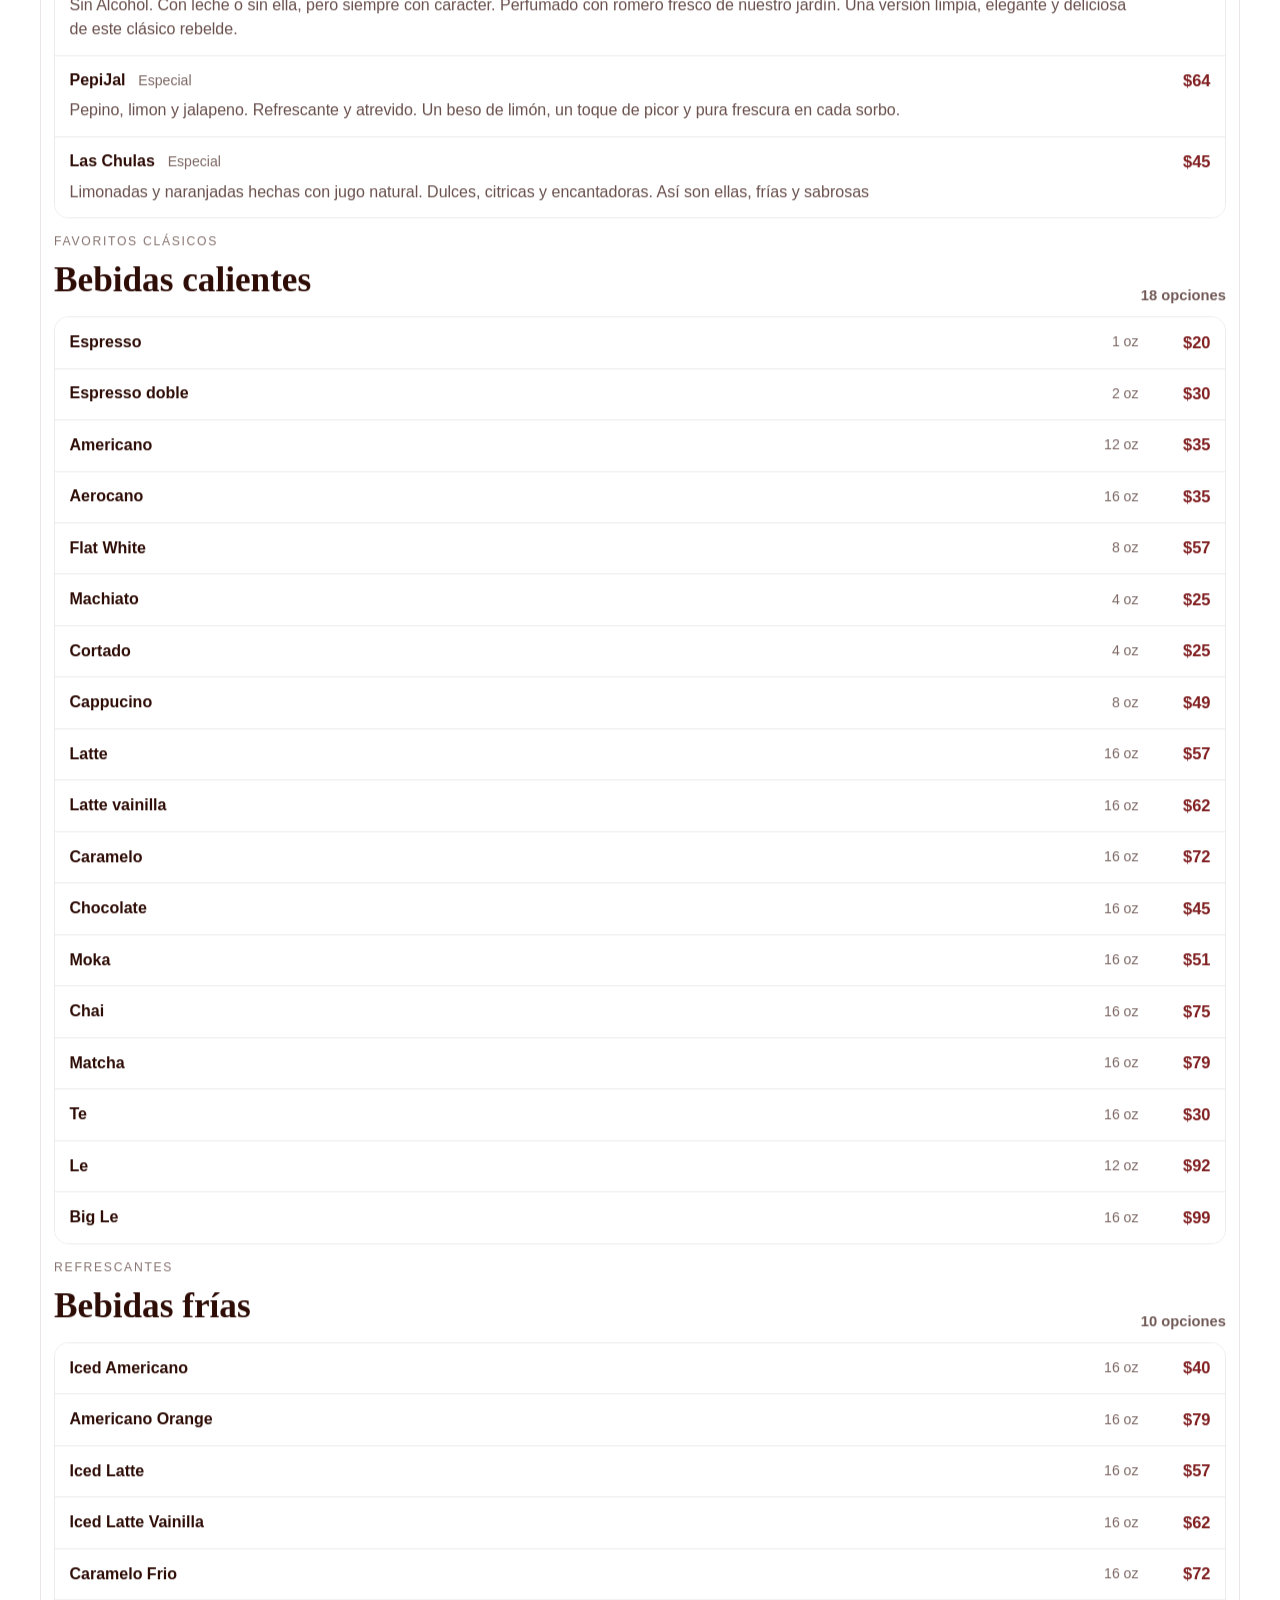
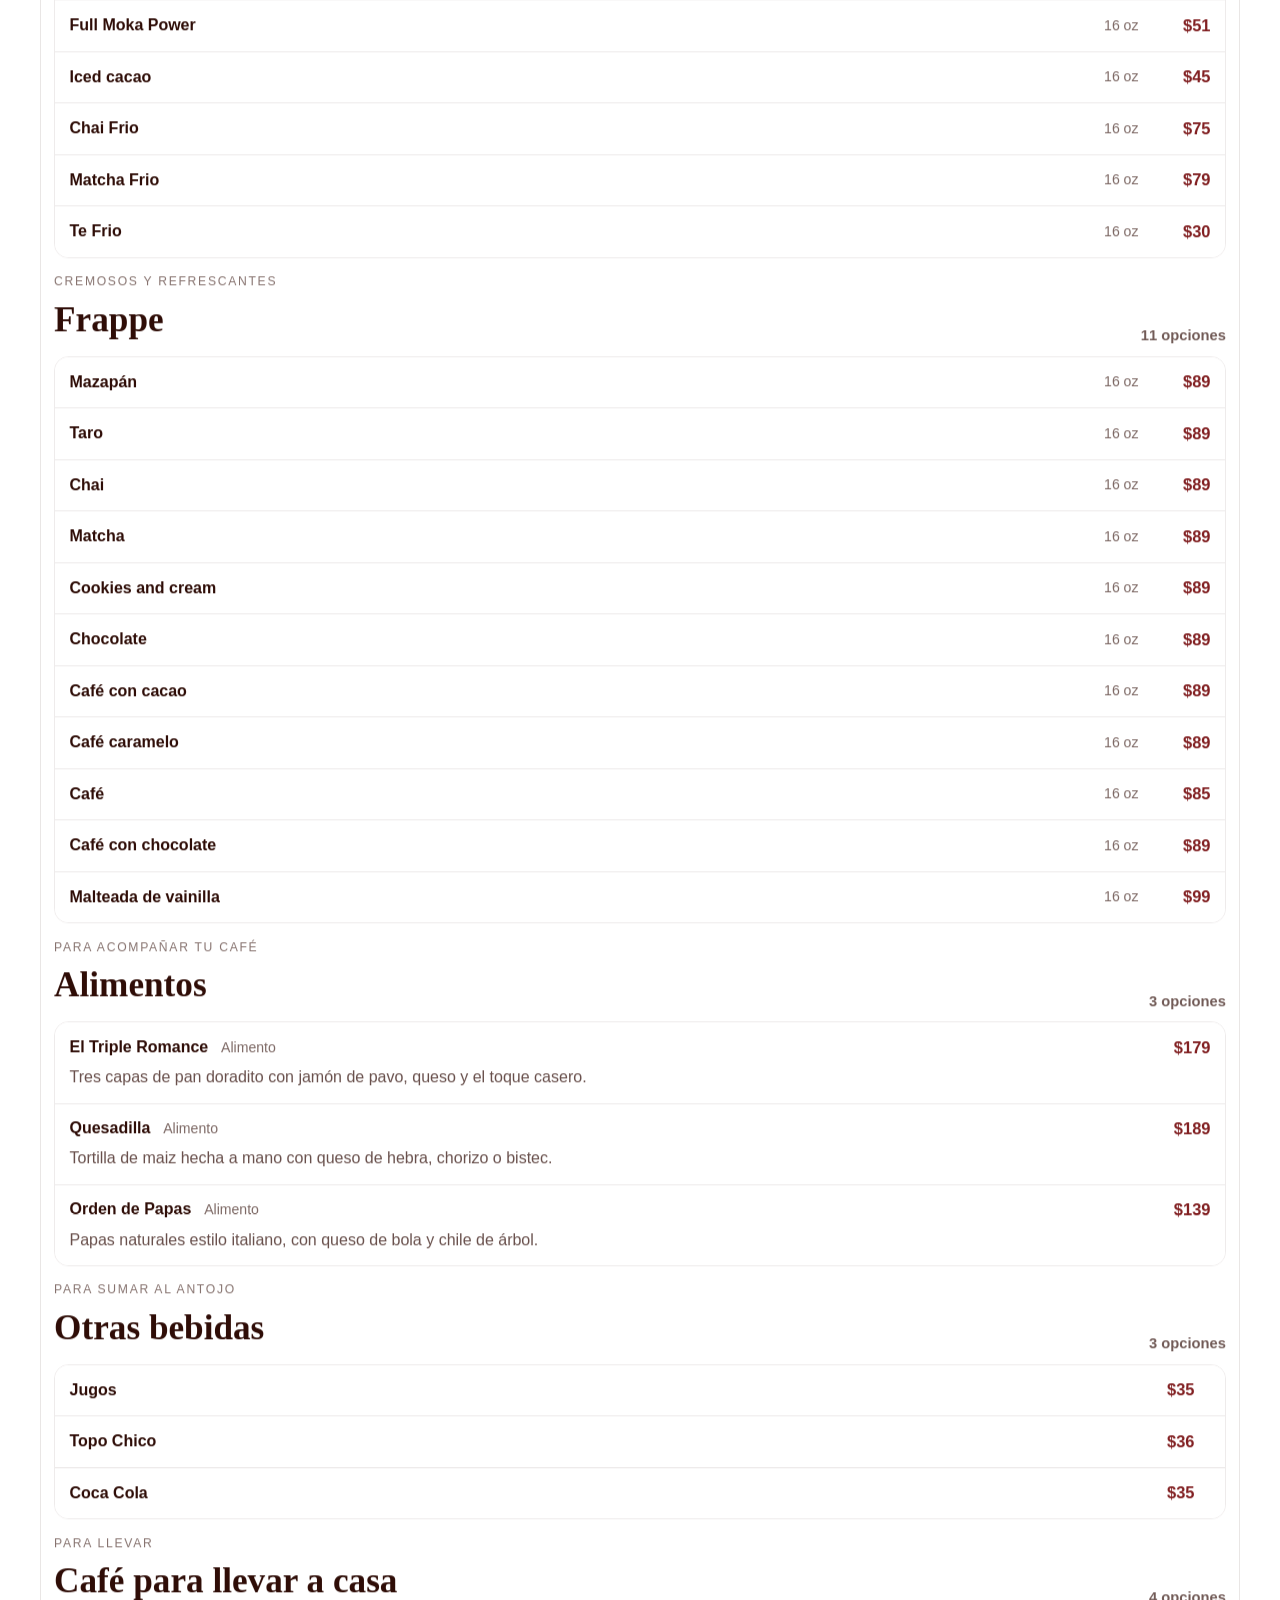
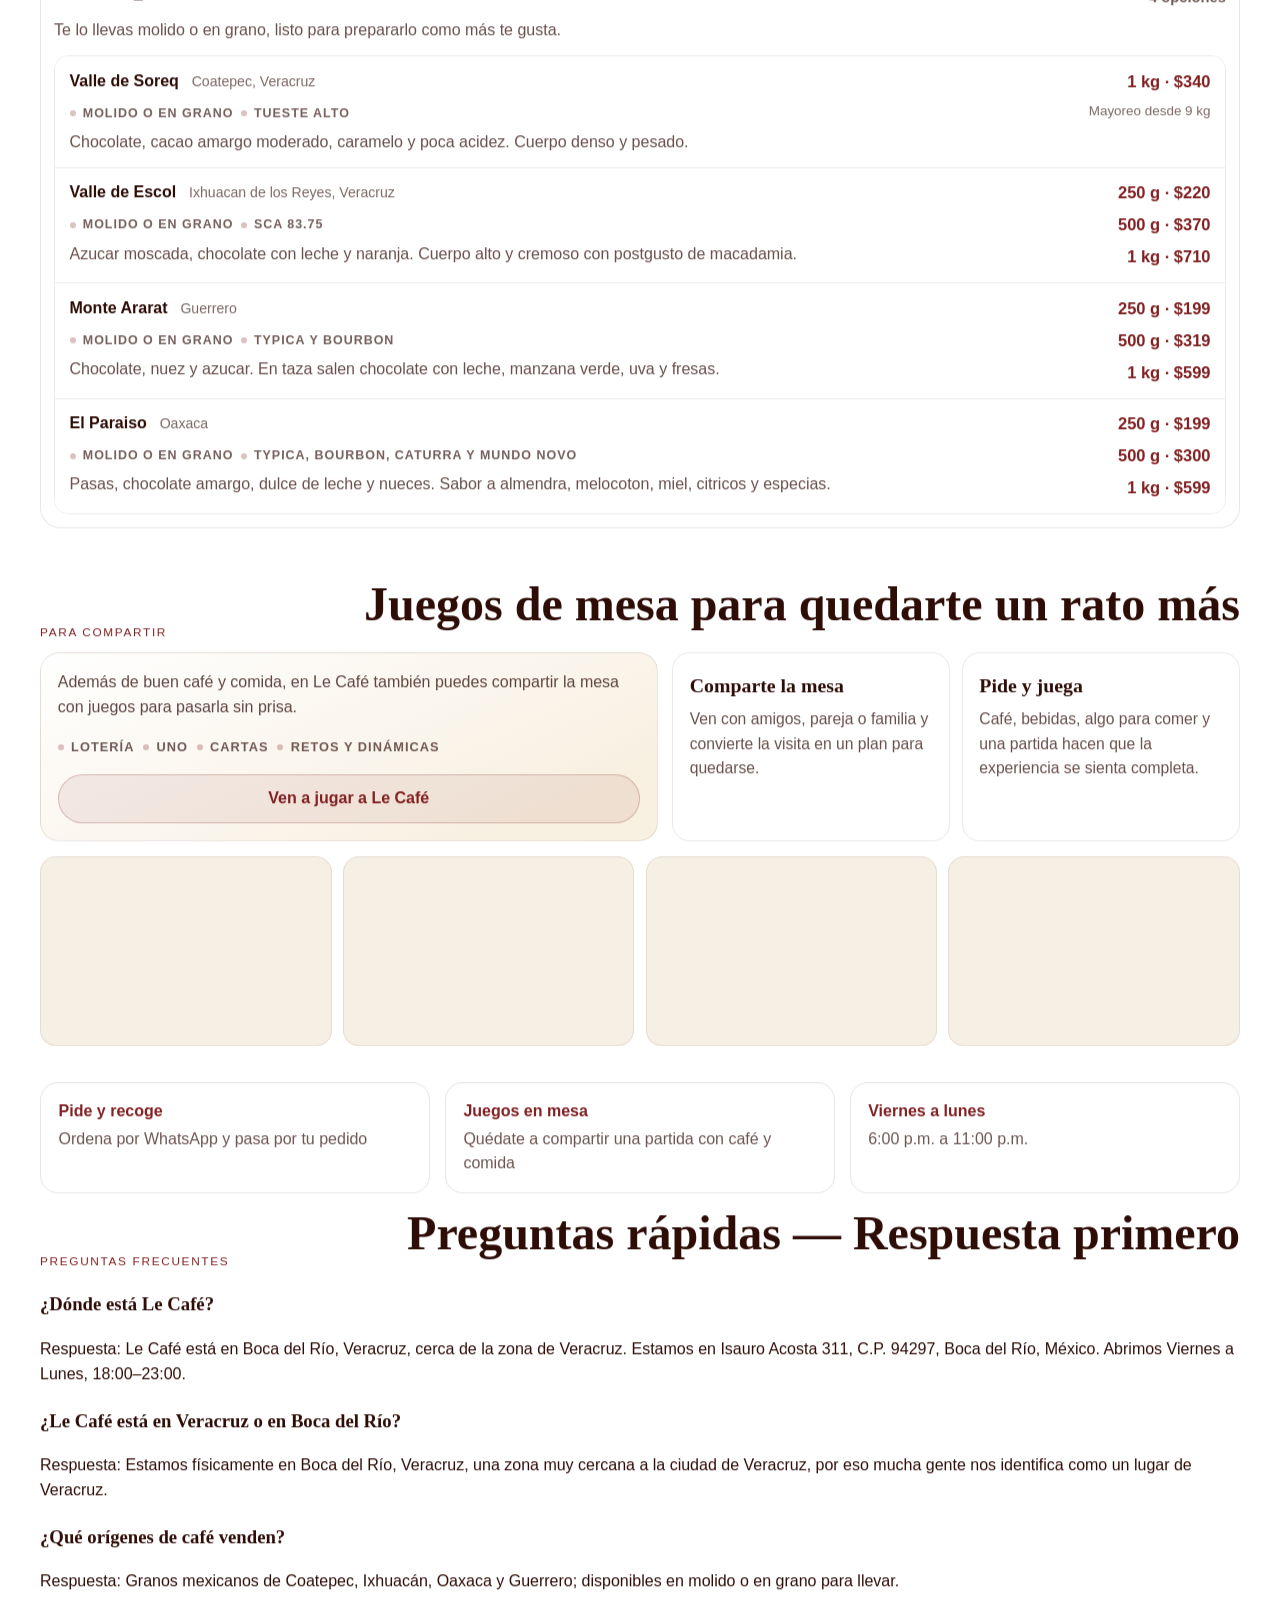
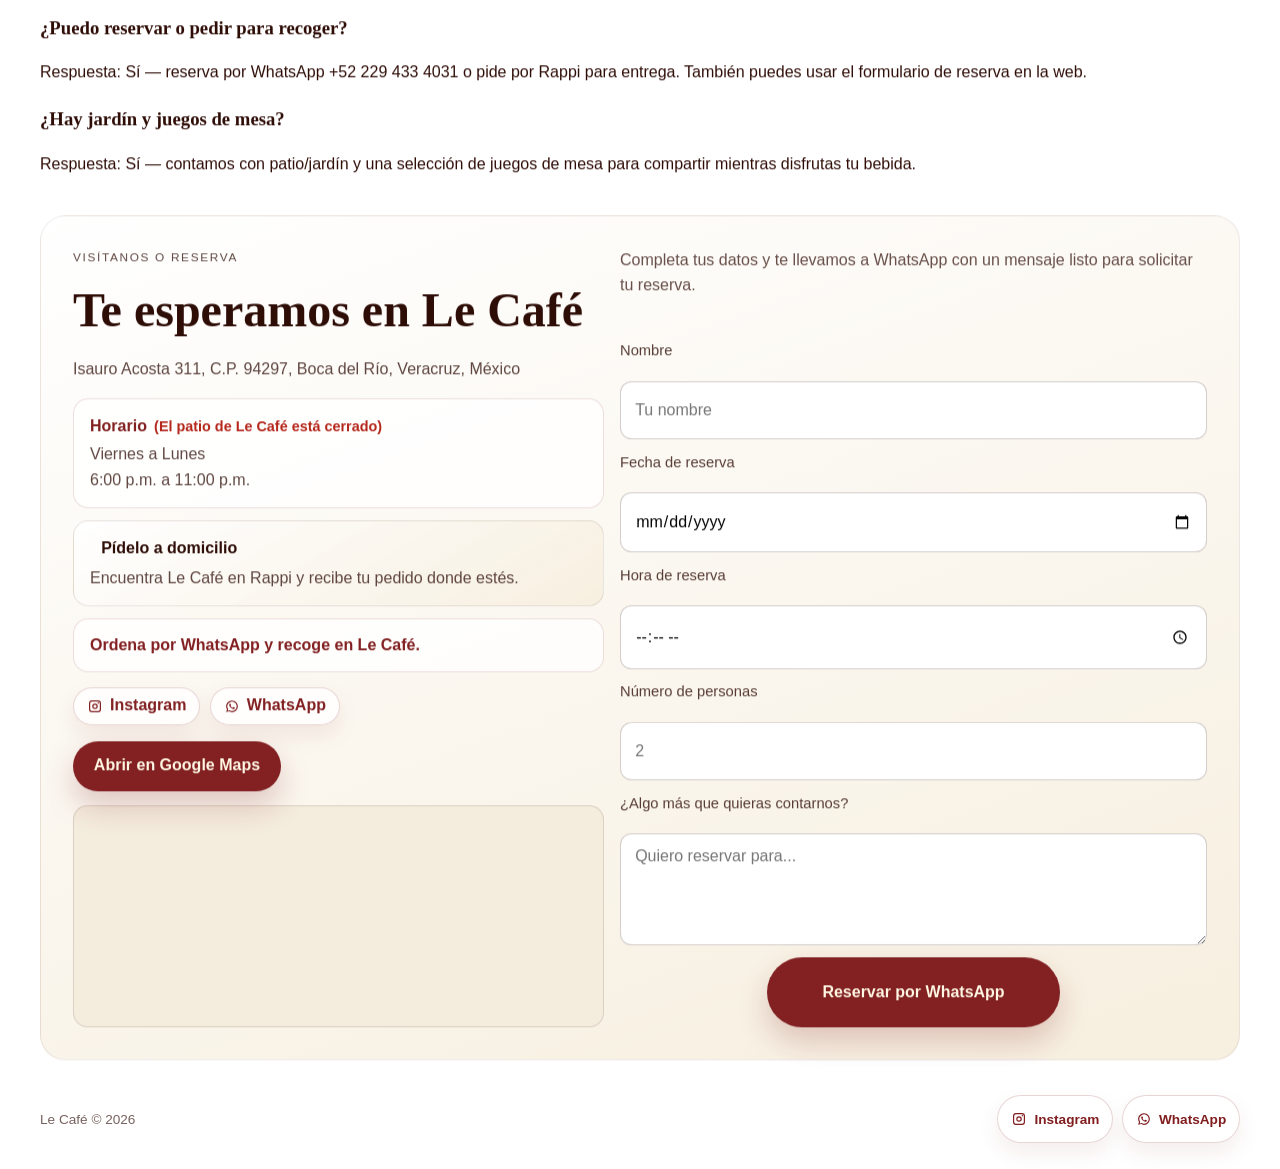
==== commit 831dfce9: "Afinación SEO y AEO" ====
--- a/index.html
+++ b/index.html
@@ -4,9 +4,9 @@
   <meta charset="UTF-8" />
   <meta name="viewport" content="width=device-width, initial-scale=1.0" />
 
-  <title>Le Café | Café de Especialidad y Jardín en Boca del Río, Veracruz</title>
-  <meta name="description" content="Le Café — café de especialidad artesanal con patio y jardín en Boca del Río, Veracruz. Bebidas de autor, café en grano (Coatepec, Ixhuacán, Oaxaca, Guerrero), alimentos, juegos de mesa y espacio para trabajar. Horario: Vie–Lun 18:00–23:00.">
-  <meta name="keywords" content="Le Café, café de especialidad, Boca del Río, Veracruz, patio, jardín, café en grano, Coatepec, Ixhuacán, Oaxaca, Guerrero">
+  <title>Le Café | Café de Especialidad en Boca del Río, Veracruz</title>
+  <meta name="description" content="Le Café — café de especialidad artesanal en Boca del Río, Veracruz, cerca de la zona de Veracruz. Patio, jardín, bebidas de autor, café en grano y ambiente para trabajar o relajarte. Horario: Vie–Lun 18:00–23:00.">
+  <meta name="keywords" content="Le Café, café de especialidad en Boca del Río, Veracruz, café cerca de Veracruz, patio, jardín, café en grano, Coatepec, Ixhuacán, Oaxaca, Guerrero">
   <link rel="canonical" href="https://lecafe.mx/" />
 
   <meta
@@ -40,7 +40,7 @@
           "https://www.instagram.com/le_cafe_especialidad",
           "https://maps.app.goo.gl/ACNYhi43NhBxyR7bA"
         ],
-        "description": "Café de especialidad artesanal, bebidas de autor, alimentos y café en grano en un patio y jardín relajado en Boca del Río, Veracruz.",
+        "description": "Café de especialidad artesanal en Boca del Río, Veracruz, cerca de la zona de Veracruz. Patio, jardín, bebidas de autor y café en grano para disfrutar sin prisa.",
         "telephone": "+522294334031",
         "address": {
           "@type": "PostalAddress",
@@ -89,7 +89,12 @@
           {
             "@type": "Question",
             "name": "¿Dónde está Le Café?",
-            "acceptedAnswer": { "@type": "Answer", "text": "Isauro Acosta 311, C.P. 94297, Boca del Río, Veracruz, México. Abrimos Viernes a Lunes de 18:00 a 23:00." }
+            "acceptedAnswer": { "@type": "Answer", "text": "Le Café está en Boca del Río, Veracruz, a pocos minutos de la zona de Veracruz. Estamos en Isauro Acosta 311, C.P. 94297, Boca del Río, México. Abrimos Viernes a Lunes de 18:00 a 23:00." }
+          },
+          {
+            "@type": "Question",
+            "name": "¿Le Café está en Veracruz o en Boca del Río?",
+            "acceptedAnswer": { "@type": "Answer", "text": "Estamos físicamente en Boca del Río, Veracruz, una zona muy cercana a la ciudad de Veracruz, por eso mucha gente nos identifica como un lugar de Veracruz." }
           },
           {
             "@type": "Question",
@@ -119,14 +124,14 @@
   <meta property="og:image:alt" content="Café servido en la terraza de Le Café Boca del Río" />
   <meta property="og:image:width" content="1200" />
   <meta property="og:image:height" content="630" />
-  <meta property="og:title" content="Le Café | Café de Especialidad y Jardín en Boca del Río" />
-  <meta property="og:description" content="Café de especialidad, bebidas bien hechas y un patio agradable para trabajar, conversar o relajarte. En Boca del Río, Veracruz." />
+  <meta property="og:title" content="Le Café | Café de Especialidad en Boca del Río, Veracruz" />
+  <meta property="og:description" content="Café de especialidad en Boca del Río, Veracruz, cerca de la zona de Veracruz. Patio, jardín, bebidas artesanales y ambiente para relajarte o trabajar." />
   <meta property="og:locale" content="es_MX" />
 
   <!-- Twitter Card Meta Tags -->
   <meta name="twitter:card" content="summary_large_image" />
-  <meta name="twitter:title" content="Le Café | Café de Especialidad y Jardín en Boca del Río, Veracruz" />
-  <meta name="twitter:description" content="Le Café — café de especialidad con patio y jardín en Boca del Río. Bebidas de autor, café en grano y menú para disfrutar en el patio." />
+  <meta name="twitter:title" content="Le Café | Café de Especialidad en Boca del Río, Veracruz" />
+  <meta name="twitter:description" content="Le Café — café de especialidad en Boca del Río, Veracruz, cerca de la zona de Veracruz. Patio, jardín y bebidas artesanales para pasar un buen rato." />
   <meta name="twitter:image" content="https://lecafe.mx/assets/patio/img_7801.jpg" />
 
   <!-- Local SEO Meta Tags -->
@@ -156,9 +161,9 @@
       <section id="inicio" class="hero reveal">
         <p class="eyebrow">QUIEN TE AMA, SABE CÓMO TE GUSTA EL CAFÉ</p>
         <div class="hero-title-wrap">
-          <h1 class="hero-title-single-line">Café de Especialidad en un jardín de Boca del Río</h1>
-        </div>
-        <p class="hero-lead">Café de especialidad artesanal con bebidas bien hechas, un hermoso patio y ambiente perfecto para trabajar, conversar o relajarte en Boca del Río.</p>
+          <h1 class="hero-title-single-line">Café de Especialidad en Boca del Río, Veracruz</h1>
+        </div>
+        <p class="hero-lead">Café de especialidad artesanal en Boca del Río, Veracruz, cerca de la zona de Veracruz, con patio, jardín y ambiente perfecto para trabajar, conversar o relajarte sin prisa.</p>
         <div class="hero-actions">
           <a class="btn btn-primary" href="#espacio">Descubrir el patio</a>
           <a class="btn btn-soft" href="#menu-opciones">Ver el menú</a>
@@ -613,7 +618,11 @@
         <div class="faq-list">
           <article class="faq-item">
             <h3 class="faq-q">¿Dónde está Le Café?</h3>
-            <p class="faq-a">Respuesta: Isauro Acosta 311, C.P. 94297, Boca del Río, Veracruz, México. Abrimos Viernes a Lunes, 18:00–23:00.</p>
+            <p class="faq-a">Respuesta: Le Café está en Boca del Río, Veracruz, cerca de la zona de Veracruz. Estamos en Isauro Acosta 311, C.P. 94297, Boca del Río, México. Abrimos Viernes a Lunes, 18:00–23:00.</p>
+          </article>
+          <article class="faq-item">
+            <h3 class="faq-q">¿Le Café está en Veracruz o en Boca del Río?</h3>
+            <p class="faq-a">Respuesta: Estamos físicamente en Boca del Río, Veracruz, una zona muy cercana a la ciudad de Veracruz, por eso mucha gente nos identifica como un lugar de Veracruz.</p>
           </article>
           <article class="faq-item">
             <h3 class="faq-q">¿Qué orígenes de café venden?</h3>
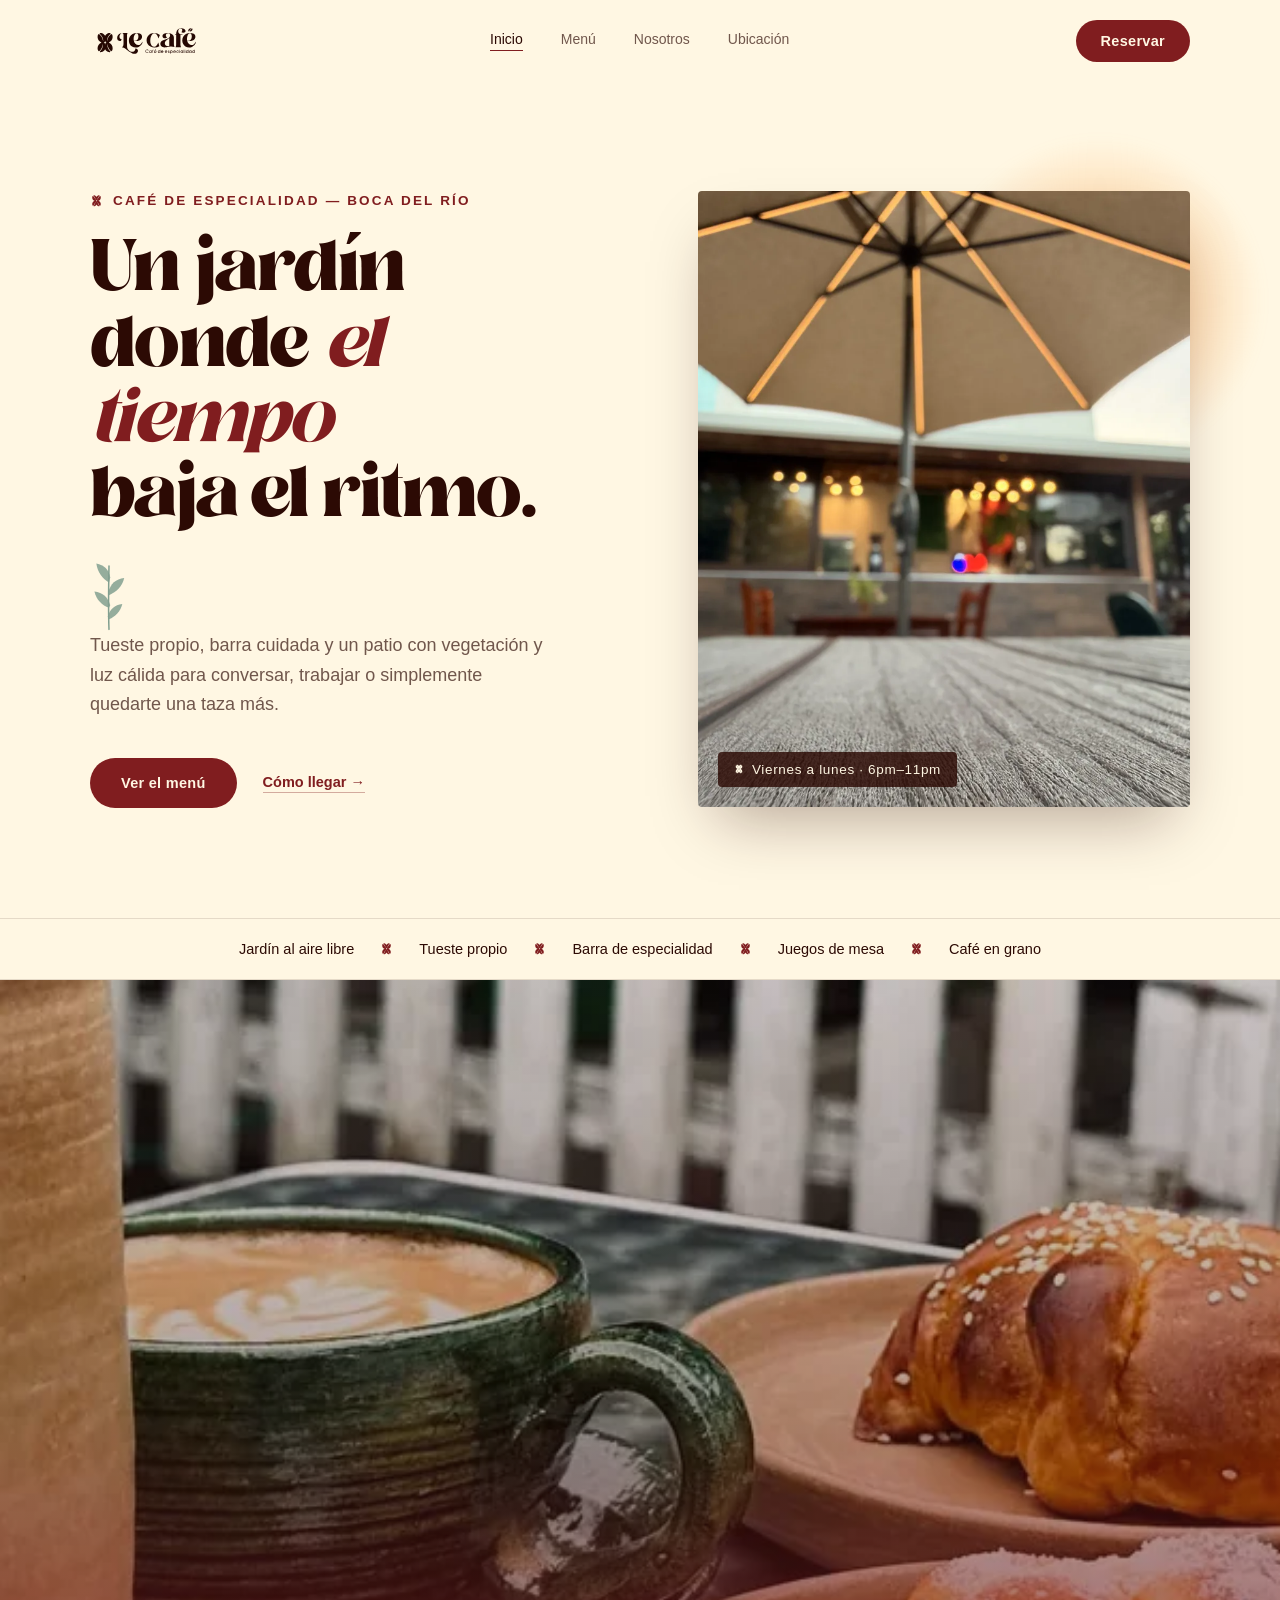
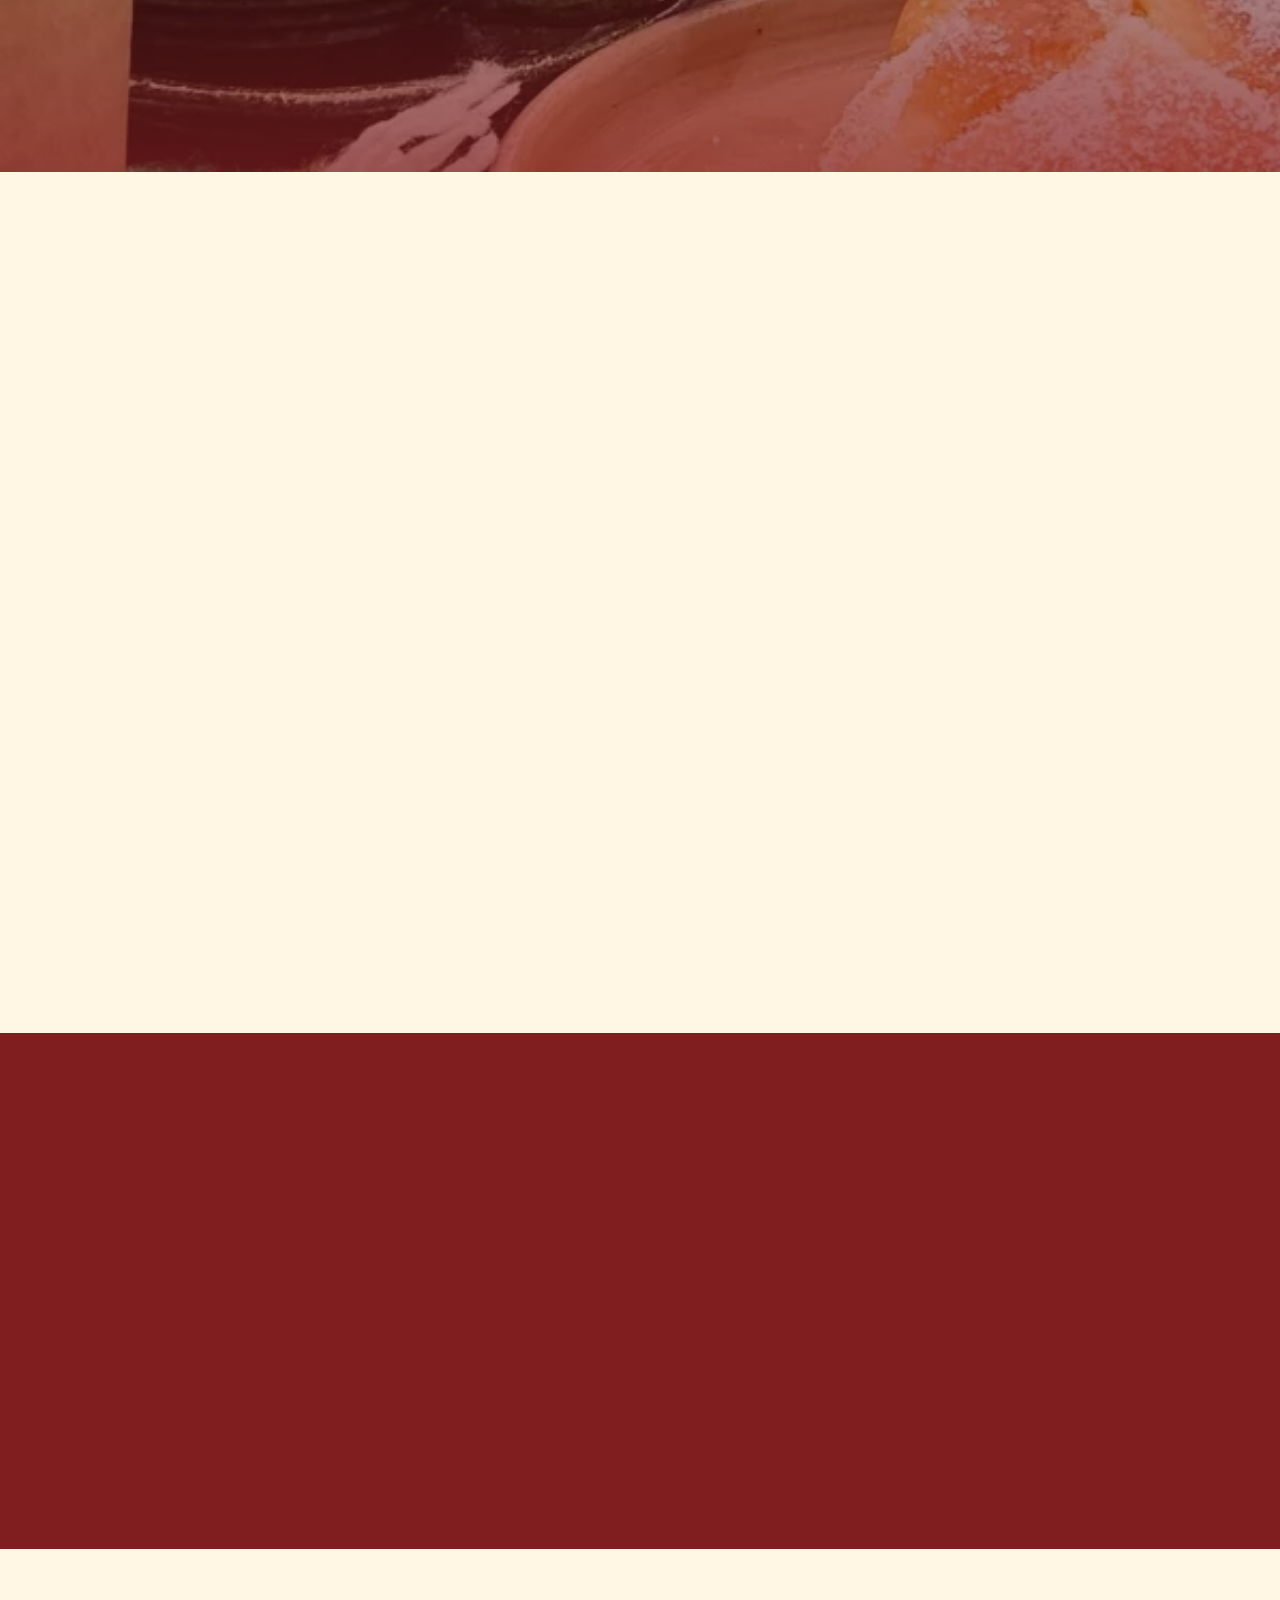
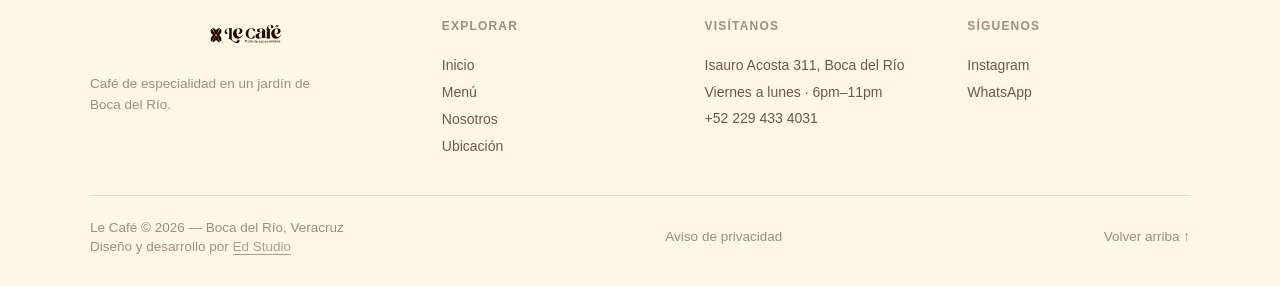
==== commit abf29f36: "Optimización de rendimiento: LCP, fuentes no bloqueantes y analytics diferido - Precarga de la image" ====
--- a/index.html
+++ b/index.html
@@ -1,763 +1,365 @@
-<!doctype html>
+<!--
+  Lecafé · sitio web
+  Diseño y desarrollo: Ed Studio · edstudio.mx
+  2026
+-->
+<!DOCTYPE html>
 <html lang="es">
-  <head>
-  <meta charset="UTF-8" />
-  <meta name="viewport" content="width=device-width, initial-scale=1.0" />
-
-  <title>Le Café | Café de Especialidad en Boca del Río, Veracruz</title>
-  <meta name="description" content="Le Café — café de especialidad artesanal en Boca del Río, Veracruz, cerca de la zona de Veracruz. Patio, jardín, bebidas de autor, café en grano y ambiente para trabajar o relajarte. Horario: Vie–Lun 18:00–23:00.">
-  <meta name="keywords" content="Le Café, café de especialidad en Boca del Río, Veracruz, café cerca de Veracruz, patio, jardín, café en grano, Coatepec, Ixhuacán, Oaxaca, Guerrero">
-  <link rel="canonical" href="https://lecafe.mx/" />
-
-  <meta
-    http-equiv="Content-Security-Policy"
-    content="default-src 'self'; script-src 'self'; style-src 'self' https://fonts.googleapis.com; font-src 'self' https://fonts.gstatic.com data:; img-src 'self' data: https:; frame-src https://www.google.com; connect-src 'self'; object-src 'none'; base-uri 'self'; form-action 'self' https://wa.me; frame-ancestors 'self'; upgrade-insecure-requests"
-  />
-
-  <link rel="icon" href="./assets/logos/favicon.svg" type="image/svg+xml" />
-  <link rel="shortcut icon" href="./assets/logos/favicon.svg" type="image/svg+xml" />
-  <link rel="apple-touch-icon" href="./assets/logos/favicon.svg" />
-
-  <link rel="preconnect" href="https://fonts.googleapis.com" />
-  <link rel="preconnect" href="https://fonts.gstatic.com" crossorigin />
-  <link
-    href="https://fonts.googleapis.com/css2?family=Cormorant+Garamond:wght@500;600;700&family=Sora:wght@300;400;600;700&display=swap"
-    rel="stylesheet"
-  />
-  <link rel="stylesheet" href="./styles.css?v=20260315-3" />
-
-  <!-- Primary JSON-LD: CafeOrCoffeeShop + FAQ for AEO/RAG -->
-  <script type="application/ld+json">
-  {
-    "@context": "https://schema.org",
-    "@graph": [
-      {
-        "@type": "CafeOrCoffeeShop",
-        "name": "Le Café - Café de Especialidad",
-        "url": "https://lecafe.mx/",
-        "sameAs": [
-          "https://lecafe.com.mx",
-          "https://www.instagram.com/le_cafe_especialidad",
-          "https://maps.app.goo.gl/ACNYhi43NhBxyR7bA"
-        ],
-        "description": "Café de especialidad artesanal en Boca del Río, Veracruz, cerca de la zona de Veracruz. Patio, jardín, bebidas de autor y café en grano para disfrutar sin prisa.",
-        "telephone": "+522294334031",
-        "address": {
-          "@type": "PostalAddress",
-          "streetAddress": "Isauro Acosta 311",
-          "addressLocality": "Boca del Río",
-          "addressRegion": "Veracruz",
-          "postalCode": "94297",
-          "addressCountry": "MX"
+<head>
+<meta charset="UTF-8">
+<meta name="viewport" content="width=device-width, initial-scale=1.0">
+<title>Le Café — Café de Especialidad en Boca del Río</title>
+<meta name="description" content="Café de especialidad en un jardín de Boca del Río, Veracruz. Especialidades de la casa, frappés, café en grano y un patio pensado para quedarse. Viernes a lunes, 6pm–11pm.">
+<meta name="author" content="Ed Studio — edstudio.mx">
+<meta name="designer" content="Ed Studio">
+<meta name="robots" content="index, follow, max-image-preview:large">
+<link rel="canonical" href="https://lecafe.mx/">
+<meta name="google-site-verification" content="N-lbnRRbzmtrFEPTqTCxTFEpPr0qcYYvZm0_xP77fjc">
+<meta http-equiv="Content-Security-Policy" content="default-src 'self'; script-src 'self' https://www.googletagmanager.com; style-src 'self' https://fonts.googleapis.com; font-src 'self' https://fonts.gstatic.com; img-src 'self' data: https:; frame-src https://www.google.com; connect-src 'self' https://www.google-analytics.com https://*.google-analytics.com https://*.analytics.google.com https://www.googletagmanager.com; object-src 'none'; base-uri 'self'; form-action 'self' https://wa.me; upgrade-insecure-requests">
+
+<!-- Geo / NAP (Boca del Río, Veracruz) -->
+<meta name="geo.region" content="MX-VER">
+<meta name="geo.placename" content="Boca del Río, Veracruz">
+<meta name="geo.position" content="19.1381161;-96.1238693">
+<meta name="ICBM" content="19.1381161, -96.1238693">
+
+<!-- Open Graph / redes sociales -->
+<meta property="og:title" content="Le Café — Café de Especialidad en Boca del Río">
+<meta property="og:description" content="Café de especialidad en un jardín de Boca del Río, Veracruz. Especialidades de la casa, frappés, café en grano y un patio pensado para quedarse. Viernes a lunes, 6pm–11pm.">
+<meta property="og:image" content="https://lecafe.mx/assets/images/hero.webp">
+<meta property="og:type" content="website">
+<meta property="og:locale" content="es_MX">
+<meta property="og:url" content="https://lecafe.mx/">
+<meta property="og:site_name" content="Le Café">
+
+<!-- Twitter / X Card -->
+<meta name="twitter:card" content="summary_large_image">
+<meta name="twitter:title" content="Le Café — Café de Especialidad en Boca del Río">
+<meta name="twitter:description" content="Café de especialidad en un jardín de Boca del Río, Veracruz. Especialidades de la casa, frappés, café en grano y un patio pensado para quedarse. Viernes a lunes, 6pm–11pm.">
+<meta name="twitter:image" content="https://lecafe.mx/assets/images/hero.webp">
+
+<!-- Favicon (isotipo de marca real) -->
+<link rel="icon" type="image/svg+xml" href="favicon.svg">
+
+<!-- Preconexión y precarga de recursos críticos (mejora el tiempo de carga percibido) -->
+<link rel="preconnect" href="https://fonts.googleapis.com">
+<link rel="preconnect" href="https://fonts.gstatic.com" crossorigin>
+<!-- Google Fonts cargado de forma no bloqueante: se precarga como "style" y
+     assets/js/font-loader.js (externo, permitido por el CSP sin 'unsafe-inline')
+     lo convierte en stylesheet activo sin bloquear el primer render. -->
+<link id="gfontsPreload" rel="preload" as="style" href="https://fonts.googleapis.com/css2?family=Nunito:ital,wght@0,400;0,500;0,600;0,700;0,800;0,900;1,600;1,700;1,800&display=swap">
+<script defer src="assets/js/font-loader.js"></script>
+<noscript><link href="https://fonts.googleapis.com/css2?family=Nunito:ital,wght@0,400;0,500;0,600;0,700;0,800;0,900;1,600;1,700;1,800&display=swap" rel="stylesheet"></noscript>
+<link rel="preload" href="assets/fonts/LostaMasta-Bold.woff2" as="font" type="font/woff2" crossorigin>
+
+<!-- Precarga de la foto principal (LCP) con tamaños responsivos -->
+<link rel="preload" as="image" href="assets/images/hero.webp" imagesrcset="assets/images/hero-800.webp 800w, assets/images/hero-1200.webp 1200w, assets/images/hero.webp 1600w" imagesizes="(max-width: 980px) 100vw, 45vw">
+
+<link rel="stylesheet" href="assets/css/style.css">
+
+<!-- Google tag (gtag.js) — init lives in assets/js/ga.js (external file, not
+     inline) because the site's CSP has no 'unsafe-inline' for script-src.
+     defer: no bloquea el parseo del HTML mientras se descarga. -->
+<script async src="https://www.googletagmanager.com/gtag/js?id=G-6ZZYTC47K1"></script>
+<script defer src="assets/js/ga.js"></script>
+
+
+<!-- Datos estructurados (schema.org) -->
+<script type="application/ld+json">
+{
+  "@context": "https://schema.org",
+  "@graph": [
+    {
+      "@type": "WebSite",
+      "@id": "https://lecafe.mx/#website",
+      "name": "Le Café",
+      "url": "https://lecafe.mx/",
+      "inLanguage": "es-MX"
+    },
+    {
+      "@type": "CafeOrCoffeeShop",
+      "@id": "https://lecafe.mx/#business",
+      "name": "Le Café",
+      "image": "https://lecafe.mx/assets/images/hero.webp",
+      "url": "https://lecafe.mx/",
+      "telephone": "+522294334031",
+      "servesCuisine": "Café de especialidad",
+      "priceRange": "$$",
+      "address": {
+        "@type": "PostalAddress",
+        "streetAddress": "Isauro Acosta 311",
+        "addressLocality": "Boca del Río",
+        "addressRegion": "Veracruz",
+        "postalCode": "94297",
+        "addressCountry": "MX"
+      },
+      "geo": {
+        "@type": "GeoCoordinates",
+        "latitude": "19.1381161",
+        "longitude": "-96.1238693"
+      },
+      "hasMap": "https://maps.app.goo.gl/ACNYhi43NhBxyR7bA",
+      "openingHoursSpecification": [
+        {
+          "@type": "OpeningHoursSpecification",
+          "dayOfWeek": [
+            "Friday",
+            "Saturday",
+            "Sunday",
+            "Monday"
+          ],
+          "opens": "18:00",
+          "closes": "23:00"
+        }
+      ],
+      "amenityFeature": [
+        {
+          "@type": "LocationFeatureSpecification",
+          "name": "Jardín / patio al aire libre",
+          "value": true
         },
-        "geo": {
-          "@type": "GeoCoordinates",
-          "latitude": 19.0583,
-          "longitude": -96.1286
+        {
+          "@type": "LocationFeatureSpecification",
+          "name": "Wifi",
+          "value": true
         },
-        "openingHoursSpecification": [
-          {
-            "@type": "OpeningHoursSpecification",
-            "dayOfWeek": ["Friday","Saturday","Sunday","Monday"],
-            "opens": "18:00",
-            "closes": "23:00"
-          }
-        ],
-        "servesCuisine": ["Specialty Coffee","Mexican Coffee","Artisanal Beverages","Snacks"],
-        "priceRange": "$$",
-        "amenityFeature": [
-          {"@type":"LocationFeatureSpecification","name":"Jardín/Terraza","value":true},
-          {"@type":"LocationFeatureSpecification","name":"Juegos de mesa","value":true},
-          {"@type":"LocationFeatureSpecification","name":"Ambiente para trabajar/relajación","value":true}
-        ],
-        "hasMenu": {
-          "@type": "Menu",
-          "url": "https://lecafe.mx/#menu",
-          "name": "Menú Le Café",
-          "hasMenuSection": [
-            {"@type":"MenuSection","name":"Especialidades de la casa"},
-            {"@type":"MenuSection","name":"Bebidas calientes"},
-            {"@type":"MenuSection","name":"Bebidas frías"},
-            {"@type":"MenuSection","name":"Frappe"},
-            {"@type":"MenuSection","name":"Café para llevar"}
-          ]
+        {
+          "@type": "LocationFeatureSpecification",
+          "name": "Juegos de mesa",
+          "value": true
+        },
+        {
+          "@type": "LocationFeatureSpecification",
+          "name": "Barra y molino a la vista",
+          "value": true
         }
-      },
-      {
-        "@type": "FAQPage",
-        "mainEntity": [
-          {
-            "@type": "Question",
-            "name": "¿Dónde está Le Café?",
-            "acceptedAnswer": { "@type": "Answer", "text": "Le Café está en Boca del Río, Veracruz, a pocos minutos de la zona de Veracruz. Estamos en Isauro Acosta 311, C.P. 94297, Boca del Río, México. Abrimos Viernes a Lunes de 18:00 a 23:00." }
-          },
-          {
-            "@type": "Question",
-            "name": "¿Le Café está en Veracruz o en Boca del Río?",
-            "acceptedAnswer": { "@type": "Answer", "text": "Estamos físicamente en Boca del Río, Veracruz, una zona muy cercana a la ciudad de Veracruz, por eso mucha gente nos identifica como un lugar de Veracruz." }
-          },
-          {
-            "@type": "Question",
-            "name": "¿Qué orígenes de café ofrecen?",
-            "acceptedAnswer": { "@type": "Answer", "text": "Ofrecemos granos mexicanos: Coatepec, Ixhuacán, Oaxaca y Guerrero, disponibles en molido o en grano para llevar." }
-          },
-          {
-            "@type": "Question",
-            "name": "¿Puedo reservar o pedir para recoger?",
-            "acceptedAnswer": { "@type": "Answer", "text": "Puedes reservar por WhatsApp al +52 229 433 4031 o hacer pedido para recoger; también estamos en Rappi para entrega a domicilio." }
-          },
-          {
-            "@type": "Question",
-            "name": "¿Hay espacio al aire libre y juegos de mesa?",
-            "acceptedAnswer": { "@type": "Answer", "text": "Sí: contamos con un patio/jardín y una selección de juegos de mesa para quedarse a disfrutar." }
-          }
-        ]
-      }
-    ]
-  }
-  </script>
-
-  <!-- Open Graph Meta Tags -->
-  <meta property="og:type" content="restaurant.restaurant" />
-  <meta property="og:url" content="https://lecafe.mx/" />
-  <meta property="og:image" content="https://lecafe.mx/assets/patio/img_7801.jpg" />
-  <meta property="og:image:alt" content="Café servido en la terraza de Le Café Boca del Río" />
-  <meta property="og:image:width" content="1200" />
-  <meta property="og:image:height" content="630" />
-  <meta property="og:title" content="Le Café | Café de Especialidad en Boca del Río, Veracruz" />
-  <meta property="og:description" content="Café de especialidad en Boca del Río, Veracruz, cerca de la zona de Veracruz. Patio, jardín, bebidas artesanales y ambiente para relajarte o trabajar." />
-  <meta property="og:locale" content="es_MX" />
-
-  <!-- Twitter Card Meta Tags -->
-  <meta name="twitter:card" content="summary_large_image" />
-  <meta name="twitter:title" content="Le Café | Café de Especialidad en Boca del Río, Veracruz" />
-  <meta name="twitter:description" content="Le Café — café de especialidad en Boca del Río, Veracruz, cerca de la zona de Veracruz. Patio, jardín y bebidas artesanales para pasar un buen rato." />
-  <meta name="twitter:image" content="https://lecafe.mx/assets/patio/img_7801.jpg" />
-
-  <!-- Local SEO Meta Tags -->
-  <meta name="geo.region" content="MX-VER" />
-  <meta name="geo.placename" content="Boca del Río" />
-  <meta name="geo.position" content="19.0583;-96.1286" />
-  <meta name="ICBM" content="19.0583,-96.1286" />
-
-  </head>
-  <body>
-    <div class="bg-pattern" aria-hidden="true"></div>
-
-    <header class="site-header">
-      <a class="brand" href="#inicio" aria-label="Inicio Le Cafe">
-        <img class="logo-img logo-img--header" src="./assets/logos/logo_Coffee_H.svg" alt="Le Café - Café de especialidad" />
-      </a>
-      <nav class="main-nav" aria-label="Principal">
-        <a href="#inicio">Inicio</a>
-        <a href="#espacio">Espacio</a>
-        <a href="#menu">Menú</a>
-        <a href="#contacto">Contacto</a>
-      </nav>
-      <a class="btn btn-outline" href="#contacto">Reservar</a>
-    </header>
-
-    <main>
-      <section id="inicio" class="hero reveal">
-        <p class="eyebrow">QUIEN TE AMA, SABE CÓMO TE GUSTA EL CAFÉ</p>
-        <div class="hero-title-wrap">
-          <h1 class="hero-title-single-line">Café de Especialidad en Boca del Río, Veracruz</h1>
-        </div>
-        <p class="hero-lead">Café de especialidad artesanal en Boca del Río, Veracruz, cerca de la zona de Veracruz, con patio, jardín y ambiente perfecto para trabajar, conversar o relajarte sin prisa.</p>
-        <div class="hero-actions">
-          <a class="btn btn-primary" href="#espacio">Descubrir el patio</a>
-          <a class="btn btn-soft" href="#menu-opciones">Ver el menú</a>
-        </div>
-        <div
-          class="hero-carousel"
-          data-carousel
-          role="region"
-          aria-label="Destacados de Le Cafe"
-        >
-          <div class="carousel-track">
-            <article class="carousel-slide carousel-slide--coffee is-active" data-carousel-slide>
-              <img
-                src="./assets/patio/img_7801.jpg"
-                alt="Cafe servido en una mesa del patio de Le Cafe durante la noche"
-                loading="eager"
-              />
-              <div class="slide-overlay">
-                <p class="eyebrow">Café y calma</p>
-                <h2>Noches tranquilas, luz cálida y café bien hecho</h2>
-                <a class="btn btn-primary" href="#espacio">Explorar el patio</a>
-              </div>
-            </article>
-            <article class="carousel-slide carousel-slide--bar" data-carousel-slide>
-              <img
-                src="./assets/patio/img_7810.jpg"
-                alt="Molino de cafe y barra de Le Cafe con el patio al fondo"
-                loading="lazy"
-              />
-              <div class="slide-overlay">
-                <p class="eyebrow">Detrás de cada taza</p>
-                <h2>Barra, molino y patio: todo listo para una buena taza</h2>
-                <a class="btn btn-primary" href="#menu-opciones">Ver el menú</a>
-              </div>
-            </article>
-            <article class="carousel-slide carousel-slide--patio" data-carousel-slide>
-              <img
-                src="./assets/patio/img_7800.jpg"
-                alt="Taza de cafe en mesa iluminada dentro del patio de Le Cafe"
-                loading="lazy"
-              />
-              <div class="slide-overlay">
-                <p class="eyebrow">Ven a quedarte</p>
-                <h2>Un rincón para venir con calma y volver por otra taza</h2>
-                <a class="btn btn-primary" href="#contacto">Cómo llegar</a>
-              </div>
-            </article>
+      ],
+      "hasMenu": "https://lecafe.mx/menu.html",
+      "sameAs": [
+        "https://www.instagram.com/le_cafe_especialidad"
+      ]
+    }
+  ]
+}
+</script>
+</head>
+<body>
+
+<svg width="0" height="0" class="svg-defs-hidden" aria-hidden="true">
+  <symbol id="lecafe-mark" viewBox="0 0 325.51 391.4">
+    <path d="M241.49,211.48l-.13-.11c-2.28-2.11-5.95-4.86-10.07-7.53-4.1-2.66-8.02-4.83-10.69-5.94l-.11-.02c-3.53-1.47-7.08-2.56-10.61-3.29,1.74-.4,3.49-.89,5.24-1.49l.09-.02c2.75-.93,6.8-2.82,11.09-5.19,4.29-2.38,8.14-4.88,10.55-6.83l.13-.11c25.15-20.34,38.5-55.55,31.76-83.82-.98-4.22-2.48-8.6-4.22-12.31-1.7-3.68-3.48-6.41-4.99-7.72-1.21-1.03-2.86-1.76-4.66-2.01-1.56-.22-3.08-.07-4.31.43l-.48.09-.45.37c-.13.09-.34.25-.64.47-.46.31-1.07.77-1.86,1.4-1.42,1.08-3.21,2.51-5.13,4.1-4.15,3.42-8.11,6.88-10.35,9.03l-.15.16c-11.53,11.07-21.3,25.42-27.52,40.46-.89,2.26-3.86,10.62-6.48,18.5-2.74,8.12-4.21,12.44-5.09,14.87-.3.83-.72,1.95-1,2.51-.02.04-.09.19-.18.29-.07.11-.13.18-.2.25-.21.15-.45.24-.7.2-.46-.02-.67-.34-.76-.49-.08-.18-.1-.31-.11-.37-.02-.11-.02-.25,0-.34v-.03c.03-.5.51-4.27.89-7.29l.09-.71c4.5-33.32,19.54-61.46,43.53-81.4l.09-.08c2.24-1.83,3.53-3.09,4.33-4.18.75-1.04,1.13-2,1.33-3.35v-.06c.52-3.75-1.36-7.63-4.62-9.57l-.2-.1c-.84-.47-2.11-.79-3.02-.97-1.38-.24-2.99-.43-4.77-.52-3.71-.2-7.81.03-11.31.6-7.85,1.35-17.63,5.22-24.38,9.65l-.11.07c-6.64,4.36-12.73,9.77-18.05,15.97-.46.54-.92,1.08-1.38,1.63-.03.03-.06.07-.08.11-.3.37-.6.74-.89,1.11-1.76,2.23-3.43,4.55-4.99,6.94-.26.4-.52.8-.77,1.2-.81,1.29-1.6,2.6-2.35,3.94,0,0,0,0,0-.02,0,0,0,0,0,.02-.28-.5-.56-.99-.84-1.47-.29-.49-.58-.97-.88-1.46-.29-.48-.6-.97-.9-1.44-.29-.46-.6-.93-.89-1.38-.02-.02-.02-.03-.03-.04-.62-.94-1.26-1.87-1.92-2.79-.29-.4-.58-.8-.88-1.2-.09-.12-.18-.24-.26-.36-.54-.71-1.09-1.42-1.64-2.12-1.39-1.74-2.84-3.43-4.34-5.06-.3-.33-.61-.65-.91-.97-.91-.97-1.84-1.91-2.79-2.82-.05-.05-.09-.09-.14-.13-3.77-3.62-7.82-6.86-12.09-9.67l-.1-.07c-6.75-4.43-16.53-8.3-24.38-9.65-3.5-.56-7.61-.79-11.31-.6-1.78.09-3.4.29-4.77.52-.91.17-2.19.5-3.02.97l-.21.1c-3.26,1.94-5.13,5.82-4.61,9.57v.06c.2,1.35.58,2.31,1.33,3.35.8,1.09,2.1,2.35,4.32,4.18l.09.08c24,19.95,39.04,48.08,43.53,81.4l.09.71c.38,3.02.86,6.79.89,7.29v.38c-.02.06-.03.19-.12.37-.09.15-.29.47-.76.49-.25.03-.48-.06-.7-.2-.07-.07-.13-.14-.2-.25-.09-.11-.16-.25-.18-.29-.29-.57-.7-1.69-1-2.51-.88-2.43-2.35-6.75-5.08-14.87-2.64-7.88-5.59-16.24-6.49-18.5-6.21-15.04-15.99-29.39-27.52-40.46l-.15-.16c-2.24-2.15-6.21-5.61-10.36-9.03-1.92-1.59-3.7-3.02-5.13-4.1-.79-.63-1.39-1.09-1.86-1.4-.29-.22-.5-.38-.64-.47l-.44-.37-.47-.09c-1.24-.51-2.76-.66-4.31-.43-1.8.25-3.46.98-4.66,2.01-1.51,1.31-3.3,4.04-5,7.72-1.74,3.72-3.24,8.09-4.22,12.31-6.74,28.26,6.61,63.48,31.77,83.82l.13.11c2.41,1.95,6.26,4.45,10.55,6.83,4.3,2.37,8.35,4.27,11.1,5.19l.09.02c1.75.6,3.5,1.09,5.23,1.49-3.52.73-7.08,1.82-10.6,3.29l-.11.02c-2.68,1.11-6.59,3.27-10.69,5.94-4.13,2.68-7.8,5.42-10.08,7.53l-.13.11c-23.7,22-34.62,58.07-25.95,85.8,1.26,4.13,3.06,8.4,5.05,12,1.95,3.52,3.9,6.14,5.52,7.34,1.25.97,2.95,1.56,4.78,1.7,1.56.11,3.06-.14,4.27-.71l.47-.14.42-.4c.12-.09.33-.25.6-.46.44-.38,1.02-.88,1.77-1.53,1.35-1.21,3.02-2.74,4.85-4.46,3.9-3.68,7.62-7.43,9.7-9.72l.13-.16c10.76-11.82,19.52-26.84,24.71-42.27.73-2.31,3.11-10.84,5.21-18.9,2.18-8.29,3.35-12.67,4.06-15.18.24-.83.58-1.99.82-2.57.02-.04.09-.19.16-.31.06-.11.14-.2.2-.25.19-.18.42-.27.68-.27.45.02.69.29.79.47.09.15.11.28.13.34.03.12.05.27.03.36v.03c0,.49-.23,4.27-.39,7.32l-.04.71c-2.22,33.54-15.31,62.66-37.88,84.18l-.09.09c-2.1,1.99-3.3,3.33-4.01,4.46-.69,1.07-1.02,2.07-1.11,3.42v.07c-.27,3.77,1.87,7.52,5.25,9.23l.21.1c.88.39,2.15.61,3.09.75,1.38.15,3,.22,4.79.2,3.7-.07,7.79-.57,11.23-1.38,7.75-1.88,17.23-6.4,23.66-11.28l.12-.08c10.49-7.97,19.3-18.74,25.5-31.04,6.19,12.3,15,23.06,25.49,31.04l.11.08c6.44,4.88,15.92,9.41,23.67,11.28,3.44.82,7.52,1.31,11.23,1.38,1.79.02,3.41-.05,4.79-.2.93-.13,2.21-.36,3.09-.75l.21-.1c3.38-1.71,5.52-5.46,5.25-9.23v-.07c-.08-1.35-.41-2.35-1.1-3.42-.71-1.13-1.92-2.47-4.02-4.46l-.08-.09c-22.57-21.53-35.67-50.64-37.88-84.18l-.05-.71c-.16-3.05-.38-6.83-.38-7.32v-.03c-.02-.09,0-.24.03-.36,0-.06.04-.19.13-.34.11-.18.34-.45.79-.47.27,0,.49.09.69.27.06.06.13.15.19.25.07.12.16.27.16.31.24.58.58,1.74.82,2.57.72,2.51,1.89,6.89,4.06,15.18,2.1,8.07,4.48,16.6,5.21,18.9,5.19,15.43,13.96,30.44,24.71,42.27l.14.16c2.08,2.29,5.8,6.04,9.7,9.72,1.83,1.72,3.5,3.25,4.86,4.46.74.65,1.32,1.15,1.77,1.53.26.21.47.37.59.46l.42.4.47.14c1.21.57,2.71.83,4.27.71,1.83-.14,3.53-.73,4.77-1.7,1.62-1.2,3.57-3.82,5.52-7.34,2-3.6,3.8-7.87,5.06-12,8.66-27.73-2.26-63.8-25.96-85.8ZM186.29,196.03c-7.35.97-12.28,3.53-15.62,7.01l-.07.07c-4.87,5.12-6.35,12.23-7.15,19.29,0,.03-.02.06-.03.08,0,.03-.03.06-.05.08-.12.14-.34.22-.61.22-.13,0-.25-.03-.36-.06-.04-.02-.08-.03-.12-.06-.08-.04-.14-.1-.17-.16-.02-.03-.03-.07-.04-.11-.79-7.03-2.27-14.1-7.08-19.22-.08-.08-.16-.16-.25-.25-3.33-3.42-8.22-5.94-15.51-6.9-.51-.07-.51-.6,0-.67,2.66-.38,5.01-.97,7.09-1.72,6.15-2.22,9.87-5.88,12.14-10.17.08-.15.16-.3.23-.46,1.61-3.34,2.55-7.12,3.06-10.99.04-.3.07-.6.11-.9.02-.2.05-.4.07-.61l.05-.49c.03-.33.07-.66.09-1,0-.04.02-.07.04-.11.02-.04.04-.07.07-.1.03-.03.07-.06.1-.08s.08-.05.12-.07c.11-.04.23-.07.36-.07.22,0,.41.07.53.18.03.02.05.04.07.07.02.02.04.05.05.07.02.03.02.06.03.09.09,1.06.2,2.12.34,3.19.55,4.06,1.57,8,3.37,11.45,1.41,2.6,3.36,4.96,6.08,6.9,3.18,2.28,7.42,3.98,13.06,4.8.51.07.51.6,0,.67Z" fill="currentColor"/>
+  </symbol>
+    <symbol id="leaf-sprig" viewBox="0 0 60 110">
+    <g fill="none" stroke="currentColor" stroke-width="2.4" stroke-linecap="round" stroke-linejoin="round">
+      <path d="M30 108 C 29 84 29 60 30 8"/>
+      <path d="M30 34 C 20 28 12 18 10 4 C 22 6 30 14 32 26 Z" fill="currentColor" stroke="none" opacity="0.85"/>
+      <path d="M30 54 C 42 49 51 40 54 27 C 41 28 32 37 29 49 Z" fill="currentColor" stroke="none" opacity="0.85"/>
+      <path d="M30 74 C 19 70 10 61 7 48 C 20 49 29 58 32 70 Z" fill="currentColor" stroke="none" opacity="0.85"/>
+      <path d="M30 92 C 40 88 48 80 51 68 C 39 69 31 77 28 88 Z" fill="currentColor" stroke="none" opacity="0.85"/>
+    </g>
+  </symbol>
+  <symbol id="lecafe-logo-full" viewBox="0 0 815 300.85">
+    <g>
+    <path fill="#250803" d="M433.41,190.45c-8.69-4.44-15.55-10.65-20.56-18.64-5.01-7.99-7.51-16.99-7.51-27.01s2.5-18.48,7.51-26.52c5.01-8.03,11.79-14.37,20.35-19,8.56-4.63,17.98-6.94,28.29-6.94,7,0,13.87,1.2,20.63,3.61,6.76,2.41,13.02,6.02,18.79,10.85l-11.21,25.66c-1.61-6.81-3.85-13.07-6.73-18.79-2.88-5.72-6.17-10.25-9.86-13.62-3.69-3.35-7.43-5.04-11.21-5.04-5.68,0-10.83,2.43-15.46,7.3-4.63,4.87-8.25,11.42-10.85,19.64-2.6,8.22-3.9,17.16-3.9,26.8,0,8.22,1.11,15.65,3.33,22.26,2.22,6.62,5.32,11.81,9.29,15.6,3.97,3.78,8.46,5.68,13.47,5.68,5.86,0,11.72-2.86,17.59-8.58,5.85-5.72,10.54-13.36,14.03-22.9l7.37,27.09c-10.21,6.15-21.69,9.22-34.46,9.22-10.59,0-20.24-2.22-28.93-6.66h.01Z"/>
+    <path fill="#250803" d="M520.23,193.82c-4.99-2.09-8.94-5.1-11.9-9.04-2.95-3.94-4.43-8.55-4.43-13.84,0-6.02,1.54-11.01,4.61-14.95,3.07-3.94,7.07-7.04,11.99-9.32,4.92-2.27,11.26-4.64,19-7.1,7.26-2.46,13.25-4.83,18-7.1,4.73-2.27,8.67-5.29,11.8-9.04s4.7-8.4,4.7-13.93c0-4.55-1.45-8.12-4.34-10.7-2.89-2.59-6.3-3.88-10.24-3.88-4.3,0-8.06,1.35-11.26,4.06-3.21,2.7-4.8,6.46-4.8,11.26,0,2.83.7,5.45,2.13,7.85,1.41,2.4,3.48,4.34,6.18,5.81-1.48,2.34-3.57,4.13-6.27,5.35-2.7,1.24-5.6,1.84-8.67,1.84-4.8,0-8.92-1.26-12.36-3.78-3.45-2.52-5.16-6.05-5.16-10.61,0-7.75,3.6-13.74,10.8-17.99,7.2-4.25,15.9-6.37,26.11-6.37,7.62,0,14.88,1.29,21.78,3.88s12.45,6.4,16.7,11.44c4.24,5.05,6.37,11.2,6.37,18.46v44.84c0,4.56.49,9.01,1.48,13.38.98,4.37,2.15,7.66,3.51,9.87-8.12-2.83-16.36-4.24-24.73-4.24-4.56,0-8.73.35-12.55,1.02-3.81.68-8.67,1.7-14.58,3.05-3.21.73-6.37,1.41-9.5,2.03-3.13.62-5.94.92-8.39.92-5.66,0-10.98-1.05-15.96-3.14h0ZM567.74,128.87c-1.48,1.35-4.99,4.13-10.52,8.31-4.67,3.45-8.4,6.4-11.17,8.86-2.77,2.46-5.14,5.45-7.1,8.94-1.97,3.51-2.95,7.42-2.95,11.72,0,7.38,2.3,12.8,6.92,16.24,4.61,3.45,10.42,5.16,17.44,5.16,2.59,0,5.04-.19,7.38-.55v-58.68h-.01Z"/>
+    <path fill="#250803" d="M675.57,64.12c5.96,3.69,8.93,8.7,8.93,15.06,0,4.08-1.45,7.24-4.34,9.45-2.89,2.21-6.38,3.32-10.46,3.32-2.95,0-5.7-.57-8.25-1.7-2.56-1.13-4.57-2.84-6.04-5.1,3.75-2.61,5.61-6.29,5.61-11.06,0-3.52-1.13-6.56-3.4-9.1-2.27-2.56-5.28-3.83-9.02-3.83-4.43,0-8.32,1.79-11.66,5.36-3.35,3.57-5.02,8.2-5.02,13.87,0,4.32,1.3,8.42,3.92,12.34,2.61,3.92,6.64,7.01,12.09,9.28h14.3v2.89h-14.3v65.69h-.17c0,5.33.25,9.48.77,12.42.51,2.95,1.73,6.76,3.65,11.41h-39.49c1.93-4.09,3.15-7.51,3.66-10.3.51-2.78.76-6.38.76-10.81v-35.4h.17v-33.01h-8.34v-2.89h8.34c0-14.3,3.4-25.11,10.21-32.42,6.81-7.32,15.6-10.98,26.38-10.98,8.51,0,15.74,1.84,21.7,5.53v-.02Z"/>
+    <path fill="#250803" d="M683.48,189.9c-7.47-4.82-13.08-11.11-16.84-18.88-3.77-7.77-5.65-16.05-5.65-24.81,0-9.37,2.25-18.17,6.76-26.38,4.5-8.21,11.04-14.84,19.63-19.9,8.58-5.06,18.66-7.59,30.27-7.59,8.15,0,15.02,1.27,20.64,3.79,5.61,2.53,9.81,5.9,12.59,10.09,2.78,4.2,4.17,8.77,4.17,13.7,0,5.68-1.82,10.92-5.46,15.73-3.64,4.82-8.67,8.61-15.09,11.39-6.42,2.78-13.64,4.17-21.66,4.17-6.05,0-11.54-.98-16.48-2.96,1.85,9.13,5.58,16.63,11.2,22.5,5.61,5.86,12.43,8.8,20.46,8.8,6.04,0,11.69-2.19,16.94-6.58,5.25-4.38,9.35-10.15,12.31-17.31l1.48,1.11c-1.6,8.77-5,16.2-10.18,22.31-5.19,6.11-11.2,10.64-18.05,13.61-6.85,2.96-13.54,4.44-20.09,4.44-10.49,0-19.47-2.41-26.94-7.22v.02ZM722.92,139.45c4.14-5.74,6.2-12.93,6.2-21.57,0-6.54-1.2-11.97-3.61-16.3-2.41-4.32-5.4-6.48-8.98-6.48-4.44,0-8.31,2.01-11.57,6.01-3.27,4.01-5.77,9.13-7.5,15.37-1.73,6.23-2.59,12.56-2.59,18.98,0,3.58.3,7.1.92,10.56,3.46,1.36,6.79,2.03,10,2.03,7.28,0,12.99-2.87,17.13-8.61h0Z"/>
+    <path fill="#250803" d="M300.97,190c-7.51-4.82-13.16-11.1-16.95-18.88-3.79-7.77-5.68-16.04-5.68-24.8,0-9.38,2.26-18.17,6.8-26.38,4.53-8.2,11.11-14.84,19.74-19.9,8.63-5.06,18.78-7.59,30.45-7.59,8.2,0,15.12,1.27,20.76,3.8,5.65,2.53,9.87,5.9,12.66,10.09,2.79,4.2,4.19,8.77,4.19,13.7,0,5.68-1.83,10.92-5.49,15.73-3.66,4.82-8.73,8.61-15.18,11.39-6.45,2.78-13.72,4.16-21.79,4.16-6.08,0-11.62-.99-16.58-2.96,1.86,9.14,5.62,16.63,11.27,22.49,5.65,5.87,12.5,8.79,20.57,8.79,6.08,0,11.76-2.19,17.04-6.57,5.28-4.37,9.4-10.15,12.39-17.31l1.49,1.11c-1.62,8.77-5.02,16.19-10.24,22.31-5.22,6.11-11.27,10.64-18.16,13.61-6.89,2.97-13.62,4.45-20.2,4.45-10.56,0-19.59-2.41-27.1-7.22ZM340.64,139.56c4.16-5.74,6.24-12.92,6.24-21.56,0-6.54-1.21-11.96-3.63-16.29s-5.44-6.48-9.03-6.48c-4.47,0-8.35,2.01-11.64,6.01-3.29,4.02-5.81,9.14-7.54,15.36-1.73,6.23-2.6,12.55-2.6,18.98,0,3.59.31,7.1.93,10.56,3.47,1.36,6.82,2.04,10.06,2.04,7.32,0,13.06-2.87,17.23-8.61h-.02Z"/>
+    <path fill="#250803" d="M303.2,239.25c-5.01-2.09-9.77-4.65-14.27-7.7-4.5-3.04-9.98-7.03-16.46-11.97-7.13-5.51-12.47-9.41-16.04-11.68-5.26-3.71-10.08-6.53-14.48-8.48-4.41-1.94-8.63-2.83-12.66-2.63,4.22-4.19,7.08-8.28,8.58-12.33,1.5-4.04,2.25-8.76,2.25-14.18v-62.13c0-4.28-.76-7.53-2.25-9.76-1.5-2.23-3.94-3.35-7.31-3.35-2.91,0-5.88,1-8.94,2.99-3.05,2-5.56,4.88-7.53,8.62-1.97,3.75-2.96,8.1-2.96,13.04,0,5.32,1.36,9.81,4.08,13.47,2.72,3.65,6.66,5.49,11.82,5.49-1.12,4.09-2.94,7.13-5.41,9.12-2.49,2-5.33,2.99-8.52,2.99-3.57,0-6.75-1.02-9.56-3.06-2.81-2.04-5.01-4.75-6.61-8.12-1.6-3.38-2.39-7.01-2.39-10.91,0-6.93,1.9-13.14,5.69-18.6,3.8-5.46,8.9-9.74,15.33-12.83,6.42-3.09,13.38-4.63,20.89-4.63l32.64-.14c-1.69,3.71-2.75,6.84-3.17,9.41-.42,2.57-.63,6.32-.63,11.26l.14,76.67c0,7.78,1.88,14.58,5.62,20.38,3.75,5.8,8.52,10.22,14.27,13.25,5.77,3.04,11.56,4.56,17.38,4.56,3.94,0,7.59-1.02,10.97-3.06,3.38-2.04,6.07-4.84,8.09-8.41,2.01-3.57,3.02-7.57,3.02-12.04l2.11-.14c5.07,0,9.12,1.67,12.17,4.99,3.05,3.32,4.57,7.22,4.57,11.68,0,3.61-.97,7.05-2.88,10.33-1.92,3.28-4.8,5.94-8.65,7.99s-8.49,3.06-13.93,3.06c-4.97,0-9.97-1.04-14.99-3.13v.02Z"/>
+    <path fill="#250803" d="M730.96,75.21c-3.94,4.77-10.14,7.34-15.44,6.82-.4-.03-.69-.29-.72-.61-.14-2.26.24-5.58,5.14-9.5,6-4.76,8.41-8.89,8.35-12.8-.03-.33.3-.62.74-.63.16,0,.32.04.45.11,1.91,1,3.29,2.45,4.06,4.2,1.62,3.56.81,8.29-2.58,12.41Z"/>
+    <path fill="#250803" d="M723.47,59.91c.08,2.25-.4,5.56-5.35,9.47-6.05,4.77-8.54,8.88-8.6,12.76.01.33-.31.61-.73.64-.16-.01-.32-.05-.44-.11-1.86-1-3.15-2.43-3.86-4.16-1.47-3.55-.54-8.24,2.93-12.36,4.01-4.75,10.18-7.34,15.37-6.84.39.03.66.28.68.59v.02Z"/>
+    <path fill="#250803" d="M147.8,169.75l-.07-.06c-1.14-1.06-2.99-2.44-5.06-3.79-2.06-1.34-4.03-2.43-5.38-2.98h-.05c-1.77-.75-3.56-1.3-5.33-1.67.88-.2,1.75-.45,2.63-.75h.05c1.38-.48,3.42-1.43,5.58-2.62,2.16-1.2,4.09-2.45,5.31-3.43l.07-.05c12.65-10.22,19.35-27.93,15.97-42.14-.49-2.12-1.25-4.32-2.12-6.19-.85-1.85-1.75-3.22-2.51-3.88-.61-.52-1.44-.89-2.34-1.01-.79-.11-1.55-.04-2.17.22l-.24.05-.23.19c-.07.05-.17.12-.32.23-.23.16-.54.39-.93.7-.72.54-1.61,1.26-2.58,2.06-2.09,1.72-4.08,3.46-5.2,4.54l-.08.08c-5.8,5.57-10.71,12.78-13.83,20.34-.45,1.14-1.94,5.34-3.26,9.3-1.37,4.08-2.12,6.25-2.56,7.48-.15.42-.36.98-.5,1.26,0,.02-.05.09-.09.15-.04.06-.07.09-.1.13-.11.07-.23.12-.35.1-.23-.01-.34-.17-.38-.25-.04-.09-.05-.16-.06-.19,0-.05,0-.13,0-.17v-.02c.02-.25.26-2.14.45-3.66l.05-.36c2.26-16.75,9.82-30.9,21.88-40.92l.05-.04c1.12-.92,1.77-1.55,2.18-2.1.37-.52.57-1,.67-1.68v-.03c.26-1.89-.68-3.84-2.32-4.81l-.1-.05c-.42-.23-1.06-.4-1.52-.49-.7-.12-1.5-.22-2.4-.26-1.86-.1-3.93.02-5.68.3-3.95.68-8.86,2.63-12.26,4.85l-.05.04c-3.34,2.19-6.4,4.91-9.08,8.03-.23.27-.46.54-.69.82-.02.02-.03.04-.04.05-.15.19-.3.37-.45.56-.88,1.12-1.72,2.29-2.51,3.49-.13.2-.26.4-.39.61-.41.65-.8,1.31-1.18,1.98,0,0,0,0,0,0,0,0,0,0,0,0-.14-.25-.28-.5-.42-.74-.15-.25-.29-.49-.44-.73-.15-.24-.3-.49-.45-.72-.15-.23-.3-.47-.45-.69,0,0-.01-.02-.02-.02-.31-.47-.63-.94-.97-1.4-.14-.2-.29-.4-.44-.6-.05-.06-.09-.12-.13-.18-.27-.36-.55-.72-.82-1.07-.7-.88-1.43-1.72-2.18-2.54-.15-.16-.3-.33-.46-.49-.46-.49-.93-.96-1.4-1.42-.02-.02-.05-.05-.07-.07-1.89-1.82-3.93-3.45-6.08-4.86l-.05-.04c-3.4-2.23-8.31-4.17-12.26-4.85-1.76-.28-3.82-.4-5.68-.3-.9.05-1.71.14-2.4.26-.46.09-1.1.25-1.52.49l-.11.05c-1.64.98-2.58,2.93-2.32,4.81v.03c.1.68.29,1.16.67,1.68.4.55,1.05,1.18,2.17,2.1l.05.04c12.06,10.03,19.63,24.17,21.89,40.92l.05.36c.19,1.52.43,3.41.45,3.66v.19s-.02.09-.06.19c-.05.07-.15.23-.38.25-.12.02-.24-.03-.35-.1-.04-.04-.07-.07-.1-.13-.05-.05-.08-.13-.09-.15-.14-.28-.35-.85-.5-1.26-.44-1.22-1.18-3.39-2.56-7.48-1.33-3.96-2.81-8.17-3.26-9.3-3.12-7.56-8.04-14.78-13.83-20.34l-.07-.08c-1.13-1.08-3.12-2.82-5.21-4.54-.96-.8-1.86-1.52-2.58-2.06-.4-.32-.7-.55-.93-.7-.15-.11-.25-.19-.32-.23l-.22-.19-.24-.05c-.62-.26-1.39-.33-2.17-.22-.91.13-1.74.49-2.34,1.01-.76.66-1.66,2.03-2.52,3.88-.87,1.87-1.63,4.07-2.12,6.19-3.39,14.21,3.32,31.91,15.97,42.14l.07.05c1.21.98,3.15,2.24,5.3,3.43,2.16,1.19,4.2,2.14,5.58,2.61h.05c.88.31,1.76.56,2.63.76-1.77.37-3.56.91-5.33,1.65h-.05c-1.35.57-3.31,1.66-5.38,3-2.07,1.35-3.92,2.73-5.07,3.79l-.07.06c-11.91,11.06-17.4,29.19-13.05,43.13.63,2.08,1.54,4.22,2.54,6.03.98,1.77,1.96,3.09,2.77,3.69.63.49,1.48.78,2.4.85.78.06,1.54-.07,2.14-.36l.24-.07.21-.2c.06-.05.16-.13.3-.23.22-.19.51-.44.89-.77.68-.61,1.52-1.38,2.44-2.24,1.96-1.85,3.83-3.73,4.88-4.89l.07-.08c5.41-5.94,9.81-13.49,12.42-21.25.37-1.16,1.56-5.45,2.62-9.5,1.09-4.17,1.68-6.37,2.04-7.63.12-.42.29-1,.41-1.29,0-.02.05-.09.08-.16.03-.05.07-.1.1-.13.09-.09.21-.14.34-.14.23,0,.35.14.4.24.05.07.06.14.07.17.02.06.02.14.02.18v.02c0,.25-.12,2.14-.2,3.68l-.02.36c-1.12,16.86-7.7,31.5-19.04,42.32l-.05.05c-1.05,1-1.66,1.67-2.02,2.24-.35.54-.51,1.04-.56,1.72v.04c-.14,1.89.94,3.78,2.64,4.64l.11.05c.44.19,1.08.31,1.56.38.7.07,1.51.11,2.41.1,1.86-.04,3.92-.28,5.65-.7,3.89-.94,8.66-3.22,11.9-5.67l.06-.04c5.27-4.01,9.7-9.42,12.82-15.61,3.11,6.18,7.54,11.6,12.81,15.61l.06.04c3.24,2.45,8,4.73,11.9,5.67,1.73.41,3.78.66,5.65.7.9.01,1.71-.03,2.41-.1.47-.07,1.11-.18,1.56-.38l.1-.05c1.7-.86,2.77-2.74,2.64-4.64v-.04c-.04-.68-.21-1.18-.55-1.72-.36-.57-.96-1.24-2.02-2.24l-.04-.05c-11.35-10.82-17.93-25.46-19.04-42.32l-.02-.36c-.08-1.54-.19-3.43-.19-3.68v-.02s0-.12.02-.18c0-.03.02-.1.07-.17.05-.09.17-.23.4-.24.14,0,.25.05.35.14.03.03.07.07.09.13.04.06.08.14.08.16.12.29.29.88.41,1.29.36,1.26.95,3.47,2.04,7.63,1.06,4.05,2.25,8.34,2.62,9.5,2.61,7.76,7.02,15.3,12.42,21.25l.07.08c1.05,1.15,2.91,3.04,4.87,4.89.92.86,1.76,1.63,2.44,2.24.37.33.66.58.89.77.13.1.24.18.3.23l.21.2.24.07c.61.29,1.36.42,2.15.36.92-.07,1.77-.37,2.4-.85.82-.6,1.79-1.92,2.77-3.69,1-1.81,1.91-3.96,2.54-6.03,4.36-13.94-1.14-32.07-13.05-43.13ZM120.04,161.99c-3.7.49-6.17,1.77-7.85,3.52l-.03.03c-2.45,2.57-3.19,6.15-3.59,9.7,0,.02,0,.03-.02.04,0,.02-.02.03-.02.04-.06.07-.17.11-.3.11-.07,0-.13-.01-.18-.03-.02,0-.04-.02-.06-.03-.04-.02-.07-.05-.09-.08,0-.02-.02-.03-.02-.05-.4-3.53-1.14-7.09-3.56-9.66-.04-.04-.08-.08-.12-.12-1.68-1.72-4.13-2.98-7.8-3.47-.26-.04-.26-.3,0-.34,1.34-.19,2.52-.49,3.56-.86,3.09-1.12,4.96-2.96,6.1-5.11.04-.07.08-.15.12-.23.81-1.68,1.28-3.58,1.54-5.52.02-.15.04-.3.05-.45.01-.1.02-.2.03-.3l.02-.25c.02-.16.03-.33.05-.5,0-.02.01-.04.02-.05,0-.02.02-.04.04-.05.02-.02.03-.03.05-.04.02-.01.04-.02.06-.03.05-.02.12-.03.18-.03.11,0,.21.03.27.09.02,0,.02.02.04.04,0,0,.02.02.02.04,0,.02.01.03.02.05.05.53.1,1.07.17,1.6.28,2.04.79,4.02,1.69,5.75.71,1.31,1.69,2.49,3.05,3.47,1.6,1.14,3.73,2,6.57,2.41.26.04.26.3,0,.34Z"/>
+    <path fill="#250803" d="M750.28,236.13h-2.96v-2.43h-.06c-1.36,1.88-3.54,2.87-6.04,2.87-5.67,0-8.88-4.41-8.88-8.91,0-4.16,2.84-9.06,8.88-9.06,2.37,0,4.56.99,5.79,2.56h.06v-7.83h3.21v22.81ZM747.32,227.62c0-3.64-2.62-6.1-5.92-6.1-3.94,0-5.86,3.42-5.86,6.1,0,3.08,2.43,6.01,5.82,6.01s5.95-2.74,5.95-6.01Z"/>
+    <path fill="#250803" d="M727.73,236.24h-3.21v-2.65h-.06c-1.23,2.09-3.48,3.08-5.79,3.08-5.76,0-9.06-4.41-9.06-8.91,0-4.16,2.93-9.06,9.06-9.06,2.37,0,4.56.99,5.79,2.87h.06v-2.4h3.21v17.07ZM724.59,227.74c0-3.64-2.62-6.1-5.92-6.1-3.95,0-5.86,3.42-5.86,6.1,0,3.08,2.43,6.01,5.82,6.01s5.95-2.74,5.95-6.01Z"/>
+    <path fill="#250803" d="M705,236.13h-2.96v-2.43h-.06c-1.36,1.88-3.54,2.87-6.04,2.87-5.67,0-8.88-4.41-8.88-8.91,0-4.16,2.84-9.06,8.88-9.06,2.37,0,4.56.99,5.79,2.56h.06v-7.83h3.21v22.81ZM702.04,227.62c0-3.64-2.62-6.1-5.92-6.1-3.95,0-5.86,3.42-5.86,6.1,0,3.08,2.43,6.01,5.82,6.01s5.95-2.74,5.95-6.01Z"/>
+    <path fill="#250803" d="M682.44,219.06v17.07h-3.21v-17.07h3.21ZM682.44,213.32v3.76h-3.21v-3.76h3.21Z"/>
+    <path fill="#250803" d="M674.62,213.32v22.81h-3.21v-22.81h3.21Z"/>
+    <path fill="#250803" d="M666.81,236.24h-3.21v-2.65h-.06c-1.23,2.09-3.48,3.08-5.79,3.08-5.76,0-9.06-4.41-9.06-8.91,0-4.16,2.93-9.06,9.06-9.06,2.37,0,4.56.99,5.79,2.87h.06v-2.4h3.21v17.07ZM663.66,227.74c0-3.64-2.62-6.1-5.92-6.1-3.94,0-5.86,3.42-5.86,6.1,0,3.08,2.43,6.01,5.82,6.01s5.95-2.74,5.95-6.01Z"/>
+    <path fill="#250803" d="M644.07,219.06v17.07h-3.21v-17.07h3.21ZM644.07,213.32v3.76h-3.21v-3.76h3.21Z"/>
+    <path fill="#250803" d="M636.26,224.84h-3.54c-.52-1.08-1.76-3.21-4.81-3.21-4.13,0-5.61,3.45-5.61,6.04,0,2.96,1.88,6.07,5.55,6.07,2.4,0,4.04-1.39,4.84-3.14h3.58c-1.29,3.79-4.62,6.07-8.41,6.07-5.61,0-8.75-4.59-8.75-9,0-4.62,3.39-8.97,8.78-8.97,4.84,0,7.74,3.61,8.38,6.13Z"/>
+    <path fill="#250803" d="M614.38,229.09h-14.15c.8,3.3,3.45,4.65,5.61,4.65,2.37,0,4.1-1.39,4.87-2.87h3.21c-1.63,4.41-5.55,5.79-8.2,5.79-4.84,0-8.69-4.16-8.69-9,0-5.12,3.94-8.97,8.75-8.97s8.66,3.76,8.69,8.75c0,.55-.06,1.42-.09,1.63ZM600.23,226.63h11.03c-.15-2.5-2.43-4.99-5.52-4.99s-5.36,2.5-5.52,4.99Z"/>
+    <path fill="#250803" d="M574.51,241.94v-22.77h2.93v2.62h.06c1.54-2.22,3.88-3.08,6.07-3.08,5.79,0,8.84,4.65,8.84,9.21,0,4.32-3.24,8.75-8.63,8.75-3.57,0-5.36-1.82-6.01-2.9h-.06v8.17h-3.21ZM589.21,227.74c0-3.05-2.37-6.1-5.86-6.1s-5.7,2.9-5.7,6.04c0,3.45,2.56,6.07,5.79,6.07,3.02,0,5.76-2.4,5.76-6.01Z"/>
+    <path fill="#250803" d="M569.5,223.7h-3.21c-.18-1.39-1.02-2.07-2.19-2.07s-2,.74-2,1.82c0,1.42,1.23,1.79,2.65,2.22,1.32.4,5.15,1.48,5.15,5.55,0,3.02-2.1,5.45-5.73,5.45-2.16,0-6.04-1.36-6.04-6.04h3.21c.12,1.91,1.11,3.11,2.9,3.11,1.45,0,2.47-.89,2.47-2.34s-1.33-2.03-2.99-2.62c-1.85-.68-4.81-1.51-4.81-5.15,0-2.53,2.13-4.93,5.36-4.93,1.94,0,5.15,1.2,5.24,4.99Z"/>
+    <path fill="#250803" d="M553.42,229.09h-14.15c.8,3.3,3.45,4.65,5.61,4.65,2.37,0,4.1-1.39,4.87-2.87h3.21c-1.63,4.41-5.55,5.79-8.2,5.79-4.84,0-8.69-4.16-8.69-9,0-5.12,3.95-8.97,8.75-8.97s8.66,3.76,8.69,8.75c0,.55-.06,1.42-.09,1.63ZM539.27,226.63h11.03c-.15-2.5-2.43-4.99-5.52-4.99s-5.36,2.5-5.52,4.99Z"/>
+    <path fill="#250803" d="M525.93,228.98h-14.15c.8,3.3,3.45,4.65,5.61,4.65,2.37,0,4.1-1.39,4.87-2.87h3.21c-1.63,4.41-5.55,5.79-8.2,5.79-4.84,0-8.69-4.16-8.69-9,0-5.12,3.95-8.97,8.75-8.97s8.66,3.76,8.69,8.75c0,.55-.06,1.42-.09,1.63ZM511.78,226.51h11.03c-.15-2.5-2.43-4.99-5.52-4.99s-5.36,2.5-5.52,4.99Z"/>
+    <path fill="#250803" d="M503.96,236.13h-2.96v-2.43h-.06c-1.36,1.88-3.54,2.87-6.04,2.87-5.67,0-8.88-4.41-8.88-8.91,0-4.16,2.84-9.06,8.88-9.06,2.37,0,4.56.99,5.79,2.56h.06v-7.83h3.21v22.81ZM501.01,227.62c0-3.64-2.62-6.1-5.92-6.1-3.95,0-5.86,3.42-5.86,6.1,0,3.08,2.43,6.01,5.82,6.01s5.95-2.74,5.95-6.01Z"/>
+    <path fill="#250803" d="M476.48,228.03h-14.15c.8,3.3,3.45,4.65,5.61,4.65,2.37,0,4.1-1.39,4.87-2.87h3.21c-1.63,4.41-5.55,5.79-8.2,5.79-4.84,0-8.69-4.16-8.69-9,0-5.12,3.94-8.97,8.75-8.97s8.66,3.76,8.69,8.75c0,.56-.06,1.42-.09,1.63ZM462.34,225.57h11.03c-.15-2.5-2.43-4.99-5.52-4.99s-5.36,2.5-5.52,4.99ZM465.63,216.35l-1.29-2.31,6.87-3.95,1.36,2.5-6.93,3.76Z"/>
+    <path fill="#250803" d="M451.53,235.21h-3.21v-14.15h-1.51v-2.93h1.51v-.83c0-1.82.71-3.08,2.03-3.98,1.39-.83,2.28-.93,4.16-.93v2.93c-2.13,0-2.99.77-2.99,1.97v.83h2.99v2.93h-2.99v14.15Z"/>
+    <path fill="#250803" d="M442.2,235.32h-3.21v-2.65h-.06c-1.23,2.1-3.48,3.08-5.79,3.08-5.76,0-9.06-4.41-9.06-8.91,0-4.16,2.93-9.06,9.06-9.06,2.37,0,4.56.99,5.79,2.87h.06v-2.4h3.21v17.07ZM439.05,226.81c0-3.64-2.62-6.1-5.92-6.1-3.94,0-5.86,3.42-5.86,6.1,0,3.08,2.43,6.01,5.82,6.01s5.95-2.74,5.95-6.01Z"/>
+    <path fill="#250803" d="M419.46,217.89h-4.01c-.68-.77-2.71-3.21-6.41-3.21-4.75,0-8.48,3.91-8.48,8.72s3.95,8.84,8.41,8.84c2.4,0,4.65-1.17,6.23-3.02h4.1c-2.53,4.47-6.81,6.07-10.36,6.07-6.47,0-11.71-5.45-11.71-11.93s5.36-11.74,11.74-11.74c1.73,0,4.5.43,6.96,2.22,2.07,1.48,2.93,3.02,3.51,4.04Z"/>
+  </g>
+  </symbol>
+</svg>
+
+
+<header id="siteHeader">
+  <div class="wrap nav-inner">
+    <a href="index.html" class="logo">
+      <svg class="logo-img" viewBox="0 0 815 300.85" aria-hidden="false" role="img" aria-label="Le Café — Café de especialidad"><use href="#lecafe-logo-full"/></svg>
+    </a>
+    <nav class="primary-links">
+      <a href="index.html" class="active">Inicio</a>
+      <a href="menu.html">Menú</a>
+      <a href="nosotros.html">Nosotros</a>
+      <a href="ubicacion.html">Ubicación</a>
+    </nav>
+    <div class="nav-cta">
+      <a href="ubicacion.html#reservar" class="btn btn-solid nav-cta-btn">Reservar</a>
+      <button class="burger" id="burgerBtn" aria-label="Abrir menú"><span></span><span></span><span></span></button>
+    </div>
+  </div>
+</header>
+
+<div class="mobile-panel" id="mobilePanel">
+  <a href="index.html" class="active">Inicio</a>
+  <a href="menu.html">Menú</a>
+  <a href="nosotros.html">Nosotros</a>
+  <a href="ubicacion.html">Ubicación</a>
+  <a href="ubicacion.html#reservar" class="btn btn-solid mp-cta">Reservar mesa</a>
+</div>
+
+<main>
+
+<section id="inicio" class="hero">
+    <div class="wrap hero-grid">
+      <div>
+        <p class="eyebrow"><svg class="mark" viewBox="0 0 325.51 391.4" aria-hidden="true"><use href="#lecafe-mark"/></svg> Café de especialidad — Boca del Río</p>
+        <h1>Un jardín donde <em>el tiempo</em><br>baja el ritmo.</h1>
+        <svg class="sprig sprig-hero" viewBox="0 0 60 110" aria-hidden="true"><use href="#leaf-sprig"/></svg>
+        <p class="lead">Tueste propio, barra cuidada y un patio con vegetación y luz cálida para conversar, trabajar o simplemente quedarte una taza más.</p>
+        <div class="hero-ctas">
+          <a href="menu.html" class="btn btn-solid">Ver el menú</a>
+          <a href="ubicacion.html" class="link-plain">Cómo llegar →</a>
+        </div>
+      </div>
+      <div class="hero-photo-wrap">
+        <div class="glow"></div>
+        <img class="hero-photo gallery-linked" data-gallery-caption="Patio de Le Café iluminado por la noche" src="assets/images/hero.webp" srcset="assets/images/hero-800.webp 800w, assets/images/hero-1200.webp 1200w, assets/images/hero.webp 1600w" sizes="(max-width: 980px) 100vw, 45vw" alt="Patio de Le Café iluminado por la noche, vista desde la mesa bajo una sombrilla" width="1600" height="2000" loading="eager" fetchpriority="high">
+        <div class="hero-photo-caption">
+          <svg class="mark" viewBox="0 0 325.51 391.4" aria-hidden="true"><use href="#lecafe-mark"/></svg> Viernes a lunes · 6pm–11pm
+        </div>
+      </div>
+    </div>
+  </section>
+
+  <div class="strip">
+    <div class="wrap divider-row">
+      <span>Jardín al aire libre</span>
+      <svg class="mark" viewBox="0 0 325.51 391.4" aria-hidden="true"><use href="#lecafe-mark"/></svg>
+      <span>Tueste propio</span>
+      <svg class="mark" viewBox="0 0 325.51 391.4" aria-hidden="true"><use href="#lecafe-mark"/></svg>
+      <span>Barra de especialidad</span>
+      <svg class="mark" viewBox="0 0 325.51 391.4" aria-hidden="true"><use href="#lecafe-mark"/></svg>
+      <span>Juegos de mesa</span>
+      <svg class="mark" viewBox="0 0 325.51 391.4" aria-hidden="true"><use href="#lecafe-mark"/></svg>
+      <span>Café en grano</span>
+    </div>
+  </div>
+
+  
+
+<section class="latte-scene" aria-label="El arte del latte">
+    <div class="latte-scene-frame">
+      <img class="latte-scene-img" src="assets/images/parallax-latte-temp.webp" alt="Latte art recién servido en la barra de Le Café — foto temporal, pendiente de reemplazo por la secuencia real del tulipán formándose" width="750" height="370" loading="lazy">
+      <div class="latte-scene-overlay"></div>
+    </div>
+    <div class="wrap latte-scene-copy">
+      <p class="eyebrow on-dark"><svg class="mark" viewBox="0 0 325.51 391.4" aria-hidden="true"><use href="#lecafe-mark"/></svg> Barra de especialidad</p>
+      <h2>Un tulipán,<br>taza por taza.</h2>
+      <p>Cada bebida se sirve con el mismo cuidado con el que se tuesta el grano — el latte art no es adorno, es la firma de la barra.</p>
+    </div>
+  </section>
+
+  
+
+  <section class="home-teasers" id="descubre">
+    <div class="wrap reveal">
+      <div class="teaser-grid">
+        <div class="teaser-card">
+          <div class="teaser-photo">
+            <img src="assets/images/espacio.webp" alt="Patio de Le Café con mesas, plantas y luces cálidas al atardecer" width="1400" height="1680" loading="lazy">
           </div>
-          <div class="carousel-controls">
-            <button class="carousel-btn" type="button" data-carousel-prev aria-label="Slide anterior">
-              &#8249;
-            </button>
-            <div class="carousel-dots" role="tablist" aria-label="Seleccionar slide">
-              <button class="carousel-dot is-active" type="button" data-carousel-dot="0" aria-label="Slide 1"></button>
-              <button class="carousel-dot" type="button" data-carousel-dot="1" aria-label="Slide 2"></button>
-              <button class="carousel-dot" type="button" data-carousel-dot="2" aria-label="Slide 3"></button>
-            </div>
-            <button class="carousel-btn" type="button" data-carousel-next aria-label="Siguiente slide">
-              &#8250;
-            </button>
+          <p class="eyebrow"><svg class="mark" viewBox="0 0 325.51 391.4" aria-hidden="true"><use href="#lecafe-mark"/></svg> El espacio</p>
+          <h3>Un patio pensado para quedarse.</h3>
+          <p>Mesas al aire libre, vegetación real y una atmósfera relajada — un rincón de Boca del Río construido para bajar el ritmo.</p>
+          <a href="nosotros.html#espacio" class="btn btn-outline">Conoce el espacio →</a>
+        </div>
+        <div class="teaser-card">
+          <div class="teaser-photo">
+            <img src="assets/images/gallery-2-granos.webp" alt="Café recién tostado, listo para moler" width="1000" height="1250" loading="lazy">
           </div>
-        </div>
-      </section>
-
-      <section id="espacio" class="space reveal" aria-label="El patio de Le Cafe">
-        <div class="section-head">
-          <p class="eyebrow">Ambiente Único en Boca del Río</p>
-          <h2>Un Patio de Café de Especialidad para Bajar el Ritmo y Disfrutar sin Prisa</h2>
-        </div>
-
-        <article class="space-hero">
-          <img
-            src="./assets/patio/space-hero.jpg"
-            alt="Patio de café de especialidad en Boca del Río con luz natural y vegetación"
-            loading="lazy"
-          />
-          <div class="space-hero-copy">
-            <p class="eyebrow">Espacio Ideal para Disfrutar Café de Especialidad</p>
-            <h3>Jardín con Luz Natural, Vegetación y Calma en Boca del Río</h3>
-            <p>
-              Mesas al aire libre, vegetación y una atmósfera relajada para conversar, trabajar o simplemente hacer una pausa.
-            </p>
-          </div>
-        </article>
-
-        <div class="space-gallery" aria-label="Galeria de ambiente">
-          <img src="./assets/patio/img_7801.jpg" alt="Vista del patio de Le Cafe" loading="lazy" />
-          <img src="./assets/patio/img_7810.jpg" alt="Espacio del patio de Le Cafe con detalle de decoracion" loading="lazy" />
-          <img src="./assets/patio/img_7800.jpg" alt="Zona del patio de Le Cafe para clientes" loading="lazy" />
-          <img src="./assets/patio/img_7808.jpg" alt="Area exterior con ambiente de Le Cafe" loading="lazy" />
-          <img src="./assets/patio/img_7817.jpg" alt="Ambiente general de Le Cafe en patio" loading="lazy" />
-        </div>
-
-        <div class="section-bridge">
-          <div>
-            <p class="section-bridge-kicker">¿Y ahora qué se antoja?</p>
-            <h3>Ya viste el ambiente. Ahora mira qué se te puede antojar.</h3>
-          </div>
-          <a class="btn btn-primary" href="#menu-opciones">Ver el menú</a>
-        </div>
-      </section>
-
-      <section id="menu" class="menu reveal">
-        <div class="section-head">
-          <p class="eyebrow">Menú de Especialidades</p>
-          <h2>Café de Especialidad y Bebidas Artesanales en Le Café Boca del Río</h2>
-        </div>
-
-        <div class="menu-ui" data-menu>
-          <div class="menu-intro">
-            <p>Explora bebidas, alimentos y café en grano en un solo lugar.</p>
-          </div>
-
-          <div class="menu-gallery" aria-label="Galeria del menu de Le Cafe">
-            <img src="./assets/menu/menu-latte-clay.jpg" alt="Bebida caliente servida en taza de barro sobre una mesa de Le Cafe" loading="lazy" />
-            <img src="./assets/menu/menu-layered-drink.jpg" alt="Bebida fria de Le Cafe con hielo y capas en vaso de cristal" loading="lazy" />
-            <img src="./assets/menu/menu-citrus-drink.jpg" alt="Bebida especial de Le Cafe decorada con citricos y romero" loading="lazy" />
-            <img src="./assets/menu/menu-burger.jpg" alt="Hamburguesa con papas servida en una mesa del patio de Le Cafe" loading="lazy" />
-            <img src="./assets/menu/menu-cold-cups.jpg" alt="Tres bebidas frias para llevar con marca de Le Cafe" loading="lazy" />
-          </div>
-
-          <nav id="menu-opciones" class="menu-tabs" aria-label="Ir a una categoria del menu">
-            <a class="menu-tab" href="#menu-solo">Especialidades de la casa <span>5</span></a>
-            <a class="menu-tab" href="#menu-calientes">Bebidas calientes <span>18</span></a>
-            <a class="menu-tab" href="#menu-frios">Bebidas frías <span>10</span></a>
-            <a class="menu-tab" href="#menu-frappe">Frappe <span>11</span></a>
-            <a class="menu-tab" href="#menu-alimentos">Alimentos <span>3</span></a>
-            <a class="menu-tab" href="#menu-otros">Otras bebidas <span>3</span></a>
-            <a class="menu-tab" href="#menu-bolsa">Café para llevar a casa <span>4</span></a>
-          </nav>
-
-          <div class="menu-tools">
-            <input type="search" data-menu-search placeholder="Busca por nombre, ingrediente o categoría" aria-label="Buscar en el menu" />
-            <div class="menu-filters" role="group" aria-label="Filtrar por cafe">
-              <button type="button" class="menu-filter is-active" data-menu-filter="all">Todo</button>
-              <button type="button" class="menu-filter" data-menu-filter="coffee">Con cafe</button>
-              <button type="button" class="menu-filter" data-menu-filter="nocoffee">Sin cafe</button>
-            </div>
-          </div>
-
-          <section id="menu-solo" class="menu-panel" data-menu-panel="solo" aria-labelledby="menu-heading-solo">
-            <div class="menu-panel-head">
-              <div>
-                <p class="menu-kicker">Especialidades</p>
-                <h3 id="menu-heading-solo">Especialidades de la casa</h3>
-              </div>
-              <span class="menu-count" data-menu-count>5 opciones</span>
-            </div>
-            <ul class="menu-list">
-              <li class="menu-row menu-row-rich" data-menu-item data-has-coffee="no" data-name="Tierra Viva">
-                <div class="menu-row-main">
-                  <div class="menu-row-head"><span>Tierra Viva</span><em>Especial</em></div>
-                  <p>Una mezcla vibrante natural de naranja, toronja, limón y tamarindo; con agua mineral, chispeante y refrescante.</p>
-                </div>
-                <strong>$85</strong>
-              </li>
-              <li class="menu-row menu-row-rich" data-menu-item data-has-coffee="yes" data-name="Dulce Desvelo">
-                <div class="menu-row-main">
-                  <div class="menu-row-head"><span>Dulce Desvelo</span><em>Con cafe</em></div>
-                  <p>Agua de horchata casera de arroz con un toque de cafe y canela ahumada. Dulce y suave.</p>
-                </div>
-                <strong>$69</strong>
-              </li>
-              <li class="menu-row menu-row-rich" data-menu-item data-has-coffee="yes" data-name="Carajillo">
-                <div class="menu-row-main">
-                  <div class="menu-row-head"><span>Carajillo!</span><em>Con cafe</em></div>
-                  <p>Sin Alcohol. Con leche o sin ella, pero siempre con caracter. Perfumado con romero fresco de nuestro jardín. Una versión limpia, elegante y deliciosa de este clásico rebelde.</p>
-                </div>
-                <strong>$69</strong>
-              </li>
-              <li class="menu-row menu-row-rich" data-menu-item data-has-coffee="no" data-name="PepiJal">
-                <div class="menu-row-main">
-                  <div class="menu-row-head"><span>PepiJal</span><em>Especial</em></div>
-                  <p>Pepino, limon y jalapeno. Refrescante y atrevido. Un beso de limón, un toque de picor y pura frescura en cada sorbo.</p>
-                </div>
-                <strong>$64</strong>
-              </li>
-              <li class="menu-row menu-row-rich" data-menu-item data-has-coffee="no" data-name="Las Chulas">
-                <div class="menu-row-main">
-                  <div class="menu-row-head"><span>Las Chulas</span><em>Especial</em></div>
-                  <p>Limonadas y naranjadas hechas con jugo natural. Dulces, citricas y encantadoras. Así son ellas, frías y sabrosas</p>
-                </div>
-                <strong>$45</strong>
-              </li>
-            </ul>
-            <p class="menu-empty">No encontramos resultados. Prueba con otra búsqueda o cambia el filtro.</p>
-          </section>
-
-          <section id="menu-calientes" class="menu-panel menu-panel-compact" data-menu-panel="calientes" aria-labelledby="menu-heading-calientes">
-            <div class="menu-panel-head">
-              <div>
-                <p class="menu-kicker">Favoritos clásicos</p>
-                <h3 id="menu-heading-calientes">Bebidas calientes</h3>
-              </div>
-              <span class="menu-count" data-menu-count>18 opciones</span>
-            </div>
-            <ul class="menu-list">
-              <li class="menu-row" data-menu-item data-has-coffee="yes" data-name="Espresso" data-mobile-size="1 oz"><span>Espresso</span><em>1 oz</em><strong>$20</strong></li>
-              <li class="menu-row" data-menu-item data-has-coffee="yes" data-name="Espresso doble" data-mobile-size="2 oz"><span>Espresso doble</span><em>2 oz</em><strong>$30</strong></li>
-              <li class="menu-row" data-menu-item data-has-coffee="yes" data-name="Americano" data-mobile-size="12 oz"><span>Americano</span><em>12 oz</em><strong>$35</strong></li>
-              <li class="menu-row" data-menu-item data-has-coffee="yes" data-name="Aerocano" data-mobile-size="16 oz"><span>Aerocano</span><em>16 oz</em><strong>$35</strong></li>
-              <li class="menu-row" data-menu-item data-has-coffee="yes" data-name="Flat White" data-mobile-size="8 oz"><span>Flat White</span><em>8 oz</em><strong>$57</strong></li>
-              <li class="menu-row" data-menu-item data-has-coffee="yes" data-name="Machiato" data-mobile-size="4 oz"><span>Machiato</span><em>4 oz</em><strong>$25</strong></li>
-              <li class="menu-row" data-menu-item data-has-coffee="yes" data-name="Cortado" data-mobile-size="4 oz"><span>Cortado</span><em>4 oz</em><strong>$25</strong></li>
-              <li class="menu-row" data-menu-item data-has-coffee="yes" data-name="Cappucino" data-mobile-size="8 oz"><span>Cappucino</span><em>8 oz</em><strong>$49</strong></li>
-              <li class="menu-row" data-menu-item data-has-coffee="yes" data-name="Latte" data-mobile-size="16 oz"><span>Latte</span><em>16 oz</em><strong>$57</strong></li>
-              <li class="menu-row" data-menu-item data-has-coffee="yes" data-name="Latte vainilla" data-mobile-size="16 oz"><span>Latte vainilla</span><em>16 oz</em><strong>$62</strong></li>
-              <li class="menu-row" data-menu-item data-has-coffee="yes" data-name="Caramelo" data-mobile-size="16 oz"><span>Caramelo</span><em>16 oz</em><strong>$72</strong></li>
-              <li class="menu-row" data-menu-item data-has-coffee="no" data-name="Chocolate" data-mobile-size="16 oz"><span>Chocolate</span><em>16 oz</em><strong>$45</strong></li>
-              <li class="menu-row" data-menu-item data-has-coffee="yes" data-name="Moka" data-mobile-size="16 oz"><span>Moka</span><em>16 oz</em><strong>$51</strong></li>
-              <li class="menu-row" data-menu-item data-has-coffee="no" data-name="Chai" data-mobile-size="16 oz"><span>Chai</span><em>16 oz</em><strong>$75</strong></li>
-              <li class="menu-row" data-menu-item data-has-coffee="no" data-name="Matcha" data-mobile-size="16 oz"><span>Matcha</span><em>16 oz</em><strong>$79</strong></li>
-              <li class="menu-row" data-menu-item data-has-coffee="no" data-name="Te" data-mobile-size="16 oz"><span>Te</span><em>16 oz</em><strong>$30</strong></li>
-              <li class="menu-row" data-menu-item data-has-coffee="yes" data-name="Le" data-mobile-size="12 oz"><span>Le</span><em>12 oz</em><strong>$92</strong></li>
-              <li class="menu-row" data-menu-item data-has-coffee="yes" data-name="Big Le" data-mobile-size="16 oz"><span>Big Le</span><em>16 oz</em><strong>$99</strong></li>
-            </ul>
-            <p class="menu-empty">No encontramos resultados. Prueba con otra búsqueda o cambia el filtro.</p>
-          </section>
-
-          <section id="menu-frios" class="menu-panel menu-panel-compact" data-menu-panel="frios" aria-labelledby="menu-heading-frios">
-            <div class="menu-panel-head">
-              <div>
-                <p class="menu-kicker">Refrescantes</p>
-                <h3 id="menu-heading-frios">Bebidas frías</h3>
-              </div>
-              <span class="menu-count" data-menu-count>10 opciones</span>
-            </div>
-            <ul class="menu-list">
-              <li class="menu-row" data-menu-item data-has-coffee="yes" data-name="Iced Americano" data-mobile-size="16 oz"><span>Iced Americano</span><em>16 oz</em><strong>$40</strong></li>
-              <li class="menu-row" data-menu-item data-has-coffee="yes" data-name="Americano Orange" data-mobile-size="16 oz"><span>Americano Orange</span><em>16 oz</em><strong>$79</strong></li>
-              <li class="menu-row" data-menu-item data-has-coffee="yes" data-name="Iced Latte" data-mobile-size="16 oz"><span>Iced Latte</span><em>16 oz</em><strong>$57</strong></li>
-              <li class="menu-row" data-menu-item data-has-coffee="yes" data-name="Iced Latte Vainilla" data-mobile-size="16 oz"><span>Iced Latte Vainilla</span><em>16 oz</em><strong>$62</strong></li>
-              <li class="menu-row" data-menu-item data-has-coffee="yes" data-name="Caramelo Frio" data-mobile-size="16 oz"><span>Caramelo Frio</span><em>16 oz</em><strong>$72</strong></li>
-              <li class="menu-row" data-menu-item data-has-coffee="yes" data-name="Full Moka Power" data-mobile-size="16 oz"><span>Full Moka Power</span><em>16 oz</em><strong>$51</strong></li>
-              <li class="menu-row" data-menu-item data-has-coffee="no" data-name="Iced cacao" data-mobile-size="16 oz"><span>Iced cacao</span><em>16 oz</em><strong>$45</strong></li>
-              <li class="menu-row" data-menu-item data-has-coffee="no" data-name="Chai Frio" data-mobile-size="16 oz"><span>Chai Frio</span><em>16 oz</em><strong>$75</strong></li>
-              <li class="menu-row" data-menu-item data-has-coffee="no" data-name="Matcha Frio" data-mobile-size="16 oz"><span>Matcha Frio</span><em>16 oz</em><strong>$79</strong></li>
-              <li class="menu-row" data-menu-item data-has-coffee="no" data-name="Te Frio" data-mobile-size="16 oz"><span>Te Frio</span><em>16 oz</em><strong>$30</strong></li>
-            </ul>
-            <p class="menu-empty">No encontramos resultados. Prueba con otra búsqueda o cambia el filtro.</p>
-          </section>
-
-          <section id="menu-frappe" class="menu-panel menu-panel-compact" data-menu-panel="frappe" aria-labelledby="menu-heading-frappe">
-            <div class="menu-panel-head">
-              <div>
-                <p class="menu-kicker">Cremosos y refrescantes</p>
-                <h3 id="menu-heading-frappe">Frappe</h3>
-              </div>
-              <span class="menu-count" data-menu-count>11 opciones</span>
-            </div>
-            <ul class="menu-list">
-              <li class="menu-row" data-menu-item data-has-coffee="no" data-name="Mazapán" data-mobile-size="16 oz"><span>Mazapán</span><em>16 oz</em><strong>$89</strong></li>
-              <li class="menu-row" data-menu-item data-has-coffee="no" data-name="Taro" data-mobile-size="16 oz"><span>Taro</span><em>16 oz</em><strong>$89</strong></li>
-              <li class="menu-row" data-menu-item data-has-coffee="no" data-name="Chai" data-mobile-size="16 oz"><span>Chai</span><em>16 oz</em><strong>$89</strong></li>
-              <li class="menu-row" data-menu-item data-has-coffee="no" data-name="Matcha" data-mobile-size="16 oz"><span>Matcha</span><em>16 oz</em><strong>$89</strong></li>
-              <li class="menu-row" data-menu-item data-has-coffee="no" data-name="Cookies and cream" data-mobile-size="16 oz"><span>Cookies and cream</span><em>16 oz</em><strong>$89</strong></li>
-              <li class="menu-row" data-menu-item data-has-coffee="no" data-name="Chocolate" data-mobile-size="16 oz"><span>Chocolate</span><em>16 oz</em><strong>$89</strong></li>
-              <li class="menu-row" data-menu-item data-has-coffee="yes" data-name="Café con cacao" data-mobile-size="16 oz"><span>Café con cacao</span><em>16 oz</em><strong>$89</strong></li>
-              <li class="menu-row" data-menu-item data-has-coffee="yes" data-name="Café caramelo" data-mobile-size="16 oz"><span>Café caramelo</span><em>16 oz</em><strong>$89</strong></li>
-              <li class="menu-row" data-menu-item data-has-coffee="yes" data-name="Café" data-mobile-size="16 oz"><span>Café</span><em>16 oz</em><strong>$85</strong></li>
-              <li class="menu-row" data-menu-item data-has-coffee="yes" data-name="Café con chocolate" data-mobile-size="16 oz"><span>Café con chocolate</span><em>16 oz</em><strong>$89</strong></li>
-              <li class="menu-row" data-menu-item data-has-coffee="no" data-name="Malteada de vainilla" data-mobile-size="16 oz"><span>Malteada de vainilla</span><em>16 oz</em><strong>$99</strong></li>
-            </ul>
-            <p class="menu-empty">No encontramos resultados. Prueba con otra búsqueda o cambia el filtro.</p>
-          </section>
-
-          <section id="menu-alimentos" class="menu-panel" data-menu-panel="alimentos" aria-labelledby="menu-heading-alimentos">
-            <div class="menu-panel-head">
-              <div>
-                <p class="menu-kicker">Para acompañar tu café</p>
-                <h3 id="menu-heading-alimentos">Alimentos</h3>
-              </div>
-              <span class="menu-count" data-menu-count>3 opciones</span>
-            </div>
-            <ul class="menu-list">
-              <li class="menu-row menu-row-rich" data-menu-item data-has-coffee="no" data-name="El Triple Romance">
-                <div class="menu-row-main">
-                  <div class="menu-row-head"><span>El Triple Romance</span><em>Alimento</em></div>
-                  <p>Tres capas de pan doradito con jamón de pavo, queso y el toque casero.</p>
-                </div>
-                <strong>$179</strong>
-              </li>
-              <li class="menu-row menu-row-rich" data-menu-item data-has-coffee="no" data-name="Quesadilla">
-                <div class="menu-row-main">
-                  <div class="menu-row-head"><span>Quesadilla</span><em>Alimento</em></div>
-                  <p>Tortilla de maiz hecha a mano con queso de hebra, chorizo o bistec.</p>
-                </div>
-                <strong>$189</strong>
-              </li>
-              <li class="menu-row menu-row-rich" data-menu-item data-has-coffee="no" data-name="Orden de Papas">
-                <div class="menu-row-main">
-                  <div class="menu-row-head"><span>Orden de Papas</span><em>Alimento</em></div>
-                  <p>Papas naturales estilo italiano, con queso de bola y chile de árbol.</p>
-                </div>
-                <strong>$139</strong>
-              </li>
-            </ul>
-            <p class="menu-empty">No encontramos resultados. Prueba con otra búsqueda o cambia el filtro.</p>
-          </section>
-
-          <section id="menu-otros" class="menu-panel menu-panel-compact" data-menu-panel="otros" aria-labelledby="menu-heading-otros">
-            <div class="menu-panel-head">
-              <div>
-                <p class="menu-kicker">Para sumar al antojo</p>
-                <h3 id="menu-heading-otros">Otras bebidas</h3>
-              </div>
-              <span class="menu-count" data-menu-count>3 opciones</span>
-            </div>
-            <ul class="menu-list">
-              <li class="menu-row" data-menu-item data-has-coffee="no" data-name="Jugos"><span>Jugos</span><em></em><strong>$35</strong></li>
-              <li class="menu-row" data-menu-item data-has-coffee="no" data-name="Topo Chico"><span>Topo Chico</span><em></em><strong>$36</strong></li>
-              <li class="menu-row" data-menu-item data-has-coffee="no" data-name="Coca Cola"><span>Coca Cola</span><em></em><strong>$35</strong></li>
-            </ul>
-            <p class="menu-empty">No encontramos resultados. Prueba con otra búsqueda o cambia el filtro.</p>
-          </section>
-
-          <section id="menu-bolsa" class="menu-panel" data-menu-panel="bolsa" aria-labelledby="menu-heading-bolsa">
-            <div class="menu-panel-head">
-              <div>
-                <p class="menu-kicker">Para llevar</p>
-                <h3 id="menu-heading-bolsa">Café para llevar a casa</h3>
-              </div>
-              <span class="menu-count" data-menu-count>4 opciones</span>
-            </div>
-            <p class="menu-panel-note">Te lo llevas molido o en grano, listo para prepararlo como más te gusta.</p>
-            <ul class="menu-list">
-              <li class="menu-row menu-row-rich menu-row-multi" data-menu-item data-has-coffee="yes" data-name="Valle de Soreq">
-                <div class="menu-row-main">
-                  <div class="menu-row-head"><span>Valle de Soreq</span><em>Coatepec, Veracruz</em></div>
-                  <div class="menu-row-tags">
-                    <span>Molido o en grano</span>
-                    <span>Tueste alto</span>
-                  </div>
-                  <p>Chocolate, cacao amargo moderado, caramelo y poca acidez. Cuerpo denso y pesado.</p>
-                </div>
-                <div class="menu-price-stack">
-                  <strong>1 kg · $340</strong>
-                  <em>Mayoreo desde 9 kg</em>
-                </div>
-              </li>
-              <li class="menu-row menu-row-rich menu-row-multi" data-menu-item data-has-coffee="yes" data-name="Valle de Escol">
-                <div class="menu-row-main">
-                  <div class="menu-row-head"><span>Valle de Escol</span><em>Ixhuacan de los Reyes, Veracruz</em></div>
-                  <div class="menu-row-tags">
-                    <span>Molido o en grano</span>
-                    <span>SCA 83.75</span>
-                  </div>
-                  <p>Azucar moscada, chocolate con leche y naranja. Cuerpo alto y cremoso con postgusto de macadamia.</p>
-                </div>
-                <div class="menu-price-stack">
-                  <strong>250 g · $220</strong>
-                  <strong>500 g · $370</strong>
-                  <strong>1 kg · $710</strong>
-                </div>
-              </li>
-              <li class="menu-row menu-row-rich menu-row-multi" data-menu-item data-has-coffee="yes" data-name="Monte Ararat">
-                <div class="menu-row-main">
-                  <div class="menu-row-head"><span>Monte Ararat</span><em>Guerrero</em></div>
-                  <div class="menu-row-tags">
-                    <span>Molido o en grano</span>
-                    <span>Typica y Bourbon</span>
-                  </div>
-                  <p>Chocolate, nuez y azucar. En taza salen chocolate con leche, manzana verde, uva y fresas.</p>
-                </div>
-                <div class="menu-price-stack">
-                  <strong>250 g · $199</strong>
-                  <strong>500 g · $319</strong>
-                  <strong>1 kg · $599</strong>
-                </div>
-              </li>
-              <li class="menu-row menu-row-rich menu-row-multi" data-menu-item data-has-coffee="yes" data-name="El Paraiso">
-                <div class="menu-row-main">
-                  <div class="menu-row-head"><span>El Paraiso</span><em>Oaxaca</em></div>
-                  <div class="menu-row-tags">
-                    <span>Molido o en grano</span>
-                    <span>Typica, Bourbon, Caturra y Mundo Novo</span>
-                  </div>
-                  <p>Pasas, chocolate amargo, dulce de leche y nueces. Sabor a almendra, melocoton, miel, citricos y especias.</p>
-                </div>
-                <div class="menu-price-stack">
-                  <strong>250 g · $199</strong>
-                  <strong>500 g · $300</strong>
-                  <strong>1 kg · $599</strong>
-                </div>
-              </li>
-            </ul>
-            <p class="menu-empty">No encontramos resultados. Prueba con otra búsqueda o cambia el filtro.</p>
-          </section>
-        </div>
-
-      </section>
-
-      <section class="games reveal" aria-labelledby="games-title">
-        <div class="section-head">
-          <p class="eyebrow">Para compartir</p>
-          <h2 id="games-title">Juegos de mesa para quedarte un rato más</h2>
-        </div>
-        <div class="games-showcase">
-          <div class="games-top">
-            <div class="games-intro">
-              <p>
-                Además de buen café y comida, en Le Café también puedes compartir la mesa con juegos para pasarla sin prisa.
-              </p>
-              <div class="games-tags" aria-label="Juegos disponibles en Le Cafe">
-                <span>Lotería</span>
-                <span>UNO</span>
-                <span>Cartas</span>
-                <span>Retos y dinámicas</span>
-              </div>
-              <a class="btn btn-soft" href="#contacto">Ven a jugar a Le Café</a>
-            </div>
-            <div class="games-highlights">
-              <article>
-                <h3>Comparte la mesa</h3>
-                <p>Ven con amigos, pareja o familia y convierte la visita en un plan para quedarse.</p>
-              </article>
-              <article>
-                <h3>Pide y juega</h3>
-                <p>Café, bebidas, algo para comer y una partida hacen que la experiencia se sienta completa.</p>
-              </article>
-            </div>
-          </div>
-          <div class="games-gallery" aria-label="Galeria de juegos de mesa en Le Cafe">
-            <img src="./assets/games/games-loteria.jpg" alt="Personas jugando loteria en una mesa de Le Cafe" loading="lazy" />
-            <img src="./assets/games/games-uno-hand.jpg" alt="Jugadores compartiendo una partida de UNO en Le Cafe" loading="lazy" />
-            <img src="./assets/games/games-food-play.jpg" alt="Alimentos, bebidas y cartas sobre una mesa de juego en Le Cafe" loading="lazy" />
-            <img src="./assets/games/games-rack.jpg" alt="Selección de juegos de mesa disponibles en Le Cafe" loading="lazy" />
-          </div>
-        </div>
-      </section>
-
-      <section class="stats reveal" aria-label="Indicadores de Le Cafe">
-        <article>
-          <strong>Pide y recoge</strong>
-          <p>Ordena por WhatsApp y pasa por tu pedido</p>
-        </article>
-        <article>
-          <strong>Juegos en mesa</strong>
-          <p>Quédate a compartir una partida con café y comida</p>
-        </article>
-        <article>
-          <strong>Viernes a lunes</strong>
-          <p>6:00 p.m. a 11:00 p.m.</p>
-        </article>
-      </section>
-
-      <section id="faq" class="faq reveal" aria-labelledby="faq-title">
-        <div class="section-head">
-          <p class="eyebrow">Preguntas frecuentes</p>
-          <h2 id="faq-title">Preguntas rápidas — Respuesta primero</h2>
-        </div>
-        <div class="faq-list">
-          <article class="faq-item">
-            <h3 class="faq-q">¿Dónde está Le Café?</h3>
-            <p class="faq-a">Respuesta: Le Café está en Boca del Río, Veracruz, cerca de la zona de Veracruz. Estamos en Isauro Acosta 311, C.P. 94297, Boca del Río, México. Abrimos Viernes a Lunes, 18:00–23:00.</p>
-          </article>
-          <article class="faq-item">
-            <h3 class="faq-q">¿Le Café está en Veracruz o en Boca del Río?</h3>
-            <p class="faq-a">Respuesta: Estamos físicamente en Boca del Río, Veracruz, una zona muy cercana a la ciudad de Veracruz, por eso mucha gente nos identifica como un lugar de Veracruz.</p>
-          </article>
-          <article class="faq-item">
-            <h3 class="faq-q">¿Qué orígenes de café venden?</h3>
-            <p class="faq-a">Respuesta: Granos mexicanos de Coatepec, Ixhuacán, Oaxaca y Guerrero; disponibles en molido o en grano para llevar.</p>
-          </article>
-          <article class="faq-item">
-            <h3 class="faq-q">¿Puedo reservar o pedir para recoger?</h3>
-            <p class="faq-a">Respuesta: Sí — reserva por WhatsApp +52 229 433 4031 o pide por Rappi para entrega. También puedes usar el formulario de reserva en la web.</p>
-          </article>
-          <article class="faq-item">
-            <h3 class="faq-q">¿Hay jardín y juegos de mesa?</h3>
-            <p class="faq-a">Respuesta: Sí — contamos con patio/jardín y una selección de juegos de mesa para compartir mientras disfrutas tu bebida.</p>
-          </article>
-        </div>
-      </section>
-
-      <section id="contacto" class="contact reveal">
-        <div class="contact-copy">
-          <p class="eyebrow">Visítanos o reserva</p>
-          <h2>Te esperamos en Le Café</h2>
-          <p>Isauro Acosta 311, C.P. 94297, Boca del Río, Veracruz, México</p>
-          <div class="contact-hours" aria-label="Horario de Le Cafe">
-            <strong>
-              Horario
-              <span class="service-status" data-service-status aria-live="polite"></span>
-            </strong>
-            <p>Viernes a Lunes</p>
-            <p>6:00 p.m. a 11:00 p.m.</p>
-          </div>
-          <div class="delivery-note" aria-label="Entrega a domicilio">
-            <div class="delivery-note-head">
-              <img class="delivery-logo" src="./assets/logos/rappi.svg" alt="Rappi" loading="lazy" />
-              <strong>Pídelo a domicilio</strong>
-            </div>
-            <p>Encuentra Le Café en Rappi y recibe tu pedido donde estés.</p>
-          </div>
-          <div class="pickup-note" aria-label="Pedidos para recoger">
-            <strong>Ordena por WhatsApp y recoge en Le Café.</strong>
-          </div>
-          <div class="social-links" aria-label="Redes sociales de Le Cafe">
-            <a
-              class="social-link"
-              href="https://www.instagram.com/le_cafe_especialidad?igsh=eTJ2Y2UzNXBydDRy"
-              target="_blank"
-              rel="noopener noreferrer"
-            >
-              <span class="social-icon" aria-hidden="true">
-                <svg viewBox="0 0 24 24" width="16" height="16" focusable="false">
-                  <path d="M7.5 3h9A4.5 4.5 0 0 1 21 7.5v9a4.5 4.5 0 0 1-4.5 4.5h-9A4.5 4.5 0 0 1 3 16.5v-9A4.5 4.5 0 0 1 7.5 3Zm0 1.8A2.7 2.7 0 0 0 4.8 7.5v9a2.7 2.7 0 0 0 2.7 2.7h9a2.7 2.7 0 0 0 2.7-2.7v-9a2.7 2.7 0 0 0-2.7-2.7h-9Zm9.45 1.35a1.05 1.05 0 1 1 0 2.1 1.05 1.05 0 0 1 0-2.1ZM12 7.8A4.2 4.2 0 1 1 7.8 12 4.2 4.2 0 0 1 12 7.8Zm0 1.8A2.4 2.4 0 1 0 14.4 12 2.4 2.4 0 0 0 12 9.6Z"/>
-                </svg>
-              </span>
-              Instagram
-            </a>
-            <a
-              class="social-link"
-              href="https://wa.me/522294334031"
-              target="_blank"
-              rel="noopener noreferrer"
-            >
-              <span class="social-icon" aria-hidden="true">
-                <svg viewBox="0 0 24 24" width="16" height="16" focusable="false">
-                  <path d="M12 3.2a8.78 8.78 0 0 0-7.53 13.3L3.2 20.8l4.43-1.16A8.8 8.8 0 1 0 12 3.2Zm0 15.84a7.03 7.03 0 0 1-3.58-.98l-.26-.15-2.63.69.7-2.57-.17-.27A7.04 7.04 0 1 1 12 19.04Zm3.86-5.28c-.21-.11-1.25-.62-1.44-.69s-.33-.11-.47.11-.54.69-.66.83-.24.16-.45.05a5.76 5.76 0 0 1-1.69-1.04 6.4 6.4 0 0 1-1.18-1.47c-.12-.21 0-.32.09-.43s.21-.24.31-.36a1.4 1.4 0 0 0 .21-.35.39.39 0 0 0 0-.37c-.05-.11-.47-1.13-.64-1.54s-.34-.35-.47-.35h-.4a.77.77 0 0 0-.56.27 2.36 2.36 0 0 0-.74 1.75 4.1 4.1 0 0 0 .86 2.19 9.34 9.34 0 0 0 3.58 3.15 12.23 12.23 0 0 0 1.19.44 2.86 2.86 0 0 0 1.31.08 2.15 2.15 0 0 0 1.41-1 .74.74 0 0 0 .05-1c-.08-.05-.19-.1-.4-.21Z"/>
-                </svg>
-              </span>
-              WhatsApp
-            </a>
-          </div>
-          <a
-            class="btn btn-primary map-link"
-            href="https://maps.app.goo.gl/ACNYhi43NhBxyR7bA"
-            target="_blank"
-            rel="noopener noreferrer"
-          >
-            Abrir en Google Maps
-          </a>
-          <div class="map-frame" aria-label="Mapa de ubicacion de Le Cafe">
-            <iframe
-              title="Ubicacion de Le Cafe en Google Maps"
-              loading="lazy"
-              referrerpolicy="no-referrer-when-downgrade"
-              sandbox="allow-scripts allow-same-origin allow-popups"
-              src="https://www.google.com/maps?q=Isauro%20Acosta%20311%2C%20C.P.%2094297%2C%20Boca%20del%20R%C3%ADo%2C%20Veracruz%2C%20M%C3%A9xico&z=11&output=embed"
-            ></iframe>
-          </div>
-        </div>
-
-        <form class="contact-form" data-whatsapp-form>
-          <p class="contact-form-intro">Completa tus datos y te llevamos a WhatsApp con un mensaje listo para solicitar tu reserva.</p>
-          <label>
-            Nombre
-            <input type="text" name="nombre" placeholder="Tu nombre" maxlength="80" autocomplete="name" required />
-          </label>
-          <label>
-            Fecha de reserva
-            <input type="date" name="fecha" required />
-          </label>
-          <label>
-            Hora de reserva
-            <input type="time" name="hora" required />
-          </label>
-          <label>
-            Número de personas
-            <input type="number" name="personas" min="1" max="20" placeholder="2" required />
-          </label>
-          <label>
-            ¿Algo más que quieras contarnos?
-            <textarea name="mensaje" rows="4" placeholder="Quiero reservar para..." maxlength="500"></textarea>
-          </label>
-          <button class="btn btn-primary" type="submit">Reservar por WhatsApp</button>
-        </form>
-      </section>
-    </main>
-
-    <footer class="site-footer">
-      <p>Le Café © 2026</p>
-      <div class="footer-links">
-        <a href="https://www.instagram.com/le_cafe_especialidad?igsh=eTJ2Y2UzNXBydDRy" target="_blank" rel="noopener noreferrer">
-              <span class="social-icon" aria-hidden="true">
-                <svg viewBox="0 0 24 24" width="16" height="16" focusable="false">
-              <path d="M7.5 3h9A4.5 4.5 0 0 1 21 7.5v9a4.5 4.5 0 0 1-4.5 4.5h-9A4.5 4.5 0 0 1 3 16.5v-9A4.5 4.5 0 0 1 7.5 3Zm0 1.8A2.7 2.7 0 0 0 4.8 7.5v9a2.7 2.7 0 0 0 2.7 2.7h9a2.7 2.7 0 0 0 2.7-2.7v-9a2.7 2.7 0 0 0-2.7-2.7h-9Zm9.45 1.35a1.05 1.05 0 1 1 0 2.1 1.05 1.05 0 0 1 0-2.1ZM12 7.8A4.2 4.2 0 1 1 7.8 12 4.2 4.2 0 0 1 12 7.8Zm0 1.8A2.4 2.4 0 1 0 14.4 12 2.4 2.4 0 0 0 12 9.6Z"/>
-            </svg>
-          </span>
-          Instagram
-        </a>
-        <a href="https://wa.me/522294334031" target="_blank" rel="noopener noreferrer">
-              <span class="social-icon" aria-hidden="true">
-                <svg viewBox="0 0 24 24" width="16" height="16" focusable="false">
-              <path d="M12 3.2a8.78 8.78 0 0 0-7.53 13.3L3.2 20.8l4.43-1.16A8.8 8.8 0 1 0 12 3.2Zm0 15.84a7.03 7.03 0 0 1-3.58-.98l-.26-.15-2.63.69.7-2.57-.17-.27A7.04 7.04 0 1 1 12 19.04Zm3.86-5.28c-.21-.11-1.25-.62-1.44-.69s-.33-.11-.47.11-.54.69-.66.83-.24.16-.45.05a5.76 5.76 0 0 1-1.69-1.04 6.4 6.4 0 0 1-1.18-1.47c-.12-.21 0-.32.09-.43s.21-.24.31-.36a1.4 1.4 0 0 0 .21-.35.39.39 0 0 0 0-.37c-.05-.11-.47-1.13-.64-1.54s-.34-.35-.47-.35h-.4a.77.77 0 0 0-.56.27 2.36 2.36 0 0 0-.74 1.75 4.1 4.1 0 0 0 .86 2.19 9.34 9.34 0 0 0 3.58 3.15 12.23 12.23 0 0 0 1.19.44 2.86 2.86 0 0 0 1.31.08 2.15 2.15 0 0 0 1.41-1 .74.74 0 0 0 .05-1c-.08-.05-.19-.1-.4-.21Z"/>
-            </svg>
-          </span>
-          WhatsApp
-        </a>
-      </div>
-    </footer>
-
-    <script src="./script.js?v=20260315-2"></script>
-  </body>
+          <p class="eyebrow"><svg class="mark" viewBox="0 0 325.51 391.4" aria-hidden="true"><use href="#lecafe-mark"/></svg> Café en grano</p>
+          <h3>Tueste propio, origen único.</h3>
+          <p>El mismo café que te estás tomando ahora, tostado por nosotros. Disponible en grano o molido, para llevar a casa.</p>
+          <a href="nosotros.html#origen" class="btn btn-outline">Ver cafés de origen →</a>
+        </div>
+      </div>
+    </div>
+  </section>
+
+  <section class="menu-cta-band">
+    <div class="wrap reveal">
+      <p class="eyebrow on-dark"><svg class="mark" viewBox="0 0 325.51 391.4" aria-hidden="true"><use href="#lecafe-mark"/></svg> Nuestro menú</p>
+      <h2>Especialidades, frappés,<br>alimentos y más.</h2>
+      <p>Cinco secciones pensadas para cada momento del día — desde un espresso rápido hasta una tarde entera en el patio.</p>
+      <a href="menu.html" class="btn btn-solid">Ver el menú completo →</a>
+    </div>
+  </section>
+
+</main>
+
+<footer>
+  <div class="wrap">
+    <div class="f-grid">
+      <div class="f-col f-brand">
+        <svg class="logo-img" viewBox="0 0 815 300.85" aria-hidden="false" role="img" aria-label="Le Café — Café de especialidad"><use href="#lecafe-logo-full"/></svg>
+        <p class="f-tagline">Café de especialidad en un jardín de Boca del Río.</p>
+      </div>
+      <div class="f-col">
+        <div class="f-heading">Explorar</div>
+        <a href="index.html">Inicio</a>
+        <a href="menu.html">Menú</a>
+        <a href="nosotros.html">Nosotros</a>
+        <a href="ubicacion.html">Ubicación</a>
+      </div>
+      <div class="f-col">
+        <div class="f-heading">Visítanos</div>
+        <a href="https://maps.app.goo.gl/ACNYhi43NhBxyR7bA" target="_blank" rel="noopener">Isauro Acosta 311, Boca del Río</a>
+        <span class="f-static">Viernes a lunes · 6pm–11pm</span>
+        <a href="tel:+522294334031">+52 229 433 4031</a>
+      </div>
+      <div class="f-col">
+        <div class="f-heading">Síguenos</div>
+        <a href="https://www.instagram.com/le_cafe_especialidad" target="_blank" rel="noopener">Instagram</a>
+        <a href="https://wa.me/522294334031" target="_blank" rel="noopener">WhatsApp</a>
+      </div>
+    </div>
+    <div class="f-bottom">
+      <div class="f-copy-group">
+        <div class="f-copy">Le Café © 2026 — Boca del Río, Veracruz</div>
+        <div class="f-credit">
+          <span class="f-credit-long">Diseño y desarrollo por <a href="https://edstudio.mx" target="_blank" rel="noopener">Ed Studio</a></span>
+          <span class="f-credit-short">Sitio por <a href="https://edstudio.mx" target="_blank" rel="noopener">Ed Studio</a></span>
+        </div>
+      </div>
+      <a href="privacidad.html" class="f-legal">Aviso de privacidad</a>
+      <a href="#" class="f-top js-top">Volver arriba ↑</a>
+    </div>
+  </div>
+</footer>
+
+<div class="lightbox" id="lightbox">
+  <button class="lightbox-close" id="lightboxClose" aria-label="Cerrar">×</button>
+  <button class="lightbox-nav lightbox-prev" id="lightboxPrev" aria-label="Anterior">‹</button>
+  <div class="lightbox-img-wrap">
+    <img id="lightboxImg" src="" alt="">
+    <p class="lightbox-caption" id="lightboxCaption"></p>
+    <p class="lightbox-counter" id="lightboxCounter"></p>
+  </div>
+  <button class="lightbox-nav lightbox-next" id="lightboxNext" aria-label="Siguiente">›</button>
+</div>
+
+<script src="assets/js/main.js" defer></script>
+
+</body>
 </html>
--- a/assets/css/style.css
+++ b/assets/css/style.css
@@ -0,0 +1,1225 @@
+  /* Losta Masta — real brand font, licensed, self-hosted */
+  @font-face { font-family:'Losta Masta'; font-weight:100; font-style:normal; src:url('../fonts/LostaMasta-Thin.woff2') format('woff2'); font-display:swap; }
+  @font-face { font-family:'Losta Masta'; font-weight:300; font-style:normal; src:url('../fonts/LostaMasta-Light.woff2') format('woff2'); font-display:swap; }
+  @font-face { font-family:'Losta Masta'; font-weight:400; font-style:normal; src:url('../fonts/LostaMasta-Regular.woff2') format('woff2'); font-display:swap; }
+  @font-face { font-family:'Losta Masta'; font-weight:500; font-style:normal; src:url('../fonts/LostaMasta-Medium.woff2') format('woff2'); font-display:swap; }
+  @font-face { font-family:'Losta Masta'; font-weight:700; font-style:normal; src:url('../fonts/LostaMasta-Bold.woff2') format('woff2'); font-display:swap; }
+  @font-face { font-family:'Losta Masta'; font-weight:800; font-style:normal; src:url('../fonts/LostaMasta-ExtraBold.woff2') format('woff2'); font-display:swap; }
+  @font-face { font-family:'Losta Masta'; font-weight:900; font-style:normal; src:url('../fonts/LostaMasta-Black.woff2') format('woff2'); font-display:swap; }
+
+  :root{
+    --cream:#FFF7E3;
+    --paper:#FFFFFF;
+    --ink:#2C0A04;
+    --ink-70: rgba(44,10,4,.68);
+    --ink-45: rgba(44,10,4,.45);
+    --wine:#801D1F;
+    --wine-dark:#5e1516;
+    --green:#1C594C;
+    --gold:#FFA246;
+    --line: rgba(44,10,4,.12);
+    --radius: 2px;
+    --maxw: 1180px;
+  }
+
+  *{box-sizing:border-box;}
+  html{scroll-behavior:smooth;}
+  body{
+    margin:0;
+    background:var(--cream);
+    color:var(--ink);
+    font-family:'Nunito', sans-serif;
+    font-weight:500;
+    -webkit-font-smoothing:antialiased;
+    overflow-x:hidden;
+  }
+  img{max-width:100%; display:block;}
+  a{color:inherit; text-decoration:none;}
+  ul{margin:0; padding:0; list-style:none;}
+  button{font-family:inherit;}
+
+  .wrap{max-width:var(--maxw); margin:0 auto; padding:0 40px;}
+
+  .eyebrow{
+    font-size:13.5px;
+    letter-spacing:.16em;
+    text-transform:uppercase;
+    font-weight:700;
+    color:var(--wine);
+    display:flex;
+    align-items:center;
+    gap:10px;
+  }
+  .eyebrow.on-dark{ color:var(--gold); }
+
+  h1,h2,h3{
+    font-family:'Losta Masta', serif;
+    font-weight:700;
+    line-height:1.05;
+    margin:0;
+    letter-spacing:-0.01em;
+  }
+  em{
+    font-style:italic;
+    font-weight:500;
+    color:var(--wine);
+  }
+  .on-dark em{ color:var(--gold); }
+
+  p{ line-height:1.65; color:var(--ink-70); margin:0; }
+
+  /* ---------- bean glyph (real Le Café isotipo, inline SVG, currentColor) ---------- */
+  .mark{
+    width:13px;
+    height:auto;
+    aspect-ratio: 325.51 / 391.4;
+    flex:none;
+    display:inline-block;
+    overflow:visible;
+    vertical-align:middle;
+    color:var(--wine);
+  }
+  /* on dark backgrounds the brand manual calls for the white/beige variant of the logo */
+  .visit .mark,
+  .res-card .mark,
+  .eyebrow.on-dark .mark,
+  .mobile-panel .mark,
+  .hero-photo-caption .mark{
+    color:var(--cream);
+  }
+
+  .divider-row{
+    display:flex;
+    align-items:center;
+    gap:14px;
+    flex-wrap:wrap;
+    color:var(--wine);
+  }
+  .divider-row span{
+    font-size:14.5px;
+    font-weight:500;
+    color:var(--ink);
+    white-space:nowrap;
+  }
+
+  /* ---------- buttons ---------- */
+  .btn{
+    display:inline-flex;
+    align-items:center;
+    justify-content:center;
+    gap:8px;
+    padding:16px 30px;
+    font-size:14.5px;
+    font-weight:700;
+    letter-spacing:.02em;
+    border-radius:999px;
+    border:1.5px solid transparent;
+    cursor:pointer;
+    transition: transform .35s cubic-bezier(.2,.8,.2,1), box-shadow .35s ease, background .3s ease, color .3s ease, border-color .3s ease;
+    position:relative;
+  }
+  .btn-solid{
+    background:var(--wine);
+    color:var(--cream);
+  }
+  .btn-solid:hover{
+    background:var(--wine-dark);
+    box-shadow: 0 0 0 6px rgba(255,162,70,.18), 0 14px 30px -12px rgba(128,29,31,.55);
+    transform:translateY(-2px);
+  }
+  .btn-outline{
+    background:transparent;
+    border-color:var(--ink-45);
+    color:var(--ink);
+  }
+  .btn-outline:hover{
+    border-color:var(--wine);
+    color:var(--wine);
+    transform:translateY(-2px);
+  }
+  .btn-outline.on-dark{
+    border-color:rgba(255,247,227,.4);
+    color:var(--cream);
+  }
+  .btn-outline.on-dark:hover{
+    border-color:var(--gold);
+    color:var(--gold);
+  }
+
+  /* ---------- nav ---------- */
+  header{
+    position:fixed;
+    top:0; left:0; right:0;
+    z-index:100;
+    padding:20px 0;
+    transition: background .4s ease, box-shadow .4s ease, padding .4s ease;
+  }
+  header.scrolled{
+    background:rgba(255,247,227,.97);
+    backdrop-filter: blur(24px) saturate(1.1);
+    box-shadow: 0 1px 0 var(--line), 0 8px 24px -16px rgba(44,10,4,.15);
+    padding:14px 0;
+  }
+  .nav-inner{
+    display:flex;
+    align-items:center;
+    justify-content:space-between;
+  }
+  .logo{
+    display:flex;
+    align-items:center;
+    gap:10px;
+  }
+  .logo-img{
+    height:42px;
+    width:auto;
+    display:block;
+  }
+  nav.primary-links{
+    display:flex;
+    gap:38px;
+  }
+  nav.primary-links a{
+    font-size:14px;
+    font-weight:500;
+    color:var(--ink-70);
+    position:relative;
+    padding-bottom:4px;
+  }
+  nav.primary-links a::after{
+    content:'';
+    position:absolute; left:0; bottom:0;
+    width:0; height:1.5px;
+    background:var(--wine);
+    transition:width .3s ease;
+  }
+  nav.primary-links a:hover{ color:var(--ink); }
+  nav.primary-links a:hover::after{ width:100%; }
+
+  .nav-cta{ display:flex; align-items:center; gap:22px; }
+  .burger{
+    display:none;
+    width:30px; height:22px;
+    position:relative;
+    background:none; border:none; cursor:pointer;
+    padding:0;
+  }
+  .burger span{
+    position:absolute; left:0; right:0; height:2px; background:var(--ink);
+    transition: transform .3s ease, opacity .3s ease, top .3s ease;
+  }
+  .burger span:nth-child(1){ top:0; }
+  .burger span:nth-child(2){ top:10px; }
+  .burger span:nth-child(3){ top:20px; }
+  .burger.open span:nth-child(1){ top:10px; transform:rotate(45deg); }
+  .burger.open span:nth-child(2){ opacity:0; }
+  .burger.open span:nth-child(3){ top:10px; transform:rotate(-45deg); }
+
+  .mobile-panel{
+    position:fixed; inset:0;
+    background:var(--ink);
+    z-index:99;
+    display:flex;
+    flex-direction:column;
+    align-items:flex-start;
+    justify-content:center;
+    gap:26px;
+    padding:40px;
+    transform:translateY(-100%);
+    transition:transform .45s cubic-bezier(.2,.8,.2,1);
+  }
+  .mobile-panel.open{ transform:translateY(0); }
+  .mobile-panel a{
+    font-family:'Losta Masta', serif;
+    font-size:34px;
+    color:var(--cream);
+    font-weight:500;
+  }
+  .mobile-panel .mp-cta{
+    margin-top:10px;
+  }
+
+  /* ---------- hero ---------- */
+  .hero{
+    position:relative;
+    padding:190px 0 110px;
+    overflow:hidden;
+  }
+  .hero-grid{
+    display:grid;
+    grid-template-columns:1.05fr .95fr;
+    gap:64px;
+    align-items:center;
+  }
+  .hero h1{
+    font-size:clamp(42px, 5.6vw, 74px);
+    margin:22px 0 26px;
+  }
+  .hero p.lead{
+    font-size:18px;
+    max-width:460px;
+    margin-bottom:38px;
+  }
+  .hero-ctas{ display:flex; gap:16px; flex-wrap:wrap; }
+
+  .hero-photo-wrap{
+    position:relative;
+    aspect-ratio: 4/5;
+    border-radius: 4px;
+  }
+  .glow{
+    position:absolute;
+    width:340px; height:340px;
+    background: radial-gradient(circle, rgba(255,162,70,.65) 0%, rgba(255,162,70,0) 68%);
+    filter: blur(6px);
+    pointer-events:none;
+    z-index:0;
+  }
+  .hero-photo-wrap .glow{ top:-60px; right:-80px; }
+  .hero-photo{
+    position:relative;
+    z-index:1;
+    width:100%; height:100%;
+    object-fit:cover;
+    border-radius:4px;
+    box-shadow: 0 30px 60px -20px rgba(44,10,4,.35);
+  }
+  .hero-photo-caption{
+    position:absolute;
+    z-index:2;
+    left:20px; bottom:20px;
+    background:rgba(44,10,4,.82);
+    color:var(--cream);
+    padding:10px 16px;
+    font-size:13.5px;
+    letter-spacing:.05em;
+    border-radius:4px;
+    display:flex;
+    align-items:center;
+    gap:8px;
+  }
+  .hero-photo-caption .mark{ width:10px; }
+
+  .strip{
+    border-top:1px solid var(--line);
+    border-bottom:1px solid var(--line);
+    padding:22px 0;
+  }
+  .strip .wrap{
+    display:flex;
+    justify-content:center;
+    flex-wrap:wrap;
+    gap:14px 26px;
+  }
+
+  /* ---------- section shells ---------- */
+  section{ padding:100px 0; position:relative; }
+  .reveal{ opacity:0; transform:translateY(28px); transition:opacity .8s ease, transform .8s cubic-bezier(.2,.8,.2,1); }
+  .reveal.is-visible{ opacity:1; transform:translateY(0); }
+
+  .split{
+    display:grid;
+    grid-template-columns: .85fr 1.15fr;
+    gap:80px;
+    align-items:center;
+  }
+  .split.reverse{ grid-template-columns: 1.15fr .85fr; }
+  .split.reverse .split-photo{ order:2; }
+  .split.reverse .split-copy{ order:1; }
+
+  .split-photo{
+    position:relative;
+  }
+  .split-photo img{
+    width:100%;
+    height:auto;
+    aspect-ratio: 5/6;
+    object-fit:cover;
+    border-radius:4px;
+  }
+  .split-copy h1, .split-copy h2{
+    font-size:clamp(30px, 3.6vw, 44px);
+    margin:18px 0 22px;
+  }
+  .split-copy p{ font-size:16px; max-width:480px; margin-bottom:28px;}
+
+  .feature-list{
+    display:flex;
+    flex-direction:column;
+    gap:14px;
+  }
+  .feature-list li{
+    display:flex;
+    align-items:flex-start;
+    gap:12px;
+    font-size:15px;
+    font-weight:500;
+  }
+  .feature-list .mark{ color:var(--green); margin-top:3px; }
+
+  /* plant-context exception: green only where the copy is literally about the garden/vegetation */
+  #espacio .eyebrow{ color:var(--green); }
+  #espacio .eyebrow .mark{ color:var(--green); }
+
+  /* ---------- menu ---------- */
+  .menu-section{ background:#F6F7F1; }
+  .menu-head{
+    display:flex;
+    justify-content:space-between;
+    align-items:flex-end;
+    flex-wrap:wrap;
+    gap:30px;
+    margin-bottom:56px;
+  }
+  .menu-head h1, .menu-head h2{
+    font-size:clamp(32px, 4vw, 48px);
+    margin-top:16px;
+    max-width:560px;
+  }
+  .menu-head p{ max-width:340px; font-size:15px; }
+
+  .tabs-scroll{
+    position:relative;
+    margin-bottom:18px;
+  }
+  .tabs{
+    display:flex;
+    gap:8px;
+    flex-wrap:wrap;
+    border-bottom:1px solid var(--line);
+    padding-bottom:0;
+  }
+  .menu-subhead{
+    font-family:'Nunito', sans-serif;
+    font-style:italic;
+    font-weight:700;
+    font-size:16px;
+    color:var(--wine);
+    margin:36px 0 18px;
+  }
+  .menu-scope-note{
+    font-size:14px;
+    color:var(--ink-45);
+    margin-bottom:28px;
+  }
+  .menu-scope-note a{ color:var(--wine); font-weight:700; border-bottom:1px solid rgba(128,29,31,.35); }
+  .tab-btn{
+    background:none;
+    border:none;
+    padding:12px 4px;
+    margin-right:30px;
+    font-size:14.5px;
+    font-weight:700;
+    color:var(--ink-45);
+    cursor:pointer;
+    position:relative;
+    letter-spacing:.01em;
+  }
+  /* each tab "pops" in on its own, staggered, so the row reads as a set of
+     clickable options rather than one flat block of text arriving together.
+     Unlike the site's regular .reveal (which fires once, ever), .tabs-animate
+     is driven by its own IntersectionObserver in main.js that toggles
+     .is-visible every time the row enters/leaves the viewport — so the
+     cascade replays each time the visitor scrolls back to the menu. */
+  .tabs.tabs-animate{
+    opacity:0;
+    transform:translateY(16px);
+    transition:opacity .5s ease, transform .5s ease;
+  }
+  .tabs.tabs-animate.is-visible{ opacity:1; transform:translateY(0); }
+  .tabs.tabs-animate .tab-btn{
+    opacity:0;
+    transform:translateY(10px) scale(.9);
+    transition:opacity .4s ease, transform .45s cubic-bezier(.34,1.56,.64,1);
+  }
+  .tabs.tabs-animate.is-visible .tab-btn{ opacity:1; transform:translateY(0) scale(1); }
+  .tabs.tabs-animate.is-visible .tab-btn:nth-child(1){ transition-delay:.08s; }
+  .tabs.tabs-animate.is-visible .tab-btn:nth-child(2){ transition-delay:.15s; }
+  .tabs.tabs-animate.is-visible .tab-btn:nth-child(3){ transition-delay:.22s; }
+  .tabs.tabs-animate.is-visible .tab-btn:nth-child(4){ transition-delay:.29s; }
+  .tabs.tabs-animate.is-visible .tab-btn:nth-child(5){ transition-delay:.36s; }
+  .tab-btn::after{
+    content:'';
+    position:absolute; left:0; right:0; bottom:-1px;
+    height:2px; background:var(--wine);
+    transform:scaleX(0);
+    transform-origin:left;
+    transition:transform .3s ease;
+  }
+  .tab-btn.active{ color:var(--ink); }
+  .tab-btn.active::after{ transform:scaleX(1); }
+
+  .menu-panel{ display:none; }
+  .menu-panel.active{ display:block; animation: fadeIn .5s ease; }
+  @keyframes fadeIn{ from{opacity:0; transform:translateY(8px);} to{opacity:1; transform:translateY(0);} }
+
+  .menu-list{
+    display:grid;
+    grid-template-columns:1fr 1fr;
+    gap:0 60px;
+  }
+  .menu-item{
+    display:flex;
+    align-items:baseline;
+    gap:8px;
+    padding:22px 0;
+    border-bottom:1px solid var(--line);
+  }
+  .menu-item .mi-name-wrap{ flex:none; max-width:62%; }
+  .menu-item .mi-name{
+    font-family:'Nunito', sans-serif;
+    font-size:17px;
+    font-weight:800;
+    letter-spacing:-.01em;
+    display:flex;
+    align-items:baseline;
+    gap:8px;
+  }
+  .mi-tag{
+    font-family:'Nunito', sans-serif;
+    font-size:11.5px;
+    font-weight:700;
+    letter-spacing:.08em;
+    text-transform:uppercase;
+    color:#a15a00;
+    background:rgba(255,162,70,.16);
+    padding:3px 8px;
+    border-radius:20px;
+  }
+  .mi-desc{
+    font-size:15px;
+    color:var(--ink-45);
+    margin-top:5px;
+    line-height:1.5;
+  }
+  .mi-leader{
+    flex:1;
+    border-bottom:1.5px dotted var(--ink-45);
+    transform:translateY(-6px);
+    margin:0 4px;
+  }
+  .mi-price{
+    font-family:'Nunito', sans-serif;
+    font-style:italic;
+    font-weight:800;
+    font-size:17px;
+    color:var(--wine);
+    white-space:nowrap;
+  }
+  .mi-price-alt{
+    font-size:14px;
+    font-family:'Nunito', sans-serif;
+    font-style:normal;
+    font-weight:600;
+    color:var(--ink-45);
+  }
+
+
+  /* ---------- plain text link (secondary actions, replaces extra buttons) ---------- */
+  .link-plain{
+    font-size:14.5px;
+    font-weight:700;
+    color:var(--wine);
+    border-bottom:1.5px solid rgba(128,29,31,.35);
+    padding-bottom:2px;
+    transition: border-color .3s ease, color .3s ease;
+    white-space:nowrap;
+  }
+  .link-plain:hover{ border-color:var(--wine); }
+  .link-plain.on-green{ color:var(--cream); border-color:rgba(255,247,227,.4); }
+  .link-plain.on-green:hover{ border-color:var(--gold); color:var(--gold); }
+  .hero-ctas{ display:flex; align-items:center; gap:26px; flex-wrap:wrap; }
+
+  /* ---------- botanical sprig accent (approximation — pending real brand illustration files) ---------- */
+  .sprig{
+    color:var(--green);
+    opacity:.5;
+    pointer-events:none;
+  }
+  .sprig-hero{
+    width:38px;
+    height:auto;
+    margin-top:18px;
+    display:block;
+    opacity:.55;
+  }
+  .sprig-espacio{
+    width:30px;
+    height:auto;
+    margin-bottom:6px;
+    display:block;
+  }
+  .sprig-origin{
+    width:34px;
+    height:auto;
+    margin:0 auto 18px;
+    display:block;
+    color:var(--gold);
+    opacity:.7;
+  }
+
+  /* ---------- latte art scroll-driven reveal ----------
+     Native CSS scroll-driven animation (animation-timeline: view()) — the image
+     sharpens/settles into focus and the copy rises in as the section scrolls
+     through the viewport. Progress is tied directly to scroll position, not to
+     time, so there's no JS driving it and nothing to keep in sync with scroll speed.
+     Foto temporal — pendiente reemplazo por la secuencia real del tulipán formándose. */
+  .latte-scene{
+    padding:0;
+    background:var(--ink);
+  }
+  .latte-scene-frame{
+    position:relative;
+    width:100%;
+    height:clamp(560px, 88dvh, 820px);
+    overflow:hidden;
+  }
+  .latte-scene-img{
+    position:absolute;
+    inset:0;
+    width:100%;
+    height:100%;
+    object-fit:cover;
+    object-position:center 40%;
+    animation:latte-focus-in linear both;
+    animation-timeline:view();
+    animation-range:0% 60%;
+  }
+  @keyframes latte-focus-in{
+    from{ transform:scale(1.22); filter:blur(10px) brightness(.7) saturate(.9); }
+    to{ transform:scale(1); filter:blur(0) brightness(1) saturate(1); }
+  }
+  .latte-scene-overlay{
+    position:absolute;
+    inset:0;
+    background:linear-gradient(180deg, rgba(44,10,4,.15) 0%, rgba(44,10,4,.35) 55%, rgba(128,29,31,.72) 100%);
+    pointer-events:none;
+  }
+  .latte-scene-copy{
+    position:absolute;
+    left:50%;
+    bottom:64px;
+    transform:translateX(-50%);
+    max-width:560px;
+    text-align:center;
+    color:var(--cream);
+    opacity:0;
+    animation:latte-copy-in linear both;
+    animation-timeline:view();
+    animation-range:15% 55%;
+  }
+  @keyframes latte-copy-in{
+    from{ opacity:0; transform:translateX(-50%) translateY(22px); }
+    to{ opacity:1; transform:translateX(-50%) translateY(0); }
+  }
+  .latte-scene-copy .eyebrow{ justify-content:center; }
+  .latte-scene-copy h2{
+    color:var(--cream);
+    font-size:clamp(30px, 3.6vw, 46px);
+    margin:14px 0 12px;
+  }
+  .latte-scene-copy p{
+    color:rgba(255,247,227,.82);
+    font-size:16px;
+    margin:0;
+  }
+
+  /* browsers without scroll-driven animation support (older Safari/Firefox) get
+     the finished, sharp frame permanently — a clean static photo, no choreography,
+     never a broken/stuck-mid-animation state */
+  @supports not (animation-timeline: view()){
+    .latte-scene-img{ animation:none; transform:none; filter:none; }
+    .latte-scene-copy{ animation:none; opacity:1; }
+  }
+
+  @media (max-width:700px){
+    /* mobile: shorter static-height band, copy moves into a solid panel below it
+       instead of overlaying the photo — keeps text legible regardless of where
+       the crop happens to be light or dark. Reveal keeps playing, but drops the
+       blur (expensive to composite on phone GPUs) for a lighter scale-only version. */
+    .latte-scene-frame{ height:56vw; min-height:240px; max-height:340px; }
+    .latte-scene-img{ animation-name:latte-focus-in-mobile; }
+    .latte-scene-overlay{ background:linear-gradient(180deg, rgba(44,10,4,.05) 0%, rgba(44,10,4,.3) 100%); }
+    .latte-scene-copy{
+      position:static;
+      transform:none;
+      max-width:none;
+      background:var(--wine);
+      padding:36px 28px 42px;
+      animation:none;
+      opacity:1;
+    }
+    .latte-scene-copy h2{ font-size:27px; }
+    .latte-scene-copy p{ font-size:14.5px; }
+  }
+  @keyframes latte-focus-in-mobile{
+    from{ transform:scale(1.12); filter:brightness(.8); }
+    to{ transform:scale(1); filter:brightness(1); }
+  }
+
+  /* ---------- photo gallery (scroll strip + lightbox) ---------- */
+  .gallery-section{ padding-top:0; }
+  .gallery-section .wrap.reveal{ margin-bottom:44px; }
+  .gallery-section h2{ font-size:clamp(30px, 3.6vw, 44px); margin-top:16px; }
+  .gallery-scroll-wrap{ position:relative; }
+  .gallery-scroll-wrap::after{
+    content:'';
+    position:absolute; top:0; right:0; bottom:0; width:120px;
+    background:linear-gradient(to right, transparent, var(--cream));
+    pointer-events:none;
+  }
+  .gallery-scroll{
+    display:flex;
+    gap:20px;
+    overflow-x:auto;
+    scroll-snap-type:x proximity;
+    padding:0 0 20px;
+    -webkit-overflow-scrolling:touch;
+    scrollbar-width:none;
+  }
+  .gallery-scroll::-webkit-scrollbar{ display:none; }
+  .gallery-item{
+    flex:none;
+    width:260px;
+    aspect-ratio:4/5;
+    border-radius:6px;
+    overflow:hidden;
+    border:none;
+    padding:0;
+    cursor:pointer;
+    scroll-snap-align:start;
+    background:none;
+    position:relative;
+    box-shadow:0 10px 24px -14px rgba(44,10,4,.3);
+    transition:transform .3s ease;
+  }
+  .gallery-item:hover{ transform:translateY(-4px); }
+  .gallery-item img{ width:100%; height:100%; object-fit:cover; display:block; }
+
+  /* lightbox */
+  .lightbox{
+    position:fixed; inset:0; z-index:200;
+    background:rgba(20,6,3,.94);
+    display:none;
+    align-items:center; justify-content:center;
+    padding:40px;
+  }
+  .lightbox.open{ display:flex; }
+  .lightbox-img-wrap{ max-width:min(900px, 90vw); max-height:80vh; position:relative; }
+  .lightbox img{ max-width:100%; max-height:80vh; display:block; border-radius:4px; box-shadow:0 30px 70px -20px rgba(0,0,0,.6); margin:0 auto; }
+  .lightbox-caption{ text-align:center; color:var(--cream); font-size:15px; margin-top:18px; opacity:.8; }
+  .lightbox-counter{ text-align:center; color:rgba(255,247,227,.5); font-size:14px; margin-top:6px; letter-spacing:.05em; }
+  .lightbox-close{
+    position:absolute; top:28px; right:36px;
+    color:var(--cream); font-size:32px; line-height:1; background:none; border:none; cursor:pointer;
+    opacity:.7; transition:opacity .2s ease;
+  }
+  .lightbox-close:hover{ opacity:1; }
+  .lightbox-nav{
+    position:absolute; top:50%; transform:translateY(-50%);
+    background:rgba(255,247,227,.1); border:none; color:var(--cream);
+    width:52px; height:52px; border-radius:50%; font-size:22px; cursor:pointer;
+    display:flex; align-items:center; justify-content:center;
+    transition:background .2s ease;
+  }
+  .lightbox-nav:hover{ background:rgba(255,247,227,.2); }
+  .lightbox-prev{ left:20px; }
+  .lightbox-next{ right:20px; }
+  @media (max-width:700px){
+    .lightbox-nav{ width:44px; height:44px; font-size:18px; }
+    .lightbox-prev{ left:6px; } .lightbox-next{ right:6px; }
+    .gallery-item{ width:200px; }
+  }
+
+  /* ---------- origin band (Detrás de cada taza — full-bleed, distinct rhythm) ---------- */
+  .origin-band{
+    background:var(--green);
+    color:var(--cream);
+    text-align:center;
+    padding:120px 0;
+  }
+  .origin-band .wrap{ max-width:880px; }
+  .origin-band .eyebrow.on-green{ color:var(--gold); justify-content:center; }
+  .origin-band .eyebrow.on-green .mark{ color:var(--gold); }
+  .origin-band h2{ color:var(--cream); font-size:clamp(30px,3.6vw,44px); margin:16px 0 20px; }
+  .origin-band .origin-lead{ color:rgba(255,247,227,.7); font-size:16px; max-width:520px; margin:0 auto 56px; }
+  .origin-grid{
+    display:grid;
+    grid-template-columns:repeat(2, 1fr);
+    gap:40px 36px;
+    text-align:left;
+    margin-bottom:48px;
+    padding-top:40px;
+    border-top:1px solid rgba(255,247,227,.18);
+  }
+  /* 4 productos en 2x2: línea vertical solo entre columnas, línea horizontal
+     solo entre filas — reemplaza el patrón de 3-en-fila de antes */
+  .origin-card{ border-left:none; padding-left:0; }
+  .origin-grid .origin-card:nth-child(even){
+    padding-left:36px;
+    border-left:1px solid rgba(255,247,227,.16);
+  }
+  .origin-grid .origin-card:nth-child(n+3){
+    padding-top:32px;
+    border-top:1px solid rgba(255,247,227,.16);
+  }
+  .origin-card{
+    padding-left:28px;
+    border-left:1px solid rgba(255,247,227,.16);
+  }
+  .origin-card:first-child{
+    padding-left:0;
+    border-left:none;
+  }
+  .origin-kicker{
+    font-size:11.5px;
+    font-weight:700;
+    letter-spacing:.12em;
+    text-transform:uppercase;
+    color:rgba(255,247,227,.45);
+    margin-bottom:8px;
+  }
+  .origin-place{
+    font-family:'Nunito', sans-serif;
+    margin-top:0;
+    font-style:italic;
+    font-weight:800;
+    font-size:20px;
+    color:var(--gold);
+    margin-bottom:10px;
+  }
+  .origin-notes{ font-size:15px; line-height:1.6; color:rgba(255,247,227,.68); }
+  .origin-region{
+    font-size:13.5px;
+    font-weight:700;
+    letter-spacing:.03em;
+    color:rgba(255,247,227,.55);
+    margin-top:2px;
+  }
+  .origin-buy{
+    display:flex;
+    align-items:center;
+    justify-content:space-between;
+    margin-top:20px;
+    padding-top:16px;
+    border-top:1px solid rgba(255,247,227,.16);
+  }
+  .origin-price{
+    font-family:'Nunito', sans-serif;
+    font-style:italic;
+    font-weight:800;
+    font-size:16px;
+    color:var(--gold);
+  }
+  .origin-weight{
+    font-style:normal;
+    font-weight:600;
+    font-size:12px;
+    color:rgba(255,247,227,.5);
+  }
+  /* multi-tier pricing (250g/500g/1kg) for the real café en grano products —
+     stacked list instead of the single inline price used before, same card,
+     same rhythm, just room for more than one presentation */
+  .origin-prices{
+    margin-top:20px;
+    padding-top:16px;
+    border-top:1px solid rgba(255,247,227,.16);
+    display:flex;
+    flex-direction:column;
+    gap:6px;
+  }
+  .origin-price-row{
+    display:flex;
+    align-items:baseline;
+    justify-content:space-between;
+    font-family:'Nunito', sans-serif;
+  }
+  .origin-price-row span:first-child{
+    font-size:14px;
+    font-weight:600;
+    color:rgba(255,247,227,.6);
+  }
+  .origin-price-row span:last-child{
+    font-style:italic;
+    font-weight:800;
+    font-size:15.5px;
+    color:var(--gold);
+  }
+  .origin-mayoreo{
+    margin:8px 0 0;
+    font-size:13px;
+    color:rgba(255,247,227,.45);
+  }
+  .origin-cta{
+    display:inline-block;
+    margin-top:14px;
+    font-size:14px;
+    font-weight:700;
+    color:var(--cream);
+    border-bottom:1.5px solid rgba(255,247,227,.4);
+    padding-bottom:1px;
+    transition:border-color .3s ease, color .3s ease;
+  }
+  .origin-cta:hover{ color:var(--gold); border-color:var(--gold); }
+  .origin-closing{
+    margin-top:48px;
+    font-family:'Nunito', sans-serif;
+    font-style:italic;
+    font-weight:800;
+    font-size:19px;
+    color:var(--cream);
+  }
+
+  /* ---------- map card (Visítanos — compact real-location anchor) ---------- */
+  .map-card{
+    display:block;
+    position:relative;
+    margin-top:22px;
+    border-radius:6px;
+    overflow:hidden;
+    height:150px;
+    border:1px solid rgba(255,247,227,.16);
+  }
+  .map-placeholder{
+    position:absolute; inset:0;
+    background:
+      repeating-linear-gradient(0deg, rgba(255,247,227,.05) 0 1px, transparent 1px 28px),
+      repeating-linear-gradient(90deg, rgba(255,247,227,.05) 0 1px, transparent 1px 28px),
+      linear-gradient(135deg, #1a0603, #2C0A04 60%, #401006);
+    display:flex; align-items:center; justify-content:center;
+    color:rgba(255,247,227,.3);
+    font-size:12.5px;
+    letter-spacing:.08em;
+    text-transform:uppercase;
+  }
+  .map-pin{ position:absolute; top:50%; left:50%; transform:translate(-50%,-62%); width:22px; height:auto; filter:drop-shadow(0 4px 6px rgba(0,0,0,.35)); }
+  .map-cta{
+    position:absolute; left:14px; bottom:12px;
+    background:rgba(44,10,4,.85);
+    color:var(--cream);
+    font-size:12.5px;
+    font-weight:700;
+    padding:8px 14px;
+    border-radius:20px;
+  }
+
+  /* ---------- visit / dark section ---------- */
+  .visit{
+    background:var(--ink);
+    color:var(--cream);
+  }
+  .visit .wrap{
+    display:grid;
+    grid-template-columns:.95fr 1.05fr;
+    gap:80px;
+  }
+  .visit h1, .visit h2{ color:var(--cream); font-size:clamp(32px,3.8vw,46px); margin:18px 0 30px; }
+  .visit p{ color:rgba(255,247,227,.62); }
+
+  .visit-info-block{
+    display:flex; flex-direction:column; gap:26px; margin-top:36px;
+  }
+  .vi-row{
+    display:flex; gap:16px; align-items:flex-start;
+    padding:20px 0;
+    border-top:1px solid rgba(255,247,227,.14);
+  }
+  .vi-row .mark{ color:var(--gold); margin-top:4px; flex:none; }
+  .vi-label{
+    font-size:12px; text-transform:uppercase; letter-spacing:.14em;
+    color:rgba(255,247,227,.45); font-weight:700; margin-bottom:6px;
+  }
+  .vi-value{ font-size:15.5px; font-weight:500; color:var(--cream); }
+  .vi-value.muted{ font-weight:500; color:rgba(255,247,227,.75); }
+  .vi-links{ display:flex; gap:22px; margin-top:8px; }
+  .vi-links a{
+    font-size:14px; font-weight:700; color:var(--cream);
+    border-bottom:1.5px solid var(--gold); padding-bottom:2px;
+  }
+
+  .res-card{
+    background:rgba(255,247,227,.04);
+    border:1px solid rgba(255,247,227,.14);
+    border-radius:6px;
+    padding:42px;
+  }
+  .res-card .eyebrow{ margin-bottom:10px; }
+  .res-card h3{
+    font-family:'Losta Masta', serif;
+    color:var(--cream);
+    font-size:26px;
+    font-weight:500;
+    margin-bottom:26px;
+  }
+  .field{ margin-bottom:20px; }
+  .field label{
+    display:block; font-size:13px; font-weight:700;
+    letter-spacing:.05em; text-transform:uppercase;
+    color:rgba(255,247,227,.5); margin-bottom:8px;
+  }
+  .field-row{ display:grid; grid-template-columns:1fr 1fr; gap:16px; }
+  .field input, .field textarea{
+    width:100%;
+    background:transparent;
+    border:none;
+    border-bottom:1.5px solid rgba(255,247,227,.3);
+    color:var(--cream);
+    font-family:inherit;
+    font-size:15px;
+    padding:10px 2px;
+    outline:none;
+    transition:border-color .3s ease;
+  }
+  .field input::placeholder, .field textarea::placeholder{ color:rgba(255,247,227,.3); }
+  .field input:focus, .field textarea:focus{
+    border-color:var(--gold);
+    box-shadow: 0 6px 18px -10px rgba(255,162,70,.7);
+  }
+  .field textarea{ resize:none; height:56px; }
+  .res-card .btn-solid{ width:100%; margin-top:8px; background:var(--gold); color:var(--ink); }
+  .res-card .btn-solid:hover{ background:#ffb066; box-shadow:0 14px 30px -12px rgba(255,162,70,.5); }
+
+  /* ---------- footer ---------- */
+  footer{ padding:70px 0 32px; }
+  .f-grid{
+    display:grid;
+    grid-template-columns: 1.4fr 1fr 1fr 1fr;
+    gap:40px;
+    padding-bottom:40px;
+  }
+  .f-brand .logo-img{ height:30px; width:auto; display:block; margin-bottom:14px; }
+  .f-tagline{ font-size:13.5px; color:var(--ink-45); max-width:220px; line-height:1.6; }
+  .f-heading{
+    font-size:12px; font-weight:700; letter-spacing:.1em; text-transform:uppercase;
+    color:var(--ink-45); margin-bottom:14px;
+  }
+  .f-col{ display:flex; flex-direction:column; gap:10px; }
+  .f-col a, .f-static{ font-size:14px; font-weight:500; color:var(--ink-70); }
+  .f-col a{ width:fit-content; border-bottom:1px solid transparent; transition:border-color .3s ease, color .3s ease; }
+  .f-col a:hover{ color:var(--wine); border-color:var(--wine); }
+  .f-bottom{
+    display:flex; justify-content:space-between; align-items:center; flex-wrap:wrap; gap:16px;
+    border-top:1px solid var(--line);
+    padding-top:24px;
+  }
+  .f-copy-group{ display:flex; flex-direction:column; gap:4px; }
+  .f-copy{ font-size:13.5px; color:var(--ink-45); }
+  .f-credit{ font-size:13.5px; color:var(--ink-45); }
+  .f-credit a{ color:inherit; border-bottom:1px solid currentColor; opacity:.85; transition:opacity .2s ease; }
+  .f-credit a:hover{ opacity:1; }
+  .f-credit-short{ display:none; }
+  .f-legal{ font-size:13.5px; font-weight:500; color:var(--ink-45); border-bottom:1px solid transparent; transition:color .3s ease, border-color .3s ease; }
+  .f-legal:hover{ color:var(--wine); border-color:var(--wine); }
+  .f-top{ font-size:13.5px; font-weight:500; color:var(--ink-45); }
+  .f-top:hover{ color:var(--wine); }
+
+  /* ---------- responsive ---------- */
+  @media (max-width: 980px){
+    .f-grid{ grid-template-columns:1fr 1fr; gap:32px; }
+    .f-brand{ grid-column: 1 / -1; }
+    .wrap{ padding:0 26px; }
+    nav.primary-links{ display:none; }
+    .burger{ display:block; }
+    .hero{ padding:150px 0 80px; }
+    .hero-grid{ grid-template-columns:1fr; gap:50px; }
+    .hero-photo-wrap{ aspect-ratio:16/11; order:-1; }
+    .split, .split.reverse{ grid-template-columns:1fr; gap:40px; }
+    .split.reverse .split-photo{ order:1; } .split.reverse .split-copy{ order:2; }
+    .menu-list{ grid-template-columns:1fr; }
+    .origin-grid{ grid-template-columns:1fr; gap:28px; }
+    .origin-band{ padding:80px 0; }
+    .visit .wrap{ grid-template-columns:1fr; gap:56px; }
+    .field-row{ grid-template-columns:1fr; }
+    section{ padding:70px 0; }
+    #espacio{ padding-bottom:45px; }
+    .games-band{ padding-top:45px; }
+  }
+  @media (max-width: 560px){
+    .hero h1{ font-size:38px; }
+    .res-card{ padding:28px; }
+    .menu-item .mi-name-wrap{ max-width:56%; }
+    .f-credit-long{ display:none; }
+    .f-credit-short{ display:inline; }
+  }
+
+  @media (prefers-reduced-motion: reduce){
+    *{ animation:none !important; transition:none !important; }
+    .reveal{ opacity:1; transform:none; }
+    .latte-scene-img{ transform:none !important; filter:none !important; }
+    .latte-scene-copy{ opacity:1 !important; }
+    .tabs.tabs-animate{ opacity:1 !important; transform:none !important; }
+    .tabs.tabs-animate .tab-btn{ opacity:1 !important; transform:none !important; }
+  }
+
+  :focus-visible{ outline:2px solid var(--wine); outline-offset:3px; }
+
+  /* ---------- multi-page: nav active state ---------- */
+  nav.primary-links a.active{ color:var(--ink); }
+  nav.primary-links a.active::after{ width:100%; }
+  .mobile-panel a.active{ color:var(--wine); }
+
+  /* ---------- multi-page: home teasers (Espacio / Café en grano) ---------- */
+  .home-teasers{ padding:110px 0; }
+  .home-teasers > .wrap > .eyebrow{ justify-content:center; }
+  .home-teasers h2.section-title{ text-align:center; font-size:clamp(30px,3.4vw,42px); margin:14px 0 56px; }
+  .teaser-grid{
+    display:grid;
+    grid-template-columns:1fr 1fr;
+    gap:48px;
+  }
+  .teaser-card{ display:flex; flex-direction:column; }
+  .teaser-photo{ position:relative; overflow:hidden; border-radius:4px; aspect-ratio:4/3; }
+  .teaser-photo img{ width:100%; height:100%; object-fit:cover; }
+  .teaser-card .eyebrow{ margin-top:26px; }
+  .teaser-card h3{ font-size:clamp(22px,2.4vw,28px); margin:10px 0 12px; }
+  .teaser-card p{ color:var(--ink-70); margin-bottom:22px; }
+  .teaser-card .btn{ align-self:flex-start; }
+  @media (max-width:820px){
+    .teaser-grid{ grid-template-columns:1fr; gap:56px; }
+  }
+
+  /* ---------- multi-page: menu CTA band (home -> /menu.html) ---------- */
+  .menu-cta-band{
+    background:var(--wine);
+    color:var(--cream);
+    text-align:center;
+    padding:100px 0;
+  }
+  .menu-cta-band h2{ color:var(--cream); font-size:clamp(32px,3.8vw,46px); margin:18px 0 26px; }
+  .menu-cta-band p{ color:rgba(255,247,227,.7); max-width:520px; margin:0 auto 34px; }
+  .menu-cta-band .btn-solid{ background:var(--gold); color:var(--ink); }
+  .menu-cta-band .btn-solid:hover{ background:#ffb066; box-shadow:0 14px 30px -12px rgba(255,162,70,.5); }
+
+  /* ---------- Fase 3: Juegos de mesa (nosotros.html) ---------- */
+  .games-band .wrap{ max-width:760px; text-align:center; }
+  .games-band p.lead{ color:var(--ink-70); margin:18px 0 26px; }
+  .games-tags{ display:flex; flex-wrap:wrap; justify-content:center; gap:10px; }
+  .games-tags .mi-tag{ font-size:13px; padding:6px 14px; }
+
+  /* ---------- Fase 3: mapa embebido real (ubicacion.html) ---------- */
+  .map-embed{
+    position:relative;
+    margin-top:22px;
+    border-radius:6px;
+    overflow:hidden;
+    height:320px;
+    border:1px solid rgba(255,247,227,.16);
+  }
+  .map-embed iframe{ display:block; width:100%; height:100%; }
+  .map-open-link{
+    display:inline-block; margin-top:12px;
+    font-size:13.5px; font-weight:700; color:var(--cream);
+    border-bottom:1.5px solid rgba(255,247,227,.4);
+    padding-bottom:1px;
+    transition:border-color .3s ease, color .3s ease;
+  }
+  .map-open-link:hover{ border-color:var(--gold); color:var(--gold); }
+
+  /* ---------- Fase 3: FAQ (ubicacion.html) ---------- */
+  .faq-list{ margin-top:44px; display:flex; flex-direction:column; gap:2px; }
+  .faq-item{
+    border-bottom:1px solid var(--line);
+    padding:22px 0;
+  }
+  .faq-item summary{
+    cursor:pointer;
+    list-style:none;
+    font-family:'Losta Masta', serif;
+    font-size:clamp(18px,2vw,22px);
+    font-weight:700;
+    color:var(--ink);
+    display:flex;
+    align-items:center;
+    justify-content:space-between;
+    gap:16px;
+  }
+  .faq-item summary::-webkit-details-marker{ display:none; }
+  .faq-item summary::after{
+    content:'+';
+    font-size:22px;
+    color:var(--wine);
+    flex-shrink:0;
+    transition:transform .3s ease;
+  }
+  .faq-item[open] summary::after{ transform:rotate(45deg); }
+  .faq-item p{
+    color:var(--ink-70);
+    margin:14px 0 0;
+    max-width:640px;
+  }
+
+  /* ---------- Fase 3: CSP-safe replacements for inline style="" ---------- */
+  .svg-defs-hidden{ position:absolute; }
+  .nav-cta-btn{ padding:12px 24px; }
+  .map-embed iframe{ border:0; }
+
+  /* ---------- Fase 4: revisión UI/UX — ajustes ---------- */
+
+  /* 1) slim page-intro bar replaces the old duplicated big-H1 hero band on
+     secondary pages: just an eyebrow + breadcrumb, so the real heading
+     (now promoted to h1) right below doesn't repeat the same message twice. */
+  .page-intro-bar{ padding:150px 0 30px; }
+  .page-intro-bar .crumb{ font-size:13.5px; color:var(--ink-45); margin-top:10px; }
+  .page-intro-bar .crumb a{ color:var(--wine); font-weight:700; }
+  .page-intro-bar .crumb a:hover{ text-decoration:underline; }
+
+  /* #espacio and .games-band sit back-to-back on the same cream background
+     with no color break between them — the generic section rhythm (100px
+     top + 100px bottom = 200px) reads as an accidental blank gap here rather
+     than an intentional pause, unlike section boundaries that also change
+     background color. Tighten just this pairing. */
+  #espacio{ padding-bottom:60px; }
+  .games-band{ padding-top:60px; }
+
+  /* 2) menu tabs on mobile: wrap into rows instead of a hidden horizontal
+     scroll strip, so all 5 categories are always visible without a swipe
+     the user has no cue to try. */
+  @media (max-width:980px){
+    .tabs{ flex-wrap:wrap; row-gap:10px; }
+    .tab-btn{ white-space:nowrap; margin-right:20px; }
+  }
+
+  /* 3) better contrast on small pill tags (mi-tag / games tags) at tiny sizes */
+  .mi-tag{ color:#7a4400; background:rgba(255,162,70,.28); }
+
+  /* 4) direct WhatsApp shortcut next to the reservation form, for people
+     who don't want to fill the form first */
+  .res-shortcut{
+    display:block;
+    text-align:center;
+    margin-top:14px;
+    font-size:14px;
+    color:var(--ink-45);
+  }
+  .res-shortcut a{ color:var(--wine); font-weight:700; border-bottom:1px solid rgba(128,29,31,.35); }
+  .res-shortcut a:hover{ border-color:var(--wine); }
+
+  /* ---------- Fase 5: privacidad.html (aviso de privacidad) ---------- */
+  .legal-page{ padding-top:0; padding-bottom:60px; }
+  .legal-content{ max-width:720px; margin:0 auto; }
+  .legal-content h1{ font-size:clamp(32px,4.5vw,46px); margin-bottom:10px; }
+  .legal-updated{ font-size:14px; color:var(--ink-45); margin-bottom:46px; }
+  .legal-content h2{
+    font-family:'Losta Masta', serif;
+    font-weight:700;
+    font-size:clamp(19px,2.2vw,23px);
+    line-height:1.2;
+    margin:42px 0 14px;
+  }
+  .legal-content h2:first-of-type{ margin-top:0; }
+  .legal-content p{ font-size:16px; margin-bottom:14px; }
+  .legal-content ul{ list-style:disc; padding-left:22px; margin-bottom:20px; }
+  .legal-content li{ font-size:16px; line-height:1.65; color:var(--ink-70); margin-bottom:8px; }
+  .legal-link{ color:var(--wine); font-weight:700; border-bottom:1.5px solid rgba(128,29,31,.35); }
+  .legal-link:hover{ border-color:var(--wine); }
+  .legal-note{
+    margin-top:48px;
+    padding:22px 26px;
+    background:var(--paper);
+    border:1px solid var(--line);
+    border-radius:6px;
+    font-size:14px;
+    color:var(--ink-45);
+    font-style:italic;
+    line-height:1.6;
+  }
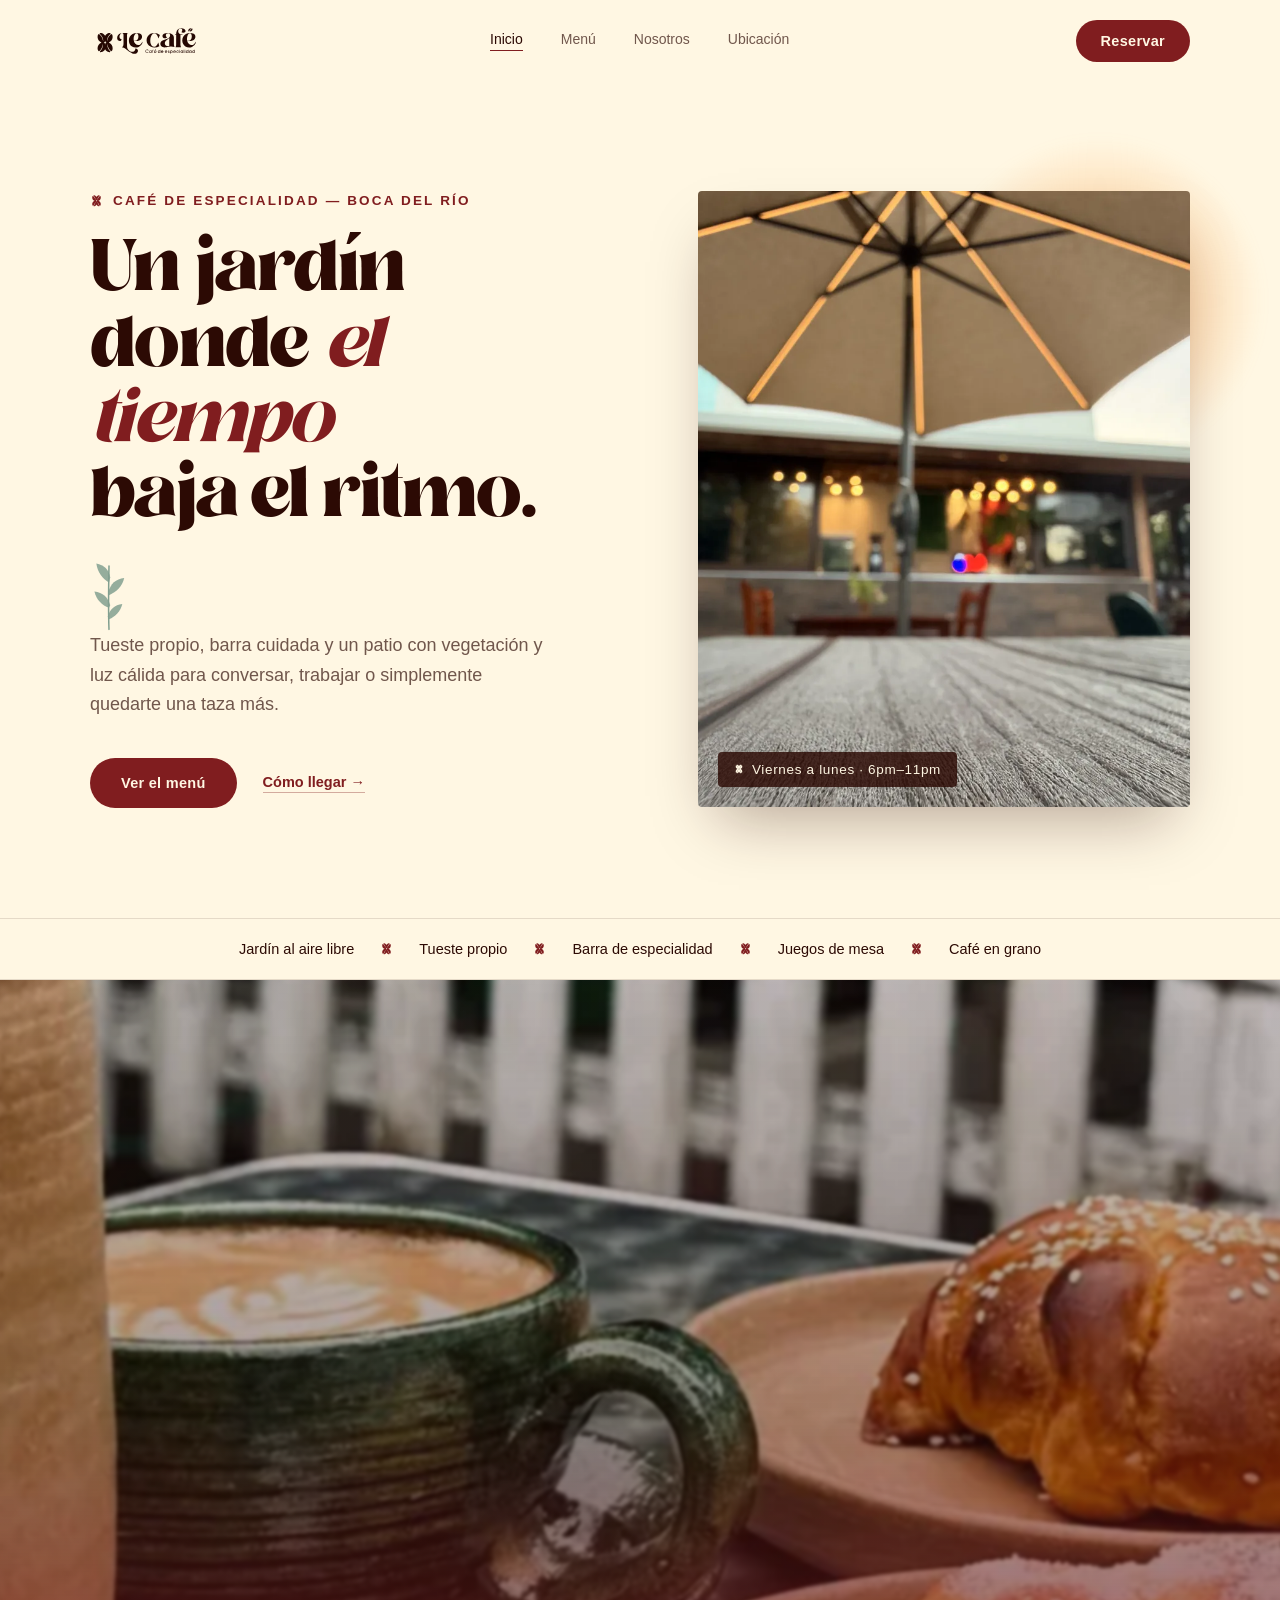
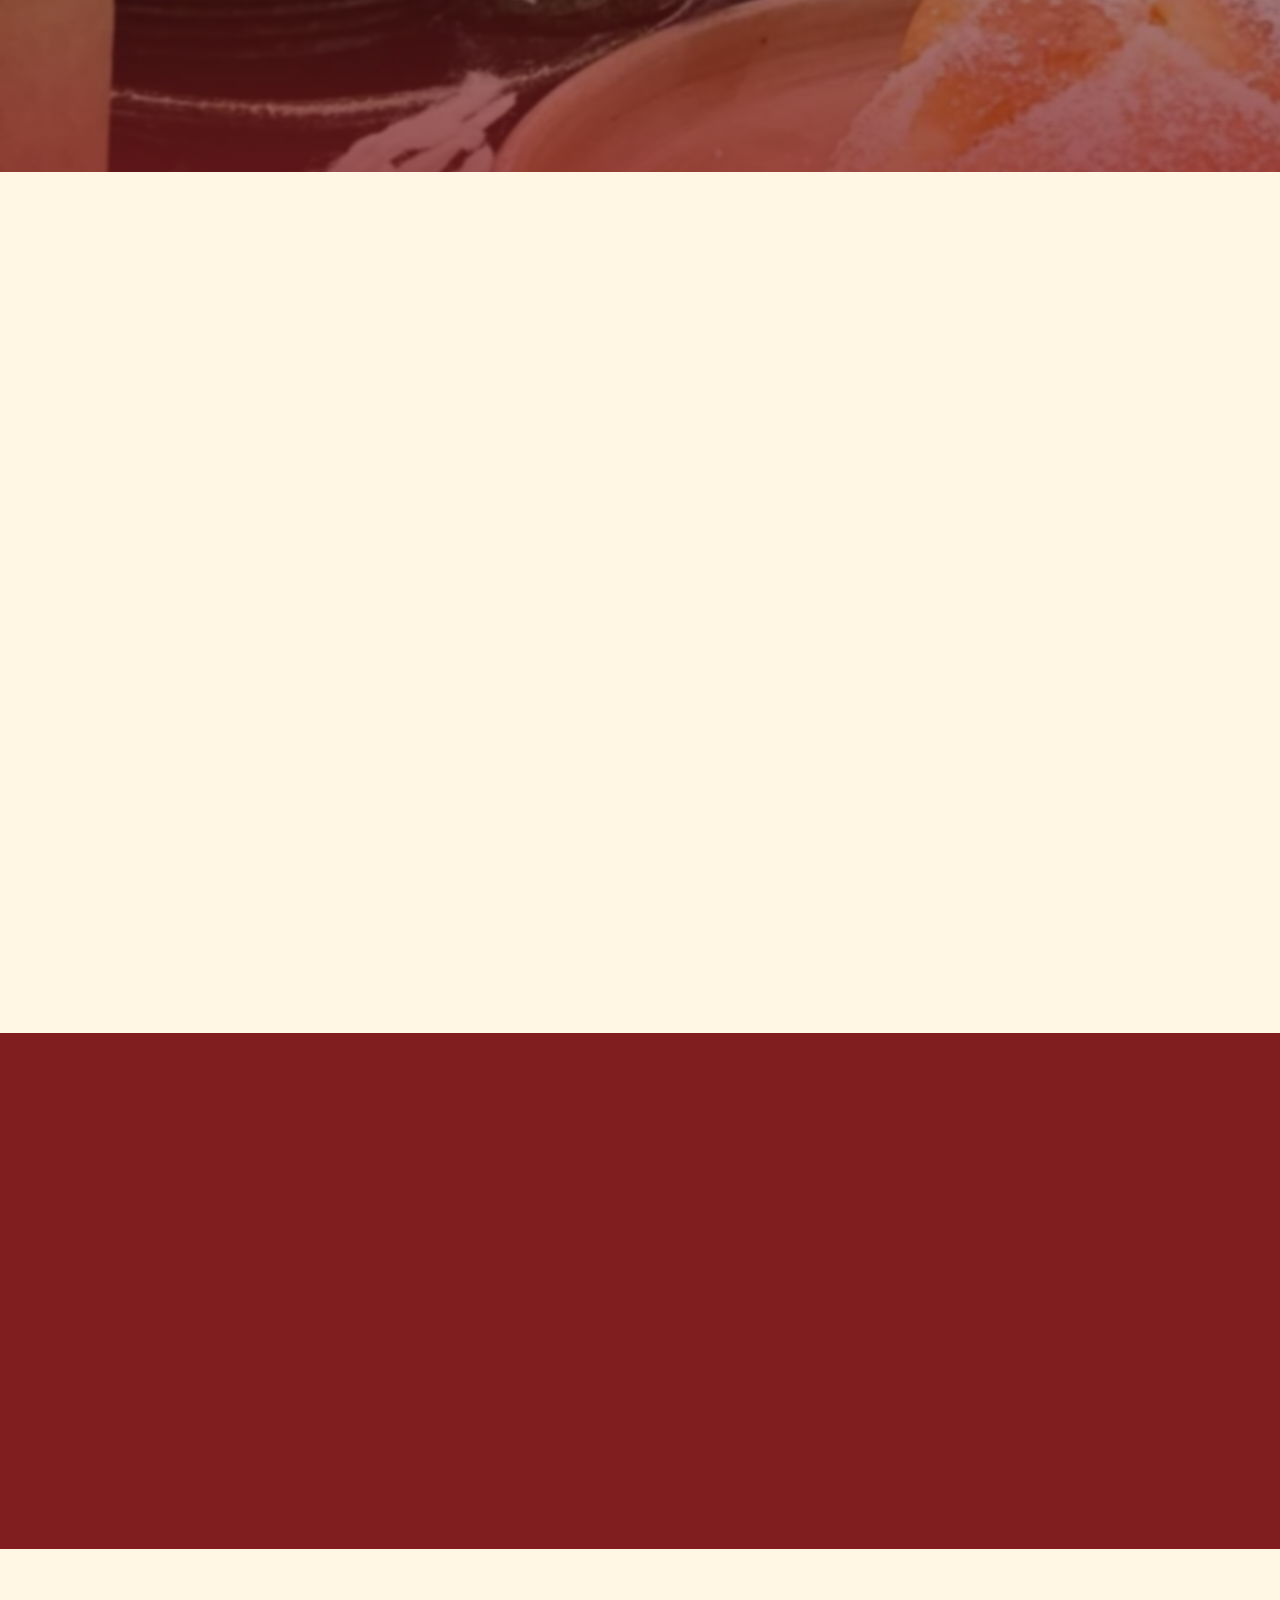
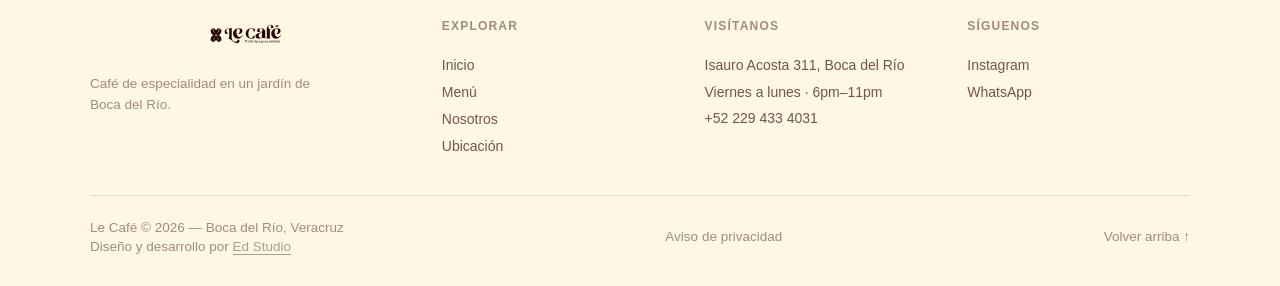
==== commit 4cc26031: "Corrige fetchpriority en preload del hero y agrega cache de navegador - El <link rel=preload as=imag" ====
--- a/index.html
+++ b/index.html
@@ -53,7 +53,7 @@
 <link rel="preload" href="assets/fonts/LostaMasta-Bold.woff2" as="font" type="font/woff2" crossorigin>
 
 <!-- Precarga de la foto principal (LCP) con tamaños responsivos -->
-<link rel="preload" as="image" href="assets/images/hero.webp" imagesrcset="assets/images/hero-800.webp 800w, assets/images/hero-1200.webp 1200w, assets/images/hero.webp 1600w" imagesizes="(max-width: 980px) 100vw, 45vw">
+<link rel="preload" as="image" href="assets/images/hero.webp" imagesrcset="assets/images/hero-800.webp 800w, assets/images/hero-1200.webp 1200w, assets/images/hero.webp 1600w" imagesizes="(max-width: 980px) 100vw, 45vw" fetchpriority="high">
 
 <link rel="stylesheet" href="assets/css/style.css">
 
